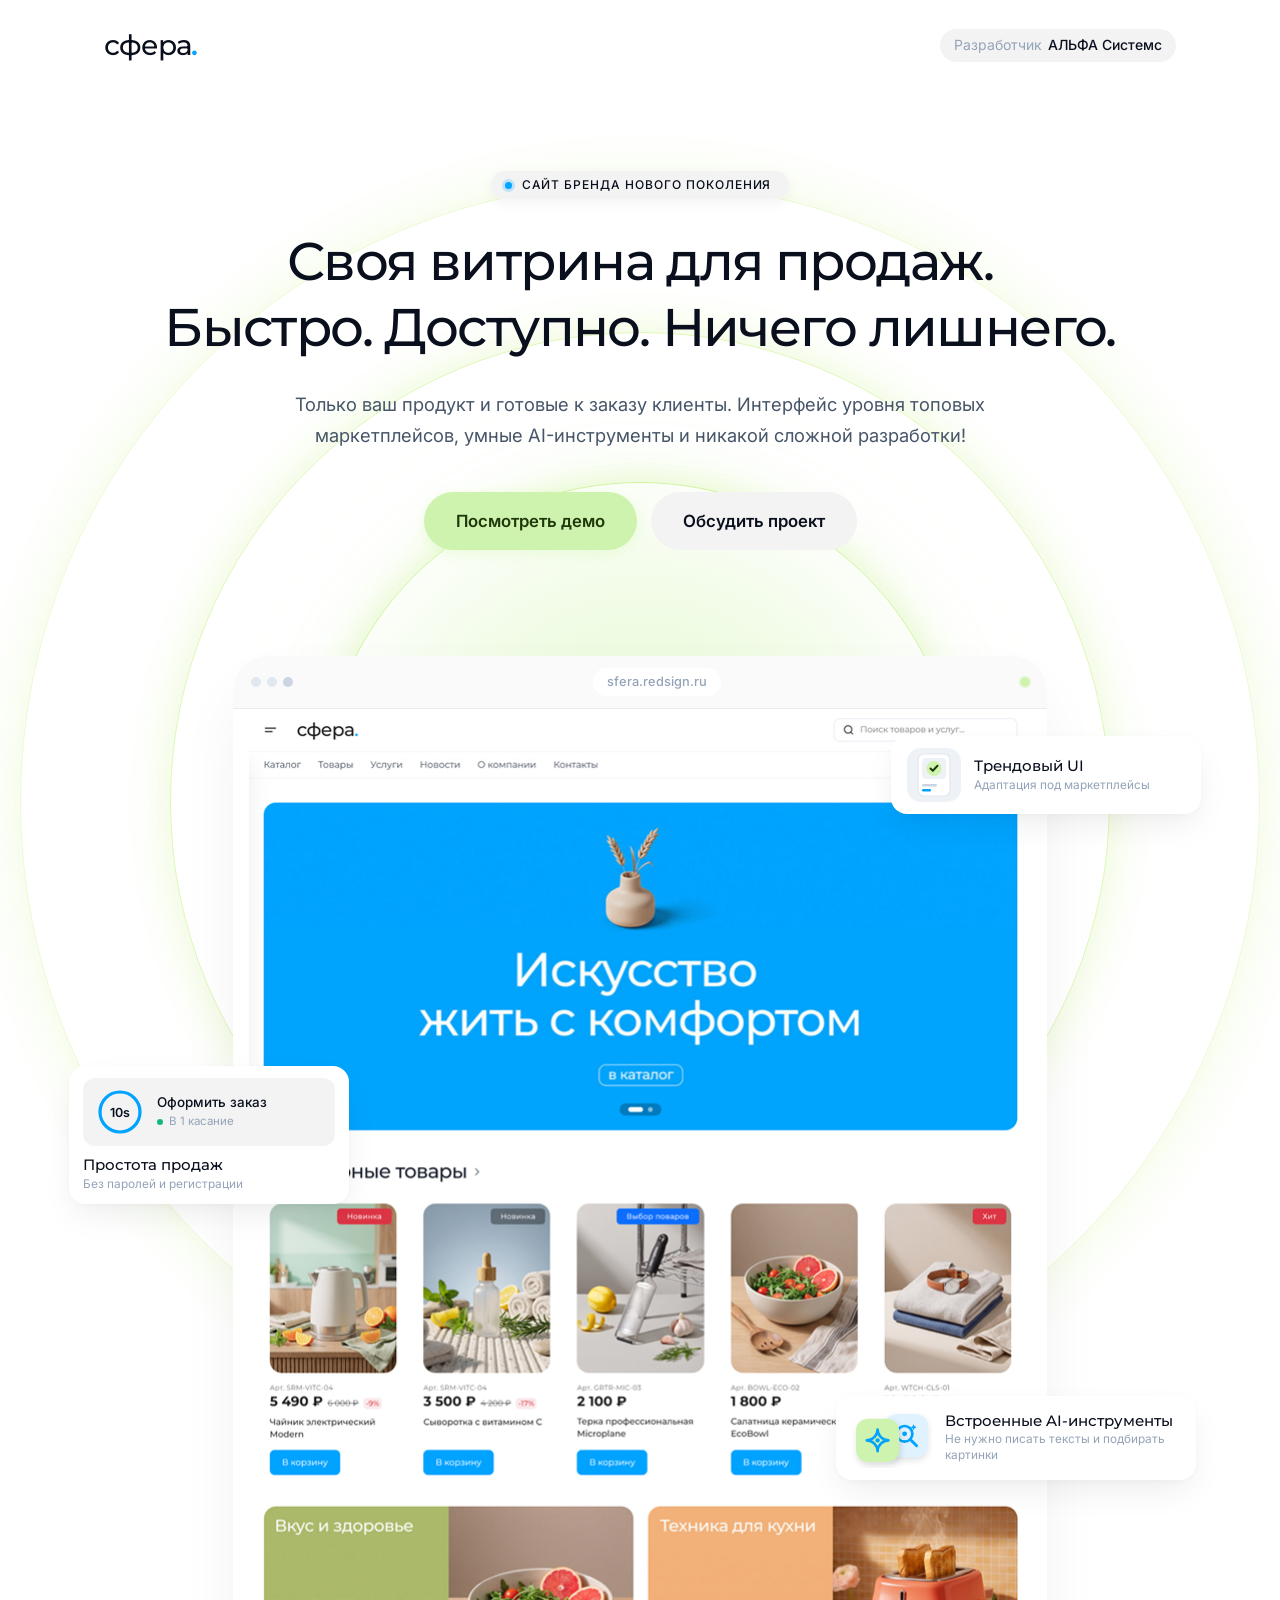
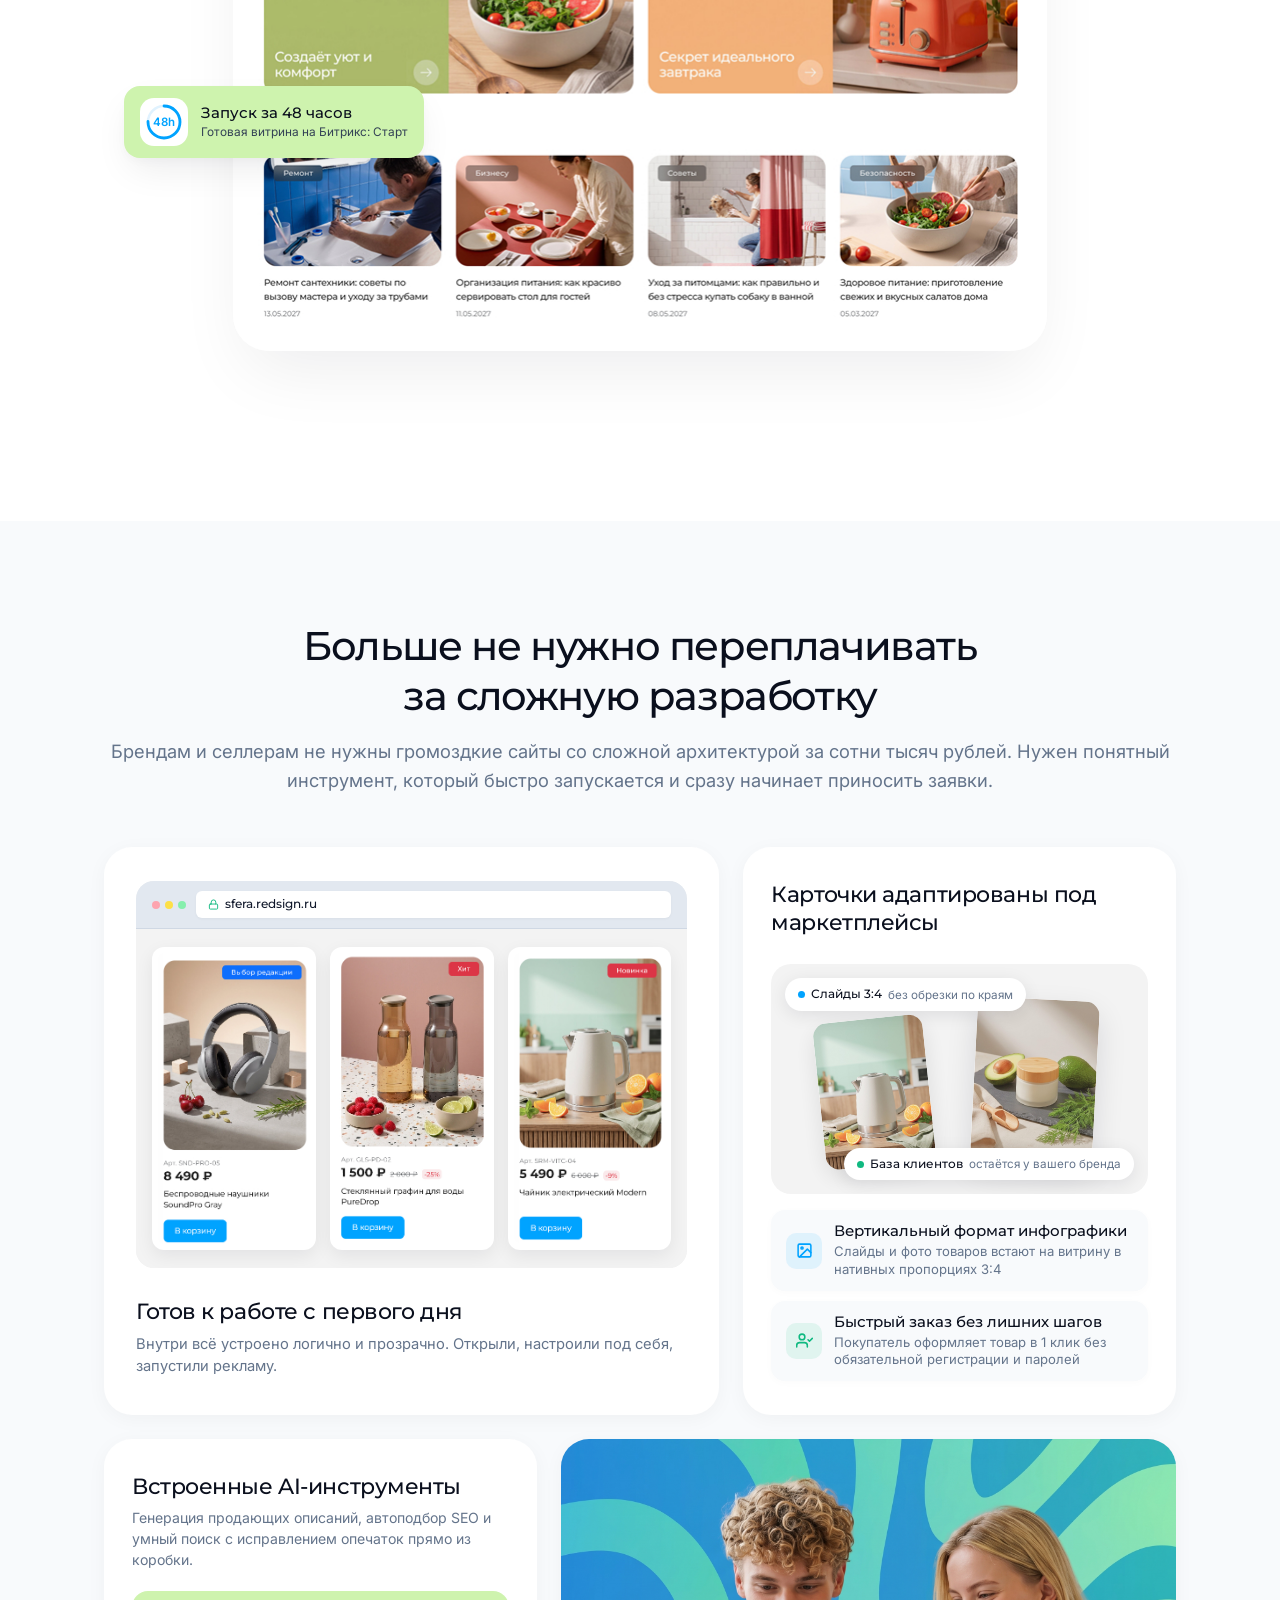
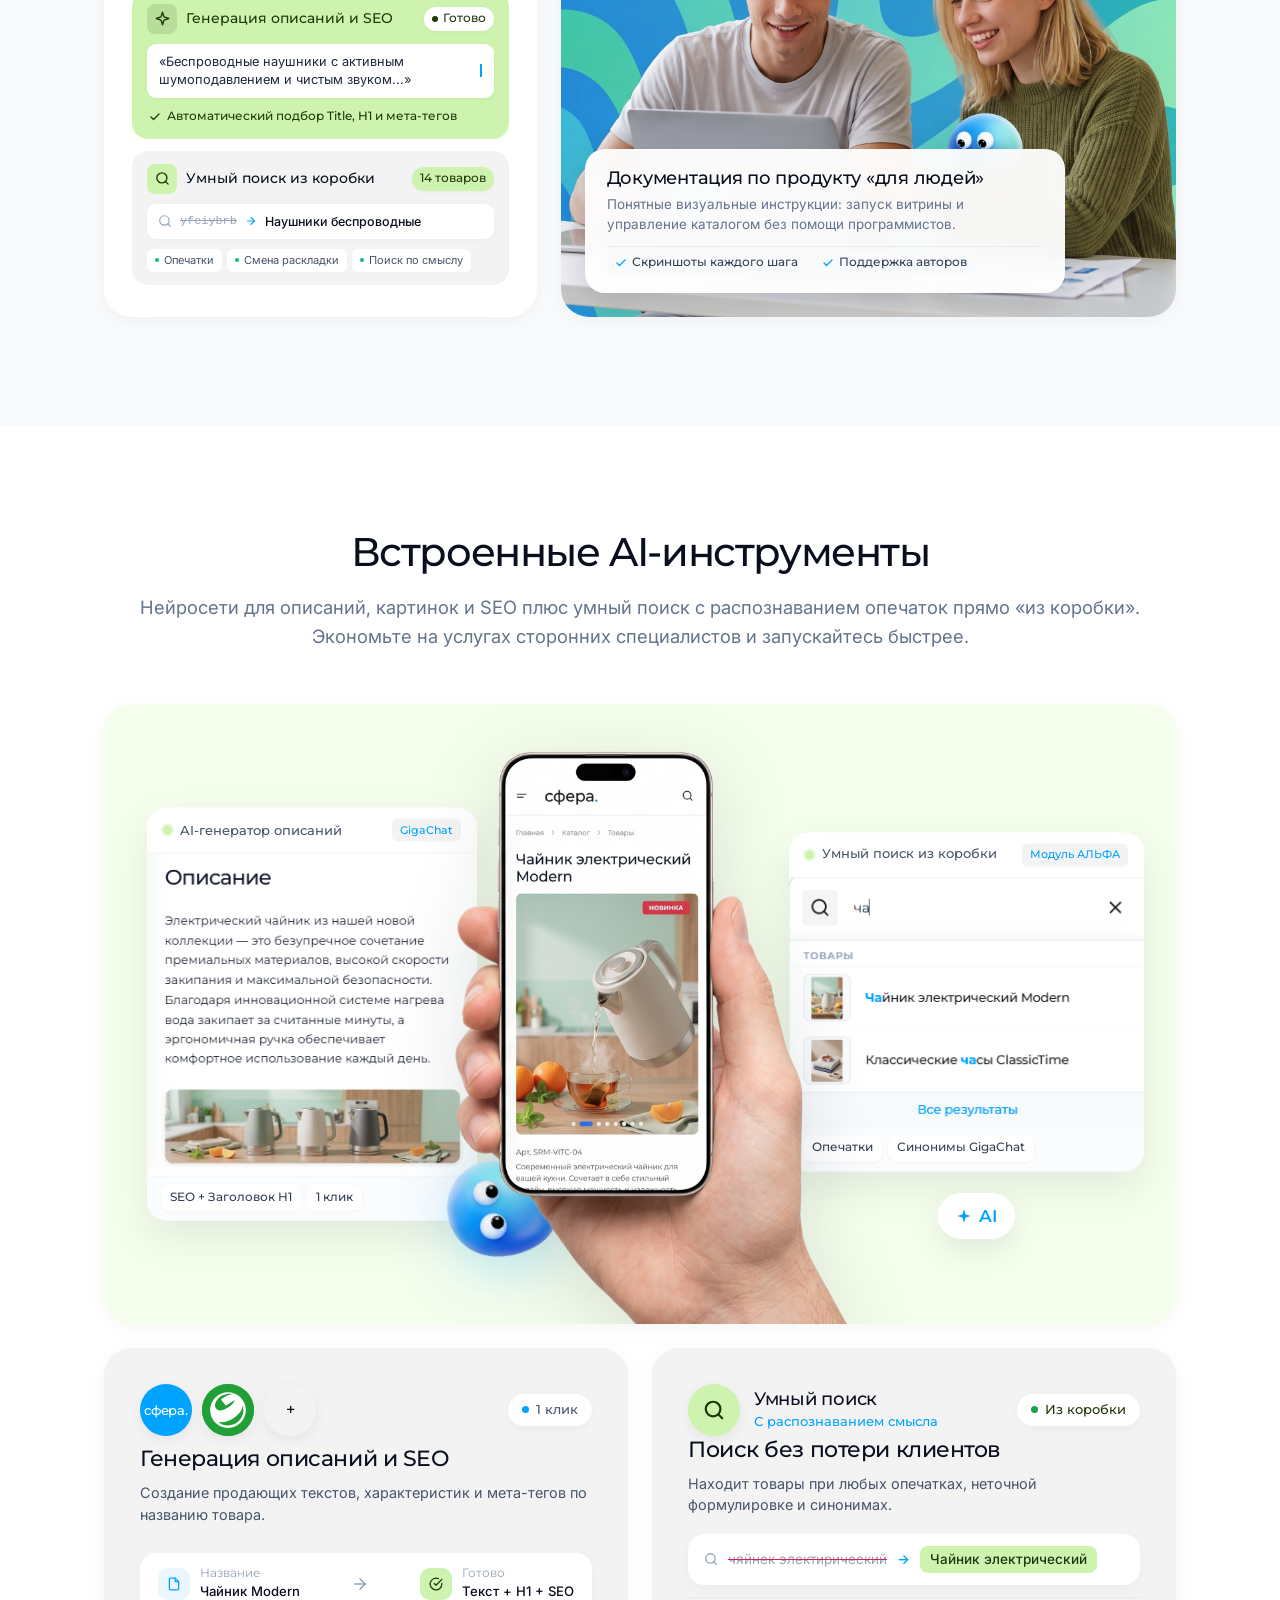
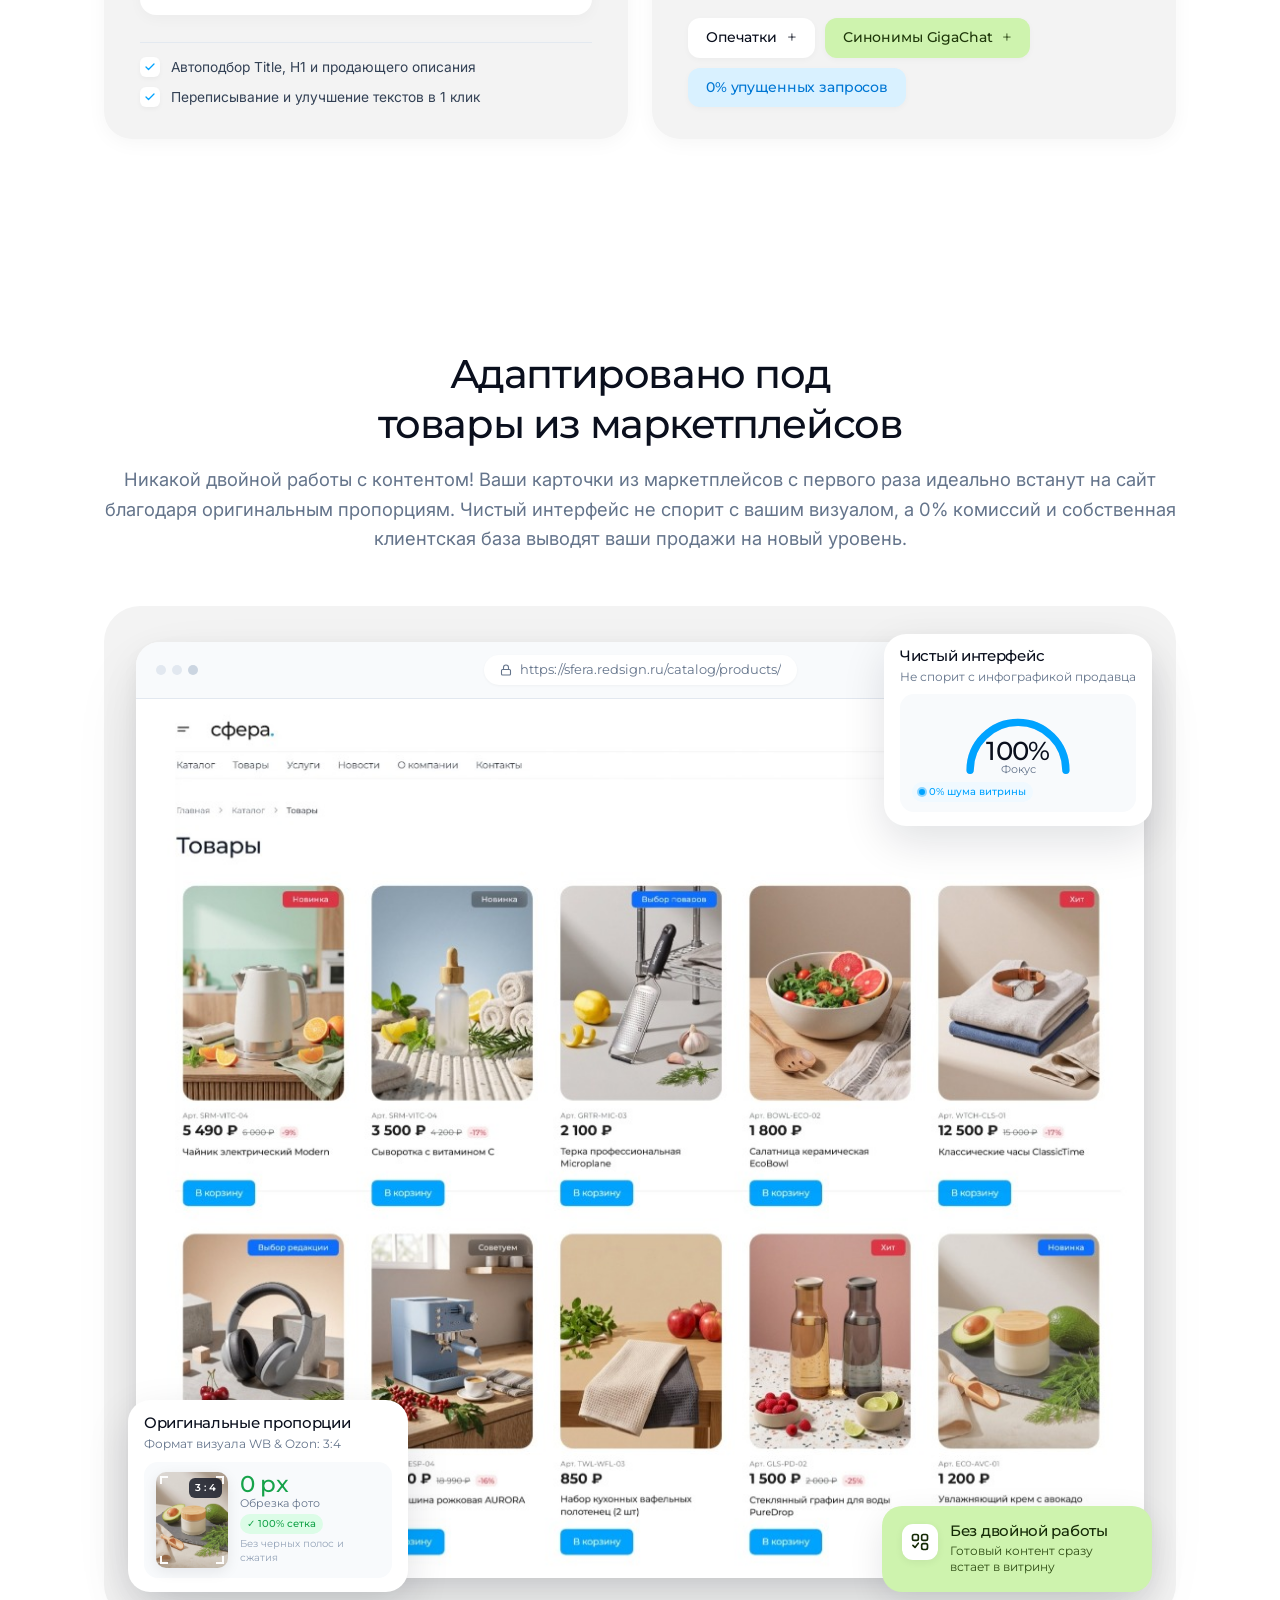
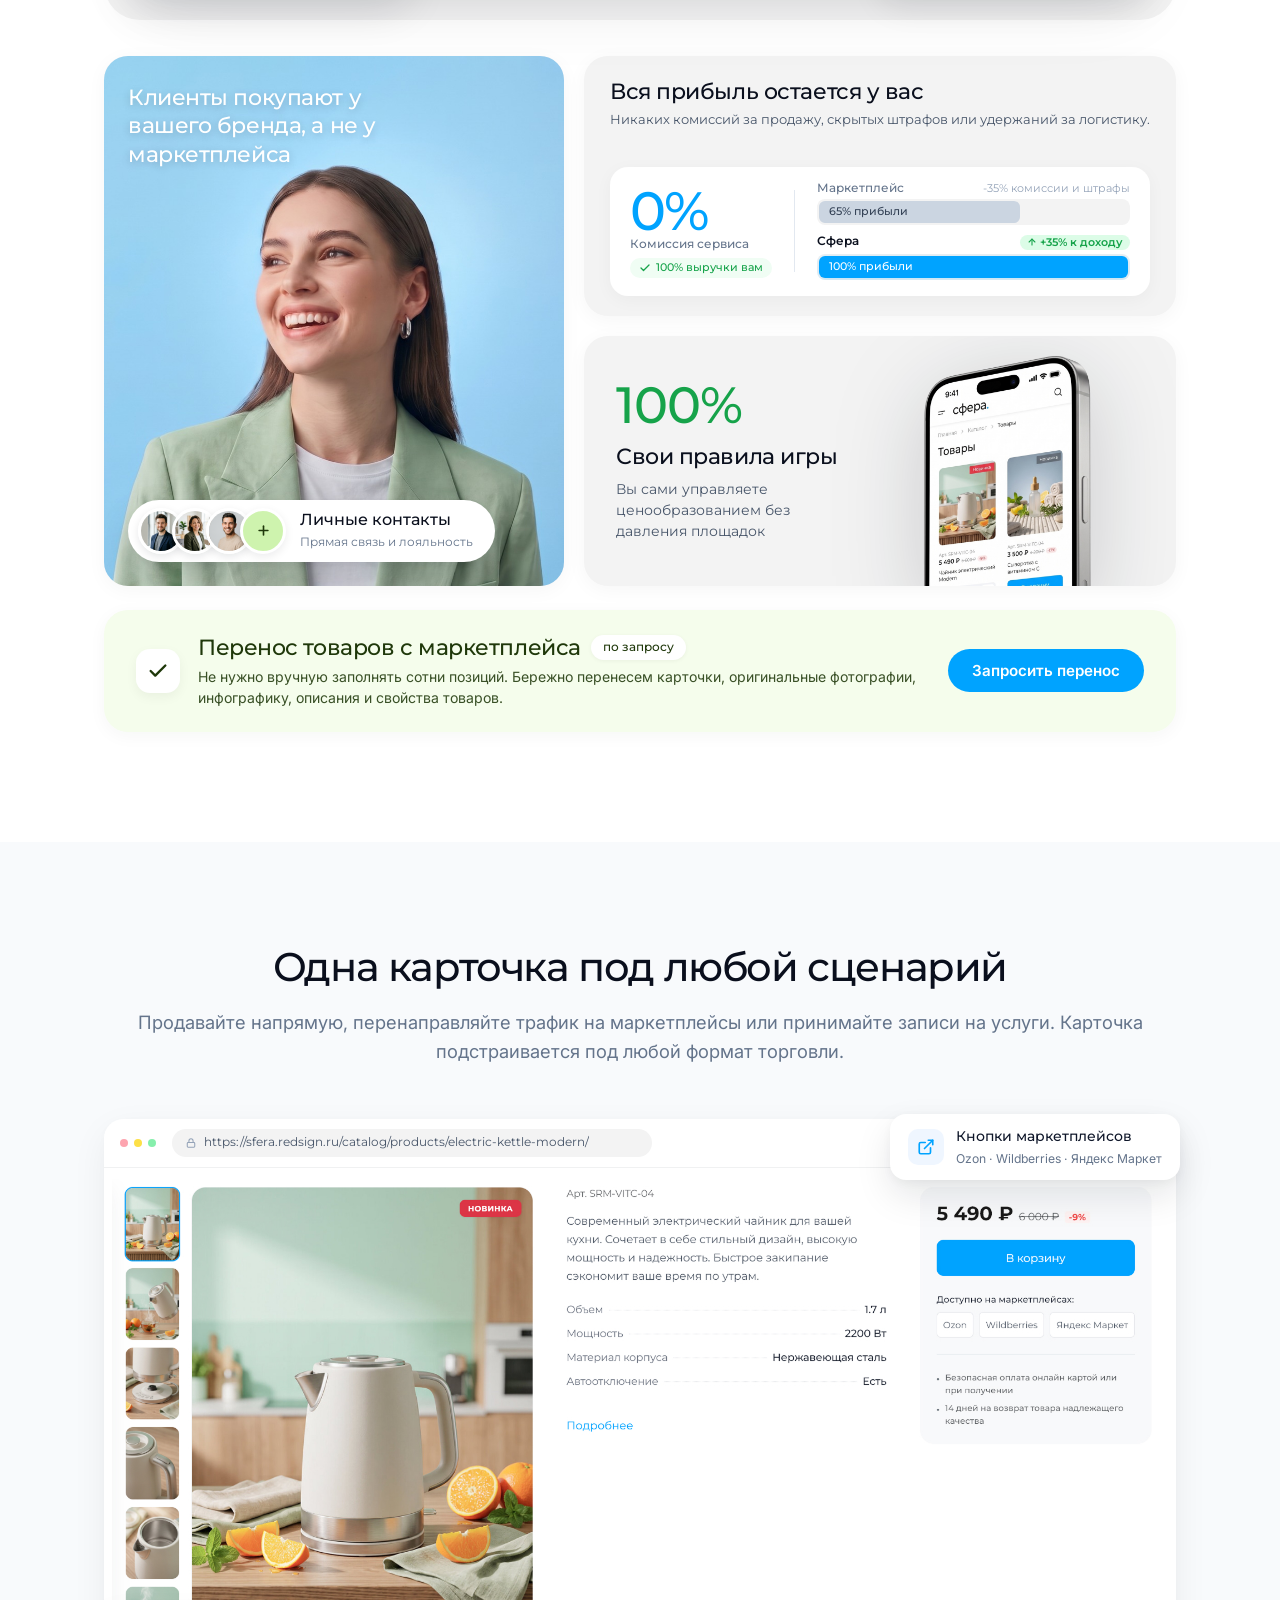
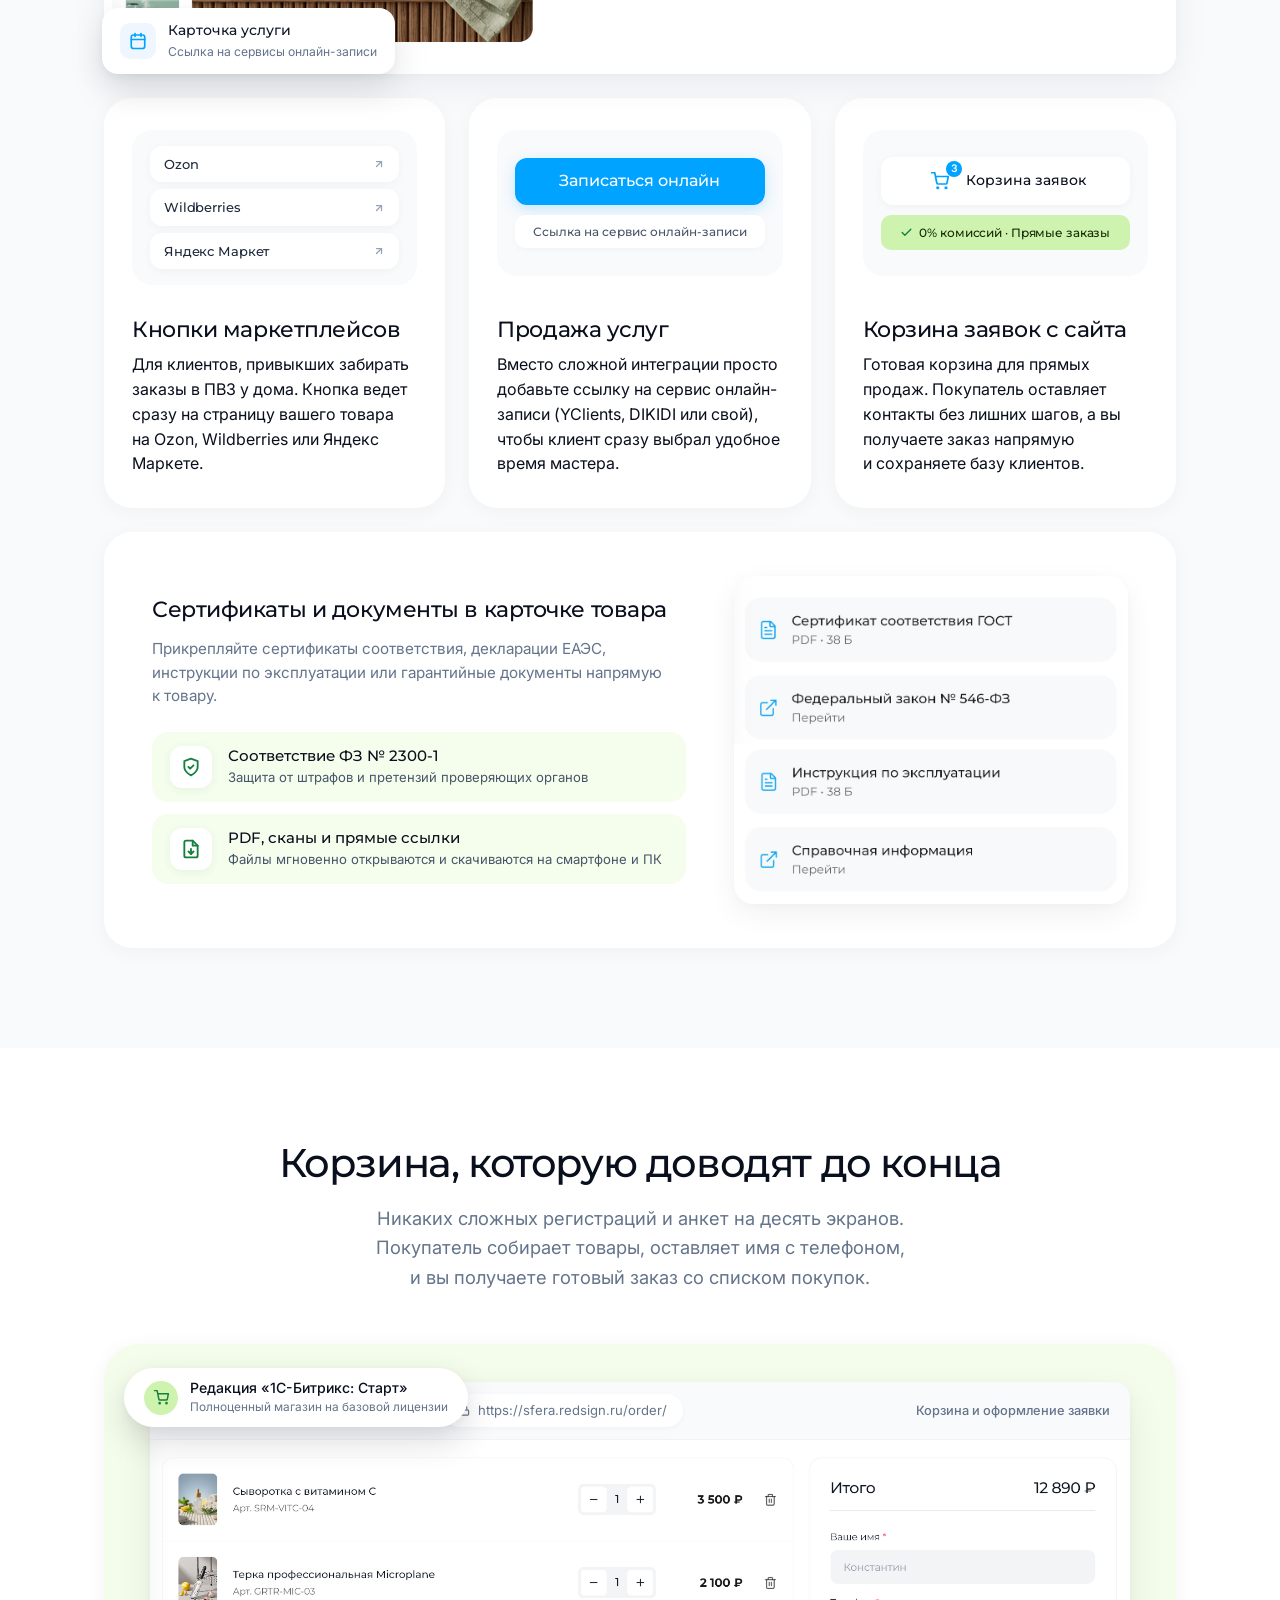
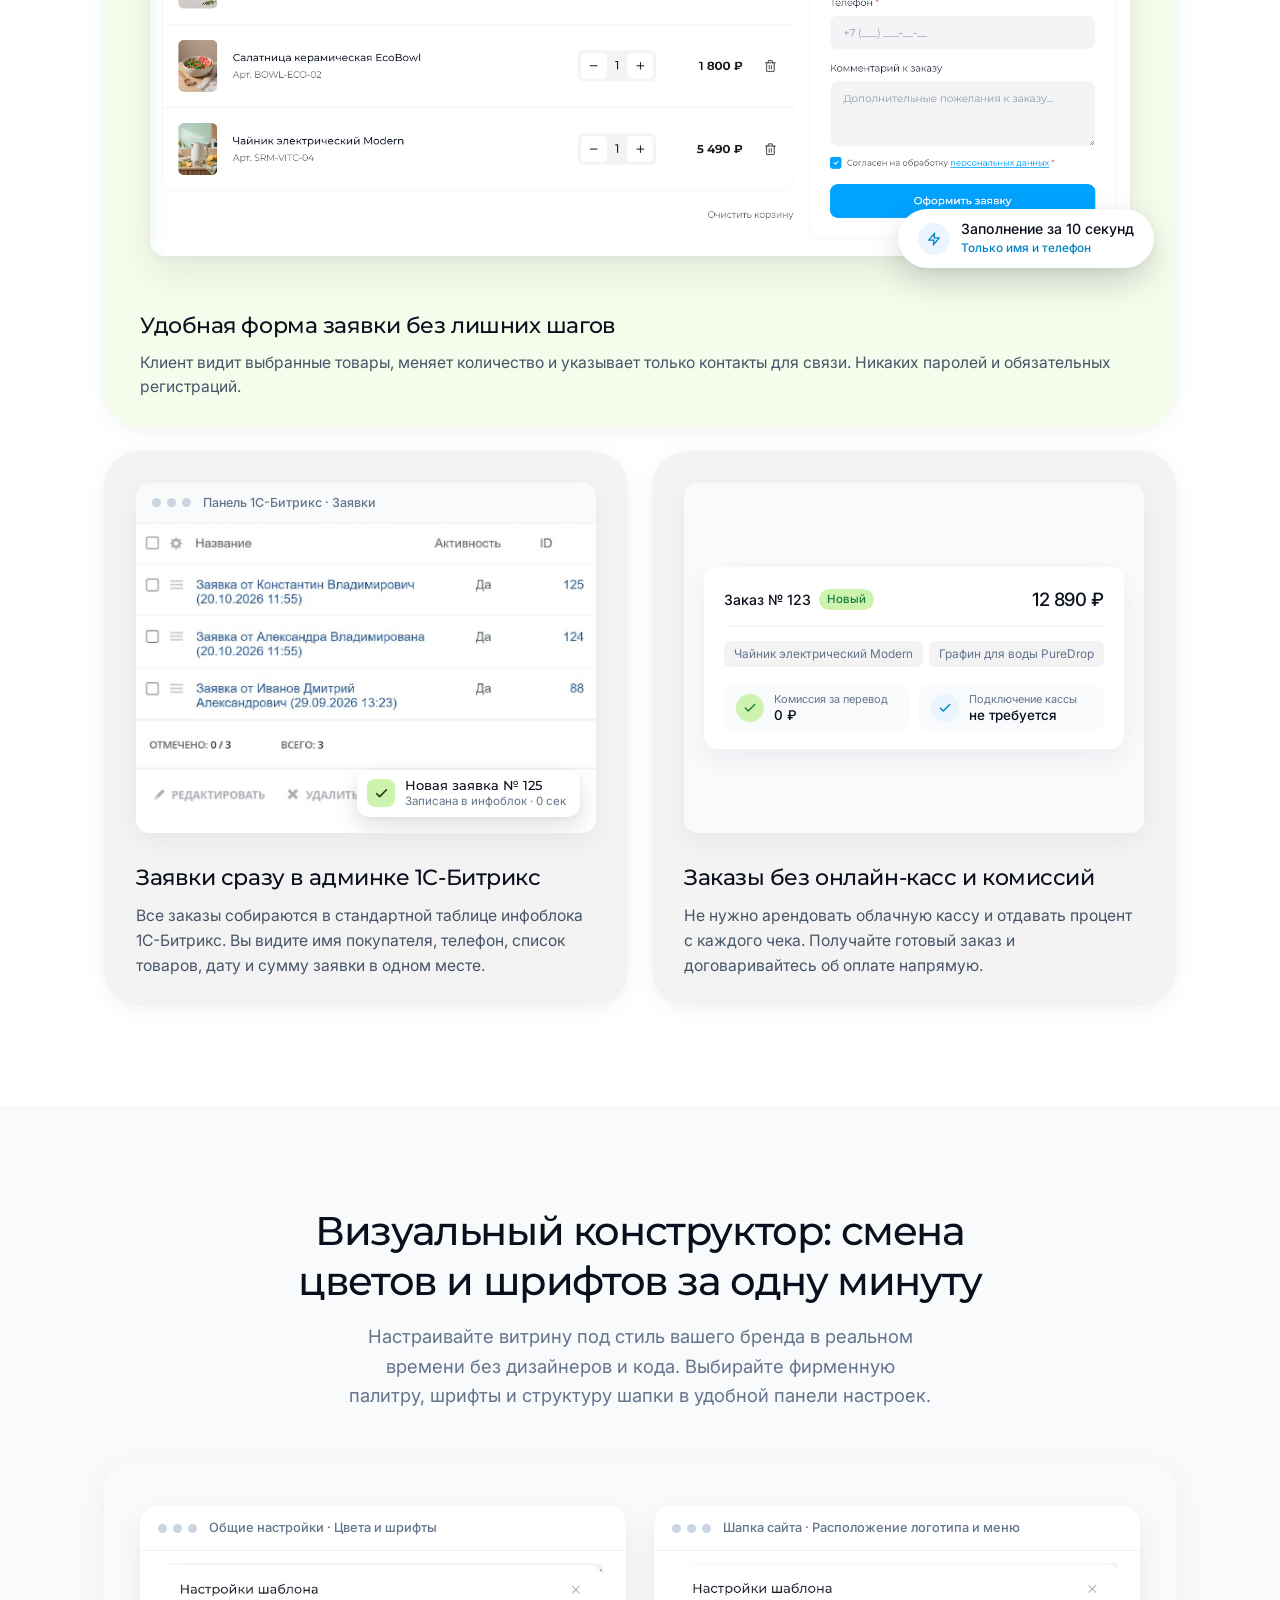
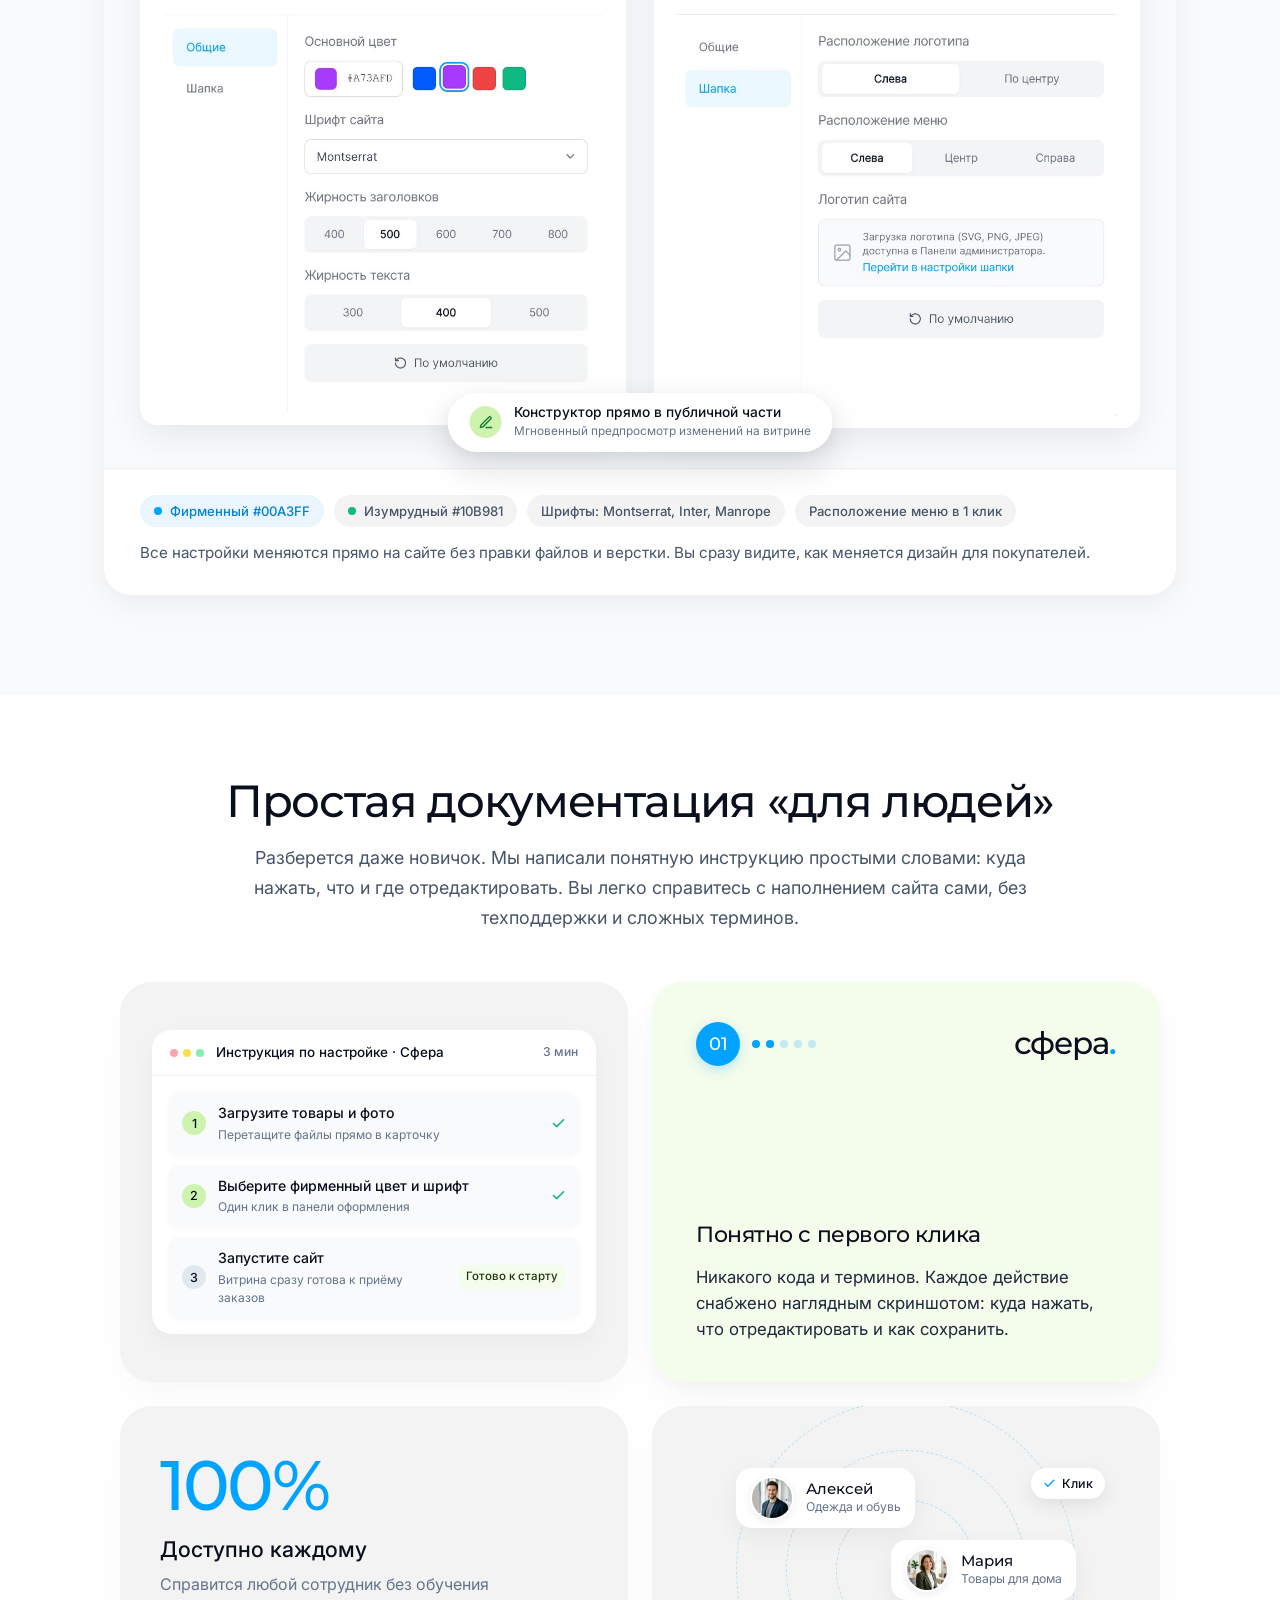
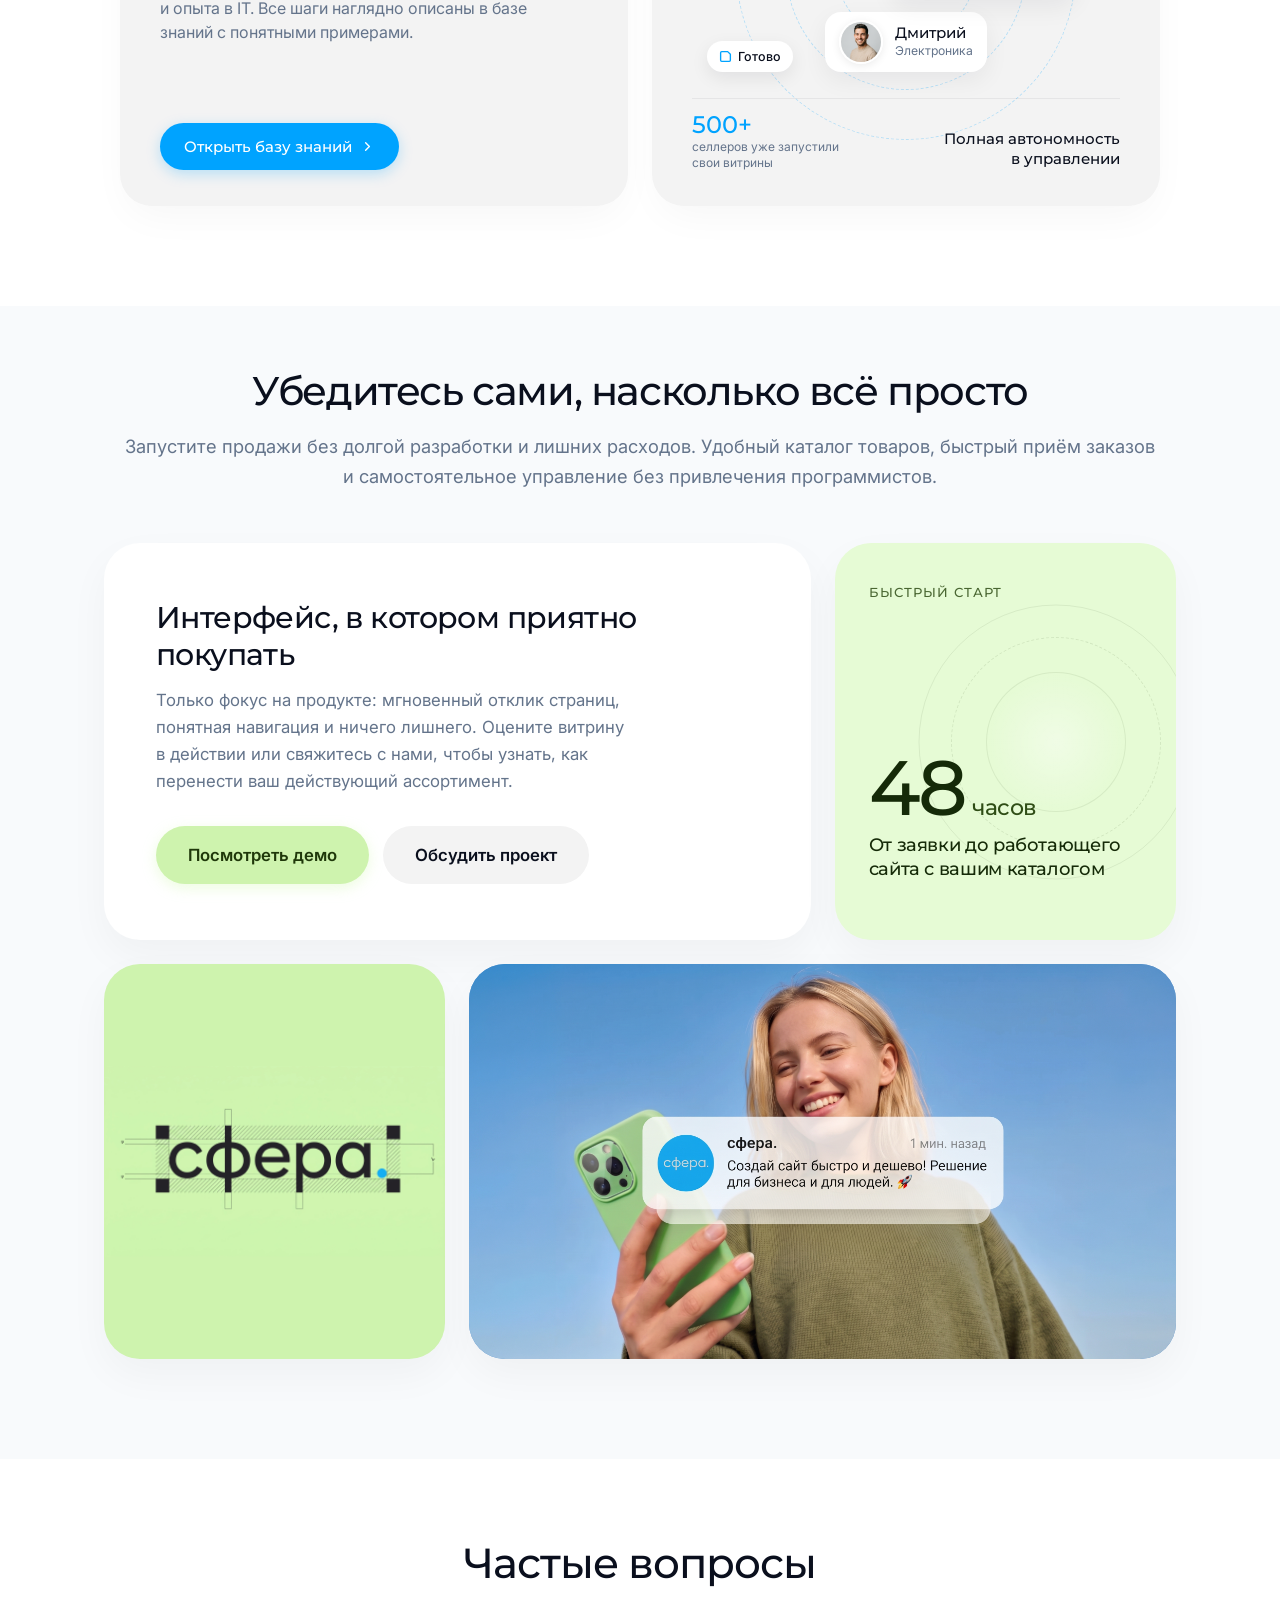
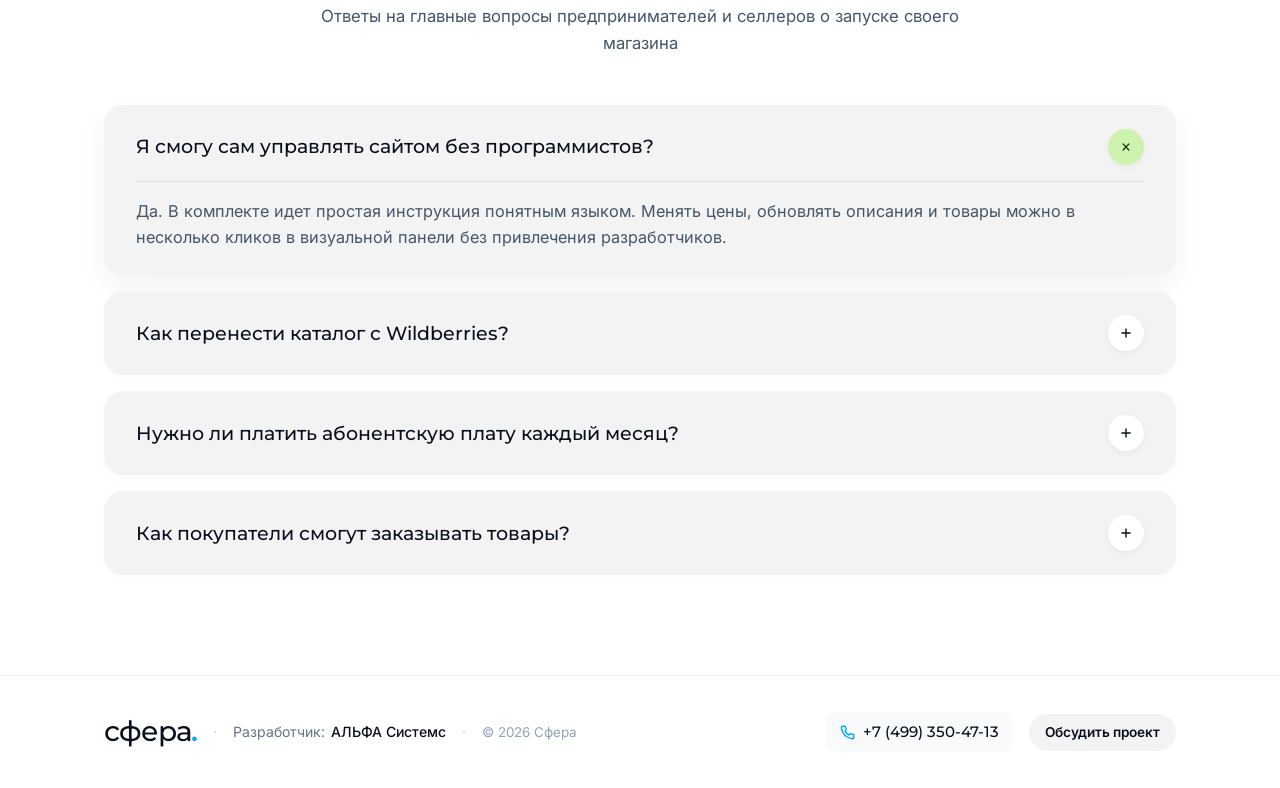
==== index.html @ b7e82293 "copy: дополнено описание в карточке card-accessible (добавлено предложение о базе знаний)" ====
<!DOCTYPE html>
<html lang="ru">

<head>
  <meta charset="UTF-8">
  <meta name="viewport" content="width=device-width, initial-scale=1.0">
  <title>Сфера. — Своя витрина для продаж за 48 часов</title>
  <meta name="description"
    content="Легкая онлайн-витрина для прямых продаж ваших товаров за 48 часов. Дизайн уровня маркетплейсов, чекаут за 10 секунд и ничего лишнего.">

  <!-- Шрифты: Montserrat (заголовки 500) и Inter (текст) -->
  <link rel="preconnect" href="https://fonts.googleapis.com">
  <link rel="preconnect" href="https://fonts.gstatic.com" crossorigin>
  <link
    href="https://fonts.googleapis.com/css2?family=Montserrat:wght@400;500;600;700&family=Inter:wght@400;500;600&display=swap"
    rel="stylesheet">

  <link rel="stylesheet" href="style.css?v=12.5">
</head>

<body>

  <!-- =========================================================
       ШАПКА — ЛАКОНИЧНАЯ, БЕЗ МЕНЮ
  ========================================================= -->
  <header class="sf-navbar" id="navbar">
    <div class="sf-container nav-wrapper">
      <a href="#" class="sf-brand">
        <span class="brand-text">сфера<span class="brand-dot">.</span></span>
      </a>

      <div class="nav-actions">
        <a href="https://redsign.ru/" target="_blank" rel="noopener noreferrer" class="nav-developer-link">
          <span class="nav-dev-label">Разработчик</span>
          <span class="nav-dev-name">АЛЬФА Системс</span>
        </a>
      </div>
    </div>
  </header>

  <!-- =========================================================
       1. HERO — БОЛЬШОЙ ЭКРАН И МАКСИМУМ ВОЗДУХА
  ========================================================= -->
  <section class="hero-split-section">
    <!-- Концентрические орбитальные сферы с мягкой рассеянной пульсацией под всем контентом -->
    <div class="hero-orbital-system" aria-hidden="true">
      <div class="orbit-circle orbit-1"></div>
      <div class="orbit-circle orbit-2"></div>
      <div class="orbit-circle orbit-3"></div>
      <div class="orbit-glow-center"></div>
    </div>

    <div class="sf-container hero-container-rel">
      <div class="hero-header-center">
        <div class="hero-eyebrow-text">
          <span class="hero-eyebrow-dot"></span>
          Сайт бренда нового поколения
        </div>
        <h1 class="hero-heading">
          Своя витрина для продаж.<br>
          Быстро. Доступно. Ничего лишнего.
        </h1>
        <p class="hero-subheading">
          Только ваш продукт и готовые к заказу клиенты. Интерфейс уровня топовых маркетплейсов, умные AI-инструменты и
          никакой сложной разработки!
        </p>
        <div class="hero-cta-group">
          <a href="https://sfera.redsign.ru/" target="_blank" rel="noopener noreferrer"
            class="sf-btn sf-btn-accent sf-btn-xl">
            <span>Посмотреть демо</span>
          </a>
          <a href="https://max.ru/u/f9LHodD0cOLWd9W5wZvcTWM3_rM5Veuax769Jt6KFy_HW4vw5ag8vG1SHB8" target="_blank"
            rel="noopener noreferrer" class="sf-btn sf-btn-secondary sf-btn-xl">
            <span>Обсудить проект</span>
          </a>
        </div>
      </div>

      <!-- Сцена Hero: компактный мокап браузера и выступающие информативные плашки -->
      <div class="hero-stage-wrapper">

        <!-- Центральный мокап браузера -->
        <div class="hero-browser-mockup">
          <div class="screen-mac-bar">
            <div class="mac-dots">
              <span class="m-dot red"></span>
              <span class="m-dot yellow"></span>
              <span class="m-dot green"></span>
            </div>
            <div class="screen-url-capsule">sfera.redsign.ru</div>
            <div class="screen-status-dot"></div>
          </div>

          <div class="hero-screen-canvas">
            <img src="img/mainsc.jpg" alt="Главная страница витрины Сфера" class="hero-panorama-img">
          </div>
        </div>

        <!-- Карточка 1: Трендовый UI (Справа сверху, не перекрывает логотип в шапке слева) -->
        <div class="hero-float-card card-hero-ui">
          <div class="hfc-graphic hfc-graphic-ui">
            <svg width="54" height="54" viewBox="0 0 54 54" fill="none">
              <rect width="54" height="54" rx="14" fill="#EEF2F6" />
              <!-- Крупный макет карточки товара -->
              <rect x="11" y="6" width="32" height="42" rx="6" fill="#FFFFFF" stroke="#E2E8F0" stroke-width="1.2" />
              <rect x="15" y="10" width="24" height="21" rx="4" fill="#EEF2F6" />
              <!-- Зеленая иконка с галкой внутри карточки -->
              <circle cx="27" cy="20.5" r="7.5" fill="#cef3ae" />
              <path d="M23.5 20.5L25.8 22.8L30.5 17.8" stroke="#1F380A" stroke-width="2" stroke-linecap="round"
                stroke-linejoin="round" />
              <!-- Скелетон цены и названия карточки -->
              <rect x="15" y="36" width="15" height="2.5" rx="1.25" fill="#CBD5E1" />
              <rect x="15" y="41" width="9" height="2.5" rx="1.25" fill="#00A3FF" />
            </svg>
          </div>
          <div class="hfc-text-group">
            <div class="hfc-title">Трендовый UI</div>
            <div class="hfc-sub">Адаптация под маркетплейсы</div>
          </div>
        </div>

        <!-- Карточка 2: Простота продаж (Слева по центру, крупная анимированная инфографика и текст под ней) -->
        <div class="hero-float-card card-hero-checkout card-vertical">
          <div class="hfc-anim-infographic">
            <!-- Круговая диаграмма прохождения 10 секунд и статус оформления -->
            <div class="hfc-anim-timer-row">
              <div class="hfc-circle-chart-wrap">
                <svg width="50" height="50" viewBox="0 0 50 50" fill="none">
                  <circle cx="25" cy="25" r="20" stroke="#E2E8F0" stroke-width="3.2" />
                  <circle class="hfc-circle-timer-fill" cx="25" cy="25" r="20" stroke="#00A3FF" stroke-width="3.2"
                    stroke-linecap="round" stroke-dasharray="125.7" stroke-dashoffset="0"
                    transform="rotate(-90 25 25)" />
                  <text x="25" y="29.5" font-family="'Inter', sans-serif" font-size="12.5" font-weight="600"
                    fill="#0A0F1D" text-anchor="middle">10s</text>
                </svg>
              </div>
              <div class="hfc-timer-status-col">
                <div class="hfc-timer-status-title">Оформить заказ</div>
                <div class="hfc-timer-status-hint">
                  <span class="hfc-timer-dot"></span>
                  <span>В 1 касание</span>
                </div>
              </div>
            </div>
          </div>
          <div class="hfc-text-group">
            <div class="hfc-title">Простота продаж</div>
            <div class="hfc-sub">Без паролей и регистрации</div>
          </div>
        </div>

        <!-- Карточка 3: Встроенные AI-инструменты (Справа ниже центра, яркие крупные иконки слева направо) -->
        <div class="hero-float-card card-hero-ai">
          <div class="hfc-graphic hfc-graphic-ai">
            <svg width="80" height="60" viewBox="0 0 66 50" fill="none" xmlns="http://www.w3.org/2000/svg">
              <defs>
                <!-- Градиент для иконки 1: Умный контент (насыщенный синий Sfera) -->
                <linearGradient id="aiIconBlue" x1="3" y1="9" x2="39" y2="45" gradientUnits="userSpaceOnUse">
                  <stop offset="0%" stop-color="#00B4FF" />
                  <stop offset="50%" stop-color="#00A3FF" />
                  <stop offset="100%" stop-color="#0072E8" />
                </linearGradient>


                <!-- Тени для объемного наложения слева направо -->
                <filter id="aiShadowRight" x="23" y="3" width="44" height="44" filterUnits="userSpaceOnUse"
                  color-interpolation-filters="sRGB">
                  <feDropShadow dx="0" dy="2.5" stdDeviation="2.5" flood-color="#0A0F1D" flood-opacity="0.12" />
                </filter>

                <filter id="aiShadowLeft" x="-1" y="6" width="46" height="46" filterUnits="userSpaceOnUse"
                  color-interpolation-filters="sRGB">
                  <feDropShadow dx="1" dy="3" stdDeviation="2.5" flood-color="#0A0F1D" flood-opacity="0.14" />
                </filter>
              </defs>

              <!-- Иконка 2: «Умный поиск» (справа, сзади, нежный голубой #E0F2FE с акцентным синим) -->
              <g filter="url(#aiShadowRight)">
                <rect x="27" y="5" width="36" height="36" rx="10" fill="#E0F2FE" />
                <circle cx="43.5" cy="21.5" r="6.5" stroke="#00A3FF" stroke-width="2.2" />
                <path d="M48.5 26.5L53.5 31.5" stroke="#00A3FF" stroke-width="2.4" stroke-linecap="round" />
                <circle cx="43.5" cy="21.5" r="2" fill="#00A3FF" />
                <path d="M51 13.5L51.8 15.2L53.5 16L51.8 16.8L51 18.5L50.2 16.8L48.5 16L50.2 15.2L51 13.5Z"
                  fill="#00A3FF" />
              </g>

              <!-- Иконка 1: «Умный контент» (слева, на переднем плане, фирменный зеленый #cef3ae, контурная графика, центрированный элемент) -->
              <g filter="url(#aiShadowLeft)">
                <rect x="3" y="9" width="36" height="36" rx="10" fill="#cef3ae" />
                <path d="M 21 18 C 21 22.8 25.2 27 30 27 C 25.2 27 21 31.2 21 36 C 21 31.2 16.8 27 12 27 C 16.8 27 21 22.8 21 18 Z"
                  stroke="#00A3FF" stroke-width="2.2" stroke-linecap="round" stroke-linejoin="round" />
                <circle cx="21" cy="27" r="1.8" fill="#00A3FF" />
              </g>
            </svg>
          </div>
          <div class="hfc-text-group">
            <div class="hfc-title">Встроенные AI-инструменты</div>
            <div class="hfc-sub">Не нужно писать тексты и подбирать картинки</div>
          </div>
        </div>

        <!-- Карточка 4: Запуск за 48 часов (Слева снизу, акцентный фон #cef3ae, заходит на мокап) -->
        <div class="hero-float-card card-hero-speed">
          <div class="hfc-graphic hfc-graphic-speed">
            <svg width="48" height="48" viewBox="0 0 48 48" fill="none">
              <rect width="48" height="48" rx="14" fill="#FFFFFF" />
              <!-- Круговая шкала 48 часов -->
              <circle cx="24" cy="24" r="16" stroke="#E0F2FE" stroke-width="2.5" />
              <circle class="hfc-speed-gauge-fill" cx="24" cy="24" r="16" stroke="#00A3FF" stroke-width="2.8"
                stroke-linecap="round" stroke-dasharray="100.5" stroke-dashoffset="25" transform="rotate(-90 24 24)" />
              <text x="24" y="28" font-family="'Inter', sans-serif" font-size="11.5" font-weight="600" fill="#00A3FF"
                text-anchor="middle">48h</text>
            </svg>
          </div>
          <div class="hfc-text-group">
            <div class="hfc-title hfc-title-accent">Запуск за 48 часов</div>
            <div class="hfc-sub hfc-sub-accent">Готовая витрина на Битрикс: Старт</div>
          </div>
        </div>

      </div>

    </div>
  </section>

  <!-- =========================================================
       2. ЭКРАН 2. ОТКАЗ ОТ ЛИШНЕГО (ПРОБЛЕМА → РЕШЕНИЕ)
  ========================================================= -->
  <section class="clean-metrics-section" id="no-extra">
    <div class="sf-container">

      <div class="section-header-compact">
        <h2 class="section-title-center">Больше не нужно переплачивать за сложную разработку</h2>
        <p class="section-subtitle-center">
          Брендам и&nbsp;селлерам не&nbsp;нужны громоздкие сайты со&nbsp;сложной архитектурой за&nbsp;сотни тысяч рублей. Нужен понятный
          инструмент, который быстро запускается и&nbsp;сразу начинает приносить заявки.
        </p>
      </div>

      <!-- Бенто-структура 2-го экрана: 4 сбалансированные карточки -->
      <div class="screen2-bento-grid">

        <!-- Карточка 1: Готов к работе с первого дня с чистой визуальной инфографикой процесса -->
        <div class="s2-bento-card card-quick-launch">
          <!-- Проработанная инфографика готовой витрины интернет-магазина -->
          <div class="s2-launch-canvas-art">
            <!-- Реалистичное окно браузера с чистым SVG и карточками витрины -->
            <div class="s2-art-browser-window">
              <div class="s2-art-browser-top">
                <div class="s2-art-traffic-dots">
                  <span class="s2-dot red"></span>
                  <span class="s2-dot yellow"></span>
                  <span class="s2-dot green"></span>
                </div>
                <div class="s2-art-address-bar">
                  <svg class="s2-art-ssl-svg" width="11" height="11" viewBox="0 0 24 24" fill="none"
                    stroke="currentColor" stroke-width="2" stroke-linecap="round" stroke-linejoin="round">
                    <rect x="3" y="11" width="18" height="11" rx="2" ry="2"></rect>
                    <path d="M7 11V7a5 5 0 0 1 10 0v4"></path>
                  </svg>
                  <span class="s2-art-url">sfera.redsign.ru</span>
                </div>
              </div>
              <div class="s2-art-browser-content">
                <!-- Карточка товара 1 целиком -->
                <div class="s2-art-mini-card">
                  <img src="img/product-card-wireless-headphones-soundpro.jpg" alt="Беспроводные наушники SoundPro"
                    class="s2-art-full-card-img">
                </div>

                <!-- Карточка товара 2 целиком -->
                <div class="s2-art-mini-card">
                  <img src="img/product-card-water-carafe-puredrop.jpg" alt="Стеклянный графин PureDrop"
                    class="s2-art-full-card-img">
                </div>

                <!-- Карточка товара 3 целиком -->
                <div class="s2-art-mini-card">
                  <img src="img/product-card-electric-kettle-modern.jpg" alt="Электрический чайник SmartKettle"
                    class="s2-art-full-card-img">
                </div>
              </div>
            </div>
          </div>

          <div class="s2-card-body">
            <h3 class="benefit-title">Готов к работе с первого дня</h3>
            <p class="benefit-desc">Внутри всё устроено логично и прозрачно.
              Открыли, настроили под себя, запустили рекламу.</p>
          </div>
        </div>

        <!-- Карточка 2: Карточки адаптированы под маркетплейсы (Инфографика вертикального формата и витрины) -->
        <div class="s2-bento-card card-marketplace-fit">
          <div class="s2-card-body s2-fit-head">
            <h3 class="benefit-title">Карточки адаптированы под маркетплейсы</h3>
          </div>

          <!-- Инфографика: каскадная галерея вертикального контента и маркеры адаптации -->
          <div class="s2-mp-gallery-stage">

            <!-- Каскад двух вертикальных слайдов инфографики товара -->
            <div class="s2-mp-frames-cluster">
              <!-- Задний вертикальный кадр: бытовая техника -->
              <div class="s2-mp-photo-frame frame-back">
                <img src="img/showcase-kettle-kitchen.jpg" alt="Слайд инфографики чайника" class="s2-mp-slide-img">
              </div>

              <!-- Передний вертикальный кадр: косметика (чистый кадр без перекрывающих плашек) -->
              <div class="s2-mp-photo-frame frame-front">
                <img src="img/showcase-cosmetics-avocado.jpg" alt="Вертикальный контент косметики 3:4"
                  class="s2-mp-slide-img">
              </div>

              <!-- Информационная плашка 1: Формат и соотношение сторон (вверху слева) -->
              <div class="s2-mp-floating-pill pill-top">
                <span class="s2-mp-pill-dot blue"></span>
                <span class="s2-mp-pill-strong">Слайды 3:4</span>
                <span class="s2-mp-pill-light">без обрезки по краям</span>
              </div>

              <!-- Информационная плашка 2: Клиентская база и владение данными (внизу справа) -->
              <div class="s2-mp-floating-pill pill-bottom">
                <span class="s2-mp-pill-dot green"></span>
                <span class="s2-mp-pill-strong">База клиентов</span>
                <span class="s2-mp-pill-light">остаётся у вашего бренда</span>
              </div>
            </div>

            <!-- Две аккуратные строки преимуществ адаптации с укрупнённым текстом -->
            <div class="s2-mp-benefit-rows">
              <div class="s2-mp-brow-item">
                <div class="s2-mp-brow-icon blue">
                  <svg width="17" height="17" viewBox="0 0 24 24" fill="none" stroke="currentColor" stroke-width="2.2"
                    stroke-linecap="round" stroke-linejoin="round">
                    <rect x="3" y="3" width="18" height="18" rx="2" ry="2"></rect>
                    <circle cx="8.5" cy="8.5" r="1.5"></circle>
                    <polyline points="21 15 16 10 5 21"></polyline>
                  </svg>
                </div>
                <div class="s2-mp-brow-text">
                  <span class="s2-mp-brow-title">Вертикальный формат инфографики</span>
                  <span class="s2-mp-brow-sub">Слайды и фото товаров встают на витрину в нативных пропорциях 3:4</span>
                </div>
              </div>

              <div class="s2-mp-brow-item">
                <div class="s2-mp-brow-icon green">
                  <svg width="17" height="17" viewBox="0 0 24 24" fill="none" stroke="currentColor" stroke-width="2.2"
                    stroke-linecap="round" stroke-linejoin="round">
                    <path d="M16 21v-2a4 4 0 0 0-4-4H5a4 4 0 0 0-4 4v2"></path>
                    <circle cx="8.5" cy="7" r="4"></circle>
                    <polyline points="17 11 19 13 23 9"></polyline>
                  </svg>
                </div>
                <div class="s2-mp-brow-text">
                  <span class="s2-mp-brow-title">Быстрый заказ без лишних шагов</span>
                  <span class="s2-mp-brow-sub">Покупатель оформляет товар в 1 клик без обязательной регистрации и
                    паролей</span>
                </div>
              </div>
            </div>

          </div>
        </div>

        <!-- Карточка 3: Встроенные AI-инструменты (Ширина 5 колонок) -->
        <div class="s2-bento-card card-ai-writer">
          <div class="s2-card-body s2-ai-head">
            <h3 class="benefit-title">Встроенные AI-инструменты</h3>
            <p class="benefit-desc">Генерация продающих описаний, автоподбор SEO и умный поиск с исправлением опечаток
              прямо из коробки.</p>
          </div>

          <!-- Интерактивная витрина возможностей ИИ (два компактных виджета с акцентным зеленым фоном) -->
          <div class="s2-ai-stage-grid">

            <!-- Модуль 1: AI-копирайтер и SEO (Акцентный фирменный фон #cef3ae) -->
            <div class="s2-ai-module-card s2-ai-content-module mod-accent-green">
              <div class="s2-ai-module-header">
                <div class="s2-ai-module-title-wrap">
                  <div class="s2-ai-module-icon green-dark">
                    <svg width="15" height="15" viewBox="0 0 24 24" fill="none" stroke="currentColor" stroke-width="2.2"
                      stroke-linecap="round" stroke-linejoin="round">
                      <path d="M12 2L14.5 9.5L22 12L14.5 14.5L12 22L9.5 14.5L2 12L9.5 9.5L12 2Z"></path>
                    </svg>
                  </div>
                  <span class="s2-ai-module-name mod-name-dark">Генерация описаний и SEO</span>
                </div>
                <div class="s2-ai-status-pill mod-pill-white">
                  <span class="s2-ai-status-dot mod-dot-green"></span>
                  <span>Готово</span>
                </div>
              </div>

              <div class="s2-ai-typing-stream">
                <span>«Беспроводные наушники с активным шумоподавлением и чистым звуком...»</span>
                <span class="s2-ai-caret"></span>
              </div>

              <div class="s2-ai-meta-check">
                <svg width="12" height="12" viewBox="0 0 24 24" fill="none" stroke="#1F380A" stroke-width="2.5"
                  stroke-linecap="round" stroke-linejoin="round">
                  <polyline points="20 6 9 17 4 12"></polyline>
                </svg>
                <span>Автоматический подбор Title, H1 и мета-тегов</span>
              </div>
            </div>

            <!-- Модуль 2: Умный поиск с автоисправлением (Фон #F1F5F9, элементы #cef3ae) -->
            <div class="s2-ai-module-card s2-ai-search-module">
              <div class="s2-ai-module-header">
                <div class="s2-ai-module-title-wrap">
                  <div class="s2-ai-module-icon green">
                    <svg width="15" height="15" viewBox="0 0 24 24" fill="none" stroke="currentColor" stroke-width="2.2"
                      stroke-linecap="round" stroke-linejoin="round">
                      <circle cx="11" cy="11" r="8"></circle>
                      <line x1="21" y1="21" x2="16.65" y2="16.65"></line>
                    </svg>
                  </div>
                  <span class="s2-ai-module-name">Умный поиск из коробки</span>
                </div>
                <span class="s2-ai-results-count mod-badge-green">14 товаров</span>
              </div>

              <div class="s2-ai-search-input-sim">
                <svg class="s2-ai-search-icon" width="14" height="14" viewBox="0 0 24 24" fill="none" stroke="#94A3B8"
                  stroke-width="2" stroke-linecap="round" stroke-linejoin="round">
                  <circle cx="11" cy="11" r="8"></circle>
                  <line x1="21" y1="21" x2="16.65" y2="16.65"></line>
                </svg>
                <span class="s2-ai-search-typo">yfeiybrb</span>
                <svg class="s2-ai-arrow-icon" width="12" height="12" viewBox="0 0 24 24" fill="none" stroke="#00A3FF"
                  stroke-width="2.2" stroke-linecap="round" stroke-linejoin="round">
                  <line x1="5" y1="12" x2="19" y2="12"></line>
                  <polyline points="12 5 19 12 12 19"></polyline>
                </svg>
                <span class="s2-ai-search-fixed">Наушники беспроводные</span>
              </div>

              <div class="s2-ai-search-chips">
                <span class="s2-ai-chip"><span class="chip-dot"></span>Опечатки</span>
                <span class="s2-ai-chip"><span class="chip-dot"></span>Смена раскладки</span>
                <span class="s2-ai-chip"><span class="chip-dot"></span>Поиск по смыслу</span>
              </div>
            </div>

          </div>
        </div>

        <!-- Карточка 4: Простая документация по продукту (Фото во весь блок + продуманная плашка) -->
        <div class="s2-bento-card card-team-visual">
          <img src="img/Gemini_Generated_Image_9l1cph9l1cph9l1c.jpg" alt="Команда разработчиков Сфера"
            class="s2-team-full-photo">

          <div class="s2-team-plate-wrap">
            <!-- Персонаж-маскот, выглядывающий из-за плашки -->
            <div class="s2-team-mascot-behind">
              <img src="img/sfera-character-peeking.png" alt="Персонаж Сфера" class="s2-mascot-peeking-img">
            </div>

            <div class="s2-team-plate">
              <div class="s2-team-plate-header">
                <div class="s2-team-plate-titles">
                  <h4 class="s2-team-plate-title">Документация по продукту «для людей»</h4>
                  <p class="s2-team-plate-sub">Понятные визуальные инструкции: запуск витрины и управление каталогом без
                    помощи программистов.</p>
                </div>
              </div>

              <div class="s2-team-plate-tags">
                <span class="s2-team-tag-item">
                  <svg width="12" height="12" viewBox="0 0 24 24" fill="none" stroke="#00A3FF" stroke-width="2.5"
                    stroke-linecap="round" stroke-linejoin="round">
                    <polyline points="20 6 9 17 4 12"></polyline>
                  </svg>
                  <span>Скриншоты каждого шага</span>
                </span>
                <span class="s2-team-tag-item">
                  <svg width="12" height="12" viewBox="0 0 24 24" fill="none" stroke="#00A3FF" stroke-width="2.5"
                    stroke-linecap="round" stroke-linejoin="round">
                    <polyline points="20 6 9 17 4 12"></polyline>
                  </svg>
                  <span>Поддержка авторов</span>
                </span>
              </div>
            </div>
          </div>
        </div>
      </div>
    </div>
  </section>

  <!-- =========================================================
       2.1. ИИ-СЕРВИСЫ: УМНЫЙ КОНТЕНТ И УМНЫЙ ПОИСК
  ========================================================= -->
  <section class="sf-ai-services-section" id="ai-services">
    <div class="sf-container">
      <div class="section-header-compact">
        <h2 class="section-title-center">Встроенные AI-инструменты</h2>
        <p class="section-subtitle-center">
          Нейросети для описаний, картинок и&nbsp;SEO плюс умный поиск с&nbsp;распознаванием опечаток прямо
          «из&nbsp;коробки». Экономьте на&nbsp;услугах сторонних специалистов и&nbsp;запускайтесь быстрее.
        </p>
      </div>

      <!-- 1. Интерактивная фото-витрина во всю ширину сверху (собрана кодом из отдельных элементов) -->
      <div class="ai-hero-full-banner">
        <div class="ai-phone-hero-card ai-scene-stage">
          <!-- Фоновый маскот Сферы, выглядывает из-за руки -->
          <img src="img/ai-blue-mascot-source.png" alt="Сфера маскот" class="ai-scene-el ai-scene-mascot">

          <!-- Левая карточка: AI-генератор описаний -->
          <div class="ai-scene-el ai-scene-card-left">
            <div class="ai-card-mock-header">
              <span class="ai-mock-dot green"></span>
              <span class="ai-mock-title">AI-генератор описаний</span>
              <span class="ai-mock-badge-tag">GigaChat</span>
            </div>
            <img src="img/ai-product-desc-block-clean.png" alt="Блок описания товара AI" class="ai-card-mock-img">
            <div class="ai-card-mock-footer">
              <span class="ai-mock-chip">SEO + Заголовок H1</span>
              <span class="ai-mock-chip">1 клик</span>
            </div>
          </div>

          <!-- Центральный элемент: Рука со смартфоном (из исходника без фона) -->
          <div class="ai-scene-el ai-scene-hand-center">
            <img src="img/Gemini_Generated_Image_biix43biix43biix (1) 2-fotor-bg-remover-20261102215544.png"
              alt="Смартфон с витриной Сфера" class="ai-scene-phone-img">
          </div>

          <!-- Правая карточка: Умный поиск с подсказками (сдвинута вправо, ничего не перекрывает) -->
          <div class="ai-scene-el ai-scene-card-right">
            <div class="ai-card-mock-header">
              <span class="ai-mock-dot green"></span>
              <span class="ai-mock-title">Умный поиск из коробки</span>
              <span class="ai-mock-badge-tag">Модуль АЛЬФА</span>
            </div>
            <img src="img/ai-search-suggest-dropdown.png" alt="Выпадающий поиск с подсказками" class="ai-card-mock-img">
            <div class="ai-card-mock-footer">
              <span class="ai-mock-chip">Опечатки</span>
              <span class="ai-mock-chip">Синонимы GigaChat</span>
            </div>
          </div>

          <!-- Парящий бейдж AI с микро-иконкой искры -->
          <div class="ai-scene-el ai-scene-floating-badge" title="Встроенные AI-технологии">
            <svg class="ai-badge-spark-svg" width="16" height="16" viewBox="0 0 24 24" fill="#00A3FF">
              <path d="M12 2L14.4 9.6L22 12L14.4 14.4L12 22L9.6 14.4L2 12L9.6 9.6L12 2Z"></path>
            </svg>
            <span>AI</span>
          </div>
        </div>
      </div>

      <!-- 2. Блоки сервисов ниже в сетке из двух колонок -->
      <div class="ai-services-bottom-grid">
        <!-- Карточка 1: AI-генератор описаний и контента -->
        <div class="ai-widget-card ai-card-connectors">
          <div class="ai-widget-top-bar">
            <div class="ai-avatar-group">
              <span class="ai-avatar-circle sfera" title="Витрина Сфера">сфера.</span>
              <span class="ai-avatar-circle giga" title="GigaChat">
                <svg id="Icon/AI/GigaChat" viewBox="0 0 32 32" xmlns="http://www.w3.org/2000/svg" width="100%"
                  height="100%" fill="none">
                  <path fill="#21A038" d="M0 0h32v32H0z" />
                  <path fill="#fff" fill-rule="evenodd"
                    d="M16 5c6.075 0 11 4.924 11 11s-4.925 11-11 11S5 22.075 5 16 9.925 5 16 5m9.058 8.334c-.279 1.928-1.259 3.519-2.076 4.554-1.262 1.555-2.953 2.9-4.893 3.895-1.919.984-3.994 1.581-6.002 1.728q-.51.03-.951.03c-.352 0-.677-.015-.985-.042a9.44 9.44 0 0 0 5.842 2.013l-.001-.002c5.237 0 9.484-4.246 9.484-9.483 0-.91-.128-1.788-.367-2.62q-.025-.037-.052-.073m-7.709-7.33c-3.24 0-6.185 1.335-7.878 3.572l-.011.013c-.732.892-1.219 1.87-1.406 2.83-.107.583-.087 1.12.06 1.587v-.002c.348 1.045 1.194 1.883 2.154 2.13.4.1.784.14 1.14.124l.095-.008c2.428-.196 4.593-1.726 6.39-3.197 1.125-.941 2.2-2.187 2.27-2.992-1.568.76-3.187 1.75-5.054 3.088a.466.466 0 0 1-.643-.094 50 50 0 0 0-2.542-3.065.47.47 0 0 1 .066-.688c2.475-1.856 4.937-2.908 7.325-3.13a11.4 11.4 0 0 0-1.966-.169"
                    clip-rule="evenodd" />
                </svg>
              </span>
              <span class="ai-avatar-circle plus" title="Персональные промпты">+</span>
            </div>
            <div class="ai-widget-tag-pill">
              <span class="ai-status-pulse"></span>
              <span>1 клик</span>
            </div>
          </div>

          <div class="ai-widget-info">
            <h3 class="ai-widget-title">Генерация описаний и SEO</h3>
            <p class="ai-widget-sub">
              Создание продающих текстов, характеристик и мета-тегов по названию товара.
            </p>
          </div>

          <!-- Инфографика: процесс генерации контента -->
          <div class="ai-infographic-box content-gen">
            <div class="ai-flow-step">
              <span class="ai-flow-icon blue">
                <svg width="14" height="14" viewBox="0 0 24 24" fill="none" stroke="currentColor" stroke-width="2.2"
                  stroke-linecap="round" stroke-linejoin="round">
                  <path d="M14 2H6a2 2 0 0 0-2 2v16a2 2 0 0 0 2 2h12a2 2 0 0 0 2-2V8z"></path>
                  <polyline points="14 2 14 8 20 8"></polyline>
                </svg>
              </span>
              <div class="ai-flow-text">
                <span class="ai-flow-label">Название</span>
                <span class="ai-flow-val">Чайник Modern</span>
              </div>
            </div>

            <div class="ai-flow-arrow">
              <svg width="18" height="18" viewBox="0 0 24 24" fill="none" stroke="#94A3B8" stroke-width="2"
                stroke-linecap="round" stroke-linejoin="round">
                <line x1="5" y1="12" x2="19" y2="12"></line>
                <polyline points="12 5 19 12 12 19"></polyline>
              </svg>
            </div>

            <div class="ai-flow-step output">
              <span class="ai-flow-icon lime">
                <svg width="14" height="14" viewBox="0 0 24 24" fill="none" stroke="currentColor" stroke-width="2.2"
                  stroke-linecap="round" stroke-linejoin="round">
                  <path d="M22 11.08V12a10 10 0 1 1-5.93-9.14"></path>
                  <polyline points="22 4 12 14.01 9 11.01"></polyline>
                </svg>
              </span>
              <div class="ai-flow-text">
                <span class="ai-flow-label">Готово</span>
                <span class="ai-flow-val">Текст + H1 + SEO</span>
              </div>
            </div>
          </div>

          <div class="ai-features-micro-list">
            <div class="ai-micro-bullet">
              <span class="ai-bullet-icon">
                <svg width="12" height="12" viewBox="0 0 24 24" fill="none" stroke="#00A3FF" stroke-width="2.6"
                  stroke-linecap="round" stroke-linejoin="round">
                  <polyline points="20 6 9 17 4 12"></polyline>
                </svg>
              </span>
              <span>Автоподбор Title, H1 и продающего описания</span>
            </div>
            <div class="ai-micro-bullet">
              <span class="ai-bullet-icon">
                <svg width="12" height="12" viewBox="0 0 24 24" fill="none" stroke="#00A3FF" stroke-width="2.6"
                  stroke-linecap="round" stroke-linejoin="round">
                  <polyline points="20 6 9 17 4 12"></polyline>
                </svg>
              </span>
              <span>Переписывание и улучшение текстов в 1 клик</span>
            </div>
          </div>
        </div>

        <!-- Карточка 2: Умный поиск по каталогу -->
        <div class="ai-widget-card ai-card-pills">
          <div class="ai-widget-top-bar">
            <div class="ai-search-badge-group">
              <span class="ai-avatar-circle search-lead" title="Умный поиск">
                <svg width="22" height="22" viewBox="0 0 24 24" fill="none" stroke="#1F380A" stroke-width="2.4"
                  stroke-linecap="round" stroke-linejoin="round">
                  <circle cx="11" cy="11" r="8"></circle>
                  <line x1="21" y1="21" x2="16.65" y2="16.65"></line>
                </svg>
              </span>
              <div class="ai-search-badge-meta">
                <span class="ai-widget-meta-name">Умный поиск</span>
                <span class="ai-widget-meta-role">С распознаванием смысла</span>
              </div>
            </div>
            <div class="ai-widget-tag-pill lime">
              <span class="ai-status-pulse lime"></span>
              <span>Из коробки</span>
            </div>
          </div>

          <div class="ai-widget-info">
            <h3 class="ai-widget-title">Поиск без потери клиентов</h3>
            <p class="ai-widget-sub">
              Находит товары при любых опечатках, неточной формулировке и синонимах.
            </p>
          </div>

          <!-- Инфографика: пример распознавания опечатки -->
          <div class="ai-infographic-box search-sim">
            <div class="ai-sim-input-row">
              <svg width="14" height="14" viewBox="0 0 24 24" fill="none" stroke="#94A3B8" stroke-width="2.2"
                stroke-linecap="round" stroke-linejoin="round">
                <circle cx="11" cy="11" r="8"></circle>
                <line x1="21" y1="21" x2="16.65" y2="16.65"></line>
              </svg>
              <span class="ai-sim-typo">чяйнек электирический</span>
              <span class="ai-sim-arrow">→</span>
              <span class="ai-sim-fixed">Чайник электрический</span>
            </div>
          </div>

          <div class="ai-pills-stack horizontal">
            <div class="ai-feature-pill white">
              <span class="pill-title">Опечатки</span>
              <span class="pill-plus">+</span>
            </div>
            <div class="ai-feature-pill lime">
              <span class="pill-title">Синонимы GigaChat</span>
              <span class="pill-plus">+</span>
            </div>
            <div class="ai-feature-pill blue">
              <span class="pill-title">0% упущенных запросов</span>
            </div>
          </div>
        </div>
      </div>
    </div>
  </section>

  <!-- =========================================================
       2.2. АДАПТИРОВАНО ПОД ТОВАРЫ ИЗ МАРКЕТПЛЕЙСОВ (ПО РЕФЕРЕНСУ)
  ========================================================= -->
  <section class="sf-marketplaces-section" id="marketplace-adaptation">
    <div class="sf-container">
      <div class="section-header-compact">
        <h2 class="section-title-center">Адаптировано под товары из маркетплейсов</h2>
        <p class="section-subtitle-center">
          Никакой двойной работы с контентом! Ваши карточки из маркетплейсов с первого раза идеально встанут на сайт
          благодаря оригинальным пропорциям. Чистый интерфейс не спорит с вашим визуалом, а 0% комиссий и собственная
          клиентская база выводят ваши продажи на новый уровень.
        </p>
      </div>

      <!-- Сцена с центральным мокапом и плавающими окнами инфографики (по референсу) -->
      <div class="sf-mp-stage-scene">

        <!-- 1. ЦЕНТРАЛЬНЫЙ МОКАП КАТАЛОГА ТОВАРОВ -->
        <div class="sf-mp-center-mockup">
          <div class="sf-mp-mockup-browser-bar">
            <div class="sf-mp-dots">
              <span class="sf-mp-dot red"></span>
              <span class="sf-mp-dot yellow"></span>
              <span class="sf-mp-dot green"></span>
            </div>
            <div class="sf-mp-address-bar">
              <svg width="12" height="12" viewBox="0 0 24 24" fill="none" stroke="currentColor" stroke-width="2.2"
                stroke-linecap="round" stroke-linejoin="round">
                <rect x="3" y="11" width="18" height="11" rx="2" ry="2"></rect>
                <path d="M7 11V7a5 5 0 0 1 10 0v4"></path>
              </svg>
              <span>https://sfera.redsign.ru/catalog/products/</span>
            </div>
          </div>
          <div class="sf-mp-mockup-screen">
            <img src="img/marketplace-catalog-showcase-full.jpg"
              alt="Витрина каталога товаров Сфера в формате маркетплейсов" class="sf-mp-catalog-img">
          </div>
        </div>

        <!-- 2. ОКНО 1 (СЛЕВА СНИЗУ): ОРИГИНАЛЬНЫЕ ПРОПОРЦИИ 3:4 -->
        <div class="sf-mp-satellite-window window-left-bottom">
          <div class="sf-mp-sw-header">
            <h3 class="sf-mp-sw-title">Оригинальные пропорции</h3>
            <span class="sf-mp-sw-sub">Формат визуала WB & Ozon: 3:4</span>
          </div>

          <div class="sf-mp-sw-hero-box">
            <div class="sf-mp-sw-photo-frame">
              <img src="img/showcase-cosmetics-avocado.jpg" alt="Карточка в нативном формате 3:4"
                class="sf-mp-sw-photo-img">
              <span class="sf-mp-sw-badge-34">3 : 4</span>
              <div class="sf-mp-sw-corner tl"></div>
              <div class="sf-mp-sw-corner tr"></div>
              <div class="sf-mp-sw-corner bl"></div>
              <div class="sf-mp-sw-corner br"></div>
            </div>

            <div class="sf-mp-sw-stat-col">
              <span class="sf-mp-sw-huge-num lime">0 px</span>
              <span class="sf-mp-sw-huge-label">Обрезка фото</span>
              <div class="sf-mp-sw-pill lime">
                <span>✓ 100% сетка</span>
              </div>
              <span class="sf-mp-sw-note">Без черных полос и сжатия</span>
            </div>
          </div>
        </div>

        <!-- 3. ОКНО 2 (СПРАВА СВЕРХУ): ЧИСТЫЙ ИНТЕРФЕЙС (КОМПАКТНЫЙ МИНИМАЛИЗМ С АНИМАЦИЕЙ) -->
        <div class="sf-mp-satellite-window window-right-top sf-mp-sw-compact">
          <div class="sf-mp-sw-header">
            <h3 class="sf-mp-sw-title">Чистый интерфейс</h3>
            <span class="sf-mp-sw-sub">Не спорит с инфографикой продавца</span>
          </div>

          <div class="sf-mp-w2-gauge-box">
            <div class="sf-mp-gauge-wrap">
              <svg class="sf-mp-gauge-svg" viewBox="0 0 160 76">
                <!-- Лучи фокуса (радиальные насечки по референсу) -->
                <line class="sf-mp-gauge-ray" x1="20.1" y1="56.0" x2="12.4" y2="53.9" />
                <line class="sf-mp-gauge-ray" x1="26.3" y1="41.0" x2="19.4" y2="37.0" />
                <line class="sf-mp-gauge-ray" x1="36.2" y1="28.2" x2="30.5" y2="22.5" />
                <line class="sf-mp-gauge-ray" x1="49.0" y1="18.3" x2="45.0" y2="11.4" />
                <line class="sf-mp-gauge-ray" x1="64.0" y1="12.1" x2="61.9" y2="4.4" />
                <line class="sf-mp-gauge-ray" x1="80.0" y1="10.0" x2="80.0" y2="2.0" />
                <line class="sf-mp-gauge-ray" x1="96.0" y1="12.1" x2="98.1" y2="4.4" />
                <line class="sf-mp-gauge-ray" x1="111.0" y1="18.3" x2="115.0" y2="11.4" />
                <line class="sf-mp-gauge-ray" x1="123.8" y1="28.2" x2="129.5" y2="22.5" />
                <line class="sf-mp-gauge-ray" x1="133.7" y1="41.0" x2="140.6" y2="37.0" />
                <line class="sf-mp-gauge-ray" x1="139.9" y1="56.0" x2="147.6" y2="53.9" />

                <!-- Базовая серая дуга шкалы -->
                <path d="M 28 72 A 52 52 0 0 1 132 72" fill="none" stroke="#E2E8F0" stroke-width="8"
                  stroke-linecap="round" />

                <!-- Активная анимированная дуга 100% фокуса -->
                <path d="M 28 72 A 52 52 0 0 1 132 72" class="sf-mp-gauge-arc-active" fill="none" stroke="#00A3FF"
                  stroke-width="8" stroke-linecap="round" />
              </svg>

              <div class="sf-mp-gauge-center">
                <span class="sf-mp-gauge-num">100%</span>
                <span class="sf-mp-gauge-sub">Фокус</span>
              </div>
            </div>

            <div class="sf-mp-sw-pill blue sf-mp-focus-pill">
              <span class="sf-mp-pulse-dot"></span>
              <span>0% шума витрины</span>
            </div>
          </div>
        </div>

        <!-- 4. ОКНО 3 (СПРАВА СНИЗУ): МАКСИМАЛЬНЫЙ МИНИМАЛИЗМ (ФОН #CEF3AE) -->
        <div class="sf-mp-satellite-window window-right-bottom sf-mp-sw-lime">
          <div class="sf-mp-sw-lime-content">
            <div class="sf-mp-sw-lime-icon-box">
              <svg width="20" height="20" viewBox="0 0 24 24" fill="none" stroke="#152A06" stroke-width="2"
                stroke-linecap="round" stroke-linejoin="round">
                <rect x="3" y="3" width="7" height="7" rx="2"></rect>
                <rect x="14" y="3" width="7" height="7" rx="2"></rect>
                <rect x="14" y="14" width="7" height="7" rx="2"></rect>
                <polyline points="3.5 16 6 18.5 10 13.5"></polyline>
              </svg>
            </div>
            <div class="sf-mp-sw-header">
              <h3 class="sf-mp-sw-title">Без двойной работы</h3>
              <span class="sf-mp-sw-sub">Готовый контент сразу встает в витрину</span>
            </div>
          </div>
        </div>

      </div>

      <!-- БЕНТО-БЛОКИ ПОД МОКАПОМ (ВЫВЕРЕННЫЙ МИНИМАЛИЗМ) -->
      <div class="sf-mp-details-grid">

        <!-- Левая колонка: Клиенты покупают у вашего бренда (чистое фото во весь блок) -->
        <div class="sf-mp-text-card sf-mp-card-girl-hero">
          <img src="img/bento-girl-smile-green.jpg?v=2" alt="Своя база клиентов Сфера" class="sf-mp-girl-bg-img">

          <div class="sf-mp-girl-content">
            <div class="sf-mp-girl-top">
              <h3 class="sf-mp-girl-title">Клиенты покупают у вашего бренда, а не у маркетплейса</h3>
            </div>

            <!-- Аккуратная плавающая капсула с аватарами покупателей -->
            <div class="sf-mp-native-avatar-capsule">
              <div class="sf-mp-avatar-group">
                <img src="img/avatar-seller-1.jpg" alt="Покупатель" class="sf-mp-cap-avatar">
                <img src="img/avatar-seller-2.jpg" alt="Покупатель" class="sf-mp-cap-avatar">
                <img src="img/avatar-seller-3.jpg" alt="Покупатель" class="sf-mp-cap-avatar">
                <span class="sf-mp-cap-plus-btn">
                  <svg width="15" height="15" viewBox="0 0 24 24" fill="none" stroke="#1F380A" stroke-width="2.6"
                    stroke-linecap="round" stroke-linejoin="round">
                    <line x1="12" y1="5" x2="12" y2="19"></line>
                    <line x1="5" y1="12" x2="19" y2="12"></line>
                  </svg>
                </span>
              </div>
              <div class="sf-mp-cap-text">
                <strong>Личные контакты</strong>
                <span>Прямая связь и лояльность</span>
              </div>
            </div>
          </div>
        </div>

        <!-- Правая колонка: Два чистых виджета, выровненных по высоте -->
        <div class="sf-mp-stacked-col">

          <!-- Карточка 2: Вся прибыль остается у вас -->
          <div class="sf-mp-text-card sf-mp-profit-card">
            <div class="sf-mp-profit-header">
              <h3 class="sf-mp-profit-title">Вся прибыль остается у вас</h3>
              <p class="sf-mp-profit-desc">Никаких комиссий за продажу, скрытых штрафов или удержаний за логистику.</p>
            </div>

            <!-- Главный крупный визуал: 0% + Минималистичный трекер чистой прибыли -->
            <div class="sf-mp-profit-hero-visual">
              <div class="sf-mp-profit-metric-col">
                <span class="sf-mp-giant-zero">0%</span>
                <span class="sf-mp-giant-zero-sub">Комиссия сервиса</span>
                <div class="sf-mp-profit-zero-badge">
                  <svg width="12" height="12" viewBox="0 0 24 24" fill="none" stroke="#16A34A" stroke-width="2.6"
                    stroke-linecap="round" stroke-linejoin="round">
                    <polyline points="20 6 9 17 4 12"></polyline>
                  </svg>
                  <span>100% выручки вам</span>
                </div>
              </div>

              <div class="sf-mp-profit-divider"></div>

              <!-- Минималистичные треки сравнения чистой прибыли (заполняют пространство) -->
              <div class="sf-mp-profit-tracks-box">
                <!-- Трек 1: Маркетплейс -->
                <div class="sf-mp-ptrack-row">
                  <div class="sf-mp-ptrack-header">
                    <span class="sf-mp-ptrack-name">Маркетплейс</span>
                    <span class="sf-mp-ptrack-note">-35% комиссии и штрафы</span>
                  </div>
                  <div class="sf-mp-ptrack-bar-wrap">
                    <div class="sf-mp-ptrack-bar mp" style="width: 65%;">
                      <span class="sf-mp-ptrack-val">65% прибыли</span>
                    </div>
                  </div>
                </div>

                <!-- Трек 2: Сфера -->
                <div class="sf-mp-ptrack-row">
                  <div class="sf-mp-ptrack-header">
                    <span class="sf-mp-ptrack-name highlight">Сфера</span>
                    <span class="sf-mp-ptrack-badge">
                      <svg width="10" height="10" viewBox="0 0 24 24" fill="none" stroke="#16A34A" stroke-width="2.6"
                        stroke-linecap="round" stroke-linejoin="round">
                        <line x1="12" y1="19" x2="12" y2="5"></line>
                        <polyline points="5 12 12 5 19 12"></polyline>
                      </svg>
                      +35% к доходу
                    </span>
                  </div>
                  <div class="sf-mp-ptrack-bar-wrap">
                    <div class="sf-mp-ptrack-bar sfera" style="width: 100%;">
                      <span class="sf-mp-ptrack-val">100% прибыли</span>
                    </div>
                  </div>
                </div>
              </div>
            </div>
          </div>

          <!-- Карточка 3: 100% Свои правила игры + Мокап телефона -->
          <div class="sf-mp-text-card sf-mp-widget-card sf-mp-rules-phone-card">
            <div class="sf-mp-rules-left">
              <span class="sf-mp-rules-metric">100%</span>
              <div class="sf-mp-rules-text">
                <h3 class="sf-mp-rules-title">Свои правила игры</h3>
                <p class="sf-mp-rules-desc">Вы сами управляете ценообразованием без давления площадок</p>
              </div>
            </div>

            <div class="sf-mp-rules-phone-visual">
              <img src="img/phone-mockup-catalog-sfera.png?v=2" alt="Каталог товаров Сфера на телефоне"
                class="sf-mp-rules-phone-img">
            </div>
          </div>

        </div>

      </div>

      <!-- 5. ОТДЕЛЬНАЯ ПЛАШКА: ПЕРЕНОС ТОВАРОВ С МАРКЕТПЛЕЙСА (ФОН #F5FDEC) -->
      <div class="sf-mp-transfer-banner">
        <div class="sf-mp-tb-left">
          <div class="sf-mp-tb-icon">
            <svg width="22" height="22" viewBox="0 0 24 24" fill="none" stroke="#1F380A" stroke-width="2.6"
              stroke-linecap="round" stroke-linejoin="round">
              <polyline points="20 6 9 17 4 12"></polyline>
            </svg>
          </div>
          <div class="sf-mp-tb-content">
            <div class="sf-mp-tb-title-line">
              <h3 class="sf-mp-tb-title">Перенос товаров с маркетплейса</h3>
              <span class="sf-mp-tb-pill">по запросу</span>
            </div>
            <p class="sf-mp-tb-desc">
              Не нужно вручную заполнять сотни позиций. Бережно перенесем карточки, оригинальные
              фотографии,
              инфографику, описания и свойства товаров.
            </p>
          </div>
        </div>
        <div class="sf-mp-tb-action">
          <button class="sf-btn sf-btn-primary" onclick="openLeadModal('Перенос товаров с маркетплейса (по запросу)')">
            <span>Запросить перенос</span>
          </button>
        </div>
      </div>

    </div>
  </section>

  <!-- =========================================================
       3. ЭКРАН 3: ОДНА КАРТОЧКА ПОД ЛЮБОЙ СЦЕНАРИЙ
  ========================================================= -->
  <section class="screen3-sales-ready-section" id="ready-to-sell">
    <div class="sf-container">
      <!-- Заголовок и подзаголовок по центру в едином стиле сайта -->
      <div class="section-header-compact">
        <h2 class="section-title-center">Одна карточка под любой сценарий</h2>
        <p class="section-subtitle-center">
          Продавайте напрямую, перенаправляйте трафик на&nbsp;маркетплейсы или&nbsp;принимайте записи
          на&nbsp;услуги. Карточка подстраивается под&nbsp;любой формат&nbsp;торговли.
        </p>
      </div>

      <!-- Бенто-сетка Экрана 3: Большая карточка с галереей под инфографику во всю ширину + снизу 3 карточки сценариев -->
      <div class="s3-bento-grid">
        <!-- Мокап окна браузера во всю ширину контента без подложки -->
        <div class="card-s3-hero-collage card-s3-fullwidth">
          <!-- Сценический блок с парящими плашками и мокапом браузера по центру -->
          <div class="s3-collage-stage s3-stage-with-mockup">
            <!-- Плашка 1: Кнопки перехода на маркетплейсы (Справа сверху) -->
            <div class="s3-collage-float-badge s3-badge-cart">
              <span class="s3-badge-info-icon">
                <svg width="16" height="16" viewBox="0 0 24 24" fill="none" stroke="#00A3FF" stroke-width="2.2"
                  stroke-linecap="round" stroke-linejoin="round">
                  <path d="M18 13v6a2 2 0 0 1-2 2H5a2 2 0 0 1-2-2V8a2 2 0 0 1 2-2h6"></path>
                  <polyline points="15 3 21 3 21 9"></polyline>
                  <line x1="10" y1="14" x2="21" y2="3"></line>
                </svg>
              </span>
              <div class="s3-badge-cart-info">
                <span class="s3-badge-cart-text">Кнопки маркетплейсов</span>
                <span class="s3-badge-cart-sub">Ozon · Wildberries · Яндекс Маркет</span>
              </div>
            </div>

            <!-- Мокап окна браузера со скриншотом карточки товара -->
            <div class="s3-browser-frame-mockup">
              <div class="s3-browser-frame-top">
                <div class="s3-detail-dots">
                  <span class="s3-dot-mini red"></span>
                  <span class="s3-dot-mini yellow"></span>
                  <span class="s3-dot-mini green"></span>
                </div>
                <div class="s3-browser-search-pill">
                  <svg width="10" height="10" viewBox="0 0 24 24" fill="none" stroke="currentColor" stroke-width="2.5"
                    stroke-linecap="round" stroke-linejoin="round">
                    <rect x="3" y="11" width="18" height="11" rx="2" ry="2"></rect>
                    <path d="M7 11V7a5 5 0 0 1 10 0v4"></path>
                  </svg>
                  <span>https://sfera.redsign.ru/catalog/products/electric-kettle-modern/</span>
                </div>
                <span class="s3-browser-mockup-label">Универсальная карточка товара</span>
              </div>
              <div class="s3-browser-frame-content">
                <img src="img/product-detail-kettle-modern-gallery.jpg" alt="Открытая карточка товара в Сфере"
                  class="s3-browser-shot-img">
              </div>
            </div>

            <!-- Плашка 2: Карточка услуги с ссылкой на онлайн-запись (Слева снизу) -->
            <div class="s3-collage-float-badge s3-badge-infographics">
              <span class="s3-badge-info-icon">
                <svg width="16" height="16" viewBox="0 0 24 24" fill="none" stroke="#00A3FF" stroke-width="2.2"
                  stroke-linecap="round" stroke-linejoin="round">
                  <rect x="3" y="4" width="18" height="18" rx="3" ry="3"></rect>
                  <line x1="16" y1="2" x2="16" y2="6"></line>
                  <line x1="8" y1="2" x2="8" y2="6"></line>
                  <line x1="3" y1="10" x2="21" y2="10"></line>
                </svg>
              </span>
              <div class="s3-badge-info-text-group">
                <span class="s3-badge-info-title">Карточка услуги</span>
                <span class="s3-badge-info-sub">Ссылка на сервисы онлайн-записи</span>
              </div>
            </div>
          </div>
        </div>

        <!-- Нижний ряд: 3 сценария покупки и записи в 3 колонки -->
        <div class="s3-bento-row-bottom">
          <!-- Сценарий 1: Прямые кнопки на маркетплейсы -->
          <div class="s3-bento-card card-s3-mini-feature">
            <div class="s3-mini-feat-visual visual-marketplaces">
              <div class="s3-mp-chips-container">
                <div class="s3-mp-chip">
                  <span class="s3-mp-chip-name">Ozon</span>
                  <svg width="12" height="12" viewBox="0 0 24 24" fill="none" stroke="currentColor" stroke-width="2.5"
                    stroke-linecap="round" stroke-linejoin="round">
                    <line x1="7" y1="17" x2="17" y2="7"></line>
                    <polyline points="7 7 17 7 17 17"></polyline>
                  </svg>
                </div>
                <div class="s3-mp-chip">
                  <span class="s3-mp-chip-name">Wildberries</span>
                  <svg width="12" height="12" viewBox="0 0 24 24" fill="none" stroke="currentColor" stroke-width="2.5"
                    stroke-linecap="round" stroke-linejoin="round">
                    <line x1="7" y1="17" x2="17" y2="7"></line>
                    <polyline points="7 7 17 7 17 17"></polyline>
                  </svg>
                </div>
                <div class="s3-mp-chip">
                  <span class="s3-mp-chip-name">Яндекс Маркет</span>
                  <svg width="12" height="12" viewBox="0 0 24 24" fill="none" stroke="currentColor" stroke-width="2.5"
                    stroke-linecap="round" stroke-linejoin="round">
                    <line x1="7" y1="17" x2="17" y2="7"></line>
                    <polyline points="7 7 17 7 17 17"></polyline>
                  </svg>
                </div>
              </div>
            </div>

            <div class="s3-card-footer">
              <h3 class="benefit-title">Кнопки маркетплейсов</h3>
              <p class="benefit-desc">
                Для клиентов, привыкших забирать заказы в&nbsp;ПВЗ у&nbsp;дома. Кнопка ведет сразу на&nbsp;страницу
                вашего товара на&nbsp;Ozon, Wildberries или&nbsp;Яндекс Маркете.
              </p>
            </div>
          </div>

          <!-- Сценарий 2: Кнопка со ссылкой на запись на услугу -->
          <div class="s3-bento-card card-s3-mini-feature">
            <div class="s3-mini-feat-visual visual-booking">
              <div class="s3-booking-showcase">
                <div class="s3-booking-action-btn">
                  <span>Записаться онлайн</span>
                </div>
                <div class="s3-booking-meta-pill">
                  <span>Ссылка на сервис онлайн-записи</span>
                </div>
              </div>
            </div>

            <div class="s3-card-footer">
              <h3 class="benefit-title">Продажа услуг</h3>
              <p class="benefit-desc">
                Вместо сложной интеграции просто добавьте ссылку на&nbsp;сервис онлайн-записи (YClients, DIKIDI
                или&nbsp;свой), чтобы клиент сразу выбрал удобное время мастера.
              </p>
            </div>
          </div>

          <!-- Сценарий 3: Корзина заявок с сайта -->
          <div class="s3-bento-card card-s3-mini-feature">
            <div class="s3-mini-feat-visual visual-cart">
              <div class="s3-cart-showcase">
                <div class="s3-cart-counter-mock">
                  <div class="s3-cart-icon-circle">
                    <svg width="18" height="18" viewBox="0 0 24 24" fill="none" stroke="#00A3FF" stroke-width="2.3"
                      stroke-linecap="round" stroke-linejoin="round">
                      <circle cx="9" cy="21" r="1"></circle>
                      <circle cx="20" cy="21" r="1"></circle>
                      <path d="M1 1h4l2.68 13.39a2 2 0 0 0 2 1.61h9.72a2 2 0 0 0 2-1.61L23 6H6"></path>
                    </svg>
                    <span class="s3-cart-count-badge">3</span>
                  </div>
                  <span class="s3-cart-mock-label">Корзина заявок</span>
                </div>
                <div class="s3-cart-zero-pill">
                  <svg width="13" height="13" viewBox="0 0 24 24" fill="none" stroke="#15803D" stroke-width="2.5"
                    stroke-linecap="round" stroke-linejoin="round">
                    <polyline points="20 6 9 17 4 12"></polyline>
                  </svg>
                  <span>0% комиссий · Прямые заказы</span>
                </div>
              </div>
            </div>

            <div class="s3-card-footer">
              <h3 class="benefit-title">Корзина заявок с сайта</h3>
              <p class="benefit-desc">
                Готовая корзина для&nbsp;прямых продаж. Покупатель оставляет контакты без&nbsp;лишних шагов, а&nbsp;вы
                получаете заказ напрямую и&nbsp;сохраняете базу клиентов.
              </p>
            </div>
          </div>
        </div>

        <!-- 3. Карточка: Сертификаты и документы прямо в карточке товара (текст слева, фото справа) -->
        <div class="s3-bento-card s-docs-card s-docs-hero-card card-s3-fullwidth">
          <div class="s-docs-split-layout">
            <!-- Текст слева -->
            <div class="s-docs-text-col">
              <h3 class="benefit-title">Сертификаты и документы в карточке товара</h3>
              <p class="benefit-desc">
                Прикрепляйте сертификаты соответствия, декларации ЕАЭС, инструкции по&nbsp;эксплуатации
                или&nbsp;гарантийные документы напрямую к&nbsp;товару.
              </p>

              <div class="s-docs-plashes-group">
                <div class="s-docs-plash-card">
                  <div class="s-docs-plash-icon">
                    <svg width="20" height="20" viewBox="0 0 24 24" fill="none" stroke="currentColor" stroke-width="2.2"
                      stroke-linecap="round" stroke-linejoin="round">
                      <path d="M12 22s8-4 8-10V5l-8-3-8 3v7c0 6 8 10 8 10z"></path>
                      <polyline points="9 12 11 14 15 10"></polyline>
                    </svg>
                  </div>
                  <div class="s-docs-plash-info">
                    <span class="s-docs-plash-title">Соответствие ФЗ №&nbsp;2300-1</span>
                    <span class="s-docs-plash-desc">Защита от&nbsp;штрафов и&nbsp;претензий проверяющих органов</span>
                  </div>
                </div>

                <div class="s-docs-plash-card">
                  <div class="s-docs-plash-icon">
                    <svg width="20" height="20" viewBox="0 0 24 24" fill="none" stroke="currentColor" stroke-width="2.2"
                      stroke-linecap="round" stroke-linejoin="round">
                      <path d="M14 2H6a2 2 0 0 0-2 2v16a2 2 0 0 0 2 2h12a2 2 0 0 0 2-2V8z"></path>
                      <polyline points="14 2 14 8 20 8"></polyline>
                      <line x1="12" y1="18" x2="12" y2="12"></line>
                      <polyline points="9 15 12 18 15 15"></polyline>
                    </svg>
                  </div>
                  <div class="s-docs-plash-info">
                    <span class="s-docs-plash-title">PDF, сканы и прямые ссылки</span>
                    <span class="s-docs-plash-desc">Файлы мгновенно открываются и&nbsp;скачиваются на&nbsp;смартфоне
                      и&nbsp;ПК</span>
                  </div>
                </div>
              </div>
            </div>

            <!-- Фото справа -->
            <div class="s-docs-visual-col">
              <div class="s-docs-photo-frame">
                <img src="img/product-documents-list-mobile.jpg?v=4" alt="Сертификаты и документы в карточке товара"
                  class="s-docs-photo-img">
              </div>
            </div>
          </div>
        </div>
      </div>
    </div>
  </section>

  <!-- =========================================================
       4. ГОТОВАЯ КОРЗИНА И ПРИЕМ ЗАЯВОК В 1С-БИТРИКС
  ========================================================= -->
  <section class="screen4-cart-crm-section" id="features">
    <div class="sf-container">
      <div class="section-header-compact">
        <h2 class="section-title-center">Корзина, которую доводят до&nbsp;конца</h2>
        <p class="section-subtitle-center s4-balanced-subtitle">
          Никаких сложных регистраций и&nbsp;анкет на&nbsp;десять экранов. Покупатель собирает товары, оставляет имя
          с&nbsp;телефоном, и&nbsp;вы получаете готовый заказ со&nbsp;списком покупок.
        </p>
      </div>

      <div class="s4-bento-grid">
        <!-- 1. Крупный блок: Полноразмерный скриншот корзины и оформления заказа -->
        <div class="s4-bento-card s4-hero-card">
          <div class="s4-hero-stage">
            <!-- Слева поверх списка товаров: Парящая плашка с информацией о лицензии 1С-Битрикс: Старт -->
            <div class="s4-float-cart-pill">
              <span class="s4-float-pill-cart-icon">
                <svg width="15" height="15" viewBox="0 0 24 24" fill="none" stroke="currentColor" stroke-width="2.3"
                  stroke-linecap="round" stroke-linejoin="round">
                  <circle cx="9" cy="21" r="1"></circle>
                  <circle cx="20" cy="21" r="1"></circle>
                  <path d="M1 1h4l2.68 13.39a2 2 0 0 0 2 1.61h9.72a2 2 0 0 0 2-1.61L23 6H6"></path>
                </svg>
              </span>
              <div class="s4-float-pill-text-col">
                <span class="s4-float-pill-strong">Редакция «1С-Битрикс: Старт»</span>
                <span class="s4-float-pill-sub">Полноценный магазин на базовой лицензии</span>
              </div>
            </div>

            <!-- Справа рядом с полями: Тонкая выноска «Заполнение за 10 секунд» -->
            <div class="s4-float-callout-pill">
              <span class="s4-callout-icon">
                <svg width="14" height="14" viewBox="0 0 24 24" fill="none" stroke="currentColor" stroke-width="2.3"
                  stroke-linecap="round" stroke-linejoin="round">
                  <polygon points="13 2 3 14 12 14 11 22 21 10 12 10 13 2"></polygon>
                </svg>
              </span>
              <div class="s4-callout-text-group">
                <span class="s4-callout-title">Заполнение за 10 секунд</span>
                <span class="s4-callout-sub">Только имя и телефон</span>
              </div>
            </div>

            <!-- Мокап окна браузера со скриншотом чекаута -->
            <div class="s4-mockup-window">
              <div class="s4-mockup-header">
                <div class="s4-mockup-dots">
                  <span class="s4-dot red"></span>
                  <span class="s4-dot yellow"></span>
                  <span class="s4-dot green"></span>
                </div>
                <div class="s4-mockup-address">
                  <svg width="11" height="11" viewBox="0 0 24 24" fill="none" stroke="currentColor" stroke-width="2.5"
                    stroke-linecap="round" stroke-linejoin="round">
                    <rect x="3" y="11" width="18" height="11" rx="2" ry="2"></rect>
                    <path d="M7 11V7a5 5 0 0 1 10 0v4"></path>
                  </svg>
                  <span>https://sfera.redsign.ru/order/</span>
                </div>
                <span class="s4-mockup-status">Корзина и оформление заявки</span>
              </div>
              <div class="s4-mockup-body">
                <img src="img/cart-checkout-order-form-full.jpg" alt="Оформление заказа в корзине Сфера"
                  class="s4-screen-img">
              </div>
            </div>
          </div>

          <div class="s4-card-content">
            <h3 class="benefit-title">Удобная форма заявки без лишних шагов</h3>
            <p class="benefit-desc">
              Клиент видит выбранные товары, меняет количество и указывает только контакты для связи. Никаких паролей и
              обязательных регистраций.
            </p>
          </div>
        </div>

        <!-- Нижний ряд: 2 карточки связки с админ-системой 1С-Битрикс и клиентом -->
        <div class="s4-bento-row">
          <!-- 2. Карточка: Попадание заявок в админ-систему 1С-Битрикс -->
          <div class="s4-bento-card s4-sub-card">
            <div class="s4-sub-screen-wrap">
              <div class="s4-sub-browser-top">
                  <div class="s4-mockup-dots">
                    <span class="s4-dot"></span>
                    <span class="s4-dot"></span>
                    <span class="s4-dot"></span>
                  </div>
                    <div class="s4-sub-address">
                      <span>Панель 1С-Битрикс · Заявки</span>
                    </div>
                  </div>
                  <div class="s4-sub-image-box">
                    <img src="img/admin-bitrix-orders-crm-table.jpg?v=4" alt="Таблица заявок в админ-панели 1С-Битрикс"
                      class="s4-crm-img">
                    <div class="s4-crm-float-toast">
                      <div class="s4-crm-toast-icon">
                        <svg width="15" height="15" viewBox="0 0 24 24" fill="none" stroke="#1F380A" stroke-width="2.5"
                          stroke-linecap="round" stroke-linejoin="round">
                          <polyline points="20 6 9 17 4 12"></polyline>
                        </svg>
                      </div>
                      <div class="s4-crm-toast-text">
                        <span class="s4-crm-toast-title">Новая заявка № 125</span>
                        <span class="s4-crm-toast-sub">Записана в инфоблок · 0 сек</span>
                      </div>
                    </div>
                  </div>
                </div>
                <div class="s4-card-content">
                  <h3 class="benefit-title">Заявки сразу в&nbsp;админке 1С-Битрикс</h3>
                  <p class="benefit-desc">
                    Все заказы собираются в стандартной таблице инфоблока 1С-Битрикс. Вы видите имя покупателя, телефон,
                    список товаров, дату и сумму заявки в одном месте.
                  </p>
                </div>
              </div>

              <!-- 3. Карточка: Продажи без онлайн-касс и банковских комиссий -->
              <div class="s4-bento-card s4-sub-card">
                <div class="s4-sub-screen-wrap s4-finance-visual-wrap">
                  <div class="s4-finance-card-mockup">
                    <div class="s4-finance-header-row">
                      <div class="s4-finance-order-meta">
                        <span class="s4-finance-order-num">Заказ № 123</span>
                        <span class="s4-finance-status-pill">Новый</span>
                      </div>
                      <span class="s4-finance-order-sum">12 890 ₽</span>
                    </div>

                    <div class="s4-finance-items-preview">
                      <span class="s4-finance-item-tag">Чайник электрический Modern</span>
                      <span class="s4-finance-item-tag">Графин для воды PureDrop</span>
                    </div>

                    <div class="s4-finance-metrics-grid">
                      <div class="s4-finance-stat-card">
                        <div class="s4-stat-icon-wrap green">
                          <svg width="14" height="14" viewBox="0 0 24 24" fill="none" stroke="currentColor"
                            stroke-width="2.5" stroke-linecap="round" stroke-linejoin="round">
                            <polyline points="20 6 9 17 4 12"></polyline>
                          </svg>
                        </div>
                        <div class="s4-stat-text-col">
                          <span class="s4-stat-label">Комиссия за перевод</span>
                          <span class="s4-stat-val">0 ₽</span>
                        </div>
                      </div>

                      <div class="s4-finance-stat-card">
                        <div class="s4-stat-icon-wrap blue">
                          <svg width="14" height="14" viewBox="0 0 24 24" fill="none" stroke="currentColor"
                            stroke-width="2.5" stroke-linecap="round" stroke-linejoin="round">
                            <polyline points="20 6 9 17 4 12"></polyline>
                          </svg>
                        </div>
                        <div class="s4-stat-text-col">
                          <span class="s4-stat-label">Подключение кассы</span>
                          <span class="s4-stat-val">не требуется</span>
                        </div>
                      </div>
                    </div>
                  </div>
                </div>
                <div class="s4-card-content">
                  <h3 class="benefit-title">Заказы без&nbsp;онлайн-касс и&nbsp;комиссий</h3>
                  <p class="benefit-desc">
                    Не нужно арендовать облачную кассу и отдавать процент с каждого чека. Получайте готовый заказ и
                    договаривайтесь об оплате напрямую.
                  </p>
                </div>
              </div>
            </div>

          </div>
        </div>
  </section>

  <!-- =========================================================
       5. ИНТЕРАКТИВНЫЙ БЛОК: СМЕНА СТИЛЯ ПОД СВОЙ БРЕНД
  ========================================================= -->
  <!-- =========================================================
       6. ЛЕГКАЯ ВНЕШНЯЯ КАСТОМИЗАЦИЯ ПОД СВОЙ БРЕНД
  ========================================================= -->
  <section class="screen-brand-customizer-section" id="customizer">
    <div class="sf-container">
      <div class="section-header-compact">
        <h2 class="section-title-center">Визуальный конструктор: смена цветов и&nbsp;шрифтов за&nbsp;одну минуту</h2>
        <p class="section-subtitle-center s-customizer-subtitle">
          Настраивайте витрину под&nbsp;стиль вашего бренда в&nbsp;реальном времени без&nbsp;дизайнеров и&nbsp;кода.
          Выбирайте фирменную палитру, шрифты и&nbsp;структуру шапки в&nbsp;удобной панели настроек.
        </p>
      </div>

      <div class="s-customizer-stage-card">
        <!-- Верхняя сценическая зона с модальными панелями настроек -->
        <div class="s-customizer-stage">
          <!-- Левое окно: Панель выбора цветов, шрифтов и насыщенности -->
          <div class="s-customizer-modal-window modal-general">
            <div class="s-modal-window-header">
              <div class="s4-mockup-dots">
                <span class="s4-dot"></span>
                <span class="s4-dot"></span>
                <span class="s4-dot"></span>
              </div>
              <span class="s-modal-window-title">Общие настройки · Цвета и шрифты</span>
            </div>
            <div class="s-modal-window-content">
              <img src="img/settings-modal-general-colors-fonts.jpg" alt="Панель настройки цветов и шрифтов в Сфере"
                class="s-modal-img">
            </div>
          </div>

          <!-- Правое окно: Настройки шапки, логотипа и меню -->
          <div class="s-customizer-modal-window modal-header-layout">
            <div class="s-modal-window-header">
              <div class="s4-mockup-dots">
                <span class="s4-dot"></span>
                <span class="s4-dot"></span>
                <span class="s4-dot"></span>
              </div>
              <span class="s-modal-window-title">Шапка сайта · Расположение логотипа и меню</span>
            </div>
            <div class="s-modal-window-content">
              <img src="img/settings-modal-header-layout-logo.jpg" alt="Панель настройки шапки и логотипа в Сфере"
                class="s-modal-img">
            </div>
          </div>

          <!-- Инфографическая плашка: Мгновенное применение прямо на сайте -->
          <div class="s-customizer-floating-callout">
            <span class="s-customizer-callout-icon">
              <svg width="15" height="15" viewBox="0 0 24 24" fill="none" stroke="currentColor" stroke-width="2.3"
                stroke-linecap="round" stroke-linejoin="round">
                <path d="M12 20h9"></path>
                <path d="M16.5 3.5a2.121 2.121 0 0 1 3 3L7 19l-4 1 1-4L16.5 3.5z"></path>
              </svg>
            </span>
            <div class="s-customizer-callout-text">
              <span class="s-customizer-callout-strong">Конструктор прямо в публичной части</span>
              <span class="s-customizer-callout-sub">Мгновенный предпросмотр изменений на витрине</span>
            </div>
          </div>
        </div>

        <!-- Нижняя подпись карточки -->
        <div class="s-customizer-footer-desc">
          <div class="s-customizer-tags-row">
            <span class="s-customizer-chip active-blue">
              <span class="s-chip-dot blue"></span>
              <span>Фирменный #00A3FF</span>
            </span>
            <span class="s-customizer-chip">
              <span class="s-chip-dot green"></span>
              <span>Изумрудный #10B981</span>
            </span>
            <span class="s-customizer-chip">Шрифты: Montserrat, Inter, Manrope</span>
            <span class="s-customizer-chip">Расположение меню в 1 клик</span>
          </div>
          <p class="s-customizer-footer-note">
            Все настройки меняются прямо на сайте без правки файлов и верстки. Вы сразу видите, как меняется дизайн для
            покупателей.
          </p>
        </div>
      </div>
    </div>
  </section>

  <!-- =========================================================
       7. ПРОСТАЯ ДОКУМЕНТАЦИЯ «ДЛЯ ЛЮДЕЙ» (ИНТЕРФЕЙСНЫЙ BENTO ПО РЕФЕРЕНСУ)
  ========================================================= -->
  <section class="clean-docs-section" id="docs">
    <div class="sf-container">

      <div class="docs-header-center">
        <h2 class="docs-section-title">Простая документация «для людей»</h2>
        <p class="docs-section-desc">
          Разберется даже новичок. Мы написали понятную инструкцию простыми словами: куда нажать, что и где
          отредактировать. Вы легко справитесь с наполнением сайта сами, без техподдержки и сложных терминов.
        </p>
      </div>

      <!-- 4-карточная Бенто-сетка с проработанной инфографикой -->
      <div class="docs-ref-bento-grid">

        <!-- Карточка 1 (Слева сверху): Визуальный пошаговый гайд «Сфера.Гайд» с интерактивными маркерами шагов -->
        <div class="ref-bento-card card-book-visual">
          <div class="docs-guide-mockup">
            <div class="docs-mockup-header">
              <div class="docs-mock-traffic-dots">
                <span></span><span></span><span></span>
              </div>
              <span class="docs-mock-title">Инструкция по настройке · Сфера</span>
              <span class="docs-mock-time">3 мин</span>
            </div>
            <div class="docs-mockup-body">
              <div class="docs-step-row active">
                <span class="docs-step-idx">1</span>
                <div class="docs-step-info">
                  <span class="docs-step-name">Загрузите товары и фото</span>
                  <span class="docs-step-hint">Перетащите файлы прямо в карточку</span>
                </div>
                <span class="docs-step-check">
                  <svg width="15" height="15" viewBox="0 0 24 24" fill="none" stroke="currentColor" stroke-width="2.5"
                    stroke-linecap="round" stroke-linejoin="round">
                    <polyline points="20 6 9 17 4 12"></polyline>
                  </svg>
                </span>
              </div>
              <div class="docs-step-row active">
                <span class="docs-step-idx">2</span>
                <div class="docs-step-info">
                  <span class="docs-step-name">Выберите фирменный цвет и шрифт</span>
                  <span class="docs-step-hint">Один клик в панели оформления</span>
                </div>
                <span class="docs-step-check">
                  <svg width="15" height="15" viewBox="0 0 24 24" fill="none" stroke="currentColor" stroke-width="2.5"
                    stroke-linecap="round" stroke-linejoin="round">
                    <polyline points="20 6 9 17 4 12"></polyline>
                  </svg>
                </span>
              </div>
              <div class="docs-step-row">
                <span class="docs-step-idx">3</span>
                <div class="docs-step-info">
                  <span class="docs-step-name">Запустите сайт</span>
                  <span class="docs-step-hint">Витрина сразу готова к приёму заказов</span>
                </div>
                <span class="docs-step-pill">Готово к старту</span>
              </div>
            </div>
          </div>
        </div>

        <!-- Карточка 2 (Справа сверху): Шаг 01, прогресс-точки, бренд сфера. и заголовок Инструкция -->
        <div class="ref-bento-card card-instruction">
          <div class="ref-card-top-row">
            <div class="ref-step-capsule">
              <span class="ref-step-num">01</span>
              <div class="ref-step-dots">
                <span class="ref-dot active"></span>
                <span class="ref-dot active"></span>
                <span class="ref-dot"></span>
                <span class="ref-dot"></span>
                <span class="ref-dot"></span>
              </div>
            </div>
            <div class="ref-brand-mark">сфера<span class="brand-dot">.</span></div>
          </div>

          <div class="ref-instruction-body">
            <h3 class="ref-card-heading">Понятно с первого клика</h3>
            <p class="ref-card-subtext">Никакого кода и терминов. Каждое действие снабжено наглядным скриншотом: куда
              нажать, что отредактировать и как сохранить.</p>
          </div>
        </div>

        <!-- Карточка 3 (Слева снизу): 100% Доступно каждому + кнопка Читать -->
        <div class="ref-bento-card card-accessible">
          <div class="ref-accessible-meta">
            <div class="ref-percent-num">100%</div>
            <div class="ref-accessible-title">Доступно каждому</div>
            <div class="ref-accessible-sub">
              Справится любой сотрудник без&nbsp;обучения и&nbsp;опыта в&nbsp;IT. Все шаги наглядно описаны в&nbsp;базе
              знаний с&nbsp;понятными примерами.
            </div>
          </div>

          <a href="https://sfera.redsign.ru/documentation/" target="_blank" rel="noopener noreferrer"
            class="ref-read-btn">
            <span>Открыть базу знаний</span>
            <svg width="15" height="15" viewBox="0 0 24 24" fill="none" stroke="currentColor" stroke-width="2.2"
              stroke-linecap="round" stroke-linejoin="round">
              <polyline points="9 18 15 12 9 6"></polyline>
            </svg>
          </a>
        </div>

        <!-- Карточка 4 (Справа снизу): Автономность, легкое управление и селлеры Сферы -->
        <div class="ref-bento-card card-orbit-support">
          <!-- Интерактивная инфографика: Орбиты и реальные предприниматели Сферы -->
          <div class="ref-orbit-center-stage">
            <div class="ref-orbit-decor-rings">
              <span class="ref-orbit-ring ring-1"></span>
              <span class="ref-orbit-ring ring-2"></span>
              <span class="ref-orbit-ring ring-3"></span>
            </div>

            <!-- Реальные сгенерированные фото предпринимателей -->
            <div class="ref-sellers-cluster">
              <div class="ref-seller-card card-seller-1">
                <img src="img/avatar-seller-1.jpg" alt="Алексей, селлер одежды" class="ref-seller-pic">
                <div class="ref-seller-tag">
                  <span class="ref-seller-name">Алексей</span>
                  <span class="ref-seller-role">Одежда и обувь</span>
                </div>
              </div>

              <div class="ref-seller-card card-seller-2">
                <img src="img/avatar-seller-2.jpg" alt="Мария, бренд товаров для дома" class="ref-seller-pic">
                <div class="ref-seller-tag">
                  <span class="ref-seller-name">Мария</span>
                  <span class="ref-seller-role">Товары для дома</span>
                </div>
              </div>

              <div class="ref-seller-card card-seller-3">
                <img src="img/avatar-seller-3.jpg" alt="Дмитрий, электроника" class="ref-seller-pic">
                <div class="ref-seller-tag">
                  <span class="ref-seller-name">Дмитрий</span>
                  <span class="ref-seller-role">Электроника</span>
                </div>
              </div>
            </div>

            <!-- Плавающие микро-действия -->
            <div class="ref-action-chip chip-click">
              <span class="ref-action-icon">
                <svg width="13" height="13" viewBox="0 0 24 24" fill="none" stroke="currentColor" stroke-width="2.5"
                  stroke-linecap="round" stroke-linejoin="round">
                  <polyline points="20 6 9 17 4 12"></polyline>
                </svg>
              </span>
              <span class="ref-action-label">Клик</span>
            </div>

            <div class="ref-action-chip chip-save">
              <span class="ref-action-icon">
                <svg width="13" height="13" viewBox="0 0 24 24" fill="none" stroke="currentColor" stroke-width="2.5"
                  stroke-linecap="round" stroke-linejoin="round">
                  <path d="M19 21H5a2 2 0 0 1-2-2V5a2 2 0 0 1 2-2h11l5 5v11a2 2 0 0 1-2 2z"></path>
                </svg>
              </span>
              <span class="ref-action-label">Готово</span>
            </div>
          </div>

          <div class="ref-orbit-footer-row">
            <div class="ref-orbit-sellers-counter">
              <span class="ref-counter-num">500+</span>
              <span class="ref-counter-label">селлеров уже запустили свои витрины</span>
            </div>
            <div class="ref-orbit-footer-text">
              <span>Полная автономность<br>в управлении</span>
            </div>
          </div>
        </div>

      </div>

    </div>
  </section>

  <!-- =========================================================
       9. ФИНАЛЬНЫЙ БЛОК (CTA) — BENTO СТРУКТУРА С РАЗМЕЩЕНИЕМ ФОТО НА ОДНОЙ ЛИНИИ
  ========================================================= -->
  <section class="clean-cta-section" id="demo">
    <div class="sf-container">
      <div class="section-header-compact">
        <h2 class="section-title-center">Убедитесь сами, насколько всё просто</h2>
        <p class="section-subtitle-center">
          Запустите продажи без&nbsp;долгой разработки и&nbsp;лишних расходов. Удобный каталог товаров, быстрый приём
          заказов и&nbsp;самостоятельное управление без&nbsp;привлечения программистов.
        </p>
      </div>

      <div class="cta-bento-grid">

        <!-- Карточка 1: Главный оффер (широкая карточка сверху) -->
        <div class="cta-card cta-card-text">
          <h3 class="benefit-title">Интерфейс, в&nbsp;котором приятно покупать</h3>
          <p class="cta-subtitle">
            Только фокус на&nbsp;продукте: мгновенный отклик страниц, понятная навигация и&nbsp;ничего лишнего. Оцените
            витрину в&nbsp;действии или&nbsp;свяжитесь с&nbsp;нами, чтобы узнать, как перенести ваш действующий ассортимент.
          </p>
          <div class="cta-button-row">
            <a href="https://sfera.redsign.ru/" target="_blank" rel="noopener noreferrer"
              class="sf-btn sf-btn-accent sf-btn-xl">
              <span>Посмотреть демо</span>
            </a>
            <a href="https://max.ru/u/f9LHodD0cOLWd9W5wZvcTWM3_rM5Veuax769Jt6KFy_HW4vw5ag8vG1SHB8" target="_blank"
              rel="noopener noreferrer" class="sf-btn sf-btn-secondary sf-btn-xl">
              <span>Обсудить проект</span>
            </a>
          </div>
        </div>

        <!-- Карточка 2: Быстрый запуск за 48 часов с элегантными фоновыми сферами -->
        <div class="cta-card cta-card-benefit">
          <!-- Фоновые анимированные концентрические сферы -->
          <div class="cta-benefit-spheres" aria-hidden="true">
            <span class="cta-sphere-ring cta-sphere-ring-1"></span>
            <span class="cta-sphere-ring cta-sphere-ring-2"></span>
            <span class="cta-sphere-ring cta-sphere-ring-3"></span>
          </div>

          <div class="cta-benefit-top">
            <span class="cta-benefit-eyebrow">Быстрый старт</span>
          </div>

          <div class="cta-benefit-hero-stat">
            <div class="cta-stat-big-wrap">
              <span class="cta-stat-big">48</span>
              <span class="cta-stat-unit">часов</span>
            </div>
            <p class="cta-stat-lead">От заявки до работающего сайта с вашим каталогом</p>
          </div>
        </div>

        <!-- Карточка 3 (Компактный чертёж логотипа Сфера слева) -->
        <div class="cta-card cta-card-brand">
          <img src="img/Gemini_Generated_Image_onxl4yonxl4yonxl.jpg" alt="Геометрия логотипа Сфера"
            class="cta-bento-img-brand">
        </div>

        <!-- Карточка 4: Широкое панорамное лайфстайл фото со смартфоном и уведомлением -->
        <div class="cta-card cta-card-lifestyle">
          <img src="img/Gemini_Generated_Image_lnf9s3lnf9s3lnf9.jpg"
            alt="Сфера на смартфоне — решение для бизнеса и людей" class="cta-bento-img-lifestyle">
        </div>

      </div>
    </div>
  </section>

  <!-- =========================================================
       10. ВОПРОСЫ И ОТВЕТЫ (FAQ) — САМЫЙ ПОСЛЕДНИЙ ПЕРЕД ФУТЕРОМ
  ========================================================= -->
  <section class="clean-faq-section" id="faq">
    <div class="sf-container">
      <div class="faq-header-center">
        <h2 class="faq-section-title">Частые вопросы</h2>
        <p class="faq-section-desc">Ответы на главные вопросы предпринимателей и селлеров о запуске своего магазина</p>
      </div>

      <div class="faq-accordion-list">
        <div class="faq-item active" onclick="toggleFaq(this)">
          <div class="faq-question">
            <span>Я смогу сам управлять сайтом без программистов?</span>
            <span class="faq-toggle-icon">
              <svg width="14" height="14" viewBox="0 0 24 24" fill="none" stroke="currentColor" stroke-width="2.4"
                stroke-linecap="round" stroke-linejoin="round">
                <line x1="12" y1="5" x2="12" y2="19"></line>
                <line x1="5" y1="12" x2="19" y2="12"></line>
              </svg>
            </span>
          </div>
          <div class="faq-answer">
            Да. В комплекте идет простая инструкция понятным языком. Менять цены, обновлять описания и товары можно в
            несколько кликов в визуальной панели без привлечения разработчиков.
          </div>
        </div>

        <div class="faq-item" onclick="toggleFaq(this)">
          <div class="faq-question">
            <span>Как перенести каталог с Wildberries?</span>
            <span class="faq-toggle-icon">
              <svg width="14" height="14" viewBox="0 0 24 24" fill="none" stroke="currentColor" stroke-width="2.4"
                stroke-linecap="round" stroke-linejoin="round">
                <line x1="12" y1="5" x2="12" y2="19"></line>
                <line x1="5" y1="12" x2="19" y2="12"></line>
              </svg>
            </span>
          </div>
          <div class="faq-answer">
            В настройках указывается API-токен из личного кабинета продавца Wildberries. Система сама загрузит все
            товары, фотографии высокого разрешения, остатки и свойства.
          </div>
        </div>

        <div class="faq-item" onclick="toggleFaq(this)">
          <div class="faq-question">
            <span>Нужно ли платить абонентскую плату каждый месяц?</span>
            <span class="faq-toggle-icon">
              <svg width="14" height="14" viewBox="0 0 24 24" fill="none" stroke="currentColor" stroke-width="2.4"
                stroke-linecap="round" stroke-linejoin="round">
                <line x1="12" y1="5" x2="12" y2="19"></line>
                <line x1="5" y1="12" x2="19" y2="12"></line>
              </svg>
            </span>
          </div>
          <div class="faq-answer">
            Нет. В отличие от конструкторов сайтов с подпиской, вы приобретаете решение один раз. Сайт работает на вашем
            хостинге и навсегда принадлежит вам.
          </div>
        </div>

        <div class="faq-item" onclick="toggleFaq(this)">
          <div class="faq-question">
            <span>Как покупатели смогут заказывать товары?</span>
            <span class="faq-toggle-icon">
              <svg width="14" height="14" viewBox="0 0 24 24" fill="none" stroke="currentColor" stroke-width="2.4"
                stroke-linecap="round" stroke-linejoin="round">
                <line x1="12" y1="5" x2="12" y2="19"></line>
                <line x1="5" y1="12" x2="19" y2="12"></line>
              </svg>
            </span>
          </div>
          <div class="faq-answer">
            Покупатели оформляют заказ через быструю корзину в 1 клик, либо переходят на вашу карточку товара на
            маркетплейсе по прямой кнопке. Заявки с сайта мгновенно приходят в Telegram или CRM.
          </div>
        </div>
      </div>
    </div>
  </section>

  <!-- =========================================================
       10. МИНИМАЛИСТИЧНЫЙ ФУТЕР
  ========================================================= -->
  <footer class="sf-footer">
    <div class="sf-container footer-minimal-wrap">
      <div class="footer-minimal-left">
        <a href="#" class="sf-brand">
          <span class="brand-text">сфера<span class="brand-dot">.</span></span>
        </a>
        <span class="footer-dot-sep">·</span>
        <div class="footer-dev-meta">
          <span>Разработчик:</span>
          <a href="https://redsign.ru/" target="_blank" rel="noopener noreferrer" class="footer-dev-link">АЛЬФА
            Системс</a>
        </div>
        <span class="footer-dot-sep">·</span>
        <span class="footer-copy-text">© 2026 Сфера</span>
      </div>

      <div class="footer-minimal-right">
        <a href="tel:+74993504713" class="footer-phone-link">
          <svg width="15" height="15" viewBox="0 0 24 24" fill="none" stroke="currentColor" stroke-width="2.2"
            stroke-linecap="round" stroke-linejoin="round">
            <path
              d="M22 16.92v3a2 2 0 0 1-2.18 2 19.79 19.79 0 0 1-8.63-3.07 19.5 19.5 0 0 1-6-6 19.79 19.79 0 0 1-3.07-8.67A2 2 0 0 1 4.11 2h3a2 2 0 0 1 2 1.72 12.84 12.84 0 0 0 .7 2.81 2 2 0 0 1-.45 2.11L8.09 9.91a16 16 0 0 0 6 6l1.27-1.27a2 2 0 0 1 2.11-.45 12.84 12.84 0 0 0 2.81.7A2 2 0 0 1 22 16.92z">
            </path>
          </svg>
          <span>+7 (499) 350-47-13</span>
        </a>

        <a href="https://max.ru/u/f9LHodD0cOLWd9W5wZvcTWM3_rM5Veuax769Jt6KFy_HW4vw5ag8vG1SHB8" target="_blank"
          rel="noopener noreferrer" class="sf-btn sf-btn-secondary sf-btn-sm">
          <span>Обсудить проект</span>
        </a>
      </div>
    </div>
  </footer>

  <!-- =========================================================
       МОДАЛКА ЗАЯВКИ
  ========================================================= -->
  <div class="sf-modal-overlay" id="leadModal" onclick="closeModalOnOverlay(event)">
    <div class="sf-modal-card">
      <button class="modal-close-btn" onclick="closeLeadModal()">✕</button>
      <h3 class="modal-title" id="modalTitleText">Пощупать демо «Сферы»</h3>
      <p class="modal-subtitle">Оставь контакты — сразу скинем ссылку на живую витрину и админку.</p>

      <form class="modal-form" onsubmit="handleFormSubmit(event)">
        <div class="form-group">
          <label>Имя</label>
          <input type="text" placeholder="Александр" required class="sf-input">
        </div>
        <div class="form-group">
          <label>Телефон или Telegram</label>
          <input type="text" placeholder="+7 (___) ___-__-__" required class="sf-input">
        </div>
        <button type="submit" class="sf-btn sf-btn-primary sf-btn-block sf-btn-lg">
          Открыть демо
        </button>
        <span class="form-privacy-note">
          Без спама. Нажимая кнопку, вы соглашаетесь на обработку данных.
        </span>
      </form>
    </div>
  </div>

  <div class="sf-success-toast" id="successToast">
    <div class="toast-check">✓</div>
    <div class="toast-msg">
      <strong>Заявка принята</strong>
      <span>Скоро свяжемся с вами.</span>
    </div>
  </div>

  <script src="script.js"></script>
</body>

</html>
---- style.css ----
/* ==========================================================================
   СФЕРА. — ЧИСТЫЙ МИНИМАЛИСТИЧНЫЙ ДИЗАЙН (Apple / Clean SaaS)
   Без пестрых бейджей, без цветных рамок, максимум воздуха и крупных скриншотов
   ========================================================================== */

:root {
  --font-heading: 'Montserrat', -apple-system, BlinkMacSystemFont, sans-serif;
  --font-body: 'Inter', -apple-system, BlinkMacSystemFont, sans-serif;

  --color-primary: #00A3FF;
  --color-primary-hover: #008fe0;

  /* Свежий акцентный оттенок (Lime / Mint) */
  --color-accent: #cef3ae;
  --color-accent-hover: #bdeea1;
  --color-accent-subtle: #F1FCE8;
  --color-accent-dark: #1F380A;
  --color-accent-border: #B7EE7F;

  --color-dark: #0A0F1D;
  --color-body: #475569;
  --color-muted: #94A3B8;
  --color-border: rgb(243, 243, 243);
  --color-border-subtle: rgba(0, 0, 0, 0.06);
  --color-bg-page: #FFFFFF;
  --color-bg-card: rgb(243, 243, 243);
  --color-bg-card-hover: #E2E8F0;

  --shadow-subtle: 0 4px 20px rgba(0, 0, 0, 0.03);
  --shadow-screen: 0 30px 60px -15px rgba(0, 0, 0, 0.08);
  --shadow-float: 0 20px 40px -10px rgba(0, 0, 0, 0.12);

  --radius-sm: 12px;
  --radius-md: 20px;
  --radius-lg: 28px;
  --radius-xl: 36px;
  --radius-pill: 9999px;
}

*,
*::before,
*::after {
  box-sizing: border-box;
  margin: 0;
  padding: 0;
}

h1,
h2,
h3,
h4,
h5,
h6 {
  font-family: var(--font-heading);
  font-weight: 500 !important;
  letter-spacing: -0.02em;
}

/* Единый строгий стандарт для всех h3 на лендинге:
   размер не переопределяется классами у тегов, строго 22px и font-weight: 500 */
h3,
h3[class] {
  font-size: 22px;
  font-weight: 500 !important;
  line-height: 1.3;
}

html {
  scroll-behavior: smooth;
  font-size: 16px;
}

body {
  font-family: var(--font-body);
  color: var(--color-dark);
  background-color: var(--color-bg-page);
  line-height: 1.55;
  -webkit-font-smoothing: antialiased;
  overflow-x: hidden;
}

img {
  max-width: 100%;
  display: block;
}

a {
  color: inherit;
  text-decoration: none;
}

button,
input {
  font-family: inherit;
}

.sf-container {
  width: 100%;
  max-width: 1120px;
  margin: 0 auto;
  padding: 0 24px;
}

/* ==========================================================================
   КНОПКИ — ЧИСТЫЕ И ЛАКОНИЧНЫЕ
   ========================================================================== */
.sf-btn {
  display: inline-flex;
  align-items: center;
  justify-content: center;
  gap: 8px;
  font-weight: 600;
  font-size: 0.95rem;
  padding: 12px 24px;
  border-radius: var(--radius-pill);
  border: none;
  cursor: pointer;
  transition: all 0.2s ease;
  text-align: center;
}

.sf-btn-primary {
  background: var(--color-primary);
  color: #FFFFFF;
}

.sf-btn-primary:hover {
  background: var(--color-primary-hover);
  transform: translateY(-1px);
}

.sf-btn-accent {
  background: var(--color-accent);
  color: var(--color-accent-dark);
  box-shadow: 0 4px 14px rgba(209, 247, 174, 0.4);
}

.sf-btn-accent:hover {
  background: var(--color-accent-hover);
  transform: translateY(-2px);
  box-shadow: 0 8px 20px rgba(209, 247, 174, 0.55);
}

.sf-btn-secondary {
  background: var(--color-bg-card);
  color: var(--color-dark);
}

.sf-btn-secondary:hover {
  background: #E2E8F0;
}

.sf-btn-ghost {
  background: transparent;
  color: var(--color-body);
}

.sf-btn-ghost:hover {
  color: var(--color-dark);
}

.sf-btn-white {
  background: #FFFFFF;
  color: var(--color-dark);
}

.sf-btn-white:hover {
  background: #F8FAFC;
}

.sf-btn-ghost-white {
  background: rgba(255, 255, 255, 0.15);
  color: #FFFFFF;
}

.sf-btn-ghost-white:hover {
  background: rgba(255, 255, 255, 0.25);
}

.sf-btn-sm {
  padding: 8px 16px;
  font-size: 0.85rem;
}

.sf-btn-lg {
  padding: 14px 28px;
  font-size: 1rem;
}

.sf-btn-xl {
  padding: 16px 32px;
  font-size: 1.05rem;
}

.sf-btn-block {
  width: 100%;
}

/* ==========================================================================
   ШАПКА (NAVBAR)
   ========================================================================== */
.sf-navbar {
  position: relative;
  background: transparent;
  padding: 24px 0;
}

.nav-wrapper {
  display: flex;
  align-items: center;
  justify-content: space-between;
}

.sf-brand {
  display: flex;
  align-items: center;
}

.brand-text {
  font-family: var(--font-heading);
  font-size: 1.75rem;
  font-weight: 500;
  letter-spacing: -0.035em;
  color: var(--color-dark);
}

.brand-dot {
  color: var(--color-primary);
  font-weight: 600;
}

.nav-actions {
  display: flex;
  align-items: center;
  gap: 16px;
}

.nav-developer-link {
  display: inline-flex;
  align-items: center;
  gap: 6px;
  font-size: 0.875rem;
  line-height: 1.2;
  color: var(--color-muted);
  text-decoration: none;
  padding: 8px 14px;
  border-radius: var(--radius-pill);
  background: var(--color-bg-card);
  transition: all 0.2s ease;
}

.nav-developer-link:hover {
  background: #E2E8F0;
  color: var(--color-dark);
}

.nav-dev-label {
  color: var(--color-muted);
  font-weight: 400;
}

.nav-dev-name {
  color: var(--color-dark);
  font-weight: 500;
}



/* ==========================================================================
   1. HERO — ПОЛНАЯ ШИРИНА С ПАНОРАМНЫМ СКРИНШОТОМ ГЛАВНОЙ СТРАНИЦЫ
   ========================================================================== */
.hero-split-section {
  position: relative;
  overflow: hidden;
  padding: 80px 0 140px;
  background: #FFFFFF;
}

.hero-container-rel {
  position: relative;
  z-index: 2;
}

.hero-header-center {
  position: relative;
  z-index: 2;
  text-align: center;
  max-width: 960px;
  margin: 0 auto 76px;
  display: flex;
  flex-direction: column;
  align-items: center;
}

.hero-eyebrow-text {
  display: inline-flex;
  align-items: center;
  gap: 10px;
  background: rgb(243, 243, 243);
  color: #0A0F1D;
  font-family: var(--font-body);
  font-size: 0.75rem;
  font-weight: 500;
  line-height: 1;
  letter-spacing: 0.08em;
  text-transform: uppercase;
  padding: 8px 18px 8px 14px;
  border-radius: var(--radius-pill);
  margin-bottom: 30px;
  box-shadow: 0 4px 14px rgba(10, 15, 29, 0.05);
  transition: transform 0.2s ease, background 0.2s ease, box-shadow 0.2s ease;
}

.hero-eyebrow-text:hover {
  background: #E2E8F0;
  transform: translateY(-1px);
  box-shadow: 0 6px 18px rgba(10, 15, 29, 0.08);
}

.hero-eyebrow-dot {
  width: 7px;
  height: 7px;
  border-radius: 50%;
  background: var(--color-primary);
  box-shadow: 0 0 0 3px rgba(0, 163, 255, 0.22);
  position: relative;
  flex-shrink: 0;
}

.hero-heading {
  font-size: 3.3rem;
  line-height: 1.25;
  letter-spacing: -0.03em;
  color: var(--color-dark);
  margin-bottom: 28px;
}

/* Мягкий маркер-хайлайтер на фразе Ничего лишнего */
.hero-highlight {
  display: inline-block;
  position: relative;
  color: #0A0F1D;
  padding: 2px 14px 4px;
  margin: 0 2px;
  border-radius: 12px;
  background: rgba(206, 243, 174, 0.45);
  box-decoration-break: clone;
  -webkit-box-decoration-break: clone;
  transition: background 0.25s ease, transform 0.25s ease;
}

.hero-highlight:hover {
  background: rgba(206, 243, 174, 0.65);
  transform: translateY(-1px);
}

.hero-subheading {
  font-size: 1.15rem;
  line-height: 1.65;
  color: var(--color-body);
  margin-bottom: 42px;
  max-width: 720px;
}

.hero-cta-group {
  display: flex;
  gap: 14px;
  justify-content: center;
  flex-wrap: wrap;
}

/* Сцена Hero: Обертка для выступающих плашек и суженного мокапа */
.hero-stage-wrapper {
  position: relative;
  z-index: 2;
  width: 100%;
  max-width: 1140px;
  margin: 0 auto;
  padding: 30px 40px;
}

/* ==========================================================================
   КОНЦЕНТРИЧЕСКИЕ ОРБИТАЛЬНЫЕ КРУГИ (СФЕРЫ) — РАССЕЯННЫЕ, БЕЗ ПУНКТИРА, БЕЗ ВРАЩЕНИЯ
   ========================================================================== */
.hero-orbital-system {
  position: absolute;
  top: 35%;
  left: 50%;
  transform: translate(-50%, -50%);
  width: 1500px;
  height: 1500px;
  pointer-events: none;
  z-index: 1;
  display: flex;
  align-items: center;
  justify-content: center;
}

.orbit-circle {
  position: absolute;
  border-radius: 50%;
  top: 50%;
  left: 50%;
  transform: translate(-50%, -50%);
  will-change: transform, opacity, box-shadow;
  border-style: solid;
}

/* Внутренняя сфера: мягкая сплошная линия с рассеянным неоново-салатовым свечением */
.orbit-1 {
  width: 640px;
  height: 640px;
  border-width: 1.5px;
  border-color: rgba(163, 230, 53, 0.45);
  box-shadow: 0 0 35px 2px rgba(163, 230, 53, 0.25);
  animation: orbitPulseSmooth1 6s ease-in-out infinite alternate;
}

/* Средняя сфера: широкая, рассеянная, без пунктира */
.orbit-2 {
  width: 940px;
  height: 940px;
  border-width: 1.5px;
  border-color: rgba(163, 230, 53, 0.35);
  box-shadow: 0 0 45px 3px rgba(163, 230, 53, 0.2);
  animation: orbitPulseSmooth2 8s ease-in-out infinite alternate;
}

/* Внешняя масштабная сфера: очень мягкая, растворяющаяся */
.orbit-3 {
  width: 1240px;
  height: 1240px;
  border-width: 1.5px;
  border-color: rgba(163, 230, 53, 0.22);
  box-shadow: 0 0 55px 4px rgba(163, 230, 53, 0.14);
  animation: orbitPulseSmooth3 10s ease-in-out infinite alternate;
}

/* Центральное рассеянное свечение (мягкое фоновое био-свечение под мокапом) */
.orbit-glow-center {
  position: absolute;
  width: 700px;
  height: 700px;
  border-radius: 50%;
  background: radial-gradient(circle, rgba(209, 247, 174, 0.55) 0%, rgba(183, 238, 127, 0.22) 40%, rgba(255, 255, 255, 0) 70%);
  filter: blur(55px);
  animation: glowCenterPulse 7s ease-in-out infinite alternate;
}

/* Только плавная пульсация масштаба и прозрачности (БЕЗ ВРАЩЕНИЯ) */
@keyframes orbitPulseSmooth1 {
  0% {
    transform: translate(-50%, -50%) scale(1.0);
    opacity: 0.8;
    box-shadow: 0 0 25px 1px rgba(163, 230, 53, 0.2);
  }

  100% {
    transform: translate(-50%, -50%) scale(1.06);
    opacity: 1.0;
    box-shadow: 0 0 45px 4px rgba(163, 230, 53, 0.35);
  }
}

@keyframes orbitPulseSmooth2 {
  0% {
    transform: translate(-50%, -50%) scale(1.0);
    opacity: 0.7;
    box-shadow: 0 0 30px 2px rgba(163, 230, 53, 0.15);
  }

  100% {
    transform: translate(-50%, -50%) scale(1.05);
    opacity: 0.95;
    box-shadow: 0 0 55px 5px rgba(163, 230, 53, 0.28);
  }
}

@keyframes orbitPulseSmooth3 {
  0% {
    transform: translate(-50%, -50%) scale(1.0);
    opacity: 0.55;
    box-shadow: 0 0 35px 2px rgba(163, 230, 53, 0.1);
  }

  100% {
    transform: translate(-50%, -50%) scale(1.04);
    opacity: 0.8;
    box-shadow: 0 0 65px 6px rgba(163, 230, 53, 0.22);
  }
}

@keyframes glowCenterPulse {
  0% {
    transform: scale(1.0);
    opacity: 0.75;
  }

  100% {
    transform: scale(1.12);
    opacity: 1.0;
  }
}

/* Компактный мокап браузера — сужен по ширине до 82% */
.hero-browser-mockup {
  width: 82%;
  margin: 0 auto;
  background: #FFFFFF;
  border-radius: var(--radius-xl);
  box-shadow: 0 30px 70px -15px rgba(10, 15, 29, 0.08);
  overflow: hidden;
  position: relative;
  z-index: 2;
}

.screen-mac-bar {
  background: #FAFAFA;
  padding: 12px 18px;
  display: flex;
  align-items: center;
  justify-content: space-between;
  border-bottom: 1px solid var(--color-border-subtle);
}

.mac-dots {
  display: flex;
  gap: 6px;
}

.m-dot {
  width: 10px;
  height: 10px;
  border-radius: 50%;
}

.m-dot.red {
  background: #E2E8F0;
}

.m-dot.yellow {
  background: #E2E8F0;
}

.m-dot.green {
  background: #CBD5E1;
}

.screen-url-capsule {
  font-size: 0.8rem;
  color: var(--color-muted);
  font-weight: 500;
  background: #FFFFFF;
  padding: 4px 14px;
  border-radius: var(--radius-pill);
}

.screen-status-dot {
  width: 8px;
  height: 8px;
  border-radius: 50%;
  background: var(--color-accent);
  box-shadow: 0 0 0 2px rgba(183, 238, 127, 0.4);
}

.hero-screen-canvas {
  position: relative;
  background: #F8FAFC;
}

.hero-panorama-img {
  width: 100%;
  height: auto;
  display: block;
}

/* ==========================================================================
   ПЛАВАЮЩИЕ МИКРО-ПЛАШКИ В HERO (КОМПАКТНЫЕ, С АКЦЕНТАМИ И МИКРО-ГРАФИКОЙ)
   ========================================================================== */
.hero-float-card {
  position: absolute;
  background: #FFFFFF;
  border: none;
  border-radius: 16px;
  box-shadow: 0 14px 34px -6px rgba(10, 15, 29, 0.08), 0 2px 8px rgba(10, 15, 29, 0.03);
  z-index: 10;
  padding: 12px 16px;
  box-sizing: border-box;
  display: flex;
  align-items: center;
  gap: 13px;
  transition: transform 0.25s cubic-bezier(0.16, 1, 0.3, 1), box-shadow 0.25s ease;
}

.hero-float-card:hover {
  transform: translateY(-3px);
  box-shadow: 0 20px 45px -8px rgba(10, 15, 29, 0.12), 0 4px 12px rgba(10, 15, 29, 0.04);
}

.hfc-graphic {
  width: 42px;
  height: 42px;
  flex-shrink: 0;
  display: flex;
  align-items: center;
  justify-content: center;
  border-radius: 12px;
}

.hfc-graphic svg {
  display: block;
  width: 42px;
  height: 42px;
}

.hfc-text-group {
  display: flex;
  flex-direction: column;
  gap: 2px;
  min-width: 0;
}

.hfc-title {
  font-family: var(--font-heading);
  font-size: 0.92rem;
  font-weight: 500;
  color: var(--color-dark);
  line-height: 1.25;
  white-space: nowrap;
}

.hfc-sub {
  font-size: 0.74rem;
  color: var(--color-muted);
  line-height: 1.3;
  white-space: nowrap;
}

/* 1. Трендовый UI (Справа сверху, не перекрывает логотип в шапке слева) */
.hfc-graphic.hfc-graphic-ui {
  width: 54px;
  height: 54px;
}

.hfc-graphic.hfc-graphic-ui svg {
  width: 54px;
  height: 54px;
}

.card-hero-ui {
  top: 110px;
  right: -25px;
  width: 310px;
}

/* 2. Простота продаж: Заказ за 10 секунд (Слева по центру, под шапкой мокапа) */
.card-hero-checkout {
  top: 440px;
  left: -35px;
  width: 280px;
}

/* Вертикальная компоновка (крупная анимированная инфографика сверху + текст снизу) */
.hero-float-card.card-vertical {
  flex-direction: column;
  align-items: stretch;
  gap: 10px;
  padding: 12px 14px;
}

.hfc-anim-infographic {
  background: rgb(243, 243, 243);
  border-radius: 12px;
  padding: 9px 12px;
  display: flex;
  align-items: center;
}

.hfc-anim-timer-row {
  display: flex;
  align-items: center;
  gap: 12px;
  width: 100%;
}

.hfc-circle-chart-wrap {
  width: 50px;
  height: 50px;
  flex-shrink: 0;
  display: flex;
  align-items: center;
  justify-content: center;
}

.hfc-circle-chart-wrap svg {
  width: 50px;
  height: 50px;
  display: block;
}

.hfc-circle-timer-fill {
  animation: circle10sTimer 5s cubic-bezier(0.4, 0, 0.2, 1) infinite;
}

.hfc-timer-status-col {
  display: flex;
  flex-direction: column;
  gap: 3px;
  min-width: 0;
}

.hfc-timer-status-title {
  font-size: 0.84rem;
  font-weight: 500;
  color: var(--color-dark);
  line-height: 1.2;
}

.hfc-timer-status-hint {
  display: flex;
  align-items: center;
  gap: 6px;
  font-size: 0.72rem;
  color: var(--color-muted);
}

.hfc-timer-dot {
  width: 6px;
  height: 6px;
  border-radius: 50%;
  background: #10B981;
  animation: dotPulse 2s ease-in-out infinite;
}

@keyframes circle10sTimer {
  0% {
    stroke-dashoffset: 125.7;
  }

  75% {
    stroke-dashoffset: 0;
  }

  88% {
    stroke-dashoffset: 0;
  }

  100% {
    stroke-dashoffset: 125.7;
  }
}

@keyframes dotPulse {

  0%,
  100% {
    transform: scale(1);
    opacity: 1;
  }

  50% {
    transform: scale(1.3);
    opacity: 0.7;
  }
}

/* 3. Встроенные AI-инструменты (Справа ниже центра, яркие крупные иконки слева направо) */
.hfc-graphic.hfc-graphic-ai {
  width: 80px;
  height: 60px;
  flex-shrink: 0;
}

.hfc-graphic.hfc-graphic-ai svg {
  width: 80px;
  height: 60px;
  display: block;
}

.card-hero-ai {
  top: 770px;
  right: -20px;
  width: 360px;
}

.card-hero-ai .hfc-sub {
  white-space: normal;
  line-height: 1.35;
}

.hfc-ai-bar-accent {
  animation: aiBarPulse 3s ease-in-out infinite;
}

.hfc-ai-photo-fill {
  animation: aiPhotoFade 3s ease-in-out infinite;
}

@keyframes aiBarPulse {

  0%,
  100% {
    opacity: 0.85;
  }

  50% {
    opacity: 1;
    fill: #008be0;
  }
}

@keyframes aiPhotoFade {

  0%,
  100% {
    fill: #EBF7FF;
  }

  50% {
    fill: #D6EFFF;
  }
}

/* 4. Запуск за 48 часов (Слева снизу, фирменный салатовый #cef3ae, заходит на мокап) */
.card-hero-speed {
  top: 1060px;
  left: 20px;
  width: 300px;
  background: #cef3ae;
  border-radius: 16px;
  box-shadow: 0 16px 36px -6px rgba(10, 15, 29, 0.08), 0 4px 14px rgba(10, 15, 29, 0.03);
  display: flex;
  align-items: center;
  gap: 13px;
  padding: 12px 16px;
  box-sizing: border-box;
  transition: transform 0.25s cubic-bezier(0.16, 1, 0.3, 1), box-shadow 0.25s ease;
  z-index: 10;
}

.card-hero-speed:hover {
  transform: translateY(-5px);
  box-shadow: 0 22px 45px -8px rgba(10, 15, 29, 0.12), 0 6px 18px rgba(10, 15, 29, 0.05);
}

.hfc-graphic.hfc-graphic-speed {
  width: 48px;
  height: 48px;
  flex-shrink: 0;
}

.hfc-graphic.hfc-graphic-speed svg {
  width: 48px;
  height: 48px;
  display: block;
}

.hfc-title-accent {
  color: #0A0F1D;
}

.hfc-sub-accent {
  color: #334155;
}

.hfc-speed-gauge-fill {
  animation: speedGaugeSweep 4.5s cubic-bezier(0.4, 0, 0.2, 1) infinite;
}

@keyframes speedGaugeSweep {
  0% {
    stroke-dashoffset: 100.5;
  }

  60% {
    stroke-dashoffset: 22;
  }

  85% {
    stroke-dashoffset: 22;
  }

  100% {
    stroke-dashoffset: 100.5;
  }
}

/* ==========================================================================
   ОБЩИЕ ЗАГОЛОВКИ СЕКЦИЙ И ВТОРОЙ ЭКРАН
   ========================================================================== */
.clean-metrics-section {
  padding: 100px 0 110px;
  background: #F8FAFC;
  position: relative;
}

.section-header-compact {
  text-align: center;
  width: 100%;
  max-width: 100%;
  margin: 0 auto 52px;
}

.section-title-center {
  font-family: var(--font-heading);
  font-size: 2.5rem;
  font-weight: 500;
  text-align: center;
  letter-spacing: -0.035em;
  color: #0A0F1D;
  max-width: 860px;
  margin: 0 auto 16px;
  line-height: 1.25;
  text-wrap: balance;
}

.section-subtitle-center {
  font-size: 1.15rem;
  text-align: center;
  color: #64748B;
  width: 100%;
  max-width: 100%;
  margin: 0 auto;
  line-height: 1.6;
}

/* ==========================================================================
   2. ЭКРАН 2. ОТКАЗ ОТ ЛИШНЕГО (ПРОБЛЕМА → РЕШЕНИЕ)
   ========================================================================== */
.screen2-bento-grid {
  display: grid;
  grid-template-columns: repeat(12, 1fr);
  gap: 24px;
  align-items: stretch;
}

.s2-bento-card {
  background: #FFFFFF;
  border-radius: 28px;
  overflow: hidden;
  box-shadow: 0 4px 20px rgba(10, 15, 29, 0.04);
  transition: box-shadow 0.25s ease;
  display: flex;
  flex-direction: column;
}

.s2-bento-card:hover {
  transform: none;
}

.benefit-title,
.s2-bento-card .benefit-title {
  font-family: var(--font-heading);
  font-size: 22px;
  font-weight: 500;
  color: #0A0F1D;
  margin-bottom: 8px;
  line-height: 1.25;
  letter-spacing: -0.02em;
}

.s2-head-top {
  margin-bottom: 22px;
}

.s2-head-top .benefit-desc {
  font-size: 0.88rem;
  color: #64748B;
  line-height: 1.45;
}

/* 1. Карточка 1: Готов к работе с первого дня (Ширина 7 колонок из 12) */
.card-quick-launch {
  grid-column: span 7;
  padding: 34px 32px 34px;
  display: flex;
  flex-direction: column;
  justify-content: flex-start;
  cursor: default;
}

.s2-art-browser-window {
  background: rgb(243, 243, 243);
  border-radius: 18px;
  overflow: hidden;
  box-shadow: none;
  display: flex;
  flex-direction: column;
  margin-bottom: 30px;
}

.s2-art-browser-top {
  display: flex;
  align-items: center;
  gap: 10px;
  padding: 10px 16px;
  background: #E2E8F0;
  border-bottom: 1px solid rgba(203, 213, 225, 0.8);
}

.s2-art-traffic-dots {
  display: flex;
  gap: 5px;
}

.s2-dot {
  width: 8px;
  height: 8px;
  border-radius: 50%;
}

.s2-dot.red {
  background: #FDA4AF;
}

.s2-dot.yellow {
  background: #FDE047;
}

.s2-dot.green {
  background: #86EFAC;
}

.s2-art-address-bar {
  flex: 1;
  background: #FFFFFF;
  border-radius: 6px;
  padding: 4px 12px;
  display: flex;
  align-items: center;
  gap: 6px;
  font-size: 0.74rem;
  color: #475569;
  font-family: var(--font-heading);
  box-shadow: 0 1px 3px rgba(10, 15, 29, 0.04);
}

.s2-art-ssl-svg {
  stroke: #10B981;
}

.s2-art-url {
  font-weight: 500;
  color: #0F172A;
}

.s2-art-browser-content {
  display: grid;
  grid-template-columns: repeat(3, 1fr);
  gap: 14px;
  padding: 18px 16px;
  background: rgb(243, 243, 243);
}

.s2-art-mini-card {
  background: #FFFFFF;
  border-radius: 12px;
  padding: 6px;
  box-shadow: 0 6px 18px rgba(10, 15, 29, 0.07);
  display: flex;
  flex-direction: column;
  overflow: hidden;
}

.s2-art-full-card-img {
  width: 100%;
  height: auto;
  display: block;
  border-radius: 8px;
  object-fit: contain;
}

.card-quick-launch .s2-card-body {
  margin-top: 0;
  margin-bottom: 0;
}

.card-quick-launch .s2-card-body .benefit-desc {
  font-size: 0.92rem;
  color: #64748B;
  line-height: 1.5;
}

/* 2. Карточка 2: Адаптировано под маркетплейсы (Ширина 5 колонок из 12) */
.card-marketplace-fit {
  grid-column: span 5;
  padding: 34px 28px 34px;
  display: flex;
  flex-direction: column;
  justify-content: flex-start;
}

.s2-fit-head {
  margin-bottom: 20px;
}

.s2-mp-gallery-stage {
  display: flex;
  flex-direction: column;
  gap: 16px;
  flex: 1;
  justify-content: space-between;
}

.s2-mp-frames-cluster {
  position: relative;
  background: rgb(243, 243, 243);
  border-radius: 20px;
  padding: 24px 16px;
  min-height: 230px;
  display: flex;
  align-items: center;
  justify-content: center;
  overflow: hidden;
}

.s2-mp-photo-frame {
  border-radius: 14px;
  overflow: hidden;
  box-shadow: 0 8px 24px rgba(10, 15, 29, 0.1);
  position: relative;
  background: #FFFFFF;
}

.s2-mp-slide-img {
  width: 100%;
  height: 100%;
  object-fit: cover;
  display: block;
}

.frame-back {
  width: 110px;
  height: 147px;
  transform: rotate(-6deg) translate(-26px, 10px);
  z-index: 1;
  opacity: 0.95;
}

.frame-front {
  width: 122px;
  height: 163px;
  transform: rotate(3deg) translate(20px, 0);
  z-index: 2;
  box-shadow: 0 12px 30px rgba(10, 15, 29, 0.12);
}

.s2-mp-floating-pill {
  position: absolute;
  background: #FFFFFF;
  border-radius: 20px;
  padding: 7px 13px;
  box-shadow: 0 4px 18px rgba(10, 15, 29, 0.09);
  font-size: 0.76rem;
  color: #334155;
  display: inline-flex;
  align-items: center;
  gap: 6px;
  white-space: nowrap;
  z-index: 3;
}

.pill-top {
  top: 14px;
  left: 14px;
}

.pill-bottom {
  bottom: 14px;
  right: 14px;
}

.s2-mp-pill-dot {
  width: 7px;
  height: 7px;
  border-radius: 50%;
  flex-shrink: 0;
}

.s2-mp-pill-dot.blue {
  background: #00A3FF;
}

.s2-mp-pill-dot.green {
  background: #10B981;
}

.s2-mp-pill-strong {
  font-family: var(--font-heading);
  font-weight: 500;
  color: #0A0F1D;
}

.s2-mp-pill-light {
  color: #64748B;
  font-size: 0.73rem;
}

.s2-mp-benefit-rows {
  display: flex;
  flex-direction: column;
  gap: 10px;
}

.s2-mp-brow-item {
  background: #F8FAFC;
  border-radius: 14px;
  padding: 12px 15px;
  display: flex;
  align-items: center;
  gap: 12px;
  box-shadow: 0 2px 8px rgba(10, 15, 29, 0.02);
}

.s2-mp-brow-icon {
  width: 36px;
  height: 36px;
  border-radius: 10px;
  display: flex;
  align-items: center;
  justify-content: center;
  flex-shrink: 0;
}

.s2-mp-brow-icon.blue {
  background: rgba(0, 163, 255, 0.1);
  color: #00A3FF;
}

.s2-mp-brow-icon.green {
  background: rgba(16, 185, 129, 0.1);
  color: #10B981;
}

.s2-mp-brow-text {
  display: flex;
  flex-direction: column;
  gap: 2px;
  min-width: 0;
}

.s2-mp-brow-title {
  font-family: var(--font-heading);
  font-size: 0.94rem;
  font-weight: 500;
  color: #0A0F1D;
  line-height: 1.25;
}

.s2-mp-brow-sub {
  font-size: 0.82rem;
  color: #64748B;
  line-height: 1.35;
}

/* 3. Карточка 3: Встроенные AI-инструменты (Ширина 5 колонок из 12) */
.card-ai-writer {
  grid-column: span 5;
  padding: 34px 28px 32px;
  display: flex;
  flex-direction: column;
  justify-content: flex-start;
}

.s2-ai-head {
  margin-bottom: 20px;
}

.s2-ai-head .benefit-desc {
  font-size: 0.88rem;
  color: #64748B;
  line-height: 1.48;
}

.s2-ai-stage-grid {
  display: flex;
  flex-direction: column;
  gap: 12px;
  flex: 1;
  justify-content: space-between;
}

.s2-ai-module-card {
  background: rgb(243, 243, 243);
  border-radius: 16px;
  padding: 13px 15px;
  box-shadow: none;
  display: flex;
  flex-direction: column;
  gap: 10px;
}

.s2-ai-module-card.mod-accent-green {
  background: #cef3ae;
  box-shadow: none;
}

.s2-ai-module-card.s2-ai-search-module {
  background: rgb(243, 243, 243);
  box-shadow: none;
}

.s2-ai-module-header {
  display: flex;
  align-items: center;
  justify-content: space-between;
  gap: 10px;
}

.s2-ai-module-title-wrap {
  display: flex;
  align-items: center;
  gap: 9px;
  min-width: 0;
}

.s2-ai-module-icon {
  width: 30px;
  height: 30px;
  border-radius: 8px;
  display: flex;
  align-items: center;
  justify-content: center;
  flex-shrink: 0;
}

.s2-ai-module-icon.green-dark {
  background: rgba(31, 56, 10, 0.12);
  color: #1F380A;
}

.s2-ai-module-icon.green {
  background: #cef3ae;
  color: #1F380A;
}

.s2-ai-module-name {
  font-family: var(--font-heading);
  font-size: 0.88rem;
  font-weight: 500;
  color: #0A0F1D;
  line-height: 1.25;
}

.s2-ai-module-name.mod-name-dark {
  color: #1F380A;
}

.s2-ai-status-pill {
  display: inline-flex;
  align-items: center;
  gap: 5px;
  font-size: 0.72rem;
  font-family: var(--font-heading);
  font-weight: 500;
  color: #10B981;
  background: #FFFFFF;
  padding: 3px 8px;
  border-radius: 20px;
  box-shadow: 0 1px 4px rgba(10, 15, 29, 0.04);
  flex-shrink: 0;
}

.s2-ai-status-pill.mod-pill-white {
  background: #FFFFFF;
  color: #1F380A;
}

.s2-ai-status-dot {
  width: 6px;
  height: 6px;
  border-radius: 50%;
  background: #10B981;
}

.s2-ai-status-dot.mod-dot-green {
  background: #1F380A;
}

.s2-ai-results-count {
  font-size: 0.72rem;
  color: #64748B;
  background: #FFFFFF;
  padding: 3px 8px;
  border-radius: 20px;
  box-shadow: 0 1px 4px rgba(10, 15, 29, 0.04);
  flex-shrink: 0;
}

.s2-ai-results-count.mod-badge-green {
  background: #cef3ae;
  color: #1F380A;
  font-weight: 500;
  font-family: var(--font-heading);
}

.s2-ai-typing-stream {
  font-size: 0.8rem;
  color: #1E293B;
  line-height: 1.4;
  background: #FFFFFF;
  padding: 9px 12px;
  border-radius: 9px;
  width: 100%;
  display: flex;
  align-items: center;
  box-shadow: 0 1px 4px rgba(10, 15, 29, 0.04);
}

.s2-ai-caret {
  display: inline-block;
  width: 2px;
  height: 13px;
  background: #00A3FF;
  margin-left: 3px;
  vertical-align: middle;
  animation: s2BlinkCaret 1s step-end infinite;
}

@keyframes s2BlinkCaret {

  0%,
  100% {
    opacity: 1;
  }

  50% {
    opacity: 0;
  }
}

.s2-ai-meta-check {
  display: flex;
  align-items: center;
  gap: 6px;
  font-size: 0.72rem;
  font-family: var(--font-heading);
  font-weight: 500;
  color: #1F380A;
  padding-left: 2px;
}

.s2-ai-search-input-sim {
  display: flex;
  align-items: center;
  gap: 8px;
  background: #FFFFFF;
  border-radius: 9px;
  padding: 8px 11px;
  font-size: 0.78rem;
  box-shadow: 0 1px 4px rgba(10, 15, 29, 0.03);
}

.s2-ai-search-icon {
  flex-shrink: 0;
}

.s2-ai-search-typo {
  color: #94A3B8;
  text-decoration: line-through;
  font-family: monospace;
  font-size: 0.74rem;
}

.s2-ai-arrow-icon {
  flex-shrink: 0;
}

.s2-ai-search-fixed {
  color: #0A0F1D;
  font-weight: 500;
  overflow: hidden;
  text-overflow: ellipsis;
  white-space: nowrap;
}

.s2-ai-search-chips {
  display: flex;
  gap: 5px;
  flex-wrap: wrap;
}

.s2-ai-chip {
  font-size: 0.69rem;
  color: #475569;
  background: #FFFFFF;
  padding: 3px 8px;
  border-radius: 6px;
  box-shadow: 0 1px 3px rgba(10, 15, 29, 0.02);
  display: inline-flex;
  align-items: center;
}

.chip-dot {
  display: inline-block;
  width: 4px;
  height: 4px;
  border-radius: 50%;
  background: #10B981;
  margin-right: 5px;
}

/* 4. Карточка 4: Простая документация по продукту (Фото команды во весь блок + стильная плашка) */
.card-team-visual {
  grid-column: span 7;
  position: relative;
  overflow: hidden;
  border-radius: 28px;
  min-height: 440px;
  padding: 0;
  display: flex;
  flex-direction: column;
  justify-content: flex-end;
  background: rgb(243, 243, 243);
}

.s2-team-full-photo {
  position: absolute;
  inset: 0;
  width: 100%;
  height: 100%;
  object-fit: cover;
  object-position: center 25%;
  display: block;
}

.s2-team-plate-wrap {
  position: relative;
  z-index: 2;
  margin: 24px;
  max-width: 480px;
  align-self: flex-start;
}

.s2-team-mascot-behind {
  position: absolute;
  top: -46px;
  right: 32px;
  width: 96px;
  height: auto;
  z-index: 1;
  pointer-events: none;
  filter: drop-shadow(0 6px 14px rgba(10, 15, 29, 0.12));
}

.s2-mascot-peeking-img {
  width: 100%;
  height: auto;
  display: block;
}

.s2-team-plate {
  position: relative;
  z-index: 2;
  margin: 0;
  width: 100%;
  background: rgba(255, 255, 255, 0.95);
  backdrop-filter: blur(14px);
  -webkit-backdrop-filter: blur(14px);
  padding: 18px 22px;
  border-radius: 20px;
  box-shadow: 0 12px 36px rgba(10, 15, 29, 0.14);
  display: flex;
  flex-direction: column;
  gap: 12px;
}

.s2-team-plate-titles {
  display: flex;
  flex-direction: column;
  gap: 6px;
  min-width: 0;
}

.s2-team-plate-title {
  font-family: var(--font-heading);
  font-size: 1.12rem;
  font-weight: 500;
  color: #0A0F1D;
  letter-spacing: -0.015em;
  line-height: 1.25;
  margin: 0;
}

.s2-team-plate-sub {
  font-size: 0.84rem;
  color: #64748B;
  line-height: 1.45;
  margin: 0;
}

.s2-team-plate-tags {
  display: flex;
  gap: 8px;
  flex-wrap: wrap;
  padding-top: 4px;
  border-top: 1px solid rgba(226, 232, 240, 0.8);
}

.s2-team-tag-item {
  display: inline-flex;
  align-items: center;
  gap: 5px;
  font-size: 0.72rem;
  font-family: var(--font-heading);
  font-weight: 500;
  color: #334155;
  background: #F8FAFC;
  padding: 3px 8px;
  border-radius: 6px;
}

/* ==========================================================================
   2.1. ИИ-СЕРВИСЫ: УМНЫЙ КОНТЕНТ И УМНЫЙ ПОИСК (БЕНТО ПО РЕФЕРЕНСУ)
   ========================================================================== */
.sf-ai-services-section {
  padding: 100px 0 110px;
  background: #FFFFFF;
  position: relative;
}

/* 1. Верхний баннер во всю ширину с композицией фото */
.ai-hero-full-banner {
  width: 100%;
  margin-bottom: 24px;
}

.ai-phone-hero-card {
  position: relative;
  border-radius: 28px;
  overflow: hidden;
  background: #F5FDEC;
  box-shadow: 0 4px 20px rgba(10, 15, 29, 0.04);
  display: block;
  padding: 0;
}

/* Сцена композиции, собранная кодом из отдельных элементов */
.ai-scene-stage {
  min-height: 600px;
  height: 620px;
  display: flex;
  align-items: flex-end;
  justify-content: center;
  position: relative;
  background: #F5FDEC;
  overflow: hidden;
}

/* 1. Маскот Сферы, выглядывает из-за смартфона и руки */
.ai-scene-mascot {
  position: absolute;
  left: calc(50% - 200px);
  bottom: 50px;
  width: 118px;
  height: auto;
  z-index: 3;
  pointer-events: none;
  transform: rotate(-14deg);
  filter: drop-shadow(0 14px 28px rgba(0, 163, 255, 0.25));
}

/* 2. Левая карточка: AI-генератор описаний */
.ai-scene-card-left {
  position: absolute;
  left: 4%;
  top: 50%;
  transform: translateY(-50%);
  width: 330px;
  background: #FFFFFF;
  border-radius: 20px;
  box-shadow: 0 16px 40px rgba(10, 15, 29, 0.08);
  z-index: 2;
  overflow: hidden;
}

/* 3. Центральная рука со смартфоном (аккуратный масштаб) */
.ai-scene-hand-center {
  position: relative;
  z-index: 3;
  display: flex;
  align-items: flex-end;
  justify-content: center;
  height: 100%;
  margin-bottom: -15px;
  pointer-events: none;
}

.ai-scene-phone-img {
  height: 620px;
  width: auto;
  max-width: none;
  object-fit: contain;
  display: block;
  filter: drop-shadow(0 20px 38px rgba(10, 15, 29, 0.12));
}

/* 4. Правая карточка: Умный поиск (сдвинута вправо, ничего не перекрывает пальцы) */
.ai-scene-card-right {
  position: absolute;
  right: 3%;
  top: 48%;
  transform: translateY(-50%);
  width: 355px;
  background: #FFFFFF;
  border-radius: 20px;
  box-shadow: 0 16px 40px rgba(10, 15, 29, 0.08);
  z-index: 2;
  overflow: hidden;
}

/* Внутренние элементы карточек мокапов */
.ai-card-mock-header {
  display: flex;
  align-items: center;
  gap: 8px;
  padding: 11px 16px;
  background: #FFFFFF;
  border-bottom: 1px solid rgb(243, 243, 243);
}

.ai-mock-dot.green {
  width: 9px;
  height: 9px;
  border-radius: 50%;
  background: #cef3ae;
  box-shadow: 0 0 0 2px rgba(206, 243, 174, 0.45);
}

.ai-mock-title {
  font-family: var(--font-heading);
  font-size: 0.8rem;
  font-weight: 500;
  color: #475569;
}

.ai-mock-badge-tag {
  margin-left: auto;
  font-size: 0.7rem;
  font-family: var(--font-heading);
  font-weight: 500;
  color: #00A3FF;
  background: rgb(243, 243, 243);
  padding: 3px 8px;
  border-radius: 6px;
  white-space: nowrap;
}

.ai-card-mock-img {
  width: 100%;
  height: auto;
  display: block;
}

/* Нижний футер с микро-плашками в карточках */
.ai-card-mock-footer {
  display: flex;
  align-items: center;
  gap: 6px;
  padding: 8px 14px 10px;
  background: #FAFCFE;
  border-top: 1px solid rgb(243, 243, 243);
  flex-wrap: wrap;
}

.ai-mock-chip {
  font-family: var(--font-heading);
  font-size: 0.72rem;
  font-weight: 500;
  color: #334155;
  background: #FFFFFF;
  padding: 4px 9px;
  border-radius: 8px;
  box-shadow: 0 1px 4px rgba(10, 15, 29, 0.04);
}

/* 5. Парящий бейдж AI справа */
.ai-scene-floating-badge {
  position: absolute;
  right: 15%;
  bottom: 85px;
  padding: 10px 18px;
  background: #FFFFFF;
  border-radius: 9999px;
  box-shadow: 0 12px 28px rgba(10, 15, 29, 0.08);
  display: flex;
  align-items: center;
  gap: 7px;
  font-family: var(--font-heading);
  font-size: 1.05rem;
  font-weight: 600;
  color: #00A3FF;
  z-index: 4;
}

.ai-badge-spark-svg {
  flex-shrink: 0;
}

@media (max-width: 1100px) {
  .ai-scene-stage {
    height: 520px;
    min-height: 520px;
  }

  .ai-scene-phone-img {
    height: 530px;
  }

  .ai-scene-card-left {
    width: 270px;
    left: 2%;
  }

  .ai-scene-card-right {
    width: 280px;
    right: 2%;
  }

  .ai-scene-mascot {
    left: calc(50% - 240px);
    bottom: 80px;
    width: 160px;
    z-index: 2;
  }
}

@media (max-width: 860px) {
  .ai-scene-stage {
    height: auto;
    min-height: auto;
    padding: 30px 20px 0;
    flex-direction: column;
    align-items: center;
  }

  .ai-scene-card-left,
  .ai-scene-card-right {
    position: static;
    transform: none;
    width: 100%;
    max-width: 380px;
    margin-bottom: 20px;
  }

  .ai-scene-card-left:hover,
  .ai-scene-card-right:hover {
    transform: none;
  }

  .ai-scene-floating-badge {
    display: none;
  }

  .ai-scene-mascot {
    display: none;
  }

  .ai-scene-hand-center {
    width: 100%;
    margin-bottom: 0;
  }

  .ai-scene-phone-img {
    height: 440px;
    max-width: 100%;
  }
}

/* 2. Нижняя сетка из 2 карточек сервисов */
.ai-services-bottom-grid {
  display: grid;
  grid-template-columns: repeat(2, 1fr);
  gap: 24px;
  align-items: stretch;
}

.ai-widget-card {
  background: rgb(243, 243, 243);
  border-radius: 28px;
  padding: 36px 36px 32px;
  display: flex;
  flex-direction: column;
  justify-content: space-between;
  box-shadow: 0 4px 20px rgba(10, 15, 29, 0.04);
  position: relative;
  overflow: hidden;
}

.ai-card-connectors,
.ai-card-pills {
  min-height: auto;
}

/* 1. Верхняя панель карточки: иконки/аватары + статус-тег */
.ai-widget-top-bar {
  display: flex;
  align-items: center;
  justify-content: space-between;
  gap: 16px;
  margin-bottom: 0;
}

.ai-avatar-group {
  display: flex;
  align-items: center;
  gap: 10px;
}

.ai-avatar-circle {
  width: 52px;
  height: 52px;
  border-radius: 50%;
  display: flex;
  align-items: center;
  justify-content: center;
  font-family: var(--font-heading);
  font-weight: 500;
  position: relative;
  box-shadow: 0 4px 14px rgba(10, 15, 29, 0.06);
  flex-shrink: 0;
  cursor: default;
}

.ai-avatar-circle.sfera {
  background: #00A3FF;
  color: #FFFFFF;
  font-size: 0.82rem;
  letter-spacing: -0.025em;
}

.ai-avatar-circle.alfa {
  background: #cef3ae;
  color: #1F380A;
}

.ai-avatar-circle .ai-brand-letter {
  font-family: var(--font-heading);
  font-weight: 600;
  font-size: 1.25rem;
  line-height: 1;
}

.ai-avatar-circle .ai-brand-letter.red {
  color: #E11D48;
}

.ai-sub-search-icon {
  position: absolute;
  bottom: 8px;
  right: 8px;
  stroke: #1F380A;
}

.ai-avatar-circle.redsign {
  background: #FFFFFF;
}

.ai-sub-spark-icon {
  position: absolute;
  top: 8px;
  right: 8px;
  color: #00A3FF;
}

.ai-avatar-circle.giga {
  background: #21A038;
  overflow: hidden;
}

.ai-avatar-circle.giga svg {
  width: 100%;
  height: 100%;
  display: block;
}

.ai-avatar-circle.search-lead {
  background: #cef3ae;
}

.ai-avatar-circle.spark {
  background: #FFFFFF;
}

/* Статус-тег справа сверху в карточке */
.ai-widget-tag-pill {
  display: inline-flex;
  align-items: center;
  gap: 7px;
  background: #FFFFFF;
  padding: 6px 14px;
  border-radius: 9999px;
  font-family: var(--font-heading);
  font-size: 0.8rem;
  font-weight: 500;
  color: #475569;
  box-shadow: 0 2px 8px rgba(10, 15, 29, 0.04);
  white-space: nowrap;
}

.ai-widget-tag-pill.lime {
  background: #FFFFFF;
  color: #1F380A;
}

.ai-status-pulse {
  width: 7px;
  height: 7px;
  border-radius: 50%;
  background: #00A3FF;
  position: relative;
  flex-shrink: 0;
}

.ai-status-pulse.lime {
  background: #16A34A;
}

/* 2. Заголовок и краткий описательный текст */
.ai-widget-info {
  margin-bottom: 18px;
}

.ai-widget-title {
  font-family: var(--font-heading);
  font-size: 1.35rem;
  font-weight: 500;
  color: #0A0F1D;
  margin: 0 0 8px 0;
  letter-spacing: -0.02em;
  line-height: 1.25;
}

.ai-widget-sub {
  font-size: 0.9rem;
  color: #475569;
  line-height: 1.5;
  margin: 0;
}

/* Инфографика в карточках виджетов */
.ai-infographic-box {
  background: #FFFFFF;
  border-radius: 16px;
  padding: 14px 18px;
  margin-bottom: 12px;
  box-shadow: 0 4px 14px rgba(10, 15, 29, 0.03);
}

/* Инфографика 1: Процесс генерации контента */
.ai-infographic-box.content-gen {
  display: flex;
  align-items: center;
  justify-content: space-between;
  gap: 12px;
}

.ai-flow-step {
  display: flex;
  align-items: center;
  gap: 10px;
  min-width: 0;
}

.ai-flow-icon {
  width: 32px;
  height: 32px;
  border-radius: 10px;
  display: flex;
  align-items: center;
  justify-content: center;
  flex-shrink: 0;
}

.ai-flow-icon.blue {
  background: #EBF7FF;
  color: #00A3FF;
}

.ai-flow-icon.lime {
  background: #cef3ae;
  color: #1F380A;
}

.ai-flow-text {
  display: flex;
  flex-direction: column;
  min-width: 0;
}

.ai-flow-label {
  font-size: 0.72rem;
  color: #94A3B8;
  font-family: var(--font-heading);
  line-height: 1.2;
}

.ai-flow-val {
  font-size: 0.82rem;
  font-weight: 500;
  color: #0A0F1D;
  white-space: nowrap;
  overflow: hidden;
  text-overflow: ellipsis;
}

.ai-flow-arrow {
  display: flex;
  align-items: center;
  justify-content: center;
  flex-shrink: 0;
}

/* Инфографика 2: Симуляция распознавания опечаток */
.ai-infographic-box.search-sim {
  padding: 12px 16px;
}

.ai-sim-input-row {
  display: flex;
  align-items: center;
  gap: 10px;
  font-size: 0.85rem;
  flex-wrap: wrap;
}

.ai-sim-typo {
  color: #94A3B8;
  text-decoration: line-through;
  text-decoration-color: #E11D48;
}

.ai-sim-arrow {
  color: #00A3FF;
  font-weight: 600;
}

.ai-sim-fixed {
  color: #1F380A;
  font-weight: 500;
  background: #cef3ae;
  padding: 3px 10px;
  border-radius: 8px;
}

/* 3. Список ключевых микро-преимуществ с иконками */
.ai-features-micro-list {
  display: flex;
  flex-direction: column;
  gap: 10px;
  padding-top: 14px;
  border-top: 1px solid rgba(226, 232, 240, 0.9);
  margin-top: 6px;
}

.ai-micro-bullet {
  display: flex;
  align-items: center;
  gap: 11px;
  font-size: 0.86rem;
  color: #334155;
  line-height: 1.4;
}

.ai-bullet-icon {
  width: 20px;
  height: 20px;
  border-radius: 6px;
  background: #FFFFFF;
  display: flex;
  align-items: center;
  justify-content: center;
  flex-shrink: 0;
  box-shadow: 0 2px 5px rgba(10, 15, 29, 0.04);
}

/* 4. Заголовок и мета-данные поиска */
.ai-search-badge-group {
  display: flex;
  align-items: center;
  gap: 14px;
}

.ai-search-badge-meta {
  display: flex;
  flex-direction: column;
}

.ai-widget-meta-name {
  font-family: var(--font-heading);
  font-size: 1.15rem;
  font-weight: 500;
  color: #0A0F1D;
  letter-spacing: -0.015em;
  line-height: 1.2;
}

.ai-widget-meta-role {
  font-size: 0.8rem;
  color: #00A3FF;
  font-weight: 500;
  font-family: var(--font-heading);
  margin-top: 2px;
}

/* 5. Горизонтальные интерактивные плашки характеристик поиска */
.ai-pills-stack.horizontal {
  display: flex;
  flex-direction: row;
  flex-wrap: wrap;
  gap: 10px;
  padding-top: 20px;
  border-top: 1px solid rgba(226, 232, 240, 0.9);
  margin-top: auto;
}

.ai-feature-pill {
  display: inline-flex;
  align-items: center;
  gap: 10px;
  padding: 9px 18px;
  border-radius: 12px;
  font-family: var(--font-heading);
  font-size: 0.88rem;
  font-weight: 500;
  box-shadow: 0 2px 6px rgba(10, 15, 29, 0.03);
  cursor: default;
}

.ai-feature-pill.white {
  background: #FFFFFF;
  color: #0A0F1D;
}

.ai-feature-pill.blue {
  background: #D9F1FF;
  color: #0077D4;
}

.ai-feature-pill.lime {
  background: #cef3ae;
  color: #1F380A;
}

.pill-title {
  letter-spacing: -0.01em;
}

.pill-plus {
  font-size: 1.05rem;
  font-weight: 400;
  line-height: 1;
  opacity: 0.75;
}

/* ==========================================================================
   2.2. АДАПТИРОВАНО ПОД ТОВАРЫ С МАРКЕТПЛЕЙСОВ (ПО РЕФЕРЕНСУ)
   ========================================================================== */
.sf-marketplaces-section {
  padding: 100px 0 110px;
  background: #FFFFFF;
  position: relative;
  overflow: hidden;
}

/* Сцена: серая подложка под мокапом с закруглениями */
.sf-mp-stage-scene {
  position: relative;
  width: 100%;
  max-width: 1240px;
  margin: 36px auto 32px;
  background: #f3f3f3;
  border-radius: var(--radius-xl);
  padding: 36px 32px 42px;
}

/* 1. Центральный мокап каталога товаров во всю ширину */
.sf-mp-center-mockup {
  width: 100%;
  margin: 0;
  background: #FFFFFF;
  border-radius: 24px;
  box-shadow:
    0 4px 16px rgba(10, 15, 29, 0.04),
    0 16px 40px -4px rgba(10, 15, 29, 0.08),
    0 32px 72px -8px rgba(10, 15, 29, 0.10);
  overflow: hidden;
  position: relative;
  z-index: 1;
}

.sf-mp-mockup-browser-bar {
  position: relative;
  display: flex;
  align-items: center;
  justify-content: center;
  padding: 13px 20px;
  background: #F8FAFC;
  border-bottom: 1px solid #E2E8F0;
}

.sf-mp-dots {
  position: absolute;
  left: 20px;
  display: flex;
  gap: 6px;
  align-items: center;
}

.sf-mp-dot {
  width: 10px;
  height: 10px;
  border-radius: 50%;
}

.sf-mp-dot.red {
  background: #E2E8F0;
}

.sf-mp-dot.yellow {
  background: #E2E8F0;
}

.sf-mp-dot.green {
  background: #CBD5E1;
}

.sf-mp-address-bar {
  display: inline-flex;
  align-items: center;
  justify-content: center;
  gap: 8px;
  font-size: 0.8rem;
  color: #64748B;
  background: #FFFFFF;
  padding: 5px 16px;
  border-radius: 9999px;
  font-family: var(--font-heading);
  box-shadow: 0 1px 3px rgba(10, 15, 29, 0.04);
  max-width: 80%;
}

.sf-mp-address-bar span {
  overflow: hidden;
  text-overflow: ellipsis;
  white-space: nowrap;
}

.sf-mp-mockup-screen {
  position: relative;
  width: 100%;
  background: #FFFFFF;
}

.sf-mp-catalog-img {
  width: 100%;
  height: auto;
  display: block;
}

/* ==========================================================================
   ПЛАВАЮЩИЕ ОКНА-САТЕЛЛИТЫ: КРУПНАЯ МИНИМАЛИСТИЧНАЯ ИНФОГРАФИКА (БЕЗ МЕЛЬЧЕНИЯ)
   ========================================================================== */
.sf-mp-satellite-window {
  position: absolute;
  background: #FFFFFF;
  border-radius: 22px;
  padding: 18px 20px;
  box-shadow: 0 16px 44px rgba(10, 15, 29, 0.12);
  z-index: 3;
  width: 360px;
  display: flex;
  flex-direction: column;
  gap: 12px;
  transition: none;
}

/* Координаты и размеры окон */
.window-left-bottom {
  left: 24px;
  bottom: 28px;
  width: 280px;
  padding: 14px 16px;
  gap: 8px;
}

.window-left-bottom .sf-mp-sw-hero-box {
  padding: 10px 12px;
  gap: 12px;
  border-radius: 14px;
}

.window-left-bottom .sf-mp-sw-photo-frame {
  width: 72px;
  height: 96px;
  border-radius: 10px;
}

.window-left-bottom .sf-mp-sw-huge-num {
  font-size: 1.45rem;
}

.window-left-bottom .sf-mp-sw-huge-label {
  font-size: 0.66rem;
}

.window-left-bottom .sf-mp-sw-pill {
  padding: 2px 7px;
  font-size: 0.64rem;
  margin-top: 1px;
}

.window-left-bottom .sf-mp-sw-note {
  font-size: 0.60rem;
  color: #94A3B8;
}

.window-right-top {
  right: 24px;
  top: 28px;
}

.window-right-bottom {
  right: 24px;
  bottom: 28px;
}

/* Шапка окна: чистая типографика */
.sf-mp-sw-header {
  display: flex;
  flex-direction: column;
  gap: 2px;
}

.sf-mp-sw-title {
  font-family: var(--font-heading);
  font-size: 0.92rem !important;
  font-weight: 500;
  color: #0A0F1D;
  line-height: 1.25;
  margin: 0;
}

.sf-mp-sw-sub {
  font-size: 0.74rem;
  color: #64748B;
  font-family: var(--font-heading);
}

/* Крупный блок инфографики (единая минималистичная раскладка) */
.sf-mp-sw-hero-box {
  display: flex;
  align-items: center;
  gap: 16px;
  background: #F8FAFC;
  padding: 14px 16px;
  border-radius: 16px;
}

/* Окно 1: Крупный фрейм кадра 3:4 */
.sf-mp-sw-photo-frame {
  position: relative;
  width: 92px;
  height: 122px;
  /* нативная пропорция 3:4 */
  border-radius: 12px;
  overflow: hidden;
  box-shadow: 0 4px 14px rgba(10, 15, 29, 0.08);
  flex-shrink: 0;
}

.sf-mp-sw-photo-img {
  width: 100%;
  height: 100%;
  object-fit: cover;
  display: block;
}

.sf-mp-sw-badge-34 {
  position: absolute;
  top: 6px;
  right: 6px;
  background: rgba(10, 15, 29, 0.78);
  color: #FFFFFF;
  font-family: var(--font-heading);
  font-size: 0.65rem;
  font-weight: 600;
  padding: 2px 6px;
  border-radius: 6px;
  backdrop-filter: blur(4px);
  z-index: 2;
}

.sf-mp-sw-corner {
  position: absolute;
  width: 8px;
  height: 8px;
  border-color: rgba(255, 255, 255, 0.95);
  border-style: solid;
  pointer-events: none;
  z-index: 2;
}

.sf-mp-sw-corner.tl {
  top: 4px;
  left: 4px;
  border-width: 2px 0 0 2px;
}

.sf-mp-sw-corner.tr {
  top: 4px;
  right: 4px;
  border-width: 2px 2px 0 0;
}

.sf-mp-sw-corner.bl {
  bottom: 4px;
  left: 4px;
  border-width: 0 0 2px 2px;
}

.sf-mp-sw-corner.br {
  bottom: 4px;
  right: 4px;
  border-width: 0 2px 2px 0;
}

/* Окно 2: Компактный минималистичный блок фокуса (с анимацией) */
.window-right-top.sf-mp-sw-compact {
  width: 268px;
  padding: 13px 16px 14px;
  gap: 8px;
}

.sf-mp-w2-gauge-box {
  background: #F8FAFC;
  border-radius: 14px;
  padding: 10px 12px 10px;
  display: flex;
  flex-direction: column;
  align-items: center;
  justify-content: center;
  gap: 6px;
}

.sf-mp-gauge-wrap {
  position: relative;
  width: 150px;
  height: 70px;
  display: flex;
  justify-content: center;
  align-items: flex-end;
}

.sf-mp-gauge-svg {
  width: 150px;
  height: 70px;
  display: block;
  overflow: visible;
}

/* Лучи фокуса с плавным пульсирующим мерцанием */
.sf-mp-gauge-ray {
  transition: stroke 0.3s ease, opacity 0.3s ease;
  animation: sfRayPulse 2.8s ease-in-out infinite;
}

.sf-mp-gauge-ray:nth-child(odd) {
  animation-delay: 0.4s;
}

@keyframes sfRayPulse {

  0%,
  100% {
    opacity: 0.4;
    stroke: #CBD5E1;
  }

  50% {
    opacity: 0.95;
    stroke: #93C5FD;
  }
}

/* Активная дуга со сглаженной анимацией прорисовки и мягким свечением */
.sf-mp-gauge-arc-active {
  stroke-dasharray: 164;
  stroke-dashoffset: 164;
  animation: sfGaugeDraw 1.4s cubic-bezier(0.16, 1, 0.3, 1) forwards, sfArcGlow 3s ease-in-out infinite 1.4s;
}

@keyframes sfGaugeDraw {
  to {
    stroke-dashoffset: 0;
  }
}

@keyframes sfArcGlow {

  0%,
  100% {
    filter: drop-shadow(0 2px 6px rgba(0, 163, 255, 0.25));
  }

  50% {
    filter: drop-shadow(0 3px 12px rgba(0, 163, 255, 0.5));
  }
}

.sf-mp-gauge-center {
  position: absolute;
  bottom: 0;
  left: 0;
  right: 0;
  text-align: center;
  display: flex;
  flex-direction: column;
  align-items: center;
  line-height: 0.95;
}

.sf-mp-gauge-num {
  font-family: var(--font-heading);
  font-size: 1.6rem;
  font-weight: 500;
  color: #0A0F1D;
  letter-spacing: -0.02em;
}

.sf-mp-gauge-sub {
  font-size: 0.68rem;
  color: #64748B;
  font-family: var(--font-heading);
  margin-top: 1px;
}

.sf-mp-focus-pill {
  display: inline-flex;
  align-items: center;
  gap: 5px;
  background: #F0F9FF;
  color: #00A3FF;
  padding: 3px 10px;
  border-radius: 9999px;
  font-family: var(--font-heading);
  font-size: 0.70rem;
  font-weight: 500;
}

.sf-mp-pulse-dot {
  width: 6px;
  height: 6px;
  border-radius: 50%;
  background: #00A3FF;
  position: relative;
  flex-shrink: 0;
}

.sf-mp-pulse-dot::after {
  content: '';
  position: absolute;
  top: -2px;
  left: -2px;
  width: 10px;
  height: 10px;
  border-radius: 50%;
  background: rgba(0, 163, 255, 0.4);
  animation: sfPulseRipple 2s cubic-bezier(0.66, 0, 0, 1) infinite;
}

@keyframes sfPulseRipple {
  0% {
    transform: scale(0.7);
    opacity: 0.8;
  }

  100% {
    transform: scale(2.2);
    opacity: 0;
  }
}

/* Окно 3: Максимально минималистичный блок на салатовом фоне (#cef3ae) */
.sf-mp-satellite-window.window-right-bottom.sf-mp-sw-lime {
  width: 270px;
  background: #cef3ae;
  border-radius: 20px;
  padding: 16px 20px;
  box-shadow: 0 12px 34px rgba(10, 15, 29, 0.10);
  overflow: hidden;
}

.sf-mp-sw-lime-content {
  display: flex;
  align-items: flex-start;
  gap: 12px;
}

.sf-mp-sw-lime-icon-box {
  width: 36px;
  height: 36px;
  border-radius: 11px;
  background: #FFFFFF;
  display: flex;
  align-items: center;
  justify-content: center;
  flex-shrink: 0;
  box-shadow: 0 2px 8px rgba(10, 15, 29, 0.06);
  margin-top: 2px;
}

.sf-mp-sw-lime .sf-mp-sw-title {
  color: #152A06;
  font-family: var(--font-heading);
  font-size: 0.92rem;
  font-weight: 500;
  line-height: 1.25;
  margin: 0;
}

.sf-mp-sw-lime .sf-mp-sw-sub {
  color: #2F4D14;
  font-family: var(--font-heading);
  font-size: 0.76rem;
  line-height: 1.35;
}

/* Правая колонка с аккуратными метриками */
.sf-mp-sw-stat-col {
  display: flex;
  flex-direction: column;
  justify-content: center;
  gap: 2px;
  flex: 1;
  min-width: 0;
}

.sf-mp-sw-huge-num {
  font-family: var(--font-heading);
  font-size: 1.45rem;
  font-weight: 500;
  line-height: 1;
  letter-spacing: -0.02em;
}

.sf-mp-sw-huge-num.lime {
  color: #16A34A;
}

.sf-mp-sw-huge-num.blue {
  color: #00A3FF;
}

.sf-mp-sw-huge-label {
  font-size: 0.66rem;
  color: #64748B;
  font-family: var(--font-heading);
  line-height: 1.2;
}

.sf-mp-sw-pill {
  display: inline-flex;
  align-items: center;
  gap: 4px;
  padding: 2px 7px;
  border-radius: 9999px;
  font-family: var(--font-heading);
  font-size: 0.64rem;
  font-weight: 500;
  margin-top: 2px;
  align-self: flex-start;
  white-space: nowrap;
}

.sf-mp-sw-pill.lime {
  background: #DCFCE7;
  color: #16A34A;
}

.sf-mp-sw-pill.blue {
  background: #F0F9FF;
  color: #00A3FF;
}

.sf-mp-sw-note {
  font-size: 0.60rem;
  color: #94A3B8;
  font-family: var(--font-heading);
  margin-top: 1px;
}

/* Цветовые сэмплы для Окна 2 */
.sf-mp-sw-swatches {
  display: flex;
  align-items: center;
  gap: 5px;
  margin-top: 4px;
}

.sf-mp-sw-dot {
  width: 10px;
  height: 10px;
  border-radius: 50%;
  flex-shrink: 0;
}

.sf-mp-sw-dot.white {
  background: #FFFFFF;
  box-shadow: 0 0 0 1px #CBD5E1;
}

.sf-mp-sw-dot.slate {
  background: rgb(243, 243, 243);
  box-shadow: 0 0 0 1px #CBD5E1;
}

.sf-mp-sw-dot.blue {
  background: #00A3FF;
}

.sf-mp-sw-swatches-lbl {
  font-size: 0.66rem;
  color: #64748B;
  font-family: var(--font-heading);
  margin-left: 2px;
}

/* Текстовые блоки с подробными тезисами под мокапом */
.sf-mp-details-grid {
  display: grid;
  grid-template-columns: 460px 1fr;
  gap: 20px;
  margin-top: 36px;
  margin-bottom: 24px;
  align-items: stretch;
}

.sf-mp-stacked-col {
  display: flex;
  flex-direction: column;
  gap: 20px;
  height: 100%;
  min-width: 0;
}

.sf-mp-text-card {
  background: rgb(243, 243, 243);
  border-radius: 24px;
  padding: 24px 24px 22px;
  display: flex;
  flex-direction: column;
  gap: 14px;
  box-shadow: 0 4px 20px rgba(10, 15, 29, 0.04);
}

.sf-mp-tc-header {
  display: flex;
  align-items: flex-start;
}

.sf-mp-tc-title {
  font-family: var(--font-heading);
  font-size: 1.15rem;
  font-weight: 500;
  color: #0A0F1D;
  margin: 0;
  line-height: 1.3;
}

.sf-mp-tc-desc {
  font-size: 0.88rem;
  color: #475569;
  line-height: 1.55;
  margin: 0;
}

/* Карточка 1: Девушка во весь фон блока (полный кадр по ширине и высоте) */
.sf-mp-card-girl-hero {
  position: relative;
  overflow: hidden;
  padding: 0 !important;
  border-radius: 24px;
  height: 100%;
  min-height: 520px;
  display: flex;
  flex-direction: column;
}

.sf-mp-girl-bg-img {
  position: absolute;
  inset: 0;
  width: 100%;
  height: 100%;
  object-fit: cover;
  object-position: center center;
  z-index: 1;
}

.sf-mp-girl-content {
  position: relative;
  z-index: 3;
  padding: 28px 24px 24px;
  display: flex;
  flex-direction: column;
  justify-content: space-between;
  height: 100%;
  gap: 16px;
  flex: 1;
}

.sf-mp-girl-title {
  font-family: var(--font-heading);
  font-size: 1.15rem;
  font-weight: 500;
  color: #FFFFFF;
  margin: 0;
  line-height: 1.32;
  max-width: 280px;
  text-shadow: 0 2px 8px rgba(10, 15, 29, 0.2);
}

/* Аккуратная нативная капсула с аватарами (крупный, заметный виджет) */
.sf-mp-native-avatar-capsule {
  margin-top: auto;
  align-self: flex-start;
  background: #FFFFFF;
  border-radius: 9999px;
  padding: 8px 22px 8px 10px;
  box-shadow: 0 14px 34px rgba(10, 15, 29, 0.14), 0 2px 6px rgba(10, 15, 29, 0.04);
  display: inline-flex;
  align-items: center;
  gap: 14px;
  max-width: 100%;
}

.sf-mp-avatar-group {
  display: flex;
  align-items: center;
  flex-shrink: 0;
}

.sf-mp-cap-avatar {
  width: 46px;
  height: 46px;
  border-radius: 50%;
  border: 3px solid #FFFFFF;
  object-fit: cover;
  margin-left: -12px;
  box-shadow: 0 3px 8px rgba(10, 15, 29, 0.10);
  display: block;
}

.sf-mp-cap-avatar:first-child {
  margin-left: 0;
}

.sf-mp-cap-plus-btn {
  width: 46px;
  height: 46px;
  border-radius: 50%;
  background: #cef3ae;
  border: 3px solid #FFFFFF;
  display: flex;
  align-items: center;
  justify-content: center;
  margin-left: -12px;
  box-shadow: 0 3px 10px rgba(10, 15, 29, 0.08);
  flex-shrink: 0;
}

.sf-mp-cap-plus-btn svg {
  stroke: #1F380A;
}

.sf-mp-cap-text {
  display: flex;
  flex-direction: column;
  gap: 2px;
}

.sf-mp-cap-text strong {
  font-family: var(--font-heading);
  font-size: 0.98rem;
  font-weight: 500;
  color: #0A0F1D;
  line-height: 1.25;
}

.sf-mp-cap-text span {
  font-size: 0.78rem;
  color: #64748B;
  font-family: var(--font-heading);
}

/* Карточки-виджеты 2 и 3 в правой колонке (идеально выровненные) */
.sf-mp-widget-card {
  display: flex;
  flex-direction: column;
  justify-content: space-between;
  gap: 14px;
  min-height: auto;
  flex: 1;
  padding: 22px 26px 20px;
}

.sf-mp-ref-header-row {
  display: flex;
  align-items: center;
  gap: 14px;
}

.sf-mp-ref-metric-huge {
  font-family: var(--font-heading);
  font-size: 2.1rem;
  font-weight: 500;
  color: #00A3FF;
  line-height: 1;
  letter-spacing: -0.02em;
  flex-shrink: 0;
}

.sf-mp-ref-metric-huge.green {
  color: #16A34A;
}

.sf-mp-ref-metric-meta {
  display: flex;
  flex-direction: column;
  gap: 2px;
}

.sf-mp-ref-title {
  font-family: var(--font-heading);
  font-size: 1.05rem;
  font-weight: 500;
  color: #0A0F1D;
  margin: 0;
  line-height: 1.25;
}

.sf-mp-ref-sub {
  font-size: 0.74rem;
  color: #64748B;
  font-family: var(--font-heading);
}

/* ==========================================================================
   КАРТОЧКА 2: ВСЯ ПРИБЫЛЬ ОСТАЕТСЯ У ВАС (ГИГАНТСКАЯ ТИПОГРАФИКА + ВИДЖЕТ СЧЕТА)
   ========================================================================== */
.sf-mp-profit-card {
  display: flex;
  flex-direction: column;
  justify-content: space-between;
  gap: 16px;
  min-height: auto;
  flex: 1;
  padding: 22px 26px 20px;
}

.sf-mp-profit-header {
  display: flex;
  flex-direction: column;
  gap: 4px;
}

.sf-mp-profit-title {
  font-family: var(--font-heading);
  font-size: 1.15rem;
  font-weight: 500;
  color: #0A0F1D;
  margin: 0;
  line-height: 1.3;
}

.sf-mp-profit-desc {
  font-size: 0.84rem;
  color: #475569;
  line-height: 1.45;
  margin: 0;
  font-family: var(--font-heading);
}

.sf-mp-profit-hero-visual {
  display: flex;
  align-items: center;
  gap: 22px;
  margin-top: auto;
  background: #FFFFFF;
  border-radius: 18px;
  padding: 16px 20px;
  box-shadow: 0 4px 18px rgba(10, 15, 29, 0.04);
}

.sf-mp-profit-metric-col {
  display: flex;
  flex-direction: column;
  justify-content: center;
  line-height: 1;
  gap: 3px;
  flex-shrink: 0;
  min-width: 125px;
}

.sf-mp-giant-zero {
  font-family: var(--font-heading);
  font-size: 3.4rem;
  font-weight: 500;
  color: #00A3FF;
  line-height: 0.95;
  letter-spacing: -0.03em;
}

.sf-mp-giant-zero-sub {
  font-size: 0.72rem;
  font-weight: 500;
  color: #64748B;
  font-family: var(--font-heading);
  white-space: nowrap;
}

.sf-mp-profit-zero-badge {
  display: inline-flex;
  align-items: center;
  gap: 5px;
  background: #F0FDF4;
  color: #16A34A;
  padding: 4px 9px;
  border-radius: 9999px;
  font-family: var(--font-heading);
  font-size: 0.70rem;
  font-weight: 500;
  margin-top: 4px;
  align-self: flex-start;
  white-space: nowrap;
}

.sf-mp-profit-divider {
  width: 1px;
  height: 82px;
  background: #E2E8F0;
  flex-shrink: 0;
}

/* Треки сравнения чистой прибыли (заполняют пространство) */
.sf-mp-profit-tracks-box {
  display: flex;
  flex-direction: column;
  gap: 10px;
  flex: 1;
  min-width: 0;
}

.sf-mp-ptrack-row {
  display: flex;
  flex-direction: column;
  gap: 4px;
}

.sf-mp-ptrack-header {
  display: flex;
  align-items: center;
  justify-content: space-between;
  line-height: 1;
}

.sf-mp-ptrack-name {
  font-family: var(--font-heading);
  font-size: 0.74rem;
  color: #64748B;
  font-weight: 500;
}

.sf-mp-ptrack-name.highlight {
  color: #0A0F1D;
  font-weight: 600;
}

.sf-mp-ptrack-note {
  font-family: var(--font-heading);
  font-size: 0.68rem;
  color: #94A3B8;
}

.sf-mp-ptrack-badge {
  display: inline-flex;
  align-items: center;
  gap: 3px;
  background: #DCFCE7;
  color: #16A34A;
  padding: 2px 7px;
  border-radius: 9999px;
  font-family: var(--font-heading);
  font-size: 0.68rem;
  font-weight: 600;
}

.sf-mp-ptrack-bar-wrap {
  width: 100%;
  height: 26px;
  background: rgb(243, 243, 243);
  border-radius: 8px;
  overflow: hidden;
  display: flex;
  align-items: center;
  padding: 2px;
}

.sf-mp-ptrack-bar {
  height: 100%;
  border-radius: 6px;
  display: flex;
  align-items: center;
  padding-left: 10px;
  transition: width 0.6s cubic-bezier(0.16, 1, 0.3, 1), box-shadow 0.25s ease;
}

.sf-mp-ptrack-bar.mp {
  background: #CBD5E1;
}

.sf-mp-ptrack-bar.sfera {
  background: #00A3FF;
  box-shadow: 0 2px 10px rgba(0, 163, 255, 0.25);
}

.sf-mp-ptrack-val {
  font-family: var(--font-heading);
  font-size: 0.70rem;
  font-weight: 500;
  white-space: nowrap;
}

.sf-mp-ptrack-bar.mp .sf-mp-ptrack-val {
  color: #334155;
}

.sf-mp-ptrack-bar.sfera .sf-mp-ptrack-val {
  color: #FFFFFF;
}

/* ==========================================================================
   КАРТОЧКА 3: 100% СВОИ ПРАВИЛА ИГРЫ + МОКАП ТЕЛЕФОНА
   ========================================================================== */
.sf-mp-rules-phone-card {
  display: flex;
  flex-direction: row;
  align-items: center;
  justify-content: space-between;
  gap: 24px;
  min-height: 250px;
  padding: 26px 32px 0 32px;
  overflow: hidden;
  position: relative;
}

.sf-mp-rules-left {
  display: flex;
  flex-direction: column;
  justify-content: center;
  gap: 12px;
  flex: 1;
  padding-bottom: 26px;
  z-index: 2;
}

.sf-mp-rules-metric {
  font-family: var(--font-heading);
  font-size: 3.2rem;
  font-weight: 500;
  color: #16A34A;
  line-height: 1;
  letter-spacing: -0.02em;
}

.sf-mp-rules-text {
  display: flex;
  flex-direction: column;
  gap: 8px;
}

.sf-mp-rules-title {
  font-family: var(--font-heading);
  font-size: 1.35rem;
  font-weight: 500;
  color: #0A0F1D;
  margin: 0;
  line-height: 1.25;
}

.sf-mp-rules-desc {
  font-family: var(--font-heading);
  font-size: 0.90rem;
  color: #475569;
  line-height: 1.45;
  margin: 0;
  max-width: 340px;
}

.sf-mp-rules-phone-visual {
  flex-shrink: 0;
  display: flex;
  align-items: flex-end;
  justify-content: flex-end;
  height: 100%;
  margin-right: 12px;
  margin-bottom: -28px;
  z-index: 1;
}

.sf-mp-rules-phone-img {
  width: 255px;
  max-height: 350px;
  height: auto;
  display: block;
  object-fit: contain;
  filter: drop-shadow(0 18px 44px rgba(10, 15, 29, 0.18));
}

/* 5. Отдельная плашка: Перенос товаров с маркетплейса (фон строго #F5FDEC) */
.sf-mp-transfer-banner {
  background: #F5FDEC;
  border-radius: 24px;
  padding: 24px 32px;
  display: flex;
  align-items: center;
  justify-content: space-between;
  gap: 28px;
  box-shadow: 0 4px 18px rgba(31, 56, 10, 0.04);
  margin-top: 6px;
}

.sf-mp-tb-left {
  display: flex;
  align-items: center;
  gap: 18px;
}

.sf-mp-tb-icon {
  width: 44px;
  height: 44px;
  border-radius: 14px;
  background: #FFFFFF;
  display: flex;
  align-items: center;
  justify-content: center;
  flex-shrink: 0;
  box-shadow: 0 4px 12px rgba(10, 15, 29, 0.05);
}

.sf-mp-tb-content {
  display: flex;
  flex-direction: column;
  gap: 5px;
}

.sf-mp-tb-title-line {
  display: flex;
  align-items: center;
  gap: 10px;
  flex-wrap: wrap;
}

.sf-mp-tb-title {
  font-family: var(--font-heading);
  font-size: 1.15rem;
  font-weight: 500;
  color: #1F380A;
  margin: 0;
  line-height: 1.25;
}

.sf-mp-tb-pill {
  font-family: var(--font-heading);
  font-size: 0.76rem;
  font-weight: 500;
  color: #1F380A;
  background: #FFFFFF;
  padding: 3px 12px;
  border-radius: 9999px;
  box-shadow: 0 1px 4px rgba(10, 15, 29, 0.05);
}

.sf-mp-tb-desc {
  font-size: 0.88rem;
  color: rgba(31, 56, 10, 0.88);
  line-height: 1.45;
  margin: 0;
  max-width: 720px;
}

.sf-mp-tb-action {
  flex-shrink: 0;
}

/* Адаптивность для мобильных и планшетов */
@media (max-width: 1080px) {
  .sf-mp-stage-scene {
    display: flex;
    flex-direction: column;
    gap: 16px;
    padding: 24px 20px;
    border-radius: 28px;
  }

  .sf-mp-center-mockup {
    width: 100%;
    margin-bottom: 6px;
  }

  .sf-mp-satellite-window {
    position: static;
    width: 100%;
    box-shadow: 0 4px 16px rgba(10, 15, 29, 0.04);
    background: #FFFFFF;
  }

  .window-right-top.sf-mp-sw-compact {
    width: 100%;
  }

  .window-left-bottom {
    width: 100%;
  }

  .sf-mp-satellite-window.sf-mp-sw-with-mascot {
    position: relative;
    width: 100%;
    background: transparent;
    box-shadow: none;
    padding: 0;
    margin-top: 16px;
  }

  .sf-mp-details-grid {
    grid-template-columns: 1fr;
    gap: 16px;
    margin-top: 24px;
  }

  .sf-mp-card-girl-hero {
    aspect-ratio: 893 / 1024;
    min-height: unset;
    max-width: 480px;
    margin: 0 auto;
    width: 100%;
  }

  .sf-mp-transfer-banner {
    flex-direction: column;
    align-items: flex-start;
    padding: 24px 20px;
    gap: 20px;
  }

  .sf-mp-tb-action {
    width: 100%;
  }

  .sf-mp-tb-action .sf-btn {
    width: 100%;
  }
}

@media (max-width: 640px) {
  .sf-mp-mockup-browser-bar {
    padding: 10px 14px;
  }

  .sf-mp-dots {
    left: 14px;
  }

  .sf-mp-address-bar {
    font-size: 0.72rem;
    padding: 4px 10px;
    max-width: 72%;
  }

  .sf-mp-satellite-window {
    padding: 16px;
    border-radius: 18px;
  }

  .sf-mp-tb-left {
    flex-direction: column;
    align-items: flex-start;
    gap: 12px;
  }

  .sf-mp-profit-hero-visual {
    flex-direction: column;
    align-items: flex-start;
    gap: 14px;
    padding: 16px;
  }

  .sf-mp-profit-divider {
    width: 100%;
    height: 1px;
  }

  .sf-mp-profit-tracks-box {
    width: 100%;
  }

  .sf-mp-rules-phone-card {
    flex-direction: column;
    align-items: flex-start;
    padding: 22px 20px 0;
    gap: 16px;
  }

  .sf-mp-rules-left {
    padding-bottom: 0;
  }

  .sf-mp-rules-phone-visual {
    width: 100%;
    justify-content: center;
    margin-right: 0;
    margin-bottom: -18px;
  }

  .sf-mp-rules-phone-img {
    width: 220px;
    max-height: 290px;
  }
}

/* ==========================================================================
   3. ЭКРАН 3: ПРОСТОЙ И ДОСТУПНЫЙ САЙТ (ВСЁ ДЛЯ ПРОДАЖ)
   ========================================================================== */
.screen3-sales-ready-section {
  padding: 100px 0;
  background: #F8FAFC;
}

/* Бенто-сетка Экрана 3: верхняя карточка во всю ширину + нижний ряд из 3 сценариев */
.s3-bento-grid {
  display: flex;
  flex-direction: column;
  gap: 24px;
  width: 100%;
}

.s3-bento-card {
  background: #FFFFFF;
  border-radius: 28px;
  overflow: hidden;
  box-shadow: 0 4px 20px rgba(10, 15, 29, 0.04);
  display: flex;
  flex-direction: column;
}

.card-s3-fullwidth {
  width: 100%;
}

.s3-bento-row-bottom {
  display: grid;
  grid-template-columns: repeat(3, 1fr);
  gap: 24px;
  width: 100%;
}

.card-s3-mini-feature {
  padding: 32px 28px;
  display: flex;
  flex-direction: column;
  justify-content: space-between;
  min-height: 410px;
}

.card-s3-mini-feature:hover {
  transform: none;
}

/* Визуальный контейнер виджета в сценариях s3 */
.s3-mini-feat-visual {
  background: #F8FAFC;
  border-radius: 20px;
  padding: 16px 18px;
  min-height: 146px;
  margin-bottom: 24px;
  display: flex;
  flex-direction: column;
  justify-content: center;
  align-items: center;
  gap: 10px;
}

/* 1. Кнопки маркетплейсов */
.s3-mp-chips-container {
  display: flex;
  flex-direction: column;
  gap: 7px;
  width: 100%;
}

.s3-mp-chip {
  background: #FFFFFF;
  border-radius: 12px;
  padding: 8px 14px;
  display: flex;
  align-items: center;
  justify-content: space-between;
  box-shadow: 0 2px 8px rgba(10, 15, 29, 0.04);
  color: #1E293B;
  transition: all var(--transition-fast);
}

.s3-mp-chip:hover {
  transform: translateY(-1px);
  color: #00A3FF;
  box-shadow: 0 4px 12px rgba(0, 163, 255, 0.12);
}

.s3-mp-chip-name {
  font-family: var(--font-heading);
  font-size: 0.82rem;
  font-weight: 500;
  letter-spacing: -0.01em;
}

.s3-mp-chip svg {
  color: #94A3B8;
  flex-shrink: 0;
  transition: color var(--transition-fast);
}

.s3-mp-chip:hover svg {
  color: #00A3FF;
}

/* 2. Онлайн-запись на услугу */
.s3-booking-showcase {
  display: flex;
  flex-direction: column;
  align-items: center;
  gap: 10px;
  width: 100%;
}

.s3-booking-action-btn {
  width: 100%;
  background: #00A3FF;
  color: #FFFFFF;
  border-radius: 12px;
  padding: 11px 16px;
  display: flex;
  align-items: center;
  justify-content: center;
  gap: 8px;
  font-family: var(--font-heading);
  font-size: 1rem;
  font-weight: 500;
  box-shadow: 0 4px 14px rgba(0, 163, 255, 0.22);
  transition: all var(--transition-fast);
  cursor: pointer;
}

.s3-booking-action-btn:hover {
  background: #0092e6;
  transform: translateY(-1px);
}

.s3-booking-meta-pill {
  width: 100%;
  background: #FFFFFF;
  border-radius: 10px;
  padding: 7px 12px;
  display: flex;
  align-items: center;
  justify-content: center;
  gap: 8px;
  font-family: var(--font-heading);
  font-size: 0.77rem;
  font-weight: 500;
  color: #475569;
  box-shadow: 0 2px 6px rgba(10, 15, 29, 0.03);
}

.s3-booking-meta-pill svg {
  flex-shrink: 0;
}

/* 3. Прямая корзина на сайте */
.s3-cart-showcase {
  display: flex;
  flex-direction: column;
  align-items: center;
  gap: 10px;
  width: 100%;
}

.s3-cart-counter-mock {
  display: flex;
  align-items: center;
  gap: 10px;
  background: #FFFFFF;
  border-radius: 12px;
  padding: 8px 16px;
  width: 100%;
  justify-content: center;
  box-shadow: 0 2px 8px rgba(10, 15, 29, 0.04);
}

.s3-cart-icon-circle {
  position: relative;
  display: flex;
  align-items: center;
  justify-content: center;
  width: 32px;
  height: 32px;
}

.s3-cart-count-badge {
  position: absolute;
  top: -4px;
  right: -6px;
  background: #00A3FF;
  color: #FFFFFF;
  font-size: 0.65rem;
  font-weight: 600;
  min-width: 16px;
  height: 16px;
  border-radius: 50%;
  display: flex;
  align-items: center;
  justify-content: center;
  padding: 0 2px;
}

.s3-cart-mock-label {
  font-family: var(--font-heading);
  font-size: 0.86rem;
  font-weight: 500;
  color: #0A0F1D;
}

.s3-cart-zero-pill {
  width: 100%;
  background: #cef3ae;
  color: #152A06;
  border-radius: 10px;
  padding: 8px 12px;
  display: flex;
  align-items: center;
  justify-content: center;
  gap: 6px;
  font-family: var(--font-heading);
  font-size: 0.77rem;
  font-weight: 500;
  letter-spacing: -0.01em;
}

.s3-cart-zero-pill svg {
  flex-shrink: 0;
}

.s3-card-footer {
  margin-top: auto;
}

/* Коллаж продающих элементов внутри главной карточки */
.s3-collage-stage {
  position: relative;
  width: 100%;
  min-height: 440px;
  background: #F8FAFC;
  border-radius: 22px;
  padding: 34px 24px;
  display: flex;
  align-items: center;
  justify-content: center;
  margin-bottom: 0;
}

.card-s3-hero-collage {
  padding: 0;
  justify-content: flex-start;
  background: transparent !important;
  box-shadow: none !important;
  border-radius: 0 !important;
  overflow: visible !important;
}

.s3-detail-window-top {
  padding: 14px 20px;
  background: #FFFFFF;
  display: flex;
  align-items: center;
  justify-content: space-between;
  border-bottom: 1px solid rgba(15, 23, 42, 0.05);
}

.s3-detail-dots {
  display: flex;
  gap: 6px;
}

.s3-dot-mini {
  width: 8px;
  height: 8px;
  border-radius: 50%;
  background: #CBD5E1;
}

.s3-detail-tagline {
  font-family: var(--font-heading);
  font-size: 0.74rem;
  color: #64748B;
  font-weight: 500;
}

/* Сценический блок с мокапом окна браузера во всю ширину без подложки */
.s3-collage-stage.s3-stage-with-mockup {
  position: relative;
  width: 100%;
  background: transparent !important;
  padding: 0 !important;
  min-height: auto;
  display: block;
  overflow: visible;
}

/* Мокап окна браузера во всю ширину контента */
.s3-browser-frame-mockup {
  width: 100% !important;
  max-width: 100% !important;
  background: #FFFFFF;
  border-radius: 20px;
  box-shadow: 0 12px 36px rgba(10, 15, 29, 0.06), 0 2px 8px rgba(10, 15, 29, 0.02);
  overflow: hidden;
  position: relative;
  z-index: 2;
}

.s3-browser-frame-top {
  padding: 10px 16px;
  background: #FFFFFF;
  display: flex;
  align-items: center;
  gap: 16px;
  border-bottom: 1px solid rgba(15, 23, 42, 0.06);
}

.s3-dot-mini.red {
  background: #FDA4AF;
}

.s3-dot-mini.yellow {
  background: #FDE047;
}

.s3-dot-mini.green {
  background: #86EFAC;
}

.s3-browser-search-pill {
  display: flex;
  align-items: center;
  gap: 8px;
  background: rgb(243, 243, 243);
  padding: 5px 14px;
  border-radius: var(--radius-pill);
  font-family: var(--font-heading);
  font-size: 0.72rem;
  color: #475569;
  flex: 1;
  max-width: 480px;
}

.s3-browser-search-pill span {
  overflow: hidden;
  text-overflow: ellipsis;
  white-space: nowrap;
}

.s3-browser-search-pill svg {
  color: #94A3B8;
  flex-shrink: 0;
}

.s3-browser-mockup-label {
  margin-left: auto;
  font-family: var(--font-heading);
  font-size: 0.72rem;
  color: #94A3B8;
  font-weight: 500;
}

.s3-browser-frame-content {
  width: 100%;
  line-height: 0;
  background: #FFFFFF;
}

.s3-browser-shot-img {
  width: 100%;
  height: auto;
  display: block;
  object-fit: contain;
}

/* 2. Общие стили плашек-бейджей (размещены по углам сцены без перекрытия скриншота) */
.s3-collage-float-badge {
  position: absolute;
  background: #FFFFFF;
  border-radius: 16px;
  padding: 12px 18px;
  box-shadow: 0 16px 36px rgba(10, 15, 29, 0.10), 0 3px 10px rgba(10, 15, 29, 0.04);
  display: flex;
  align-items: center;
  gap: 12px;
  z-index: 4;
}

/* 3. Плашка кнопок маркетплейсов (Сверху справа над витриной) */
.s3-badge-cart {
  top: -5px;
  right: -4px;
}

.s3-badge-cart-info {
  display: flex;
  flex-direction: column;
  gap: 2px;
}

.s3-badge-cart-text {
  font-family: var(--font-heading);
  font-size: 0.88rem;
  font-weight: 500;
  color: #0F172A;
  white-space: nowrap;
}

.s3-badge-cart-sub {
  font-size: 0.76rem;
  color: #64748B;
}

/* 4. Плашка онлайн-записи и услуг (Слева снизу над витриной) */
.s3-badge-infographics {
  bottom: 0px;
  left: -2px;
}

.s3-badge-info-icon {
  width: 36px;
  height: 36px;
  border-radius: 10px;
  background: #EFF6FF;
  color: #00A3FF;
  display: flex;
  align-items: center;
  justify-content: center;
  flex-shrink: 0;
}

.s3-badge-info-icon svg {
  width: 18px;
  height: 18px;
}

.s3-badge-info-text-group {
  display: flex;
  flex-direction: column;
  gap: 2px;
}

.s3-badge-info-title {
  font-family: var(--font-heading);
  font-size: 0.88rem;
  font-weight: 500;
  color: #0F172A;
  white-space: nowrap;
}

.s3-badge-info-sub {
  font-size: 0.76rem;
  color: #64748B;
  white-space: nowrap;
}



/* ==========================================================================
   4. СРАВНЕНИЕ (МАРКЕТПЛЕЙС VS СВОЙ САЙТ) — БЕЗ ЦВЕТНЫХ РАМОК
   ========================================================================== */
.clean-compare-section {
  padding: 90px 0;
  background: var(--color-bg-card);
}

.clean-compare-grid {
  display: grid;
  grid-template-columns: 1fr 1fr;
  gap: 32px;
}

.clean-compare-card {
  background: #FFFFFF;
  border-radius: var(--radius-xl);
  padding: 48px;
  box-shadow: var(--shadow-subtle);
  display: flex;
  flex-direction: column;
  position: relative;
}

.clean-compare-card-highlight {
  background: var(--color-accent-subtle);
  /* чистый пастельный #F1FCE8 */
  border: none;
  box-shadow: 0 16px 36px rgba(10, 15, 29, 0.05);
}

.compare-card-badge {
  display: inline-block;
  align-self: flex-start;
  background: var(--color-accent);
  color: var(--color-accent-dark);
  font-size: 0.76rem;
  font-weight: 700;
  text-transform: uppercase;
  letter-spacing: 0.04em;
  padding: 5px 12px;
  border-radius: var(--radius-pill);
  margin-bottom: 16px;
}

.compare-card-title {
  font-size: 1.6rem;
  margin-bottom: 24px;
  color: var(--color-dark);
}

.compare-list {
  list-style: none;
  display: flex;
  flex-direction: column;
  gap: 18px;
  margin-bottom: 32px;
}

.compare-list li {
  display: flex;
  gap: 14px;
  align-items: flex-start;
  font-size: 1rem;
  color: var(--color-body);
  line-height: 1.5;
}

.compare-list li strong {
  color: var(--color-dark);
}

.list-mark {
  font-size: 1.1rem;
  font-weight: 700;
  line-height: 1.2;
}

.list-mark.gray {
  color: #CBD5E1;
}

.list-mark.blue {
  color: var(--color-primary);
}

.list-mark.accent {
  display: inline-flex;
  align-items: center;
  justify-content: center;
  width: 22px;
  height: 22px;
  border-radius: 50%;
  background: var(--color-accent);
  color: var(--color-accent-dark);
  font-size: 0.8rem;
  flex-shrink: 0;
  margin-top: 1px;
}

/* ==========================================================================
   КАРТОЧКА: СЕРТИФИКАТЫ И ДОКУМЕНТЫ В КАРТОЧКЕ ТОВАРА
   ========================================================================== */
.s-docs-card {
  background: #FFFFFF;
  border-radius: 28px;
  overflow: hidden;
  box-shadow: 0 4px 20px rgba(10, 15, 29, 0.04);
}

/* Главная карточка: сплит-структура (текст слева, фото справа) */
.s-docs-hero-card {
  padding: 44px 48px;
}

.s-docs-split-layout {
  display: grid;
  grid-template-columns: 1.15fr 0.85fr;
  gap: 48px;
  align-items: center;
}

/* Левая колонка: Текст и преимущества */
.s-docs-text-col {
  display: flex;
  flex-direction: column;
}

.s-docs-text-col .benefit-title {
  margin-bottom: 12px;
  line-height: 1.3;
}

.s-docs-text-col .benefit-desc {
  font-size: 0.95rem;
  color: #64748B;
  line-height: 1.55;
  margin-bottom: 24px;
}

/* Плашки в левой колонке блока документов (светлый фон #F5FDEC и гармоничные изумрудные иконки) */
.s-docs-plashes-group {
  display: flex;
  flex-direction: column;
  gap: 12px;
}

.s-docs-plash-card {
  display: flex;
  align-items: center;
  gap: 16px;
  background: #F5FDEC;
  border-radius: 16px;
  padding: 14px 18px;
  transition: transform var(--transition-fast), box-shadow var(--transition-fast);
}

.s-docs-plash-card:hover {
  transform: translateY(-2px);
  box-shadow: 0 6px 18px rgba(21, 128, 61, 0.08);
}

.s-docs-plash-icon {
  width: 42px;
  height: 42px;
  border-radius: 12px;
  background: #FFFFFF;
  color: #15803D;
  display: flex;
  align-items: center;
  justify-content: center;
  flex-shrink: 0;
  box-shadow: 0 2px 8px rgba(21, 128, 61, 0.07);
}

.s-docs-plash-info {
  display: flex;
  flex-direction: column;
  gap: 2px;
}

.s-docs-plash-title {
  font-family: var(--font-heading);
  font-size: 0.92rem;
  font-weight: 500;
  color: #0A0F1D;
  line-height: 1.3;
}

.s-docs-plash-desc {
  font-size: 0.82rem;
  color: #475569;
  line-height: 1.4;
}

/* Правая колонка: Фото документов */
.s-docs-visual-col {
  display: flex;
  align-items: center;
  justify-content: center;
}

.s-docs-photo-frame {
  width: 100%;
  max-width: 440px;
  background: #FFFFFF;
  border-radius: 20px;
  box-shadow: 0 10px 30px rgba(10, 15, 29, 0.06), 0 2px 8px rgba(10, 15, 29, 0.02);
  overflow: hidden;
  display: flex;
  align-items: center;
  justify-content: center;
}

.s-docs-photo-img {
  width: 100%;
  height: auto;
  display: block;
}

@media (max-width: 900px) {
  .s-docs-hero-card {
    padding: 30px 24px;
  }

  .s-docs-split-layout {
    grid-template-columns: 1fr;
    gap: 32px;
  }

  .s-docs-photo-frame {
    max-width: 100%;
  }
}

/* ==========================================================================
   5. ЭКРАН 5: ГОТОВАЯ КОРЗИНА И ПРИЕМ ЗАЯВОК В 1С-БИТРИКС
   ========================================================================== */
.screen4-cart-crm-section {
  padding: 90px 0 100px;
  background: #FFFFFF;
}

.s4-bento-grid {
  display: flex;
  flex-direction: column;
  gap: 24px;
}

.s4-bento-card {
  background: rgb(243, 243, 243);
  border-radius: var(--radius-xl);
  overflow: hidden;
  transition: transform 0.25s ease, box-shadow 0.25s ease;
  box-shadow: 0 4px 20px rgba(10, 15, 29, 0.05);
}

.s4-bento-card:hover {
  transform: none;
}

.s4-balanced-subtitle {
  max-width: 680px;
  margin-left: auto;
  margin-right: auto;
  text-wrap: balance;
}

/* 1. Главная карточка со скриншотом чекаута */
.s4-hero-card {
  background: rgb(244 252 235);
  padding: 0;
  display: flex;
  flex-direction: column;
  overflow: hidden;
}

.s4-hero-card:hover {
  background: rgb(244 252 235);
}

.s4-hero-stage {
  position: relative;
  width: 100%;
  background: rgb(244 252 235);
  padding: 38px 36px 30px;
  display: flex;
  align-items: center;
  justify-content: center;
}

.s4-mockup-window {
  width: 100%;
  max-width: 980px;
  background: #FFFFFF;
  border-radius: 16px;
  overflow: hidden;
  box-shadow: 0 16px 38px rgba(10, 15, 29, 0.08), 0 2px 8px rgba(10, 15, 29, 0.03);
  position: relative;
  z-index: 2;
  transition: transform 0.35s ease, box-shadow 0.35s ease;
}

.s4-hero-card:hover .s4-mockup-window {
  transform: translateY(-2px);
  box-shadow: 0 20px 46px rgba(10, 15, 29, 0.11);
}

.s4-mockup-header {
  display: flex;
  align-items: center;
  justify-content: space-between;
  padding: 12px 20px;
  background: #F8FAFC;
  border-bottom: 1px solid rgb(243, 243, 243);
  gap: 16px;
}

.s4-mockup-dots {
  display: flex;
  align-items: center;
  gap: 6px;
  flex-shrink: 0;
}

.s4-dot {
  width: 9px;
  height: 9px;
  border-radius: 50%;
  background: #CBD5E1;
}

.s4-dot.red {
  background: #FFA19B;
}

.s4-dot.yellow {
  background: #FFD271;
}

.s4-dot.green {
  background: #86EFAC;
}

.s4-mockup-address {
  display: flex;
  align-items: center;
  gap: 8px;
  background: #FFFFFF;
  padding: 6px 16px;
  border-radius: var(--radius-pill);
  font-size: 0.82rem;
  color: #64748B;
  box-shadow: 0 2px 6px rgba(10, 15, 29, 0.03);
}

.s4-mockup-status {
  font-size: 0.8rem;
  color: #64748B;
  font-weight: 500;
  flex-shrink: 0;
}

.s4-mockup-body {
  position: relative;
  background: #F8FAFC;
  overflow: hidden;
  display: flex;
  align-items: flex-start;
  justify-content: center;
  max-height: 520px;
}

.s4-screen-img {
  width: 100%;
  height: auto;
  display: block;
  object-fit: cover;
  object-position: top center;
}

/* Слева поверх товаров: парящая плашка с составом корзины (свободная верхняя зона) */
.s4-float-cart-pill {
  position: absolute;
  top: 24px;
  left: 20px;
  z-index: 5;
  display: flex;
  align-items: center;
  gap: 12px;
  background: #FFFFFF;
  padding: 11px 20px;
  border-radius: var(--radius-pill);
  box-shadow: 0 14px 34px rgba(10, 15, 29, 0.14), 0 3px 10px rgba(10, 15, 29, 0.04);
  pointer-events: none;
  animation: s4-cart-badge-float 4s ease-in-out infinite alternate;
}

@keyframes s4-cart-badge-float {
  0% {
    transform: translateY(0);
  }

  100% {
    transform: translateY(-4px);
  }
}

.s4-float-pill-cart-icon {
  width: 34px;
  height: 34px;
  border-radius: 50%;
  background: #cef3ae;
  color: #15803d;
  display: flex;
  align-items: center;
  justify-content: center;
  flex-shrink: 0;
}

.s4-float-pill-text-col {
  display: flex;
  flex-direction: column;
}

.s4-float-pill-strong {
  font-size: 0.88rem;
  font-weight: 500;
  color: var(--color-dark);
  line-height: 1.25;
}

.s4-float-pill-sub {
  font-size: 0.74rem;
  color: #64748B;
  margin-top: 1px;
}

/* Справа рядом с полями: тонкая выноска «Заполнение за 10 секунд» */
.s4-float-callout-pill {
  position: absolute;
  bottom: 18px;
  right: 22px;
  z-index: 5;
  display: flex;
  align-items: center;
  gap: 11px;
  background: #FFFFFF;
  padding: 11px 20px;
  border-radius: var(--radius-pill);
  box-shadow: 0 14px 34px rgba(10, 15, 29, 0.14), 0 3px 10px rgba(10, 15, 29, 0.04);
  pointer-events: none;
  animation: s4-callout-float 4.2s ease-in-out infinite alternate;
  animation-delay: 1.4s;
}

@keyframes s4-callout-float {
  0% {
    transform: translateY(0);
  }

  100% {
    transform: translateY(-3px);
  }
}

.s4-callout-icon {
  width: 32px;
  height: 32px;
  border-radius: 50%;
  background: #EBF5FF;
  color: #0284C7;
  display: flex;
  align-items: center;
  justify-content: center;
  flex-shrink: 0;
}

.s4-callout-text-group {
  display: flex;
  flex-direction: column;
}

.s4-callout-title {
  font-size: 0.88rem;
  font-weight: 500;
  color: var(--color-dark);
  line-height: 1.25;
}

.s4-callout-sub {
  font-size: 0.74rem;
  color: #0284C7;
  font-weight: 500;
  margin-top: 1px;
}

.s4-hero-card .s4-card-content {
  background: rgb(244 252 235);
  padding: 26px 36px 28px;
  border-top: none;
}

.s4-hero-card .s4-card-content .benefit-title {
  font-size: 22px;
  font-weight: 500;
  color: var(--color-dark);
  margin-bottom: 10px;
  line-height: 1.3;
  letter-spacing: -0.02em;
}

.s4-hero-card .s4-card-content .benefit-desc {
  font-size: 0.98rem;
  color: var(--color-body);
  line-height: 1.55;
  max-width: 100%;
  margin: 0;
}

.s4-card-content {
  padding-top: 6px;
}

.s4-card-content .benefit-title {
  font-size: 22px;
  font-weight: 500;
  color: var(--color-dark);
  margin-bottom: 10px;
  line-height: 1.35;
}

.s4-card-content .benefit-desc {
  font-size: 0.98rem;
  color: var(--color-body);
  line-height: 1.6;
  max-width: 820px;
  margin: 0;
}

/* Нижний ряд из 2 колонок */
.s4-bento-row {
  display: grid;
  grid-template-columns: repeat(2, 1fr);
  gap: 24px;
}

.s4-sub-card {
  padding: 32px 32px 28px;
  display: flex;
  flex-direction: column;
}

.s4-sub-screen-wrap {
  background: #FFFFFF;
  border-radius: 14px;
  overflow: hidden;
  box-shadow: 0 8px 24px rgba(10, 15, 29, 0.05);
  margin-bottom: 24px;
  display: flex;
  flex-direction: column;
  min-height: 350px;
  height: 350px;
}

.s4-sub-browser-top {
  display: flex;
  align-items: center;
  gap: 12px;
  padding: 10px 16px;
  background: #F8FAFC;
  border-bottom: 1px solid rgb(243, 243, 243);
  flex-shrink: 0;
}

.s4-sub-address {
  font-size: 0.78rem;
  color: #64748B;
  font-weight: 500;
}

.s4-sub-image-box {
  position: relative;
  background: #FFFFFF;
  flex: 1;
  overflow: hidden;
  display: flex;
  align-items: flex-start;
  justify-content: center;
}

/* Всплывающий тост «Новая заявка № 125» (Вариант B) */
.s4-crm-float-toast {
  position: absolute;
  bottom: 16px;
  right: 16px;
  display: inline-flex;
  align-items: center;
  gap: 10px;
  background: #FFFFFF;
  padding: 8px 14px 8px 10px;
  border-radius: 12px;
  box-shadow: 0 10px 24px rgba(10, 15, 29, 0.12), 0 2px 6px rgba(10, 15, 29, 0.04);
  z-index: 5;
  pointer-events: none;
}

.s4-crm-toast-icon {
  width: 28px;
  height: 28px;
  border-radius: 8px;
  background: #cef3ae;
  display: flex;
  align-items: center;
  justify-content: center;
  flex-shrink: 0;
}

.s4-crm-toast-text {
  display: flex;
  flex-direction: column;
  text-align: left;
}

.s4-crm-toast-title {
  font-family: var(--font-heading);
  font-size: 0.82rem;
  font-weight: 500;
  color: var(--color-dark);
  line-height: 1.2;
}

.s4-crm-toast-sub {
  font-size: 0.72rem;
  color: #64748B;
  line-height: 1.2;
  margin-top: 2px;
}

.s4-sub-card .benefit-title {
  display: block;
}

.s4-crm-img {
  width: 100%;
  height: 100%;
  object-fit: contain;
  object-position: top center;
  display: block;
  background: #FFFFFF;
}

            /* Визуал: Финансы, заказ без касс и комиссий */
            .s4-finance-visual-wrap {
              min-height: 350px;
              height: 350px;
              background: #F8FAFC;
              display: flex;
              align-items: center;
              justify-content: center;
              padding: 20px;
            }

            .s4-finance-card-mockup {
              width: 100%;
              max-width: 440px;
              background: #FFFFFF;
              border-radius: 14px;
              box-shadow: 0 10px 28px rgba(10, 15, 29, 0.06);
              padding: 18px 20px;
              display: flex;
              flex-direction: column;
              gap: 14px;
            }

            .s4-finance-header-row {
              display: flex;
              align-items: center;
              justify-content: space-between;
              border-bottom: 1px solid rgb(243, 243, 243);
              padding-bottom: 12px;
            }

            .s4-finance-order-meta {
              display: flex;
              align-items: center;
              gap: 8px;
            }

            .s4-finance-order-num {
              font-size: 0.88rem;
              font-weight: 500;
              color: var(--color-dark);
            }

            .s4-finance-status-pill {
              font-size: 0.72rem;
              color: #15803d;
              background: #cef3ae;
              padding: 2px 8px;
              border-radius: var(--radius-pill);
              font-weight: 500;
            }

            .s4-finance-order-sum {
              font-size: 1.15rem;
              font-weight: 500;
              color: var(--color-dark);
              letter-spacing: -0.02em;
            }

            .s4-finance-items-preview {
              display: flex;
              flex-wrap: wrap;
              gap: 6px;
            }

            .s4-finance-item-tag {
              font-size: 0.74rem;
              color: #64748B;
              background: rgb(243, 243, 243);
              padding: 4px 10px;
              border-radius: 6px;
            }

            .s4-finance-metrics-grid {
              display: grid;
              grid-template-columns: repeat(2, 1fr);
              gap: 10px;
              padding-top: 4px;
            }

            .s4-finance-stat-card {
              display: flex;
              align-items: center;
              gap: 10px;
              background: #F8FAFC;
              padding: 8px 12px;
              border-radius: 10px;
            }

            .s4-stat-icon-wrap {
              width: 28px;
              height: 28px;
              border-radius: 50%;
              display: flex;
              align-items: center;
              justify-content: center;
              flex-shrink: 0;
            }

            .s4-stat-icon-wrap.green {
              background: #cef3ae;
              color: #15803d;
            }

            .s4-stat-icon-wrap.blue {
              background: #EBF5FF;
              color: #0284C7;
            }

            .s4-stat-text-col {
              display: flex;
              flex-direction: column;
            }

            .s4-stat-label {
              font-size: 0.68rem;
              color: #64748B;
              line-height: 1.2;
            }

            .s4-stat-val {
              font-size: 0.84rem;
              font-weight: 500;
              color: var(--color-dark);
              line-height: 1.2;
              margin-top: 1px;
            }

            .s4-dialog-img {
              width: 100%;
              height: auto;
              display: block;
              object-fit: contain;
            }

            @media (max-width: 991px) {
              .s4-hero-card {
                padding: 28px 24px 24px;
              }

              .s4-bento-row {
                grid-template-columns: 1fr;
                gap: 20px;
              }

              .s4-mockup-body {
                max-height: 400px;
              }

              .s4-sub-screen-wrap {
                height: auto;
                min-height: auto;
              }

              .s4-sub-image-box {
                height: auto;
              }

              .s4-crm-img {
                width: 100%;
                height: auto;
              }

              .s4-finance-visual-wrap {
                height: auto;
                min-height: 250px;
              }

              .s4-dialog-wrap {
                min-height: 240px;
                padding: 18px;
              }
            }

            @media (max-width: 640px) {
              .screen4-cart-crm-section {
                padding: 60px 0;
              }

              .s4-hero-card {
                padding: 20px 16px 18px;
              }

              .s4-sub-card {
                padding: 20px 16px 18px;
              }

              .s4-float-cart-pill {
                top: 14px;
                left: 14px;
                padding: 6px 12px;
              }

              .s4-float-pill-strong {
                font-size: 0.78rem;
              }

              .s4-float-pill-sub {
                display: none;
              }

              .s4-float-callout-pill {
                display: none;
              }

              .s4-mockup-header {
                padding: 8px 12px;
              }

              .s4-mockup-status {
                display: none;
              }

  .s4-card-content .benefit-title {
    font-size: 22px;
  }

  .s4-crm-float-toast {
    bottom: 12px;
    right: 12px;
    padding: 6px 12px 6px 8px;
    gap: 8px;
  }

  .s4-crm-toast-icon {
    width: 24px;
    height: 24px;
    border-radius: 6px;
  }

  .s4-crm-toast-title {
    font-size: 0.76rem;
  }

  .s4-crm-toast-sub {
    font-size: 0.66rem;
  }
}

                /* ==========================================================================
   6. ЛЕГКАЯ ВНЕШНЯЯ КАСТОМИЗАЦИЯ ПОД СВОЙ БРЕНД (БЕЛЫЙ ФОН)
   ========================================================================== */
                .screen-brand-customizer-section {
                  padding: 100px 0;
                  background: #F8FAFC;
                }

                .s-customizer-subtitle {
                  max-width: 720px;
                  margin-left: auto;
                  margin-right: auto;
                  text-wrap: balance;
                }

                .s-customizer-stage-card {
                  background: #FFFFFF;
                  border-radius: 28px;
                  box-shadow: 0 8px 32px rgba(10, 15, 29, 0.06);
                  overflow: hidden;
                  display: flex;
                  flex-direction: column;
                }

                .s-customizer-stage {
                  position: relative;
                  background: #F8FAFC;
                  padding: 44px 36px 40px;
                  display: grid;
                  grid-template-columns: 1fr 1fr;
                  gap: 28px;
                  align-items: flex-start;
                }

                .s-customizer-modal-window {
                  background: #FFFFFF;
                  border-radius: 18px;
                  overflow: hidden;
                  box-shadow: 0 12px 32px rgba(10, 15, 29, 0.07);
                  display: flex;
                  flex-direction: column;
                  transition: transform 0.25s ease, box-shadow 0.25s ease;
                }

                .s-customizer-modal-window:hover {
                  transform: translateY(-3px);
                  box-shadow: 0 18px 40px rgba(10, 15, 29, 0.1);
                }

                .s-modal-window-header {
                  display: flex;
                  align-items: center;
                  gap: 12px;
                  padding: 12px 18px;
                  background: #FFFFFF;
                  border-bottom: 1px solid rgb(243, 243, 243);
                }

                .s-modal-window-title {
                  font-size: 0.8rem;
                  color: #64748B;
                  font-weight: 500;
                }

                .s-modal-window-content {
                  background: #FFFFFF;
                  padding: 12px;
                  display: flex;
                  align-items: center;
                  justify-content: center;
                  min-height: 380px;
                }

                .s-modal-img {
                  width: 100%;
                  max-width: 440px;
                  height: auto;
                  display: block;
                  object-fit: contain;
                }

                /* Парящая плашка по центру/снизу */
                .s-customizer-floating-callout {
                  position: absolute;
                  bottom: 16px;
                  left: 50%;
                  transform: translateX(-50%);
                  z-index: 5;
                  display: flex;
                  align-items: center;
                  gap: 12px;
                  background: #FFFFFF;
                  padding: 11px 22px;
                  border-radius: var(--radius-pill);
                  box-shadow: 0 14px 36px rgba(10, 15, 29, 0.14), 0 3px 10px rgba(10, 15, 29, 0.04);
                  pointer-events: none;
                  animation: sCustomizerCalloutFloat 4s ease-in-out infinite alternate;
                }

                @keyframes sCustomizerCalloutFloat {
                  0% {
                    transform: translate(-50%, 0);
                  }

                  100% {
                    transform: translate(-50%, -4px);
                  }
                }

                .s-customizer-callout-icon {
                  width: 32px;
                  height: 32px;
                  border-radius: 50%;
                  background: #cef3ae;
                  color: #15803d;
                  display: flex;
                  align-items: center;
                  justify-content: center;
                  flex-shrink: 0;
                }

                .s-customizer-callout-text {
                  display: flex;
                  flex-direction: column;
                }

                .s-customizer-callout-strong {
                  font-size: 0.86rem;
                  font-weight: 500;
                  color: var(--color-dark);
                  line-height: 1.25;
                }

                .s-customizer-callout-sub {
                  font-size: 0.74rem;
                  color: #64748B;
                  margin-top: 1px;
                }

                /* Нижняя зона описания */
                .s-customizer-footer-desc {
                  padding: 26px 36px 30px;
                  background: #FFFFFF;
                  border-top: 1px solid rgba(10, 15, 29, 0.06);
                  display: flex;
                  flex-direction: column;
                  gap: 14px;
                }

                .s-customizer-tags-row {
                  display: flex;
                  align-items: center;
                  gap: 10px;
                  flex-wrap: wrap;
                }

                .s-customizer-chip {
                  display: inline-flex;
                  align-items: center;
                  gap: 8px;
                  background: rgb(243, 243, 243);
                  padding: 6px 14px;
                  border-radius: var(--radius-pill);
                  font-size: 0.82rem;
                  color: #475569;
                  font-weight: 500;
                }

                .s-chip-dot {
                  width: 8px;
                  height: 8px;
                  border-radius: 50%;
                }

                .s-chip-dot.blue {
                  background: #00A3FF;
                }

                .s-chip-dot.green {
                  background: #10B981;
                }

                .s-customizer-chip.active-blue {
                  background: #EBF5FF;
                  color: #0284C7;
                }

                .s-customizer-footer-note {
                  font-size: 0.95rem;
                  color: var(--color-body);
                  line-height: 1.55;
                  margin: 0;
                }

                @media (max-width: 991px) {
                  .s-customizer-stage {
                    grid-template-columns: 1fr;
                    padding: 28px 20px 50px;
                  }

                  .s-modal-window-content {
                    min-height: auto;
                  }

                  .s-customizer-floating-callout {
                    width: 90%;
                    justify-content: center;
                    bottom: 12px;
                  }
                }

                @media (max-width: 640px) {
                  .screen-brand-customizer-section {
                    padding: 60px 0;
                  }

                  .s-customizer-stage {
                    padding: 16px 12px 60px;
                  }

                  .s-customizer-footer-desc {
                    padding: 20px 16px;
                  }

                  .s-customizer-floating-callout {
                    position: static;
                    transform: none;
                    width: 100%;
                    margin-top: 14px;
                    animation: none;
                  }
                }



                /* Блок движка 1С-Битрикс внизу — чистый светлый фон без рамок */
                .bitrix-engine-box {
                  background: var(--color-accent-subtle);
                  /* Пастельный #F1FCE8 */
                  color: var(--color-dark);
                  border-radius: var(--radius-xl);
                  padding: 52px 56px;
                  display: flex;
                  align-items: center;
                  justify-content: space-between;
                  gap: 40px;
                  box-shadow: 0 16px 36px rgba(10, 15, 29, 0.04);
                }

                .engine-title {
                  font-size: 1.85rem;
                  font-weight: 500 !important;
                  color: var(--color-dark);
                  margin-bottom: 12px;
                  line-height: 1.25;
                }

                .engine-desc {
                  font-size: 1rem;
                  color: var(--color-body);
                  line-height: 1.6;
                  margin-bottom: 20px;
                  max-width: 580px;
                }

                .engine-features-list {
                  display: flex;
                  flex-direction: column;
                  gap: 8px;
                  font-size: 0.94rem;
                  color: #1F380A;
                  font-weight: 500;
                }

                .bitrix-engine-price {
                  background: #FFFFFF;
                  border-radius: var(--radius-lg);
                  padding: 36px 40px;
                  text-align: center;
                  min-width: 280px;
                  box-shadow: 0 10px 28px rgba(10, 15, 29, 0.05);
                }

                .engine-price-num {
                  font-family: var(--font-heading);
                  font-size: 2.5rem;
                  font-weight: 500;
                  color: var(--color-dark);
                  line-height: 1;
                  margin-bottom: 6px;
                }

                .engine-price-sub {
                  font-size: 0.82rem;
                  color: var(--color-muted);
                  margin-bottom: 22px;
                }

                /* ==========================================================================
   9. ЧАСТЫЕ ВОПРОСЫ (FAQ)
   ========================================================================== */
                .clean-faq-section {
                  padding: 80px 0 100px;
                  background: #FFFFFF;
                }

                .faq-header-center {
                  text-align: center;
                  max-width: 680px;
                  margin: 0 auto 48px;
                }

                .faq-section-title {
                  font-family: var(--font-heading);
                  font-size: 2.6rem;
                  font-weight: 500 !important;
                  color: var(--color-dark);
                  line-height: 1.2;
                  letter-spacing: -0.025em;
                  margin-bottom: 14px;
                }

                .faq-section-desc {
                  font-size: 1.05rem;
                  color: var(--color-body);
                  line-height: 1.6;
                }

                .faq-accordion-list {
                  width: 100%;
                  max-width: 100%;
                  display: flex;
                  flex-direction: column;
                  gap: 16px;
                }

                .faq-item {
                  background: rgb(243, 243, 243);
                  border-radius: 20px;
                  padding: 24px 32px;
                  cursor: pointer;
                  transition: all 0.2s ease;
                  box-shadow: 0 4px 16px rgba(10, 15, 29, 0.02);
                }

                .faq-item:hover {
                  background: #E8EEF5;
                  transform: translateY(-2px);
                  box-shadow: 0 8px 24px rgba(10, 15, 29, 0.04);
                }

                .faq-item.active {
                  background: rgb(243, 243, 243);
                  box-shadow: 0 12px 30px rgba(10, 15, 29, 0.05);
                }

                .faq-question {
                  display: flex;
                  align-items: center;
                  justify-content: space-between;
                  gap: 20px;
                  font-family: var(--font-heading);
                  font-size: 1.2rem;
                  font-weight: 500 !important;
                  color: var(--color-dark);
                  line-height: 1.4;
                }

                .faq-toggle-icon {
                  width: 36px;
                  height: 36px;
                  border-radius: 50%;
                  background: #FFFFFF;
                  color: var(--color-dark);
                  display: flex;
                  align-items: center;
                  justify-content: center;
                  flex-shrink: 0;
                  transition: all 0.25s ease;
                  box-shadow: 0 2px 6px rgba(10, 15, 29, 0.05);
                }

                .faq-toggle-icon svg {
                  transition: transform 0.25s ease;
                }

                .faq-item.active .faq-toggle-icon {
                  background: #cef3ae;
                  color: #1a4218;
                }

                .faq-item.active .faq-toggle-icon svg {
                  transform: rotate(45deg);
                }

                .faq-answer {
                  display: none;
                  font-size: 1.02rem;
                  color: var(--color-body);
                  line-height: 1.65;
                  margin-top: 16px;
                  padding-top: 16px;
                  border-top: 1px solid rgba(15, 23, 42, 0.08);
                }

                .faq-item.active .faq-answer {
                  display: block;
                }

                /* ==========================================================================
   8. ПРОСТАЯ ДОКУМЕНТАЦИЯ «ДЛЯ ЛЮДЕЙ» — 4-КАРТОЧНЫЙ BENTO ПО РЕФЕРЕНСУ
   ========================================================================== */
                .clean-docs-section {
                  padding: 80px 0 100px;
                  background: #FFFFFF;
                }

                .docs-header-center {
                  text-align: center;
                  margin: 0 auto 50px;
                }

                .docs-section-title {
                  font-size: 2.8rem;
                  line-height: 1.18;
                  font-weight: 500 !important;
                  color: var(--color-dark);
                  margin-bottom: 16px;
                  letter-spacing: -0.03em;
                }

                .docs-section-desc {
                  font-size: 1.12rem;
                  color: var(--color-body);
                  line-height: 1.65;
                  max-width: 820px;
                  margin-left: auto;
                  margin-right: auto;
                }

                /* Сетка 2x2: продуманный ритм цветов (Белый, Салатовый, Белый, Серый) */
                .docs-ref-bento-grid {
                  display: grid;
                  grid-template-columns: 1fr 1fr;
                  gap: 24px;
                  max-width: 1040px;
                  margin: 0 auto;
                }

                .ref-bento-card {
                  border-radius: 32px;
                  overflow: hidden;
                  position: relative;
                }

                .ref-bento-card:hover {
                  transform: none;
                }

                /* 1. Карточка 1 (Слева сверху): Серый фон rgb(243, 243, 243) с интерактивным мокапом гайда */
                .card-book-visual {
                  background: rgb(243, 243, 243);
                  padding: 32px;
                  display: flex;
                  align-items: center;
                  justify-content: center;
                  min-height: 400px;
                  position: relative;
                  box-shadow: 0 16px 40px -8px rgba(10, 15, 29, 0.04);
                }

                .docs-guide-mockup {
                  width: 100%;
                  background: #FFFFFF;
                  border-radius: 20px;
                  box-shadow: 0 8px 24px rgba(15, 23, 42, 0.04);
                  overflow: hidden;
                  display: flex;
                  flex-direction: column;
                }

                .docs-mockup-header {
                  background: #FFFFFF;
                  padding: 12px 18px;
                  display: flex;
                  align-items: center;
                  gap: 12px;
                  border-bottom: 1px solid rgba(10, 15, 29, 0.06);
                }

                .docs-mock-traffic-dots {
                  display: flex;
                  gap: 5px;
                }

                .docs-mock-traffic-dots span {
                  width: 8px;
                  height: 8px;
                  border-radius: 50%;
                }

                .docs-mock-traffic-dots span:nth-child(1) {
                  background: #FDA4AF;
                }

                .docs-mock-traffic-dots span:nth-child(2) {
                  background: #FDE047;
                }

                .docs-mock-traffic-dots span:nth-child(3) {
                  background: #86EFAC;
                }

                .docs-mock-title {
                  font-size: 0.84rem;
                  font-weight: 500;
                  color: #0A0F1D;
                  flex-grow: 1;
                }

                .docs-mock-time {
                  font-size: 0.76rem;
                  color: #64748B;
                  font-weight: 500;
                }

                .docs-mockup-body {
                  padding: 16px;
                  display: flex;
                  flex-direction: column;
                  gap: 10px;
                }

                .docs-step-row {
                  display: flex;
                  align-items: center;
                  gap: 12px;
                  padding: 10px 14px;
                  background: #F8FAFC;
                  border-radius: 12px;
                  box-shadow: 0 2px 6px rgba(10, 15, 29, 0.03);
                  transition: all 0.2s ease;
                }

                .docs-step-idx {
                  width: 24px;
                  height: 24px;
                  border-radius: 50%;
                  background: #E2E8F0;
                  color: #0A0F1D;
                  font-size: 0.78rem;
                  font-weight: 500;
                  display: flex;
                  align-items: center;
                  justify-content: center;
                  flex-shrink: 0;
                }

                .docs-step-row.active .docs-step-idx {
                  background: #cef3ae;
                  color: #0A0F1D;
                }

                .docs-step-info {
                  display: flex;
                  flex-direction: column;
                  flex-grow: 1;
                  gap: 2px;
                }

                .docs-step-name {
                  font-size: 0.88rem;
                  font-weight: 500;
                  color: #0A0F1D;
                }

                .docs-step-hint {
                  font-size: 0.75rem;
                  color: #64748B;
                }

                .docs-step-check {
                  display: inline-flex;
                  align-items: center;
                  justify-content: center;
                  color: #10B981;
                  flex-shrink: 0;
                }

                .docs-step-pill {
                  font-size: 0.72rem;
                  font-weight: 500;
                  color: #1F380A;
                  background: rgb(244 252 235);
                  padding: 3px 8px;
                  border-radius: 6px;
                  white-space: nowrap;
                }

                /* 2. Карточка 2 (Справа сверху): Мягкий салатовый фон rgb(244 252 235) */
                .card-instruction {
                  background: rgb(244 252 235);
                  padding: 40px 44px;
                  display: flex;
                  flex-direction: column;
                  justify-content: space-between;
                  min-height: 400px;
                  box-shadow: 0 16px 44px -8px rgba(10, 15, 29, 0.06), 0 4px 16px rgba(10, 15, 29, 0.02);
                }

                .ref-card-top-row {
                  display: flex;
                  align-items: center;
                  justify-content: space-between;
                  width: 100%;
                }

                .ref-step-capsule {
                  display: inline-flex;
                  align-items: center;
                  gap: 12px;
                }

                .ref-step-num {
                  width: 44px;
                  height: 44px;
                  border-radius: 50%;
                  background: #00A3FF;
                  color: #FFFFFF;
                  font-family: var(--font-heading);
                  font-size: 1.1rem;
                  font-weight: 500;
                  display: flex;
                  align-items: center;
                  justify-content: center;
                  box-shadow: 0 4px 12px rgba(0, 163, 255, 0.25);
                }

                .ref-step-dots {
                  display: flex;
                  align-items: center;
                  gap: 6px;
                }

                .ref-dot {
                  width: 8px;
                  height: 8px;
                  border-radius: 50%;
                  background: rgba(0, 163, 255, 0.2);
                }

                .ref-dot.active {
                  background: #00A3FF;
                }

                .ref-brand-mark {
                  font-family: var(--font-heading);
                  font-size: 1.95rem;
                  font-weight: 500;
                  color: #0A0F1D;
                  letter-spacing: -0.035em;
                  line-height: 1;
                }

                .ref-instruction-body {
                  margin-top: auto;
                  display: flex;
                  flex-direction: column;
                  gap: 14px;
                }

                .ref-card-heading {
                  font-family: var(--font-heading);
                  font-size: 2.1rem;
                  font-weight: 500 !important;
                  color: #0A0F1D;
                  margin: 0;
                  letter-spacing: -0.02em;
                  line-height: 1.25;
                }

                .ref-card-subtext {
                  font-size: 1.05rem;
                  color: #1E293B;
                  line-height: 1.55;
                  max-width: 400px;
                  margin: 0;
                }

                /* 3. Карточка 3 (Слева снизу): Серый фон rgb(243, 243, 243) с метрикой 100% и кнопкой */
                .card-accessible {
                  background: rgb(243, 243, 243);
                  padding: 44px 40px 36px;
                  display: flex;
                  flex-direction: column;
                  justify-content: space-between;
                  min-height: 400px;
                  box-shadow: 0 16px 40px -8px rgba(10, 15, 29, 0.04);
                }

                .ref-accessible-meta {
                  display: flex;
                  flex-direction: column;
                }

                .ref-percent-num {
                  font-family: var(--font-heading);
                  font-size: 4.4rem;
                  font-weight: 500;
                  color: #00A3FF;
                  line-height: 1;
                  letter-spacing: -0.04em;
                  margin-bottom: 12px;
                }

                .ref-accessible-title {
                  font-size: 1.35rem;
                  font-weight: 500;
                  color: #0A0F1D;
                  margin-bottom: 6px;
                }

                .ref-accessible-sub {
                  font-size: 1rem;
                  color: #64748B;
                  line-height: 1.5;
                  max-width: 380px;
                }

                .ref-read-btn {
                  align-self: flex-start;
                  background: #00A3FF;
                  color: #FFFFFF;
                  font-family: var(--font-heading);
                  font-size: 0.95rem;
                  font-weight: 500;
                  border: none;
                  border-radius: var(--radius-pill);
                  padding: 12px 24px;
                  display: inline-flex;
                  align-items: center;
                  gap: 8px;
                  cursor: pointer;
                  text-decoration: none;
                  box-shadow: 0 4px 14px rgba(0, 163, 255, 0.25);
                  transition: background 0.2s ease;
                }

                .ref-read-btn:hover {
                  background: #008be0;
                  transform: none;
                }

                /* 4. Карточка 4 (Справа снизу): Серый технологичный экран орбит и селлеров */
                .card-orbit-support {
                  background: rgb(243, 243, 243);
                  padding: 36px 40px;
                  display: flex;
                  flex-direction: column;
                  justify-content: space-between;
                  min-height: 400px;
                  position: relative;
                  overflow: hidden;
                  box-shadow: 0 16px 40px -8px rgba(10, 15, 29, 0.04);
                }



                .ref-orbit-center-stage {
                  position: relative;
                  flex-grow: 1;
                  display: flex;
                  align-items: center;
                  justify-content: center;
                  margin: 16px 0;
                  min-height: 220px;
                }

                .ref-orbit-decor-rings {
                  position: absolute;
                  inset: 0;
                  display: flex;
                  align-items: center;
                  justify-content: center;
                  pointer-events: none;
                }

                .ref-orbit-ring {
                  position: absolute;
                  border-radius: 50%;
                  border: 1px dashed rgba(0, 163, 255, 0.25);
                }

                .ring-1 {
                  width: 140px;
                  height: 140px;
                }

                .ring-2 {
                  width: 240px;
                  height: 240px;
                }

                .ring-3 {
                  width: 340px;
                  height: 340px;
                }

                .ref-sellers-cluster {
                  position: relative;
                  z-index: 4;
                  display: flex;
                  flex-direction: column;
                  gap: 12px;
                  width: 100%;
                  max-width: 320px;
                }

                .ref-seller-card {
                  background: #FFFFFF;
                  border-radius: 16px;
                  padding: 8px 14px;
                  display: flex;
                  align-items: center;
                  gap: 12px;
                  box-shadow: 0 8px 24px rgba(10, 15, 29, 0.06);
                  transition: transform 0.25s ease, box-shadow 0.25s ease;
                }

                .card-seller-1 {
                  align-self: flex-start;
                  transform: translateX(-10px);
                }

                .card-seller-2 {
                  align-self: flex-end;
                  transform: translateX(10px);
                }

                .card-seller-3 {
                  align-self: center;
                }

                .ref-seller-pic {
                  width: 44px;
                  height: 44px;
                  border-radius: 50%;
                  object-fit: cover;
                  border: 2px solid #FFFFFF;
                  box-shadow: 0 2px 8px rgba(0, 0, 0, 0.08);
                  flex-shrink: 0;
                }

                .ref-seller-tag {
                  display: flex;
                  flex-direction: column;
                }

                .ref-seller-name {
                  font-family: var(--font-heading);
                  font-size: 0.92rem;
                  font-weight: 500;
                  color: #0A0F1D;
                  line-height: 1.2;
                }

                .ref-seller-role {
                  font-size: 0.76rem;
                  color: #64748B;
                  line-height: 1.3;
                }

                .ref-action-chip {
                  position: absolute;
                  background: #FFFFFF;
                  border-radius: var(--radius-pill);
                  box-shadow: 0 6px 18px rgba(10, 15, 29, 0.08);
                  display: flex;
                  align-items: center;
                  gap: 6px;
                  padding: 6px 12px;
                  z-index: 5;
                }

                .chip-click {
                  top: 10px;
                  right: 15px;
                }

                .chip-save {
                  bottom: 10px;
                  left: 15px;
                }

                .ref-action-icon {
                  display: inline-flex;
                  align-items: center;
                  color: #00A3FF;
                }

                .ref-action-label {
                  font-size: 0.78rem;
                  font-weight: 500;
                  color: #0A0F1D;
                }

                .ref-orbit-footer-row {
                  position: relative;
                  z-index: 5;
                  display: flex;
                  align-items: flex-end;
                  justify-content: space-between;
                  gap: 16px;
                  margin-top: auto;
                  padding-top: 14px;
                  border-top: 1px solid rgba(10, 15, 29, 0.06);
                }

                .ref-orbit-sellers-counter {
                  display: flex;
                  flex-direction: column;
                  gap: 2px;
                }

                .ref-counter-num {
                  font-family: var(--font-heading);
                  font-size: 1.5rem;
                  font-weight: 500;
                  color: #00A3FF;
                  line-height: 1;
                }

                .ref-counter-label {
                  font-size: 0.75rem;
                  color: #64748B;
                  max-width: 170px;
                  line-height: 1.3;
                }

                .ref-orbit-footer-text {
                  text-align: right;
                  font-family: var(--font-heading);
                  font-size: 0.92rem;
                  font-weight: 500;
                  line-height: 1.35;
                  color: #0A0F1D;
                }

                /* ==========================================================================
   10. ФИНАЛЬНЫЙ CTA — BENTO СТРУКТУРА С ОТДЕЛЬНОЙ КАРТОЧКОЙ ТЕКСТА
   ========================================================================== */
                .clean-cta-section {
                  padding: 60px 0 100px;
                  background: #F8FAFC;
                }

                .cta-bento-grid {
                  display: grid;
                  grid-template-columns: repeat(12, 1fr);
                  gap: 24px;
                }

                .cta-card {
                  border-radius: var(--radius-xl);
                  overflow: hidden;
                  box-shadow: 0 16px 40px rgba(10, 15, 29, 0.04);
                }

                .cta-card:hover {
                  transform: none;
                }

                /* 1. Отдельная текстовая бенто-карточка (слева сверху: 8 колонок из 12) */
                .cta-card-text {
                  background: #FFFFFF;
                  padding: 56px 52px;
                  display: flex;
                  flex-direction: column;
                  justify-content: center;
                  grid-column: span 8;
                }

                .cta-card-text .benefit-title {
                  font-family: var(--font-heading);
                  font-size: 1.85rem !important;
                  font-weight: 500 !important;
                  color: var(--color-dark);
                  margin: 0 0 14px;
                  line-height: 1.25;
                  letter-spacing: -0.02em;
                }

                .cta-title {
                  font-size: 22px !important;
                  font-weight: 500 !important;
                  color: var(--color-dark);
                  margin: 0 0 12px;
                  line-height: 1.3;
                }

                .cta-subtitle {
                  font-size: 1.05rem;
                  max-width: 520px;
                  margin: 0 0 32px;
                  color: #64748B;
                  line-height: 1.6;
                }

                .cta-button-row {
                  display: flex;
                  justify-content: flex-start;
                  gap: 14px;
                  flex-wrap: wrap;
                }

                /* 2. Карточка ценности/скорости 48 часов — узкая (4 колонки), чистая, с фоновыми анимированными сферами */
                .cta-card-benefit {
                  background: #e6fbd5;
                  /* Мягкий салатовый акцентный фон по правилам проекта */
                  padding: 40px 34px;
                  display: flex;
                  flex-direction: column;
                  justify-content: space-between;
                  grid-column: span 4;
                  position: relative;
                  overflow: hidden;
                  min-height: 380px;
                }

                /* Фоновые полупрозрачные сферы с мягким дыханием/вращением */
                .cta-benefit-spheres {
                  position: absolute;
                  top: 50%;
                  right: -20px;
                  transform: translateY(-50%);
                  width: 280px;
                  height: 280px;
                  pointer-events: none;
                  z-index: 1;
                }

                .cta-sphere-ring {
                  position: absolute;
                  top: 50%;
                  left: 50%;
                  transform: translate(-50%, -50%);
                  border-radius: 50%;
                  border: 1px solid rgba(31, 56, 10, 0.08);
                  pointer-events: none;
                }

                .cta-sphere-ring-1 {
                  width: 140px;
                  height: 140px;
                  background: radial-gradient(circle, rgba(255, 255, 255, 0.4) 0%, rgba(255, 255, 255, 0) 70%);
                  animation: spherePulseSlow 6s ease-in-out infinite alternate;
                }

                .cta-sphere-ring-2 {
                  width: 210px;
                  height: 210px;
                  border-style: dashed;
                  border-color: rgba(31, 56, 10, 0.1);
                  animation: sphereRotateSlow 35s linear infinite;
                }

                .cta-sphere-ring-3 {
                  width: 275px;
                  height: 275px;
                  animation: spherePulseSlow 8s ease-in-out infinite alternate-reverse;
                }

                @keyframes spherePulseSlow {
                  0% {
                    transform: translate(-50%, -50%) scale(0.96);
                    opacity: 0.6;
                  }

                  100% {
                    transform: translate(-50%, -50%) scale(1.04);
                    opacity: 1;
                  }
                }

                @keyframes sphereRotateSlow {
                  0% {
                    transform: translate(-50%, -50%) rotate(0deg);
                  }

                  100% {
                    transform: translate(-50%, -50%) rotate(360deg);
                  }
                }

                .cta-benefit-top {
                  display: flex;
                  align-items: center;
                  justify-content: space-between;
                  position: relative;
                  z-index: 2;
                }

                .cta-benefit-eyebrow {
                  font-family: var(--font-heading);
                  font-size: 0.8rem;
                  font-weight: 500;
                  text-transform: uppercase;
                  letter-spacing: 0.08em;
                  color: #2F4D16;
                  opacity: 0.85;
                }

                .cta-live-indicator {
                  display: inline-flex;
                  align-items: center;
                  justify-content: center;
                  width: 24px;
                  height: 24px;
                  background: #FFFFFF;
                  border-radius: 50%;
                  box-shadow: 0 2px 8px rgba(31, 56, 10, 0.08);
                }

                .cta-live-pulse {
                  width: 8px;
                  height: 8px;
                  border-radius: 50%;
                  background: #10B981;
                  box-shadow: 0 0 0 3px rgba(16, 185, 129, 0.25);
                  animation: pulseBeacon 1.8s infinite;
                }

                @keyframes pulseBeacon {
                  0% {
                    transform: scale(0.95);
                    box-shadow: 0 0 0 0 rgba(16, 185, 129, 0.5);
                  }

                  70% {
                    transform: scale(1.15);
                    box-shadow: 0 0 0 8px rgba(16, 185, 129, 0);
                  }

                  100% {
                    transform: scale(0.95);
                    box-shadow: 0 0 0 0 rgba(16, 185, 129, 0);
                  }
                }

                .cta-benefit-hero-stat {
                  position: relative;
                  z-index: 2;
                  margin: 24px 0 20px;
                }

                .cta-stat-big-wrap {
                  display: flex;
                  align-items: baseline;
                  gap: 8px;
                  margin-bottom: 8px;
                }

                .cta-stat-big {
                  font-family: var(--font-heading);
                  font-size: 4.8rem;
                  font-weight: 500;
                  color: #152A08;
                  line-height: 0.95;
                  letter-spacing: -0.05em;
                }

                .cta-stat-unit {
                  font-family: var(--font-heading);
                  font-size: 1.35rem;
                  font-weight: 500;
                  color: #2F4D16;
                  letter-spacing: -0.02em;
                }

                .cta-stat-lead {
                  font-family: var(--font-heading);
                  font-size: 1.15rem;
                  font-weight: 500;
                  color: #152A08;
                  line-height: 1.3;
                  letter-spacing: -0.02em;
                  margin: 0;
                }

                .cta-benefit-footer {
                  position: relative;
                  z-index: 2;
                  padding-top: 18px;
                  border-top: 1px solid rgba(31, 56, 10, 0.1);
                }

                .cta-stat-desc {
                  font-size: 0.9rem;
                  font-weight: 400;
                  color: #2F4D16;
                  line-height: 1.5;
                }

                /* 3. Карточка чертежа логотипа Сфера (слева снизу — компактная на 5 колонок) */
                .cta-card-brand {
                  background: #cef3ae;
                  /* Ровный салатовый фон чертежа */
                  grid-column: span 4;
                  display: flex;
                  align-items: center;
                  justify-content: center;
                  overflow: hidden;
                }

                .cta-bento-img-brand {
                  width: 100%;
                  height: 100%;
                  max-width: 100%;
                  aspect-ratio: 2752 / 1536;
                  object-fit: contain;
                  display: block;
                }

                /* 4. Карточка лайфстайл фото со смартфоном (справа снизу — ШИРОКАЯ на 7 колонок, БОЛЬШЕ ЧЕРТЕЖА) */
                .cta-card-lifestyle {
                  background: #5B95D1;
                  /* Точный небесный тон из фотографии, бесшовный край */
                  grid-column: span 8;
                  display: flex;
                  align-items: center;
                  justify-content: center;
                  overflow: hidden;
                }

                .cta-bento-img-lifestyle {
                  width: 100%;
                  height: auto;
                  max-width: 100%;
                  aspect-ratio: 2752 / 1536;
                  object-fit: contain;
                  display: block;
                }

                /* ==========================================================================
   11. ФУТЕР
   ========================================================================== */
                .sf-footer {
                  background: #FFFFFF;
                  border-top: 1px solid rgb(243, 243, 243);
                  padding: 34px 0;
                }

                .footer-minimal-wrap {
                  display: flex;
                  align-items: center;
                  justify-content: space-between;
                  gap: 24px;
                  flex-wrap: wrap;
                }

                .footer-minimal-left {
                  display: flex;
                  align-items: center;
                  gap: 16px;
                  flex-wrap: wrap;
                }

                .footer-dev-meta {
                  display: flex;
                  align-items: center;
                  gap: 6px;
                  font-size: 0.88rem;
                  color: #64748B;
                }

                .footer-dot-sep {
                  color: #CBD5E1;
                  font-size: 0.9rem;
                }

                .footer-dev-link {
                  color: #0A0F1D;
                  font-weight: 500;
                  transition: color var(--transition-fast);
                }

                .footer-dev-link:hover {
                  color: var(--color-primary);
                }

                .footer-copy-text {
                  font-size: 0.84rem;
                  color: #94A3B8;
                }

                .footer-minimal-right {
                  display: flex;
                  align-items: center;
                  gap: 16px;
                  flex-wrap: wrap;
                }

                .footer-phone-link {
                  display: inline-flex;
                  align-items: center;
                  gap: 8px;
                  font-family: var(--font-heading);
                  font-size: 0.95rem;
                  font-weight: 500;
                  color: #0A0F1D;
                  transition: all var(--transition-fast);
                  padding: 8px 14px;
                  border-radius: 12px;
                  background: #F8FAFC;
                }

                .footer-phone-link svg {
                  color: var(--color-primary);
                  flex-shrink: 0;
                }

                .footer-phone-link:hover {
                  color: var(--color-primary);
                  background: rgb(243, 243, 243);
                  transform: translateY(-1px);
                }

                .footer-social-links {
                  display: flex;
                  align-items: center;
                  gap: 8px;
                }

                .footer-social-pill {
                  display: inline-flex;
                  align-items: center;
                  gap: 7px;
                  background: rgb(243, 243, 243);
                  color: #1E293B;
                  font-family: var(--font-heading);
                  font-size: 0.85rem;
                  font-weight: 500;
                  padding: 8px 14px;
                  border-radius: 12px;
                  transition: all var(--transition-fast);
                }

                .footer-social-pill:hover {
                  color: var(--color-primary);
                  background: #E2E8F0;
                  transform: translateY(-1px);
                }

                .footer-social-pill svg {
                  flex-shrink: 0;
                }

                /* ==========================================================================
   12. МОДАЛКА И TOAST
   ========================================================================== */
                .sf-modal-overlay {
                  position: fixed;
                  inset: 0;
                  background: rgba(10, 15, 29, 0.45);
                  backdrop-filter: blur(8px);
                  z-index: 1000;
                  display: none;
                  align-items: center;
                  justify-content: center;
                  padding: 20px;
                }

                .sf-modal-overlay.active {
                  display: flex;
                }

                .sf-modal-card {
                  background: #FFFFFF;
                  border-radius: 28px;
                  width: 100%;
                  max-width: 460px;
                  padding: 40px 34px 34px;
                  position: relative;
                  box-shadow: var(--shadow-screen);
                }

                .modal-close-btn {
                  position: absolute;
                  top: 18px;
                  right: 18px;
                  width: 32px;
                  height: 32px;
                  border-radius: 50%;
                  border: none;
                  background: var(--color-bg-card);
                  color: var(--color-body);
                  font-size: 0.95rem;
                  cursor: pointer;
                  display: flex;
                  align-items: center;
                  justify-content: center;
                }

                .modal-title {
                  font-size: 1.5rem;
                  color: var(--color-dark);
                  margin-bottom: 8px;
                }

                .modal-subtitle {
                  font-size: 0.92rem;
                  color: var(--color-body);
                  line-height: 1.5;
                  margin-bottom: 24px;
                }

                .modal-form {
                  display: flex;
                  flex-direction: column;
                  gap: 16px;
                }

                .form-group label {
                  font-size: 0.84rem;
                  font-weight: 600;
                  color: var(--color-dark);
                  display: block;
                  margin-bottom: 6px;
                }

                .sf-input {
                  width: 100%;
                  padding: 12px 16px;
                  border-radius: 12px;
                  border: 1px solid var(--color-border);
                  font-size: 0.96rem;
                  color: var(--color-dark);
                  background: var(--color-bg-card);
                  outline: none;
                  transition: all 0.15s;
                }

                .sf-input:focus {
                  border-color: var(--color-primary);
                  background: #FFFFFF;
                }

                .form-privacy-note {
                  font-size: 0.76rem;
                  color: var(--color-muted);
                  text-align: center;
                  line-height: 1.4;
                }

                .sf-success-toast {
                  position: fixed;
                  bottom: 30px;
                  right: 30px;
                  background: #FFFFFF;
                  border-radius: 16px;
                  padding: 16px 22px;
                  box-shadow: var(--shadow-float);
                  display: flex;
                  align-items: center;
                  gap: 14px;
                  z-index: 1100;
                  transform: translateY(100px);
                  opacity: 0;
                  transition: all 0.3s ease;
                }

                .sf-success-toast.show {
                  transform: translateY(0);
                  opacity: 1;
                }

                .toast-check {
                  width: 30px;
                  height: 30px;
                  border-radius: 50%;
                  background: var(--color-primary);
                  color: #FFFFFF;
                  display: flex;
                  align-items: center;
                  justify-content: center;
                  font-weight: 800;
                }

                .toast-msg strong {
                  display: block;
                  font-size: 0.94rem;
                  color: var(--color-dark);
                }

                .toast-msg span {
                  font-size: 0.84rem;
                  color: var(--color-body);
                }

                /* ==========================================================================
   13. АДАПТИВНОСТЬ
   ========================================================================== */
                @media (max-width: 1100px) {
                  .hero-grid {
                    grid-template-columns: 1fr;
                  }

                  .hero-browser-mockup {
                    width: 90%;
                  }

                  .card-hero-ui {
                    right: -10px;
                    top: 90px;
                  }

                  .card-hero-checkout {
                    left: -10px;
                    top: 410px;
                  }

                  .card-hero-ai {
                    right: -10px;
                    top: 730px;
                  }

                  .card-hero-speed {
                    left: 10px;
                    top: 1030px;
                  }

                  .bento-split-feature {
                    grid-template-columns: 1fr;
                  }

                  .customizer-grid {
                    grid-template-columns: 1fr;
                  }

                  .customizer-preview-col {
                    order: -1;
                  }

                  .calc-interactive-box {
                    grid-template-columns: 1fr;
                  }

                  .bitrix-engine-box {
                    flex-direction: column;
                    align-items: flex-start;
                  }

                  .bitrix-engine-price {
                    width: 100%;
                  }

                  .clean-features-grid {
                    grid-template-columns: repeat(2, 1fr);
                  }
                }

                @media (max-width: 768px) {

                  .clean-metrics-section,
                  .sf-marketplaces-section {
                    padding: 60px 0 70px;
                  }

                  .section-header-compact {
                    margin-bottom: 36px;
                  }

                  .section-title-center {
                    font-size: 1.85rem;
                    margin-bottom: 12px;
                  }

                  .section-subtitle-center {
                    font-size: 0.98rem;
                  }

                  .hero-heading {
                    font-size: 2.2rem;
                  }

                  .hero-stage-wrapper {
                    display: flex;
                    flex-direction: column;
                    padding: 10px 0;
                  }

                  .hero-browser-mockup {
                    width: 100%;
                    order: 1;
                  }

                  .hero-float-card {
                    position: static;
                    width: 100%;
                    margin-top: 12px;
                    border-radius: var(--radius-md);
                  }

                  .card-hero-ui {
                    order: 2;
                  }

                  .card-hero-checkout {
                    order: 3;
                  }

                  .card-hero-ai {
                    order: 4;
                  }

                  .card-hero-speed {
                    order: 5;
                    position: static;
                    width: 100%;
                    margin-top: 12px;
                    border-radius: var(--radius-md);
                    animation: none;
                    background: #cef3ae;
                  }

                  .screen2-bento-grid {
                    grid-template-columns: 1fr;
                    gap: 18px;
                  }

                  .ai-services-bottom-grid {
                    grid-template-columns: 1fr;
                    gap: 18px;
                  }

                  .ai-widget-card {
                    padding: 24px 20px;
                  }

                  .ai-phone-hero-card {
                    min-height: auto;
                    padding: 0;
                  }

                  .s2-bento-row-lower {
                    grid-column: 1 / -1;
                    grid-template-columns: 1fr;
                    gap: 18px;
                  }

                  .card-team-visual,
                  .card-quick-launch,
                  .card-marketplace-fit,
                  .card-ai-writer {
                    grid-column: 1 / -1;
                    grid-row: auto;
                  }

                  .s2-ai-stage-grid {
                    grid-template-columns: 1fr;
                    gap: 10px;
                  }

                  .s2-mp-stage-grid {
                    grid-template-columns: 1fr;
                    gap: 12px;
                  }

                  .card-team-visual {
                    min-height: 260px;
                  }

                  .s3-sales-layout {
                    grid-template-columns: 1fr;
                    gap: 36px;
                  }

                  .s3-sales-title {
                    font-size: 1.8rem;
                    text-align: center;
                  }

                  .s3-sales-desc {
                    text-align: center;
                  }

                  .s3-bento-grid {
                    gap: 20px;
                  }

                  .s3-bento-row-bottom {
                    grid-template-columns: 1fr;
                    gap: 16px;
                  }

                  .s3-collage-stage.s3-stage-with-mockup {
                    padding: 0;
                  }

                  .s3-collage-stage.s3-stage-with-mockup .s3-collage-float-badge {
                    display: none;
                  }

                  .clean-benefits-grid {
                    grid-template-columns: 1fr;
                    gap: 16px;
                  }

                  .clean-metrics-grid {
                    grid-template-columns: 1fr 1fr;
                  }

                  .clean-compare-grid {
                    grid-template-columns: 1fr;
                  }

                  .clean-features-grid {
                    grid-template-columns: 1fr;
                  }

                  .clean-feat-card.large {
                    grid-column: span 1;
                  }

                  .footer-minimal-wrap {
                    flex-direction: column;
                    align-items: flex-start;
                    gap: 20px;
                  }

                  .footer-minimal-left {
                    flex-direction: column;
                    align-items: flex-start;
                    gap: 8px;
                  }

                  .footer-minimal-left .footer-dot-sep {
                    display: none;
                  }

                  .footer-minimal-right {
                    width: 100%;
                    flex-direction: column;
                    align-items: stretch;
                    gap: 12px;
                  }

                  .footer-phone-link {
                    justify-content: center;
                  }

                  .footer-social-links {
                    width: 100%;
                  }

                  .footer-social-pill {
                    flex: 1;
                    justify-content: center;
                  }

                  .cta-bento-grid {
                    grid-template-columns: 1fr;
                    gap: 20px;
                  }

                  .cta-card-text {
                    grid-column: 1 / -1;
                    grid-row: auto;
                    padding: 44px 28px;
                    text-align: center;
                  }

                  .cta-title,
                  .cta-subtitle {
                    margin-left: auto;
                    margin-right: auto;
                  }

                  .cta-button-row {
                    justify-content: center;
                  }

                  .cta-card-benefit,
                  .cta-card-brand,
                  .cta-card-lifestyle {
                    grid-column: 1 / -1;
                    grid-row: auto;
                  }

                  .cta-lifestyle-img-wrap {
                    width: 100%;
                    max-height: none;
                  }

                  .cta-bento-img-lifestyle {
                    width: 100%;
                    height: auto;
                    object-fit: contain;
                  }

                  .docs-ref-bento-grid {
                    grid-template-columns: 1fr;
                    gap: 20px;
                  }

                  .docs-info-col {
                    text-align: center;
                  }

                  .docs-section-desc {
                    margin-left: auto;
                    margin-right: auto;
                  }
                }

                @media (max-width: 540px) {
                  .card-book-visual,
                  .card-instruction,
                  .card-accessible,
                  .card-orbit-support {
                    padding: 26px 20px;
                    min-height: auto;
                  }

                  .clean-metrics-grid {
                    grid-template-columns: 1fr;
                    gap: 16px;
                  }

                  .metric-card {
                    padding: 24px 20px;
                  }

                  .metric-num {
                    font-size: 2.5rem;
                  }

                  .docs-section-title {
                    font-size: 2rem;
                  }

                  .cta-title {
                    font-size: 2.1rem;
                  }

                  .cta-lifestyle-img-full {
                    height: 280px;
                  }
                }
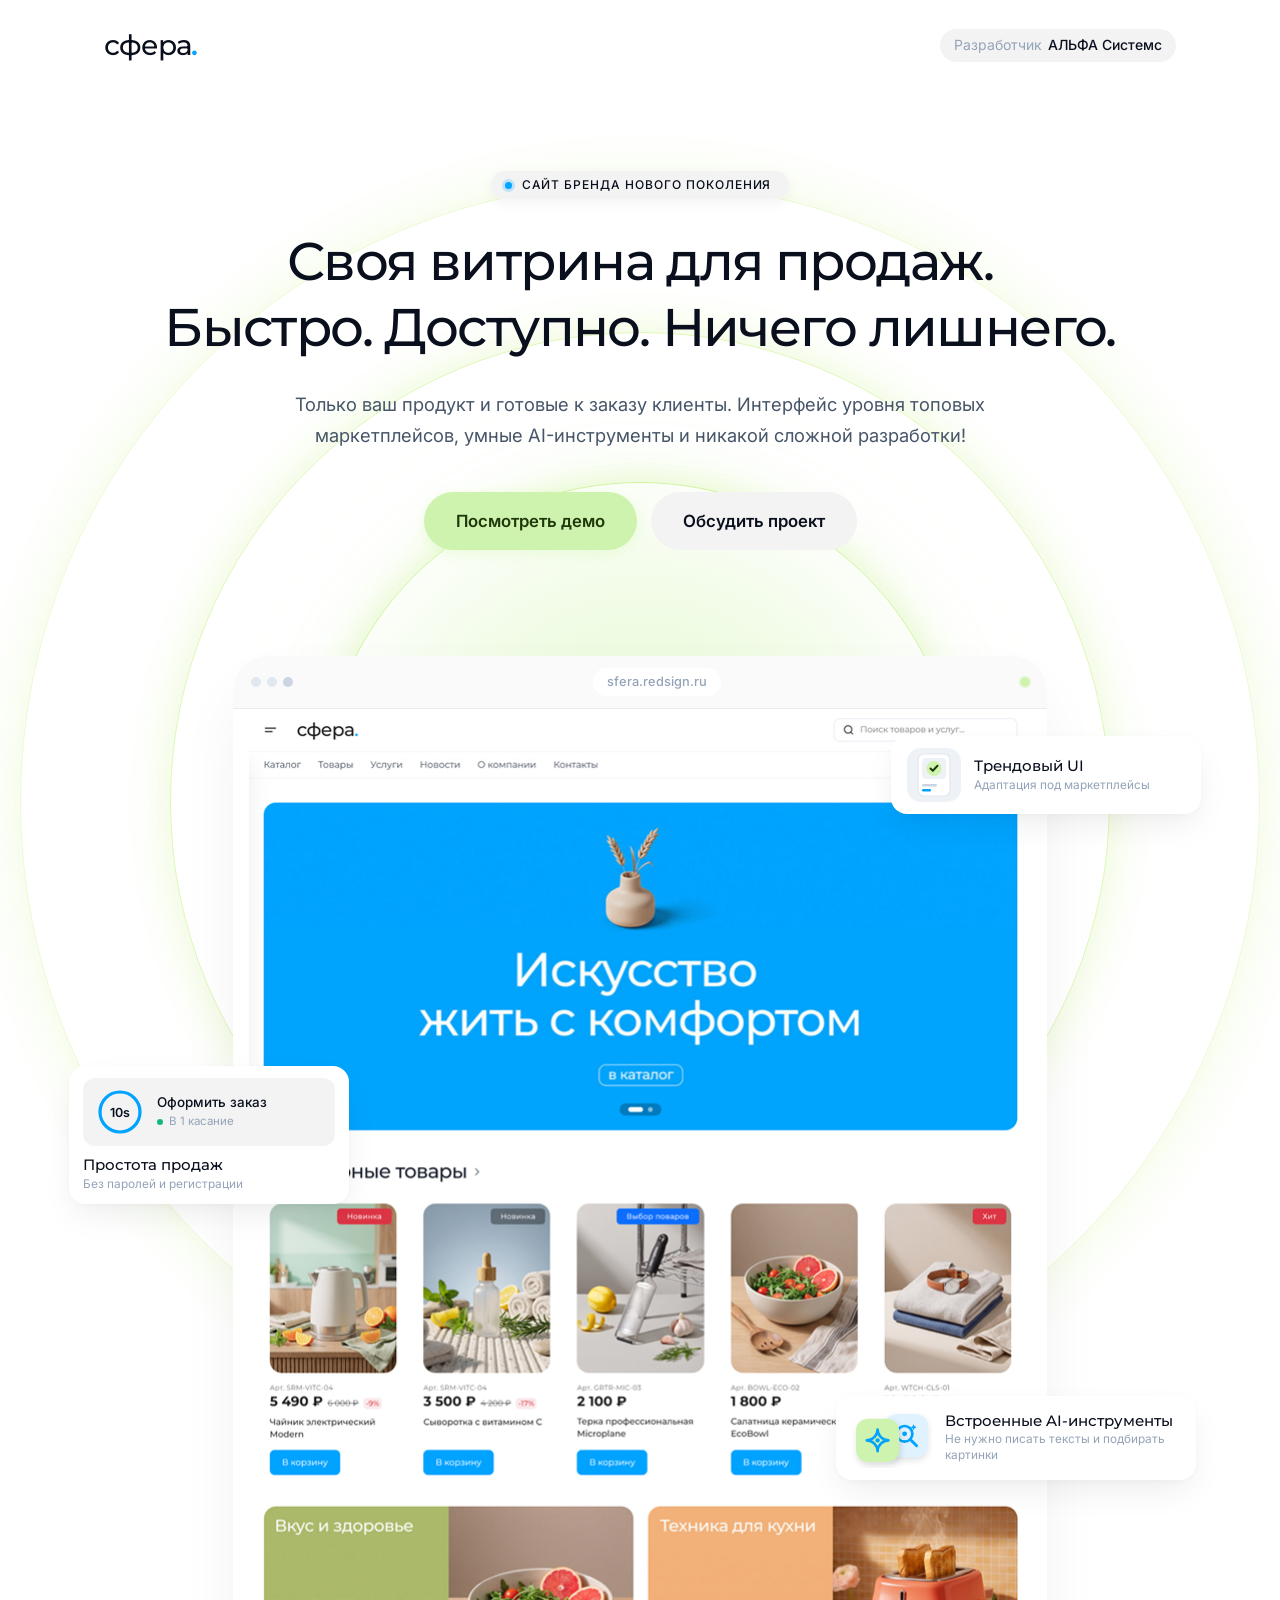
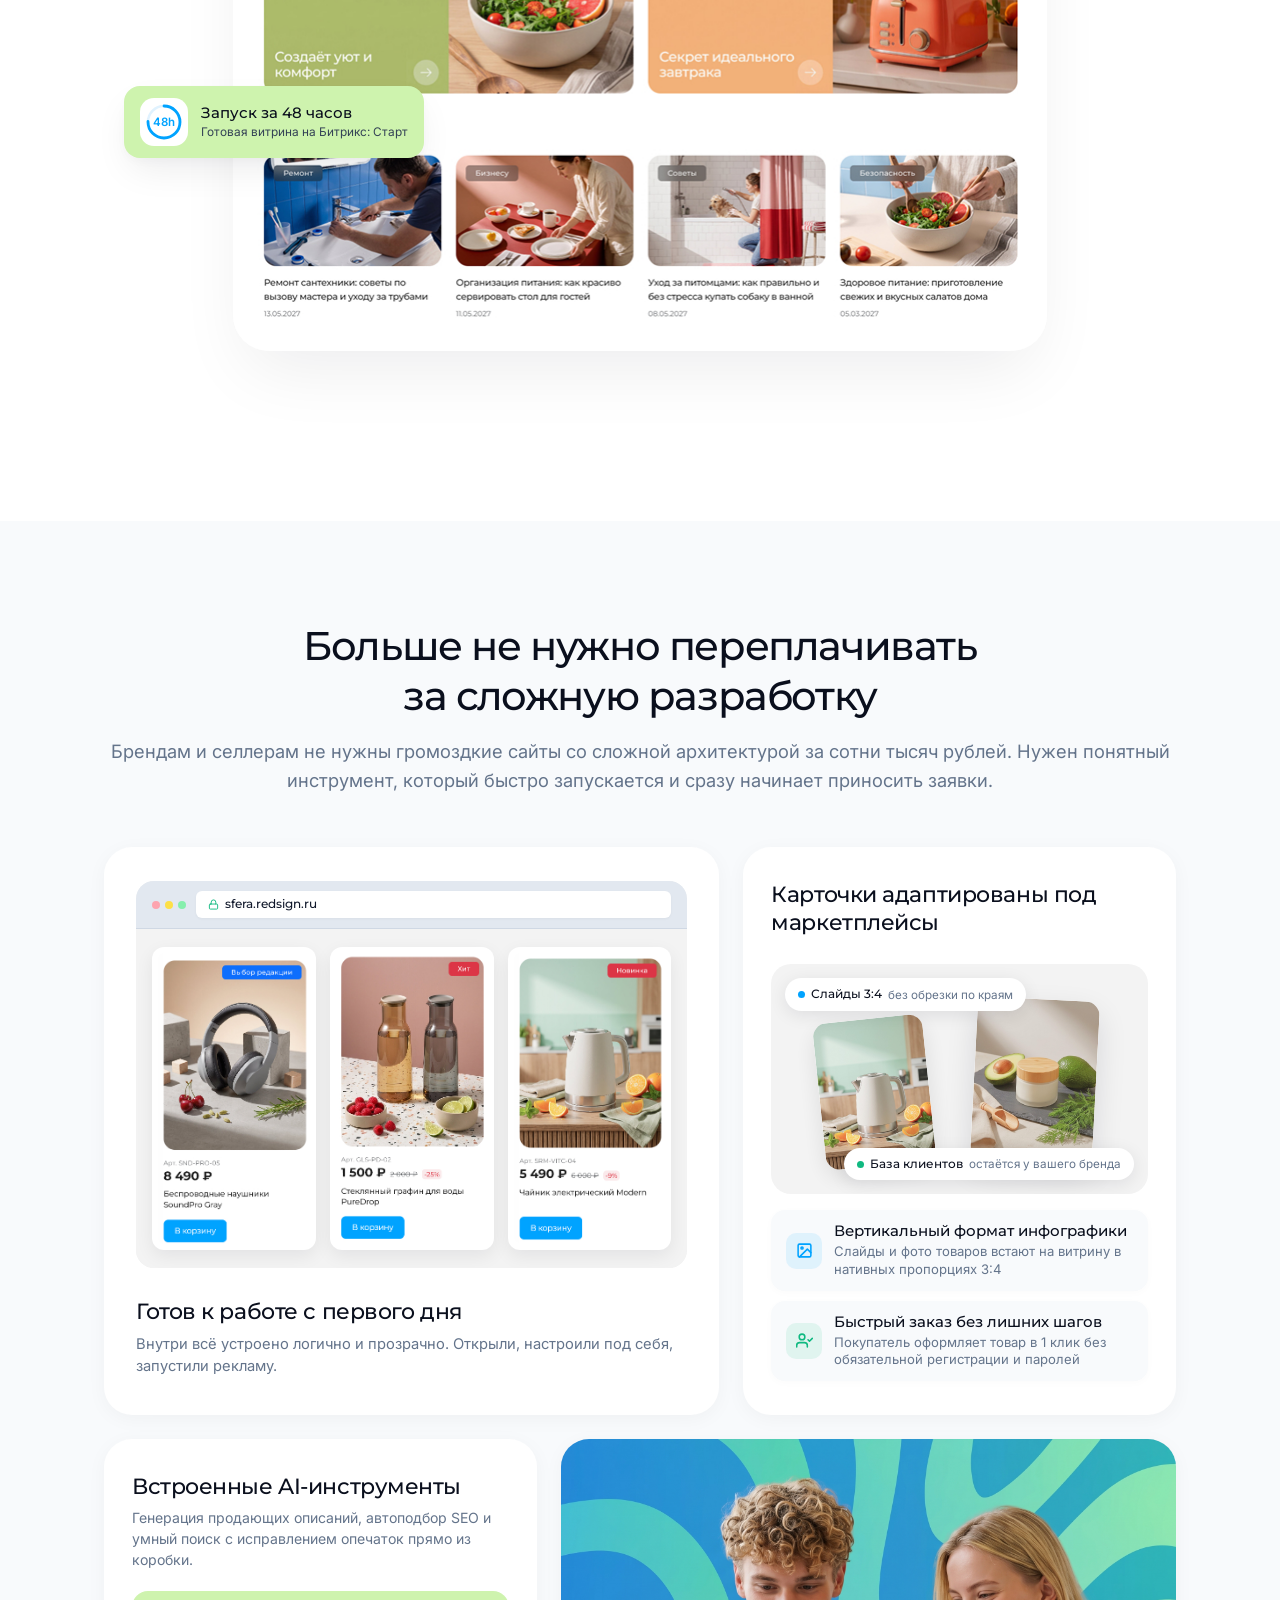
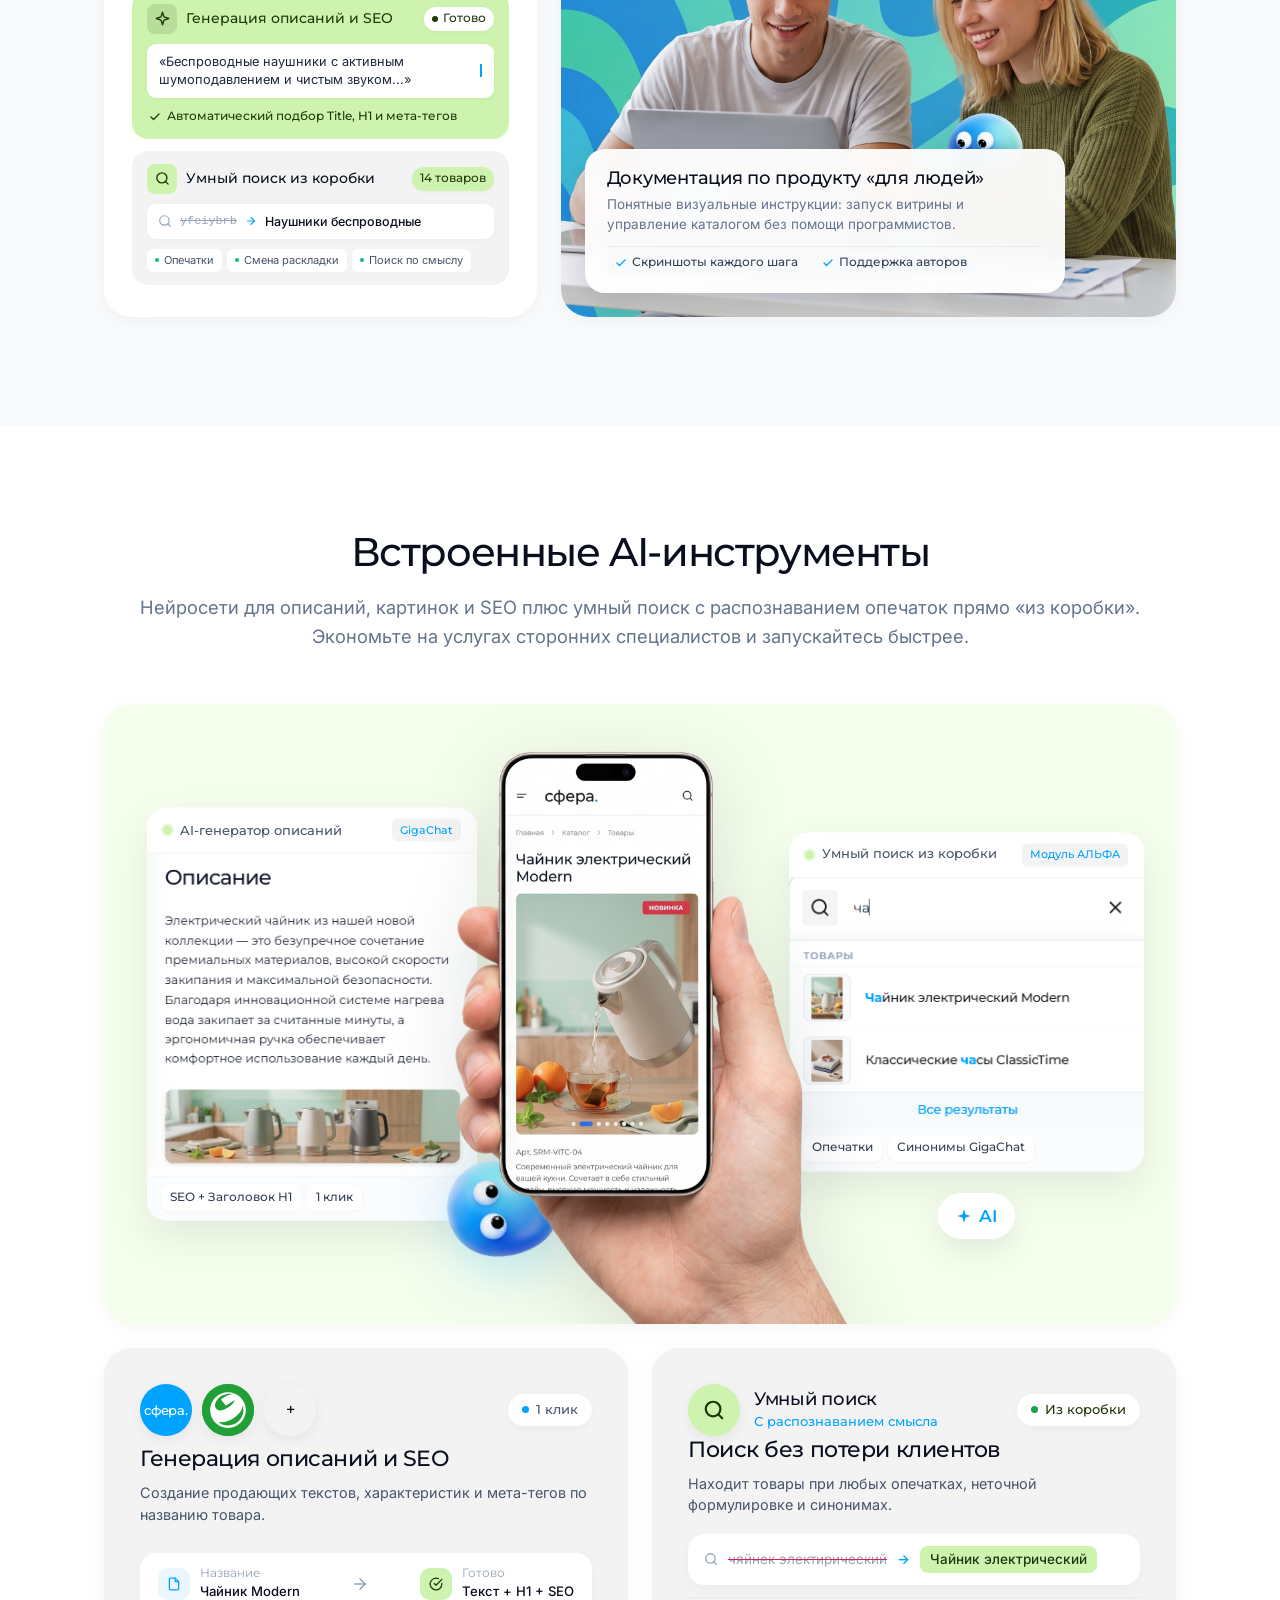
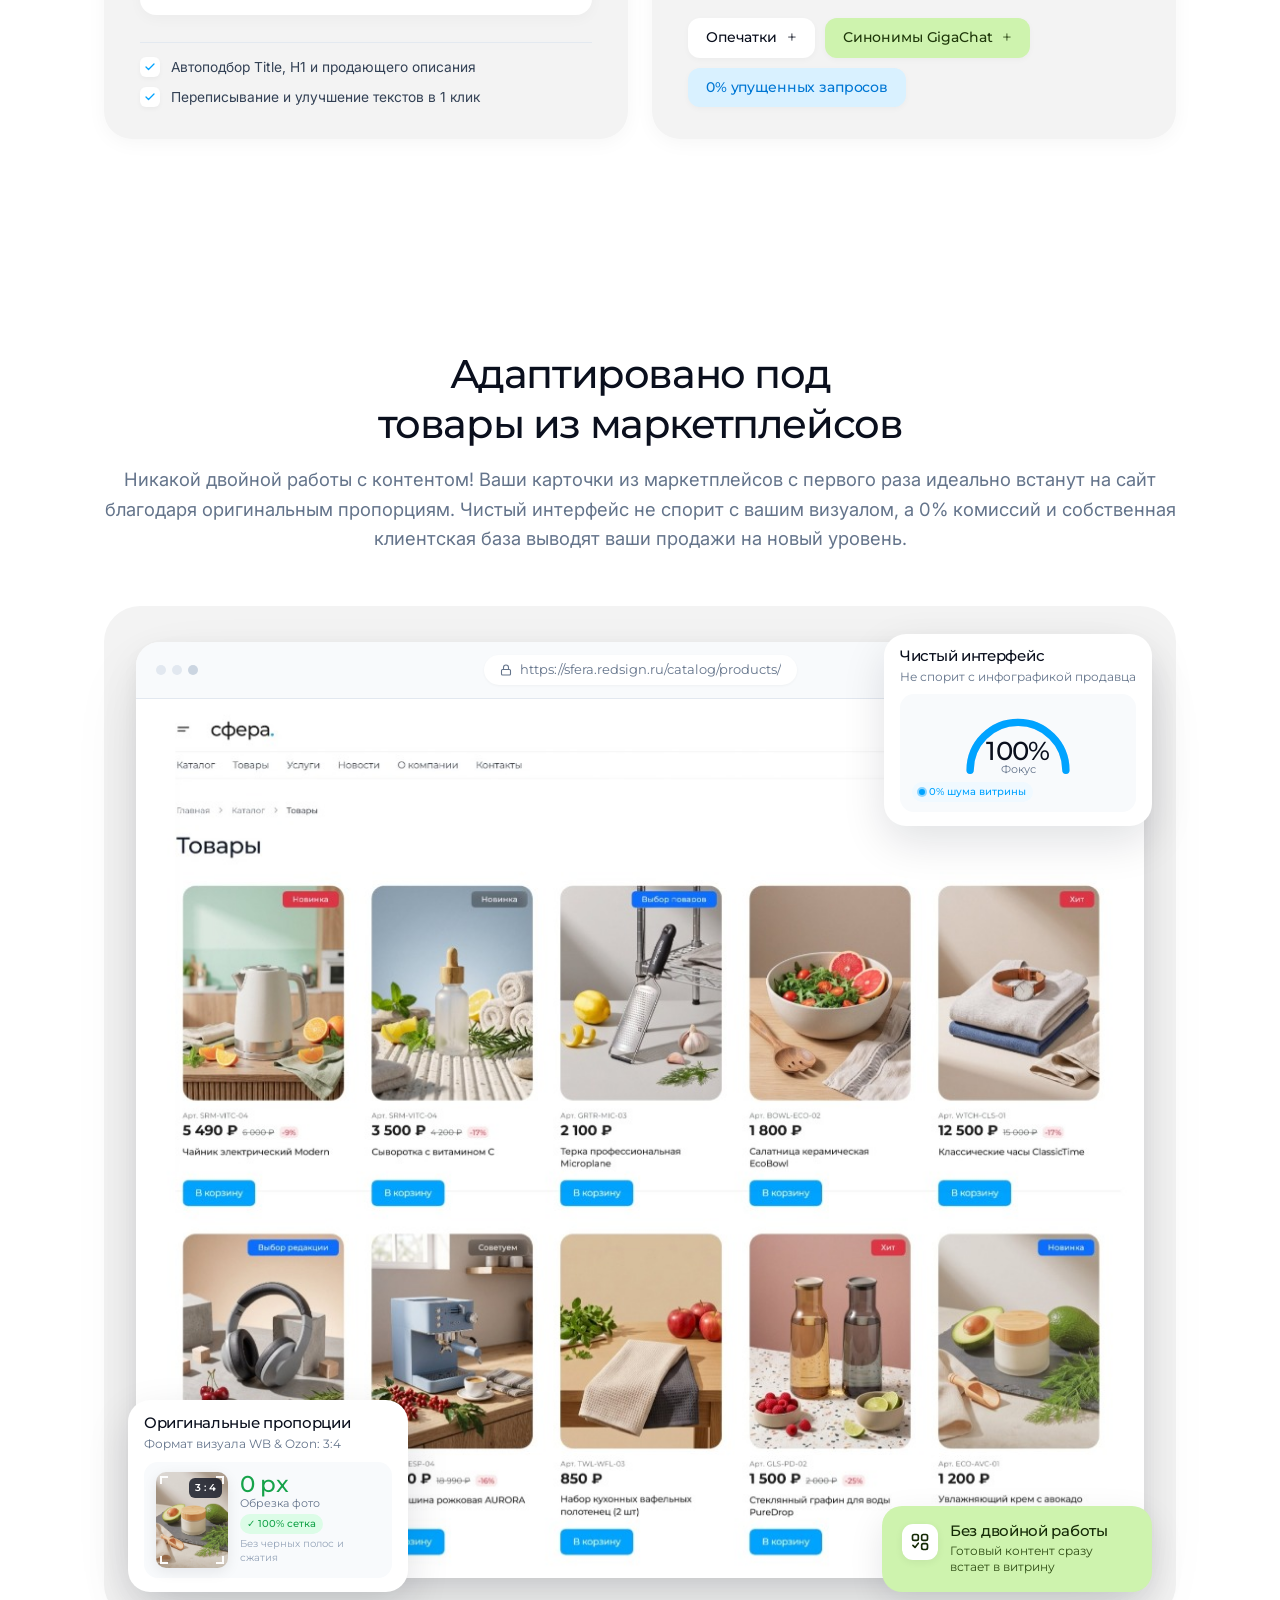
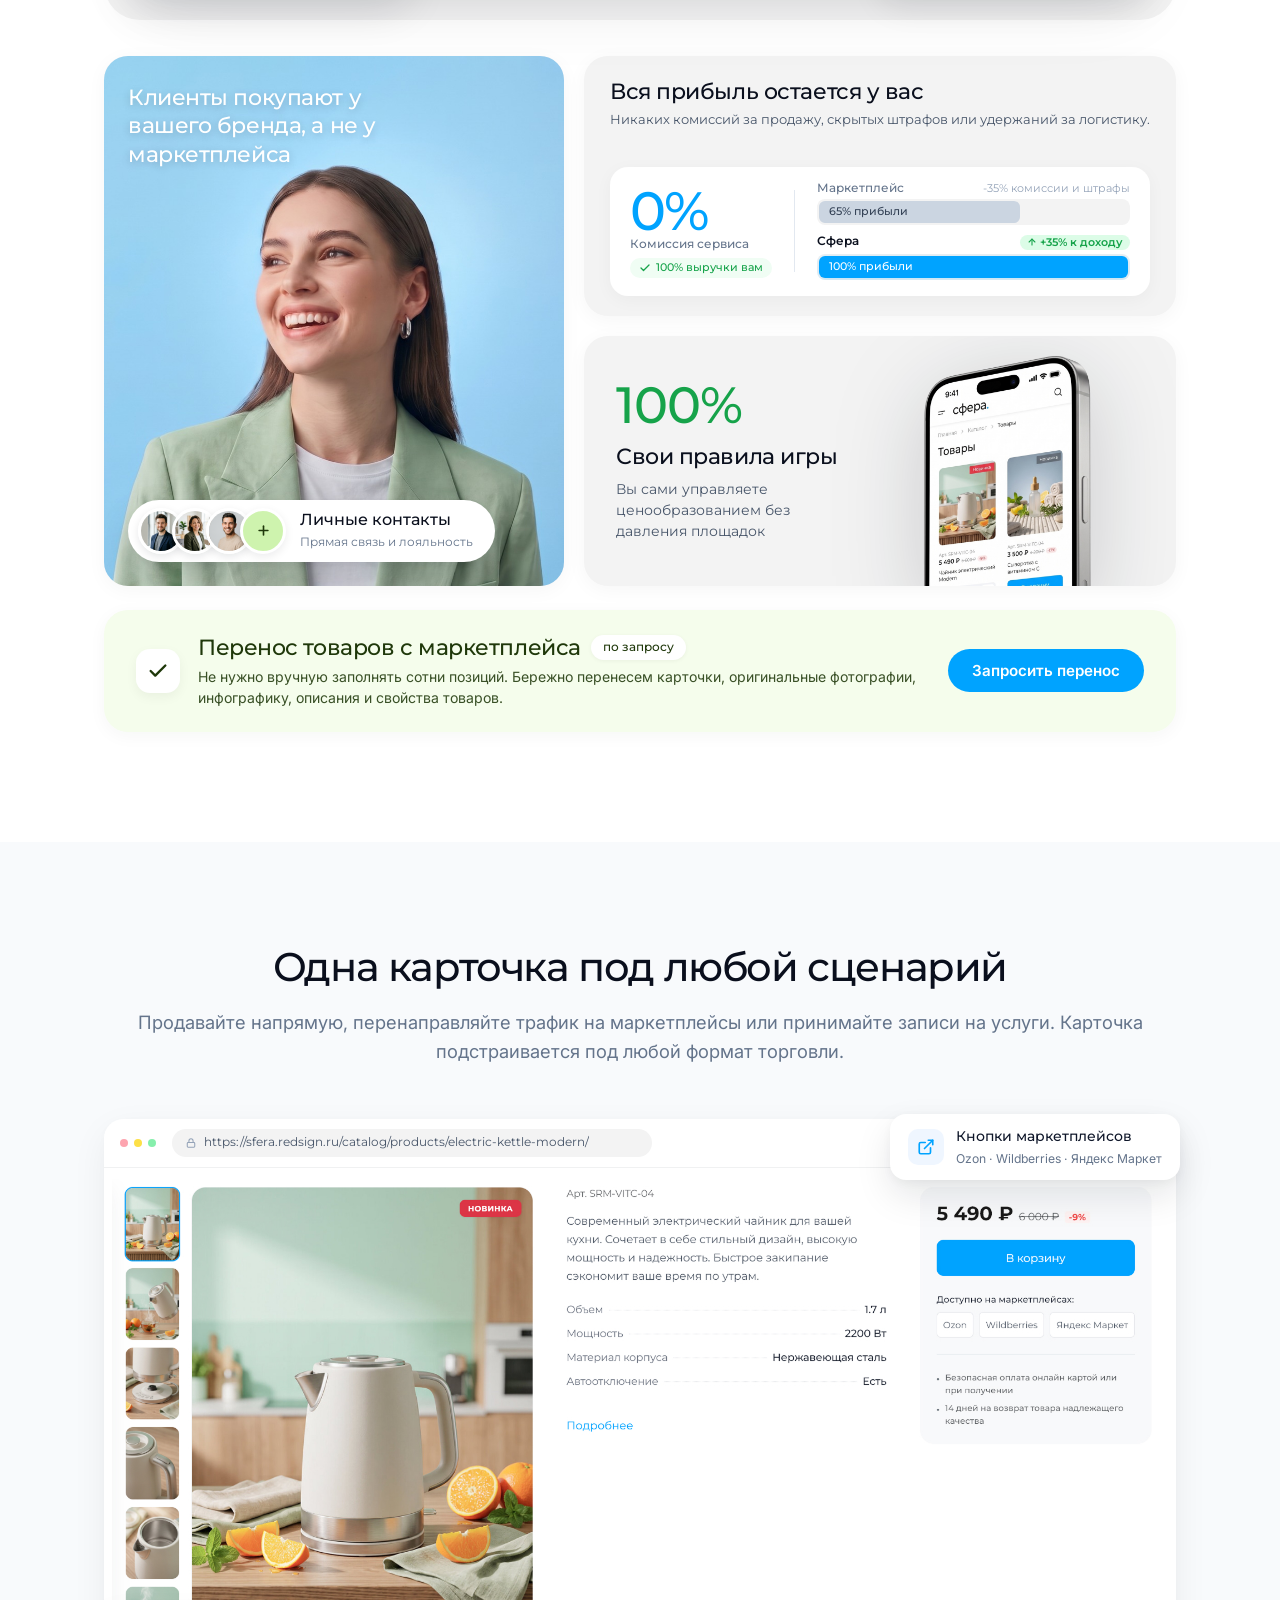
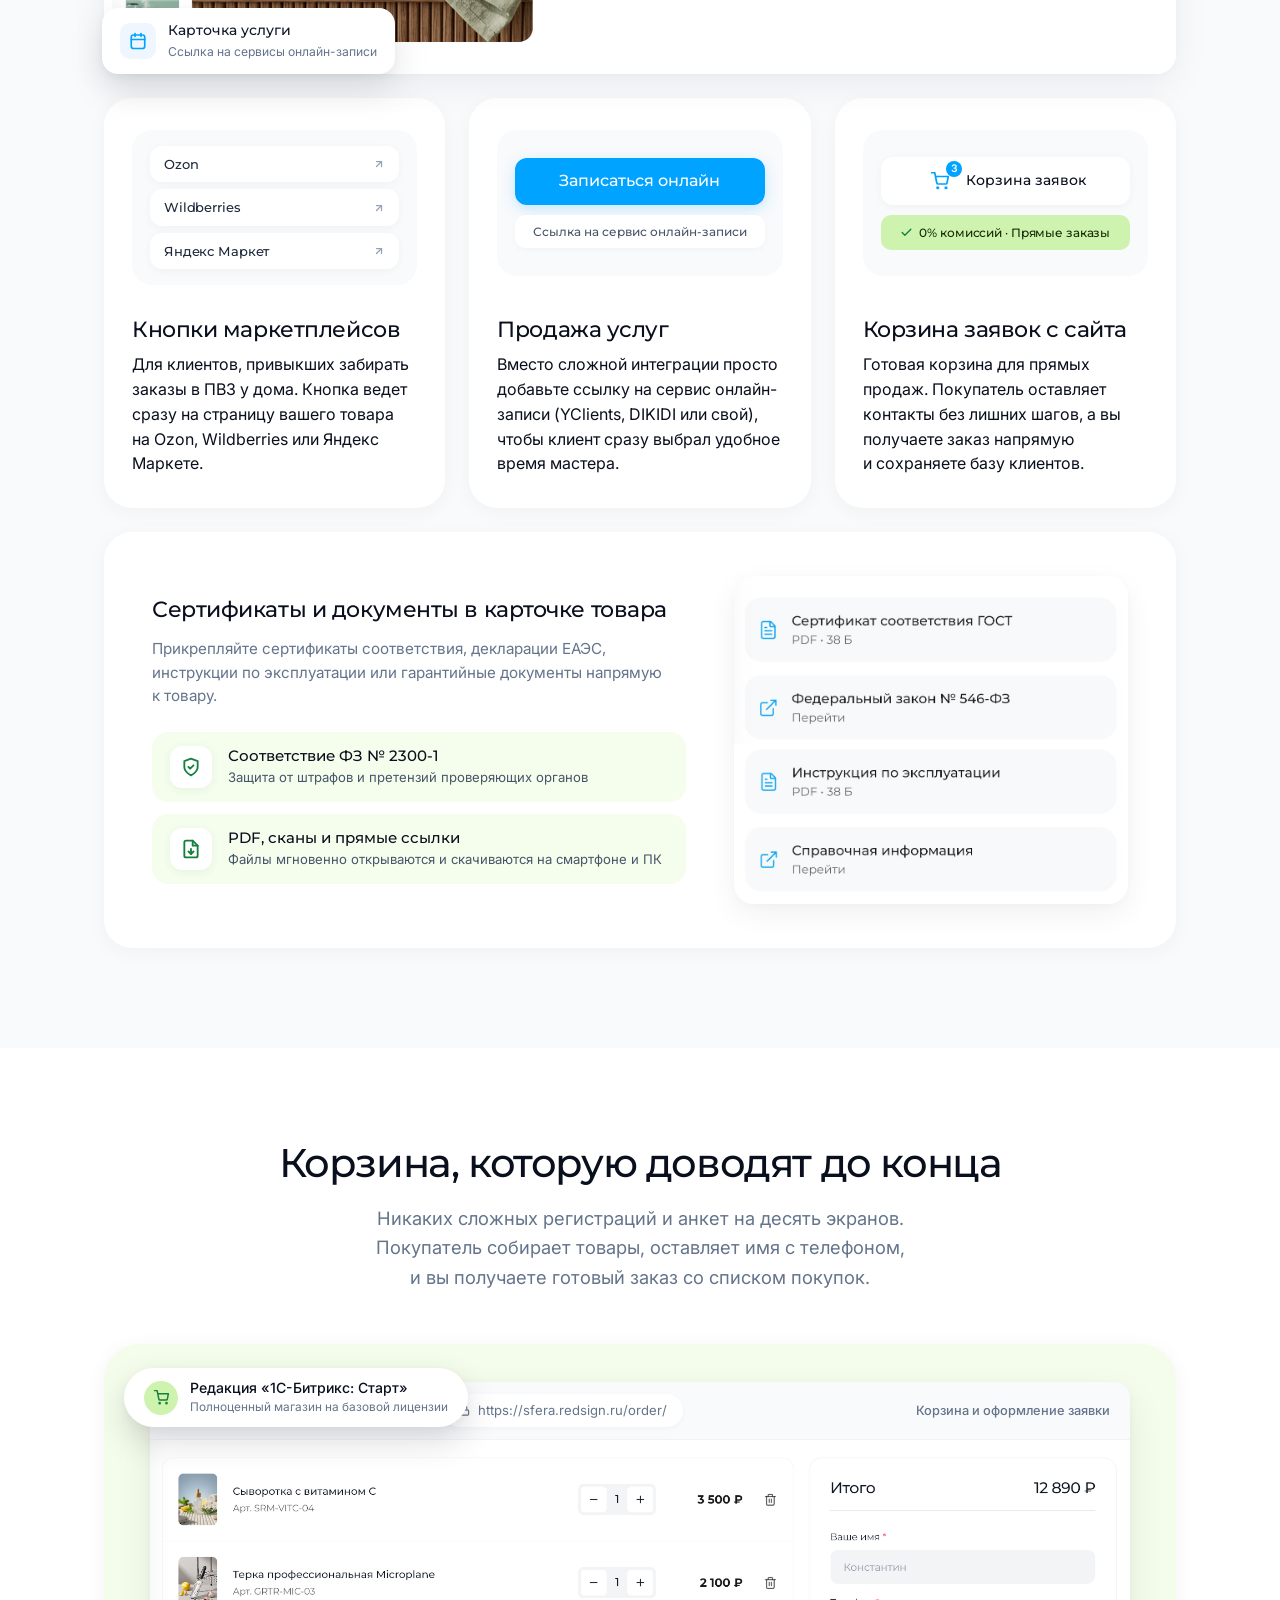
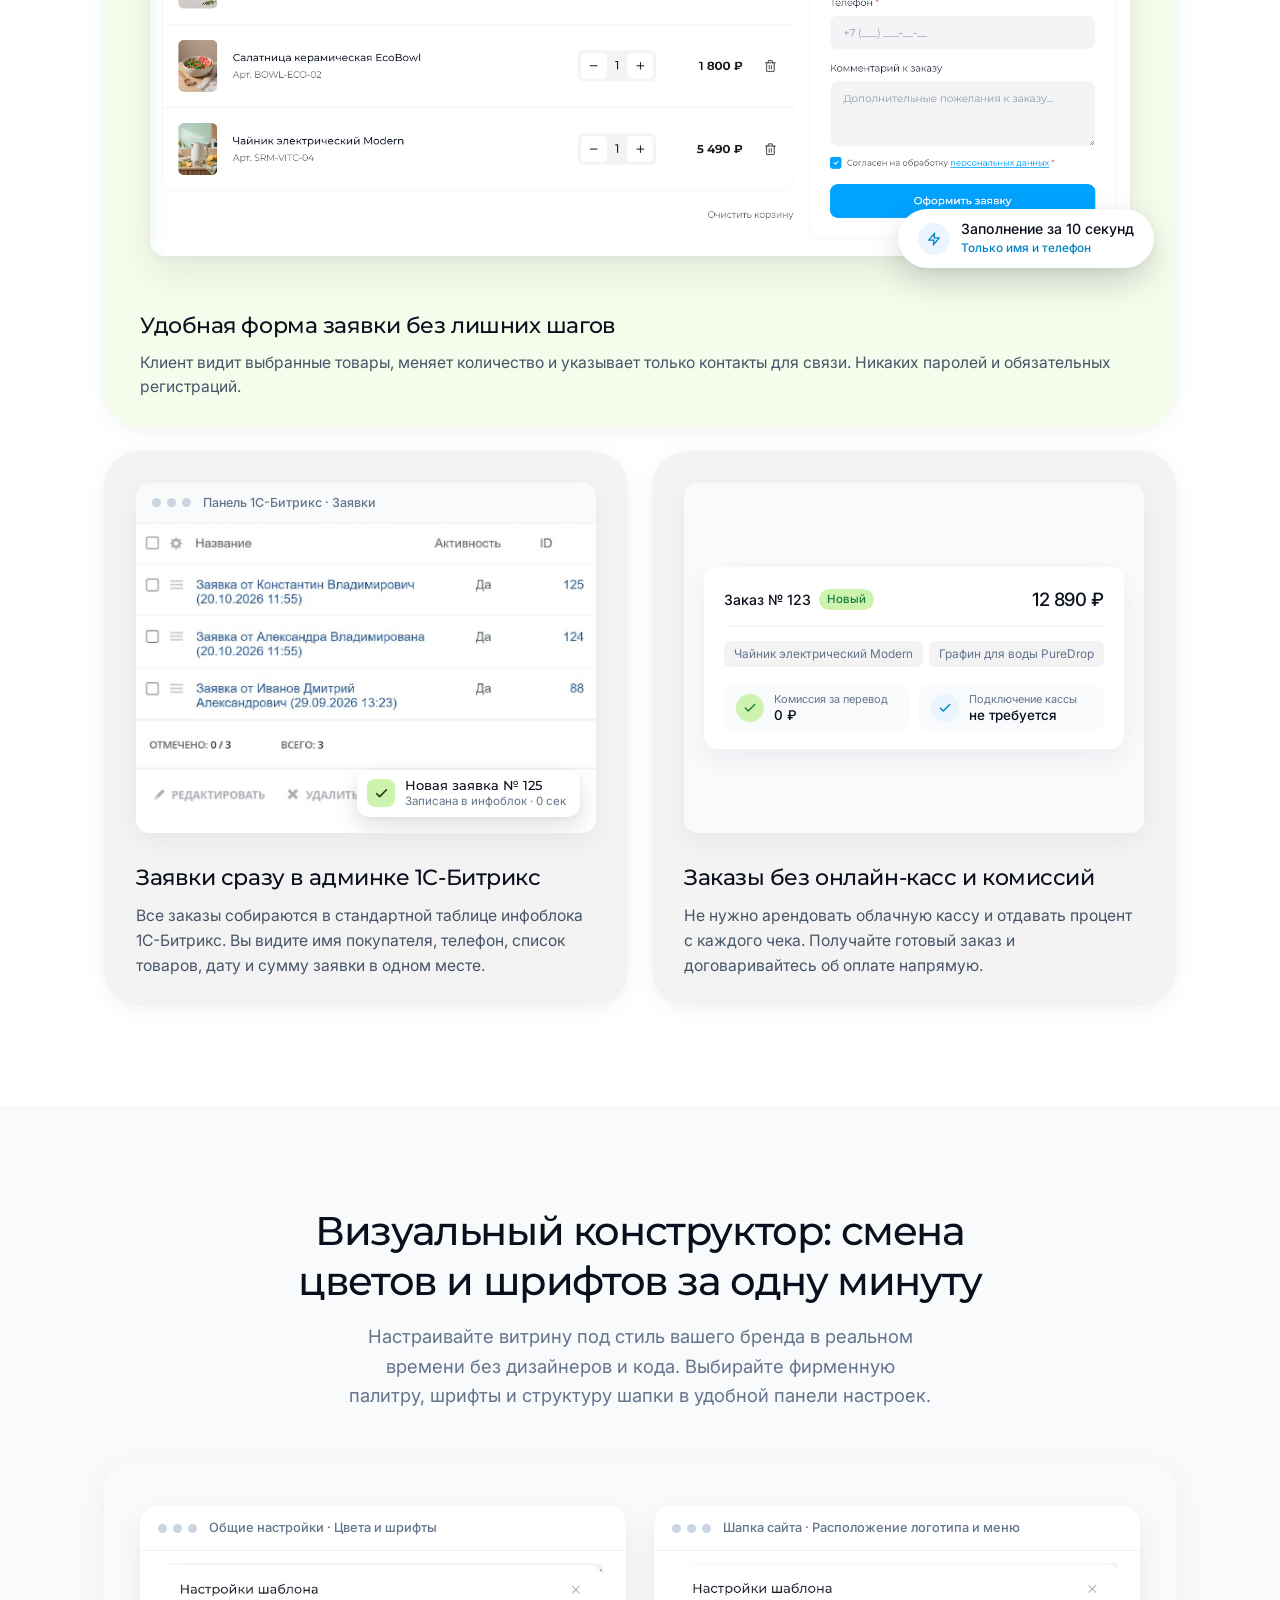
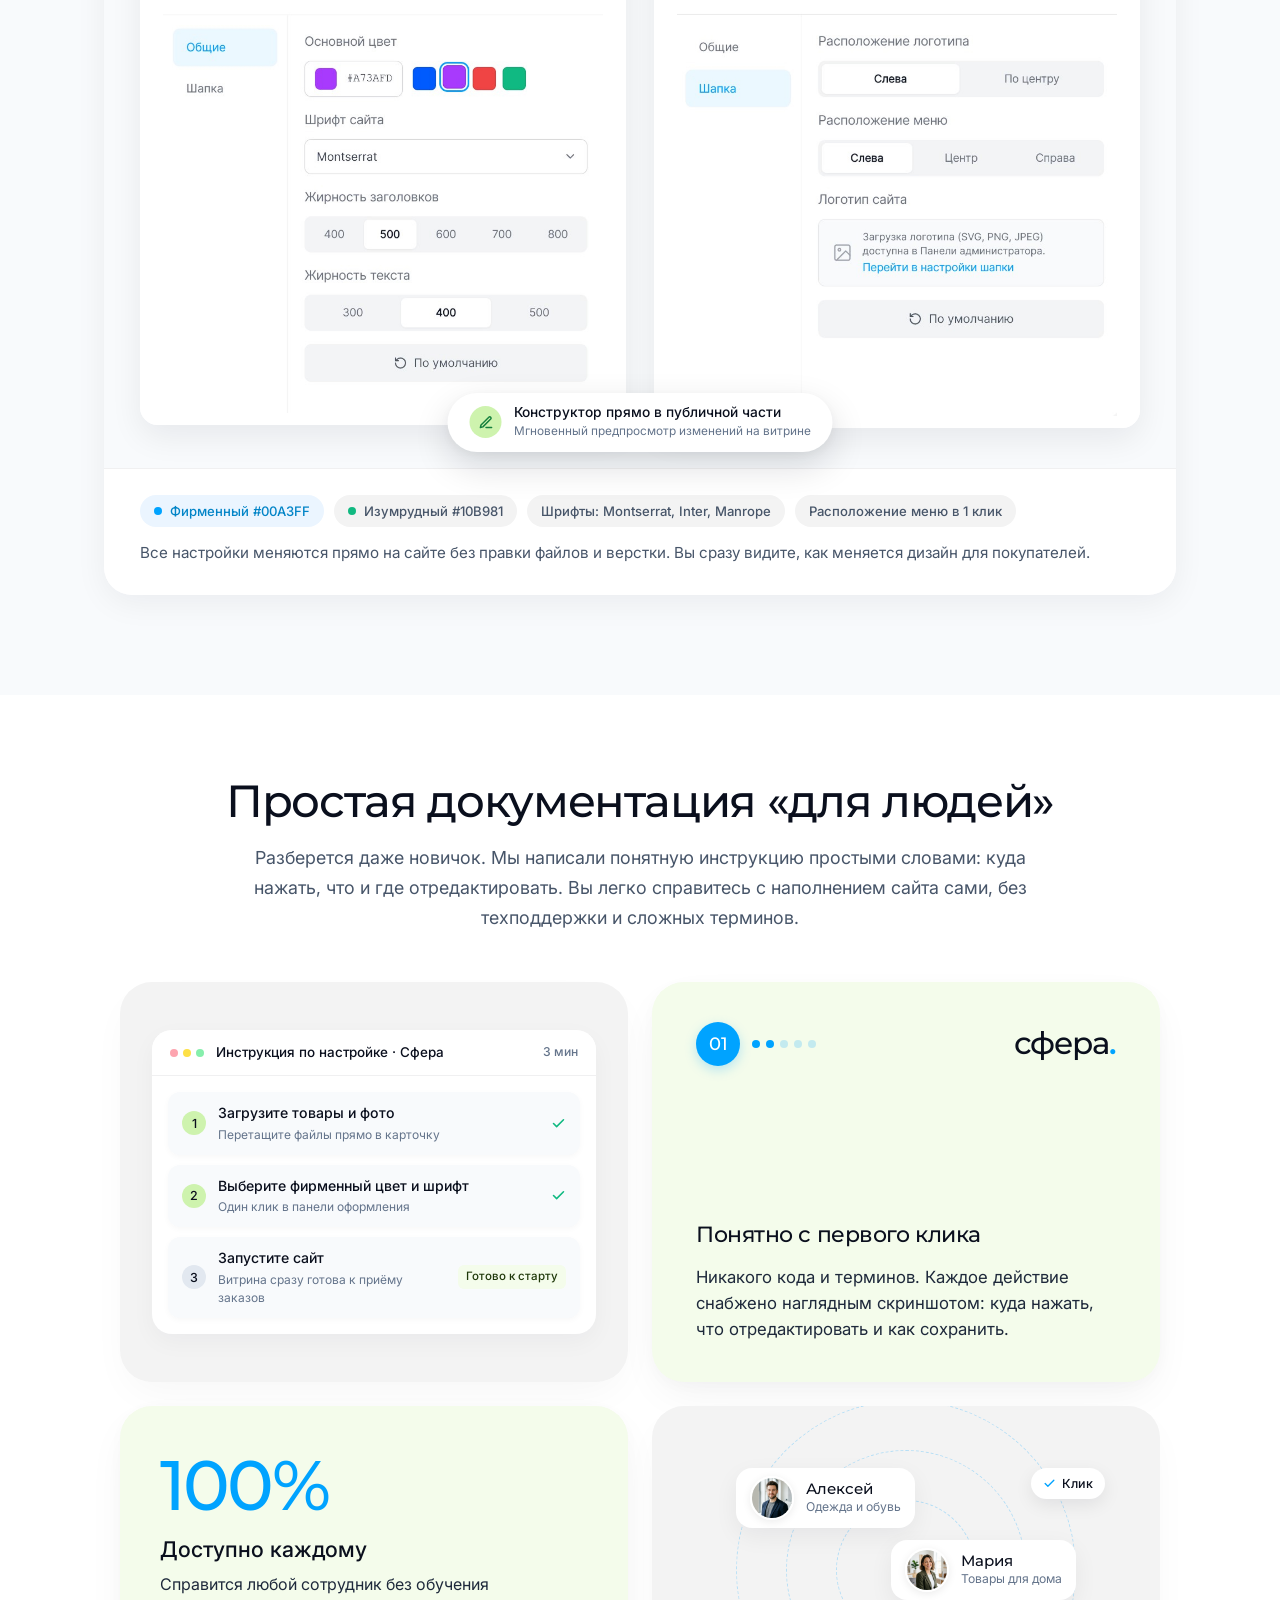
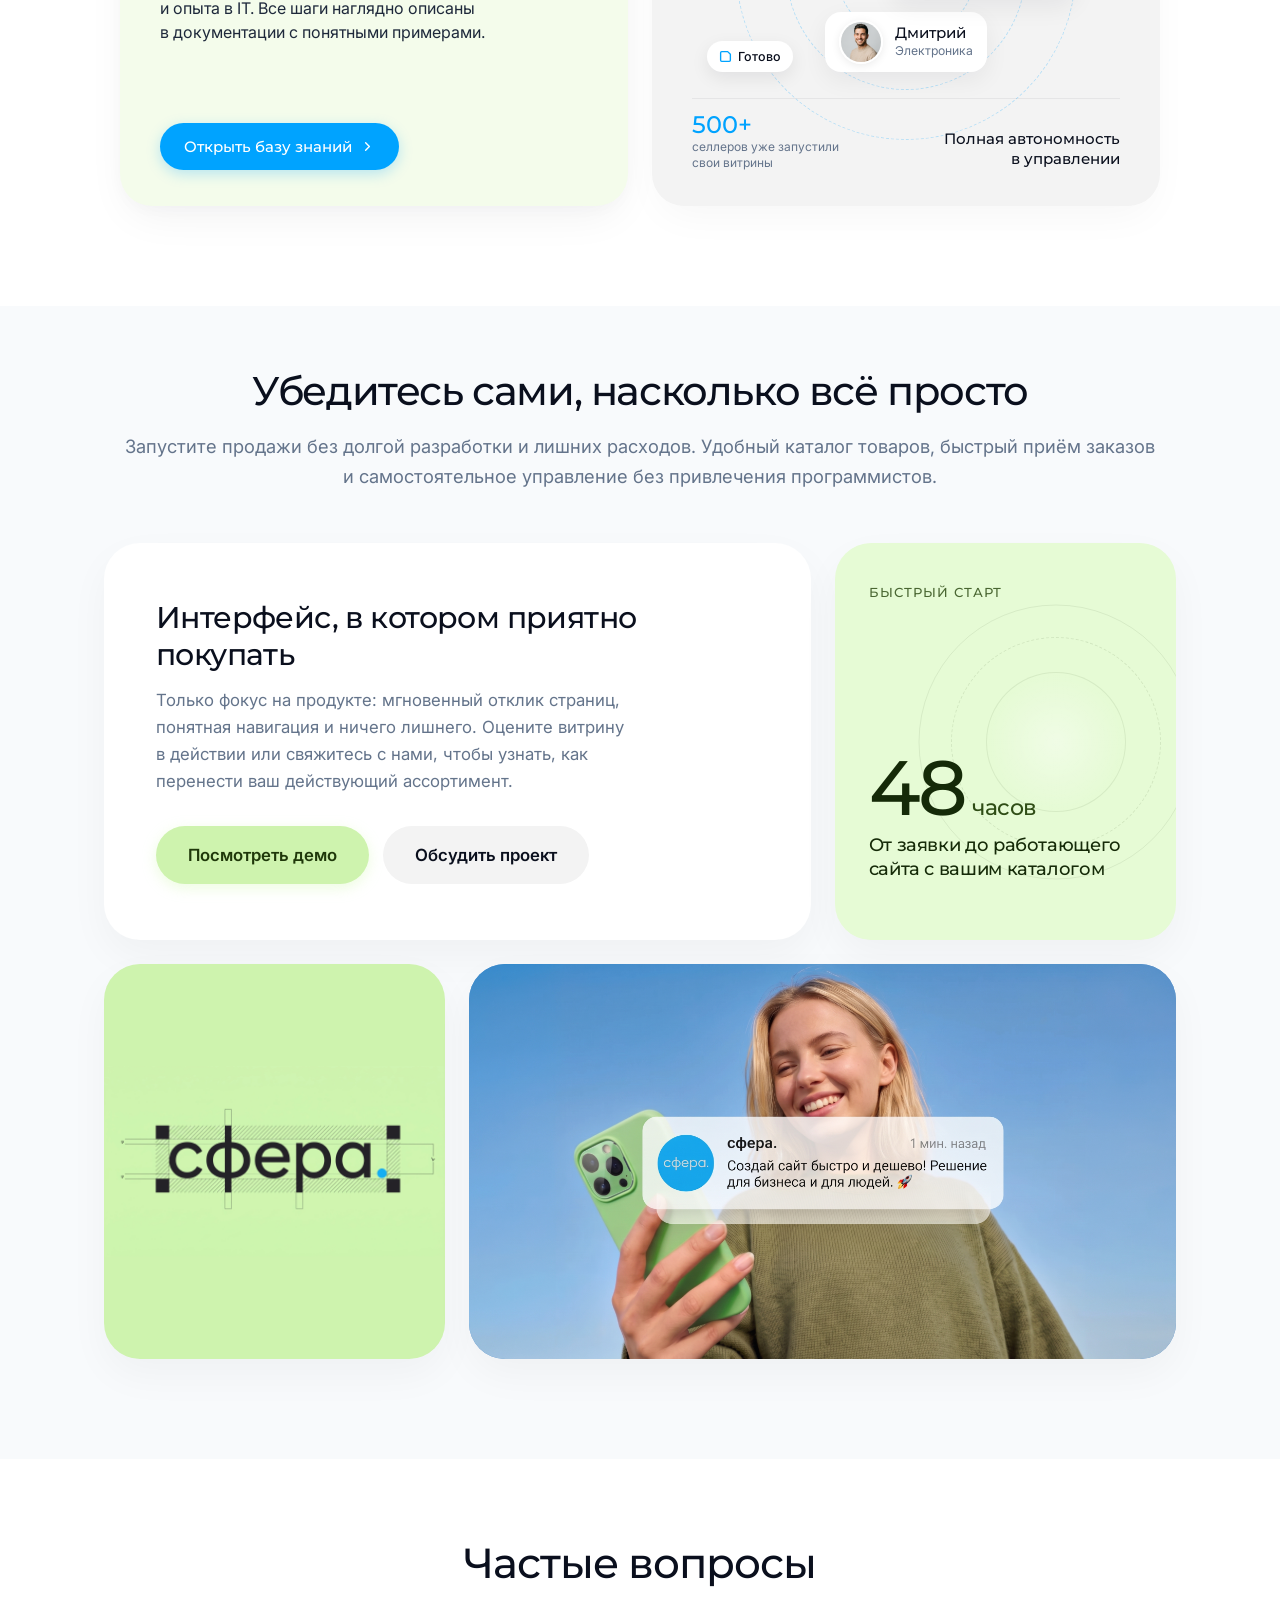
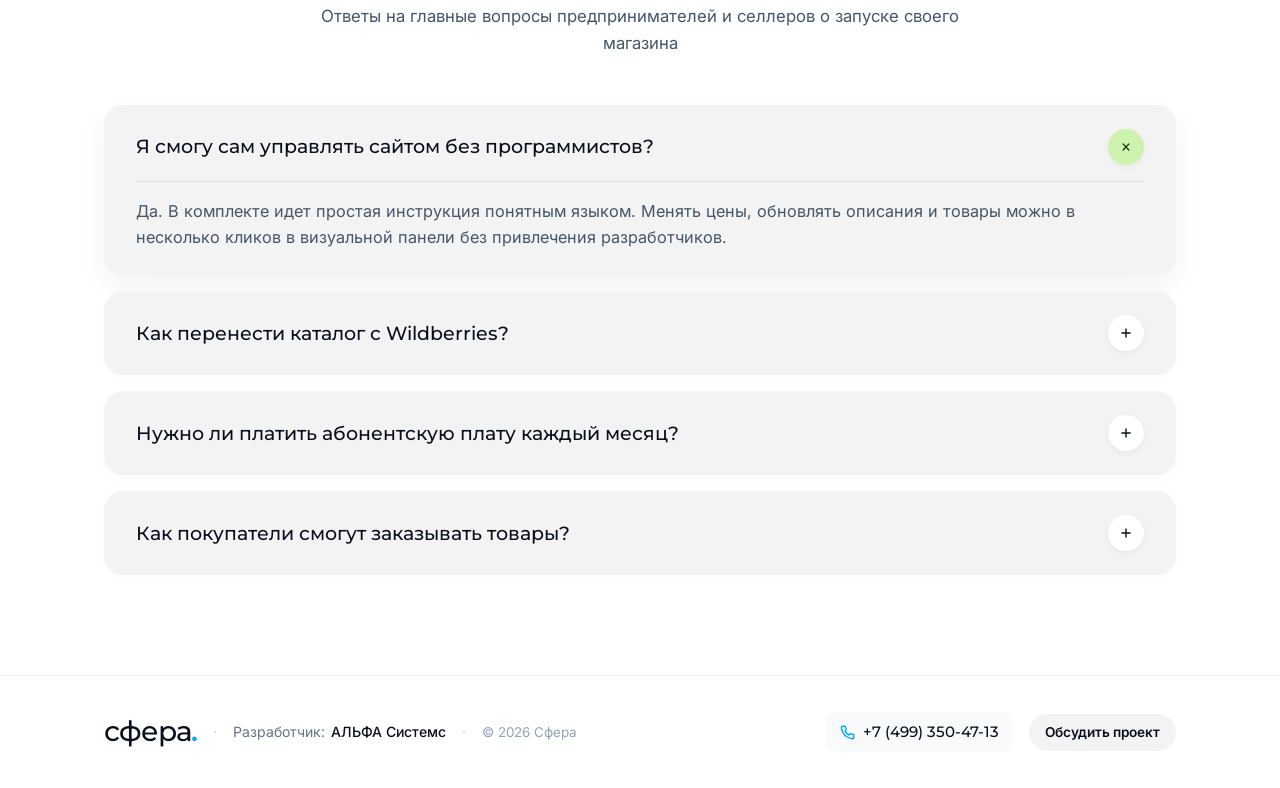
==== commit 6fdadfa1: "copy: заменено 'описаны в базе знаний' на 'описаны в документации' в card-accessible" ====
--- a/index.html
+++ b/index.html
@@ -1595,8 +1595,8 @@
             <div class="ref-percent-num">100%</div>
             <div class="ref-accessible-title">Доступно каждому</div>
             <div class="ref-accessible-sub">
-              Справится любой сотрудник без&nbsp;обучения и&nbsp;опыта в&nbsp;IT. Все шаги наглядно описаны в&nbsp;базе
-              знаний с&nbsp;понятными примерами.
+              Справится любой сотрудник без&nbsp;обучения и&nbsp;опыта в&nbsp;IT. Все шаги наглядно описаны
+              в&nbsp;документации с&nbsp;понятными примерами.
             </div>
           </div>
 
--- a/style.css
+++ b/style.css
@@ -5567,15 +5567,15 @@
                   margin: 0;
                 }
 
-                /* 3. Карточка 3 (Слева снизу): Серый фон rgb(243, 243, 243) с метрикой 100% и кнопкой */
+                /* 3. Карточка 3 (Слева снизу): Зеленоватый фон rgb(244 252 235) с метрикой 100% и кнопкой */
                 .card-accessible {
-                  background: rgb(243, 243, 243);
+                  background: rgb(244 252 235);
                   padding: 44px 40px 36px;
                   display: flex;
                   flex-direction: column;
                   justify-content: space-between;
                   min-height: 400px;
-                  box-shadow: 0 16px 40px -8px rgba(10, 15, 29, 0.04);
+                  box-shadow: 0 16px 44px -8px rgba(10, 15, 29, 0.06), 0 4px 16px rgba(10, 15, 29, 0.02);
                 }
 
                 .ref-accessible-meta {
@@ -5602,7 +5602,7 @@
 
                 .ref-accessible-sub {
                   font-size: 1rem;
-                  color: #64748B;
+                  color: #1E293B;
                   line-height: 1.5;
                   max-width: 380px;
                 }
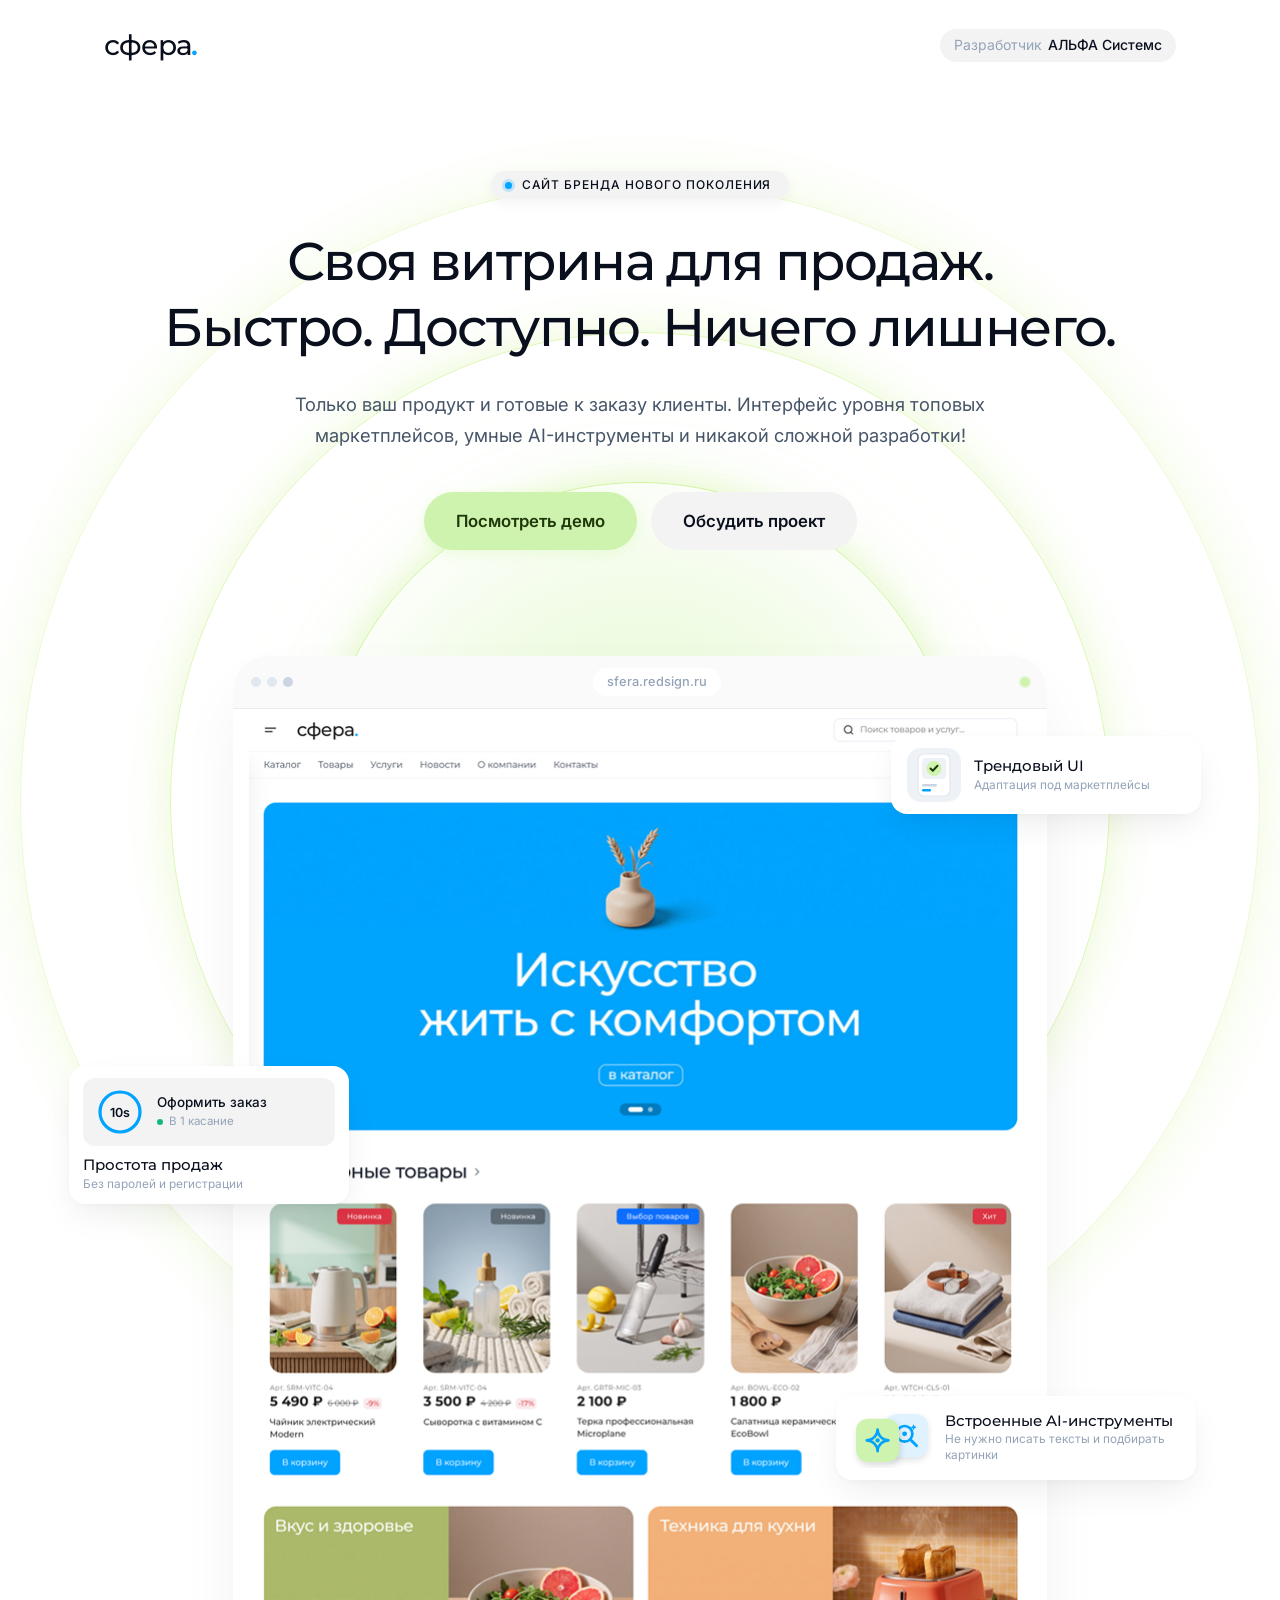
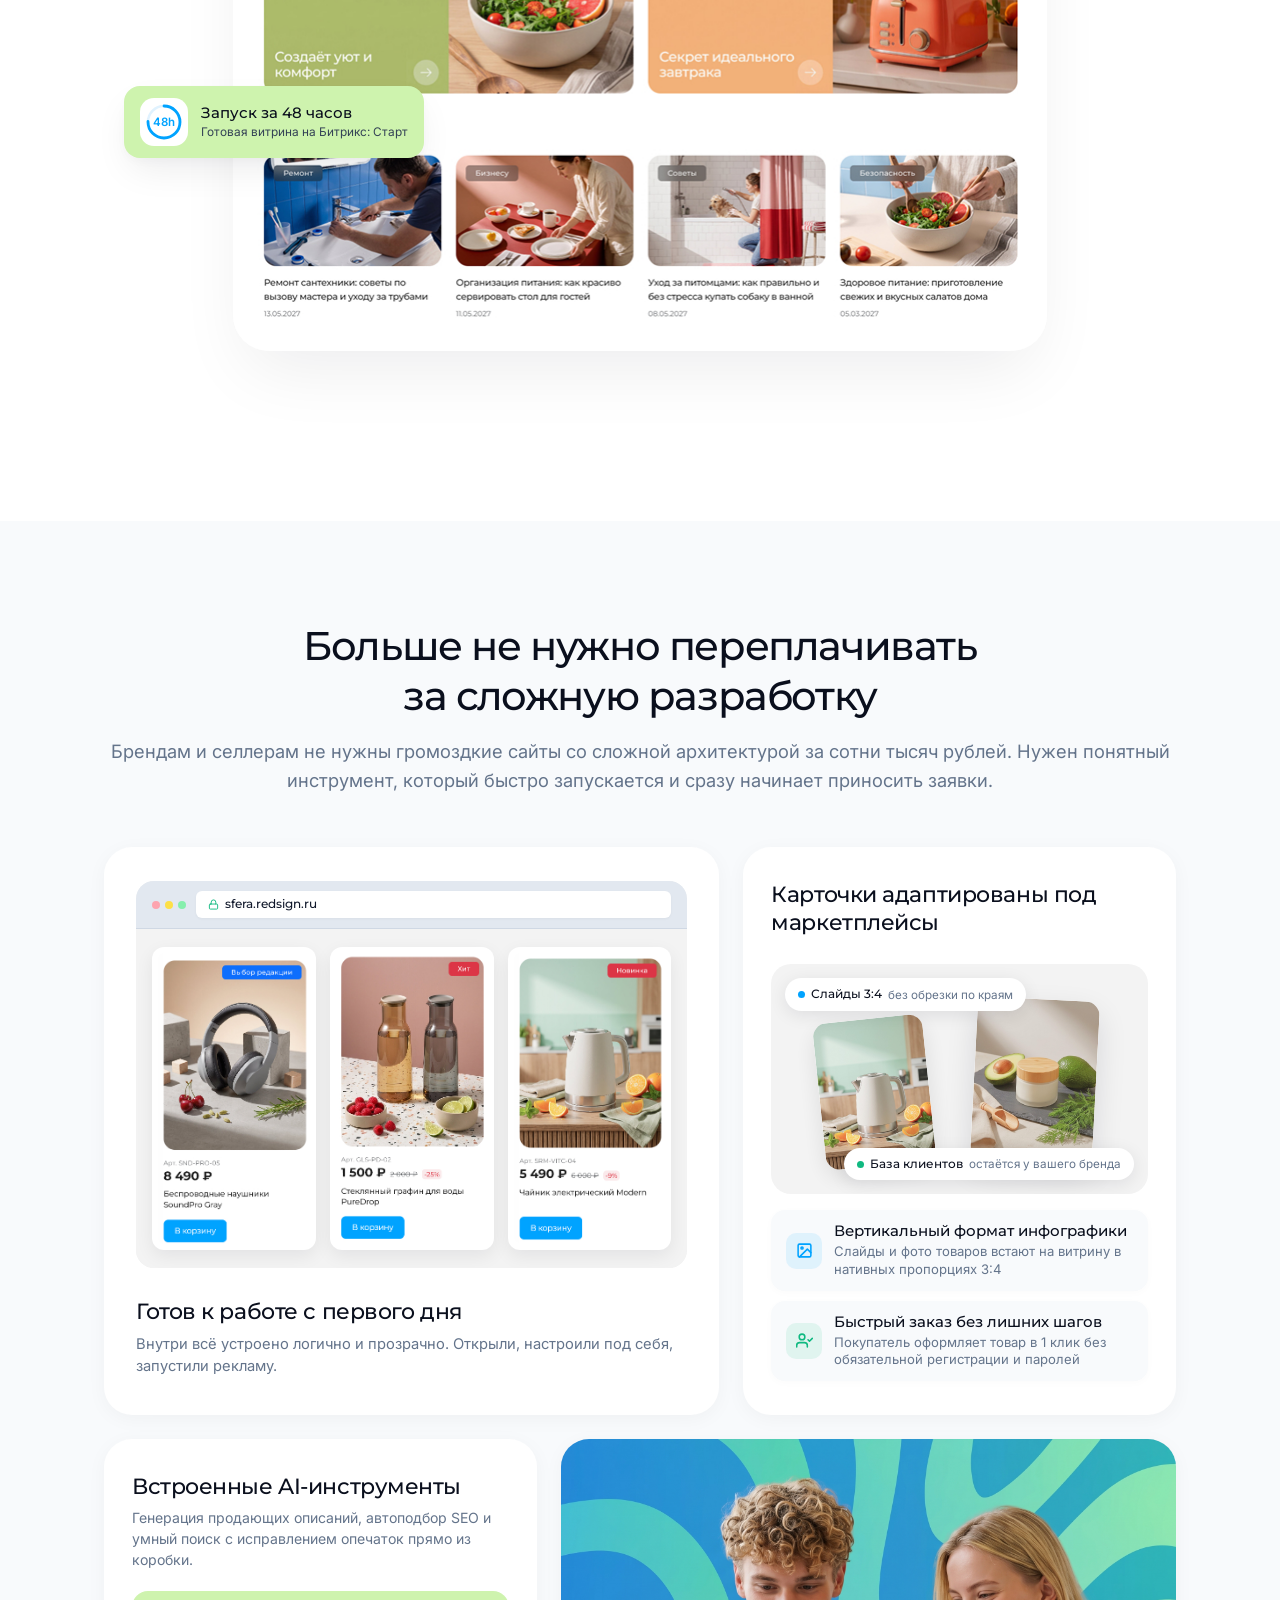
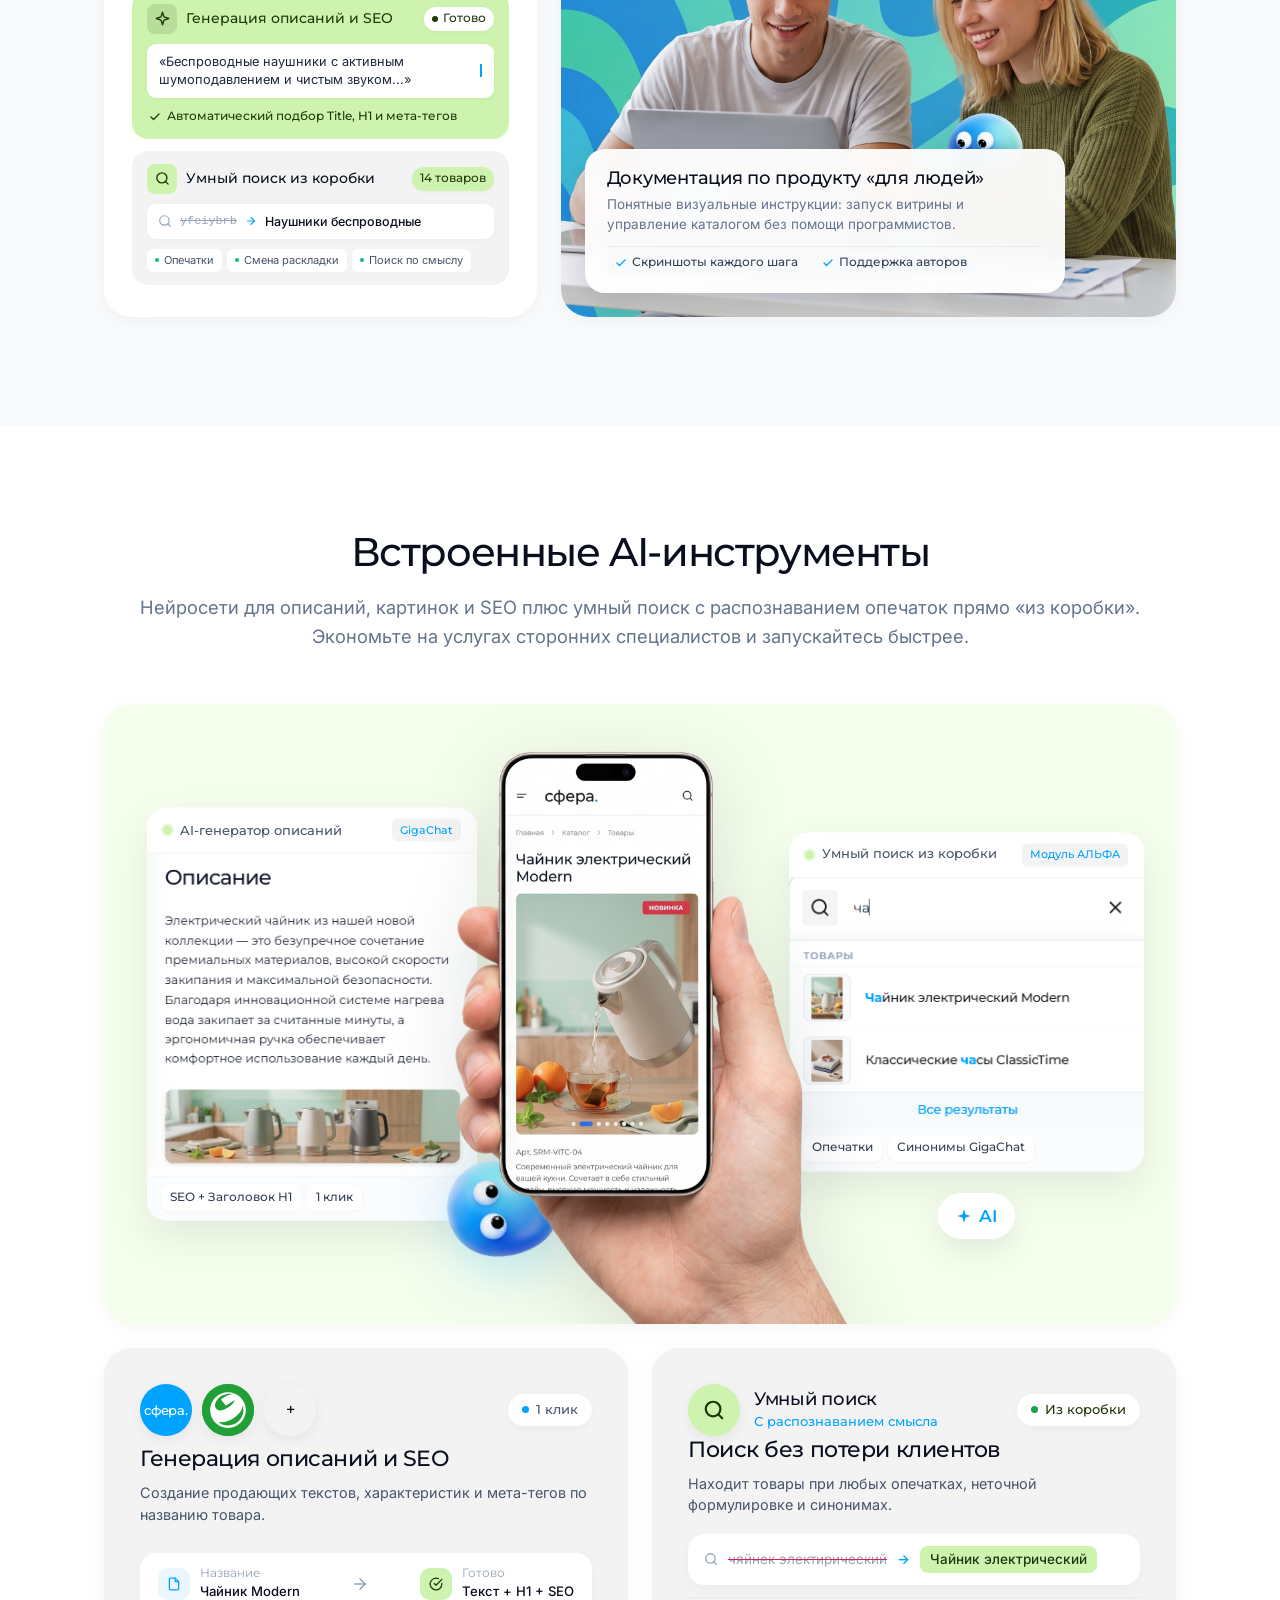
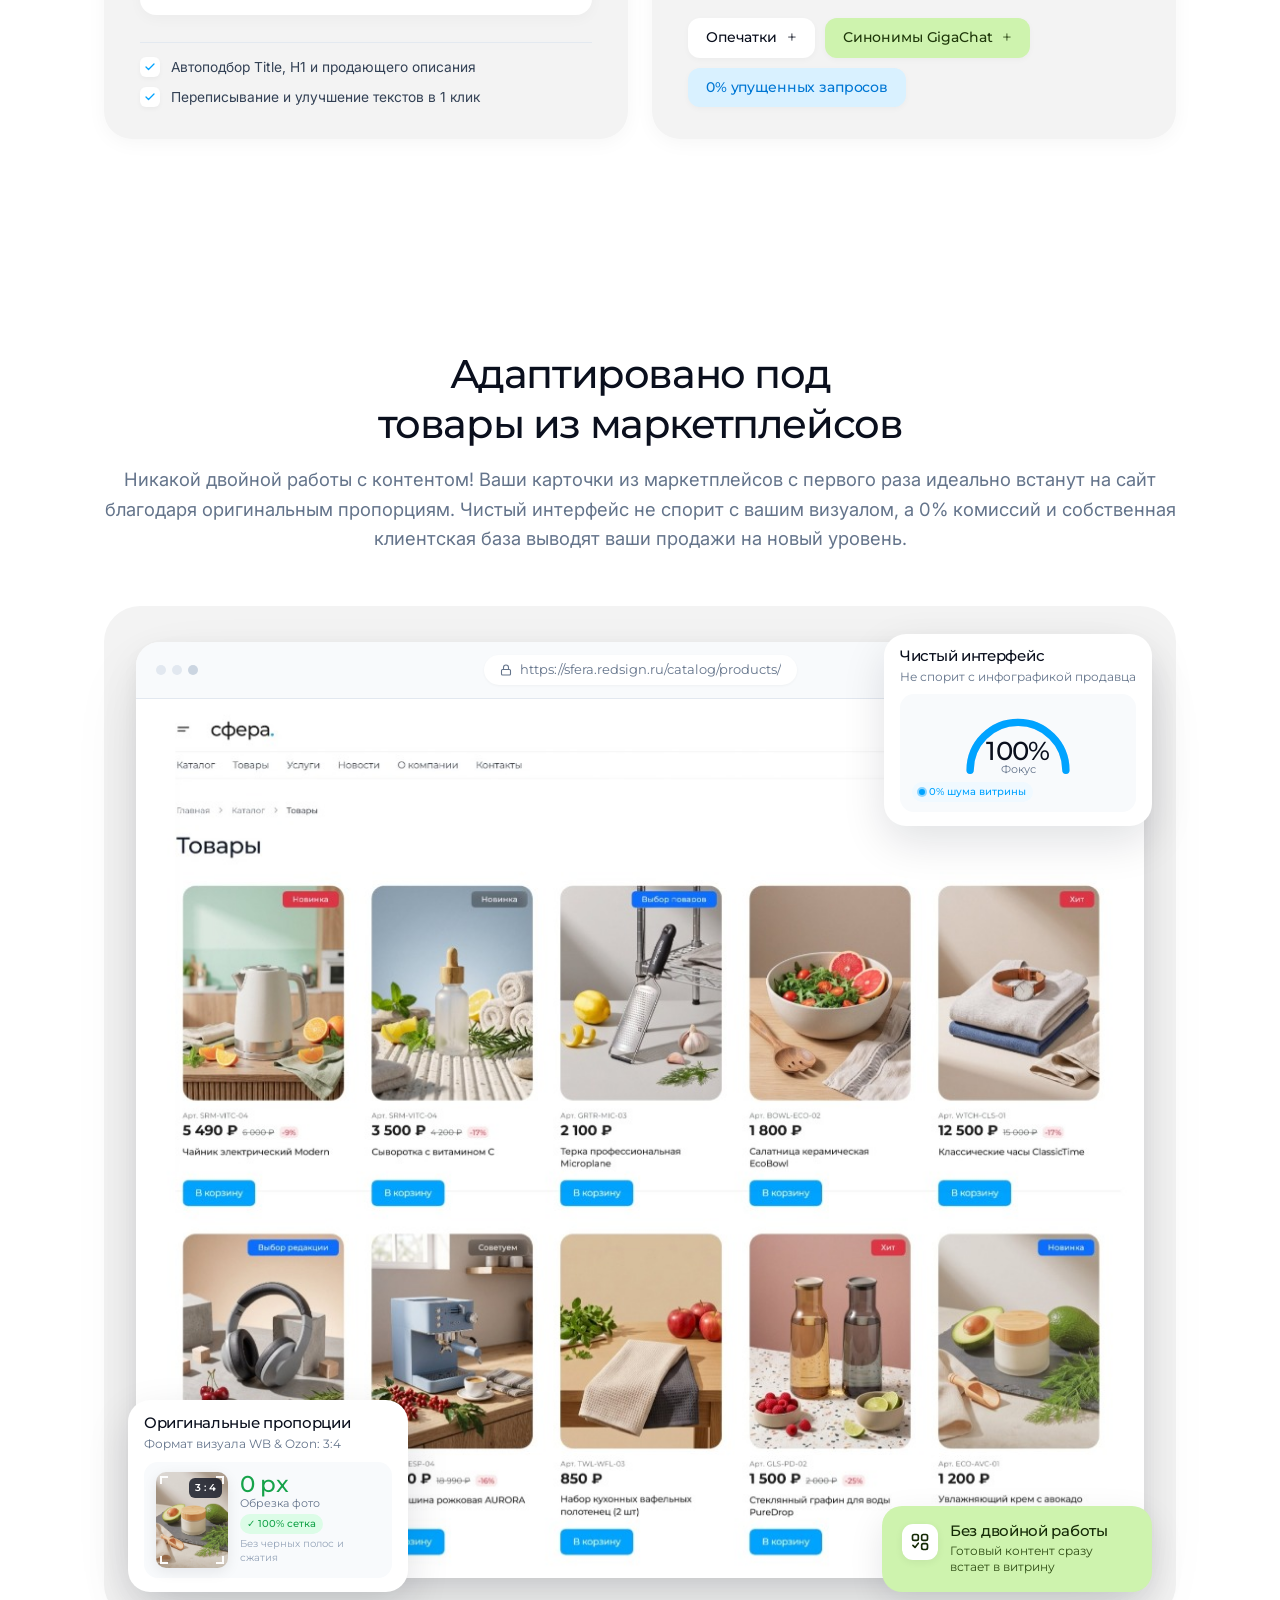
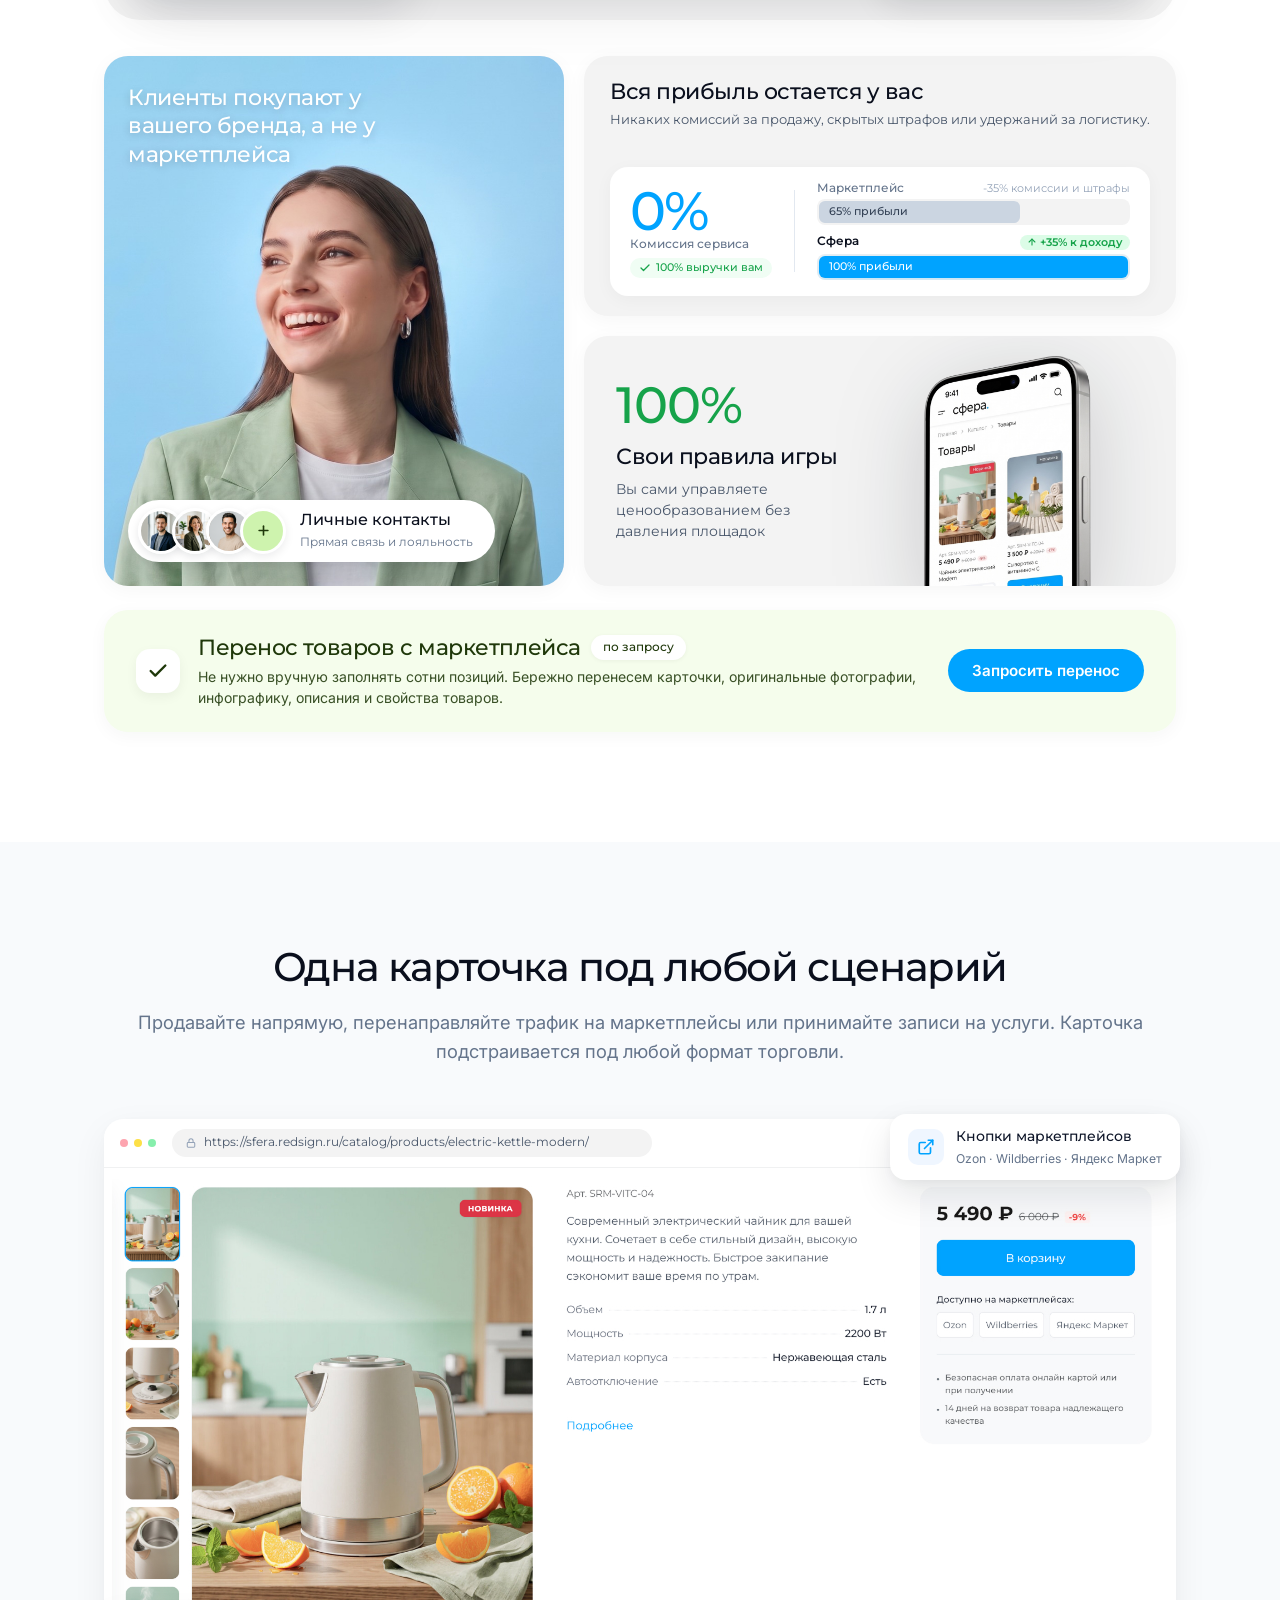
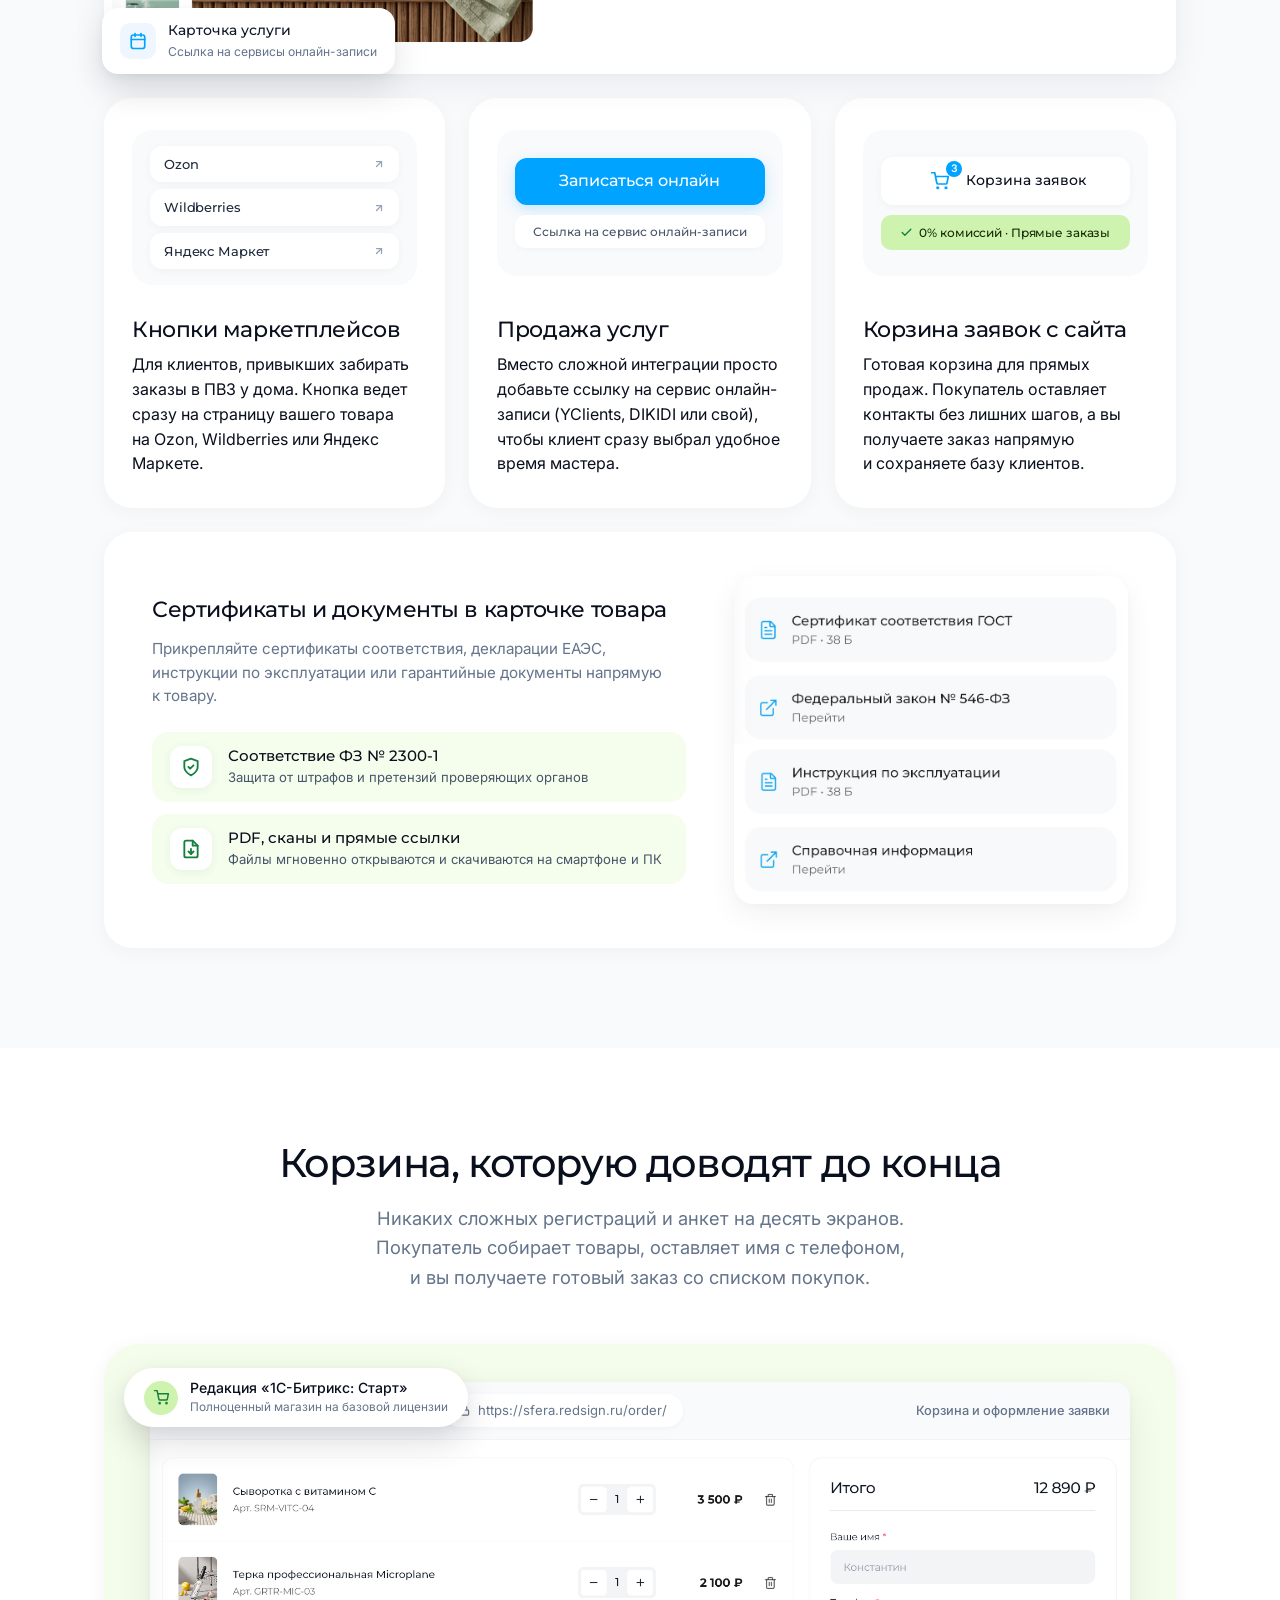
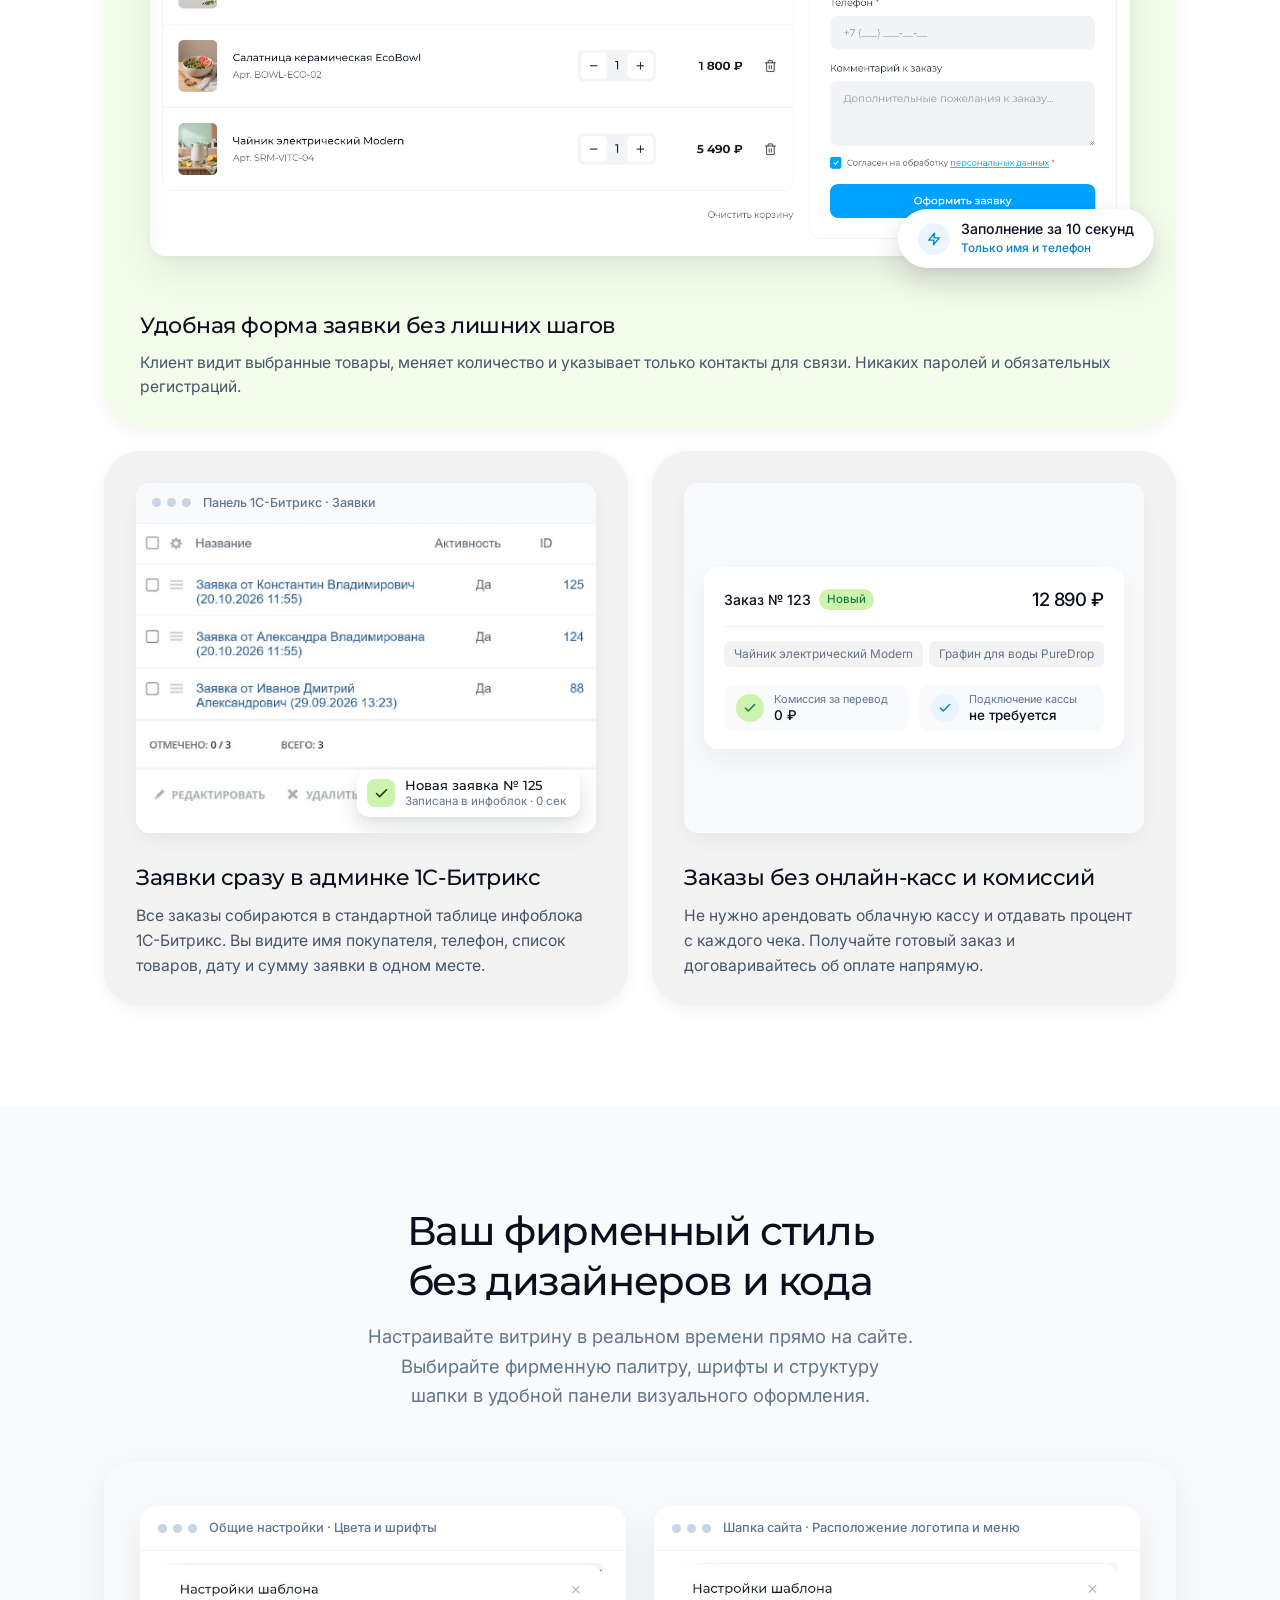
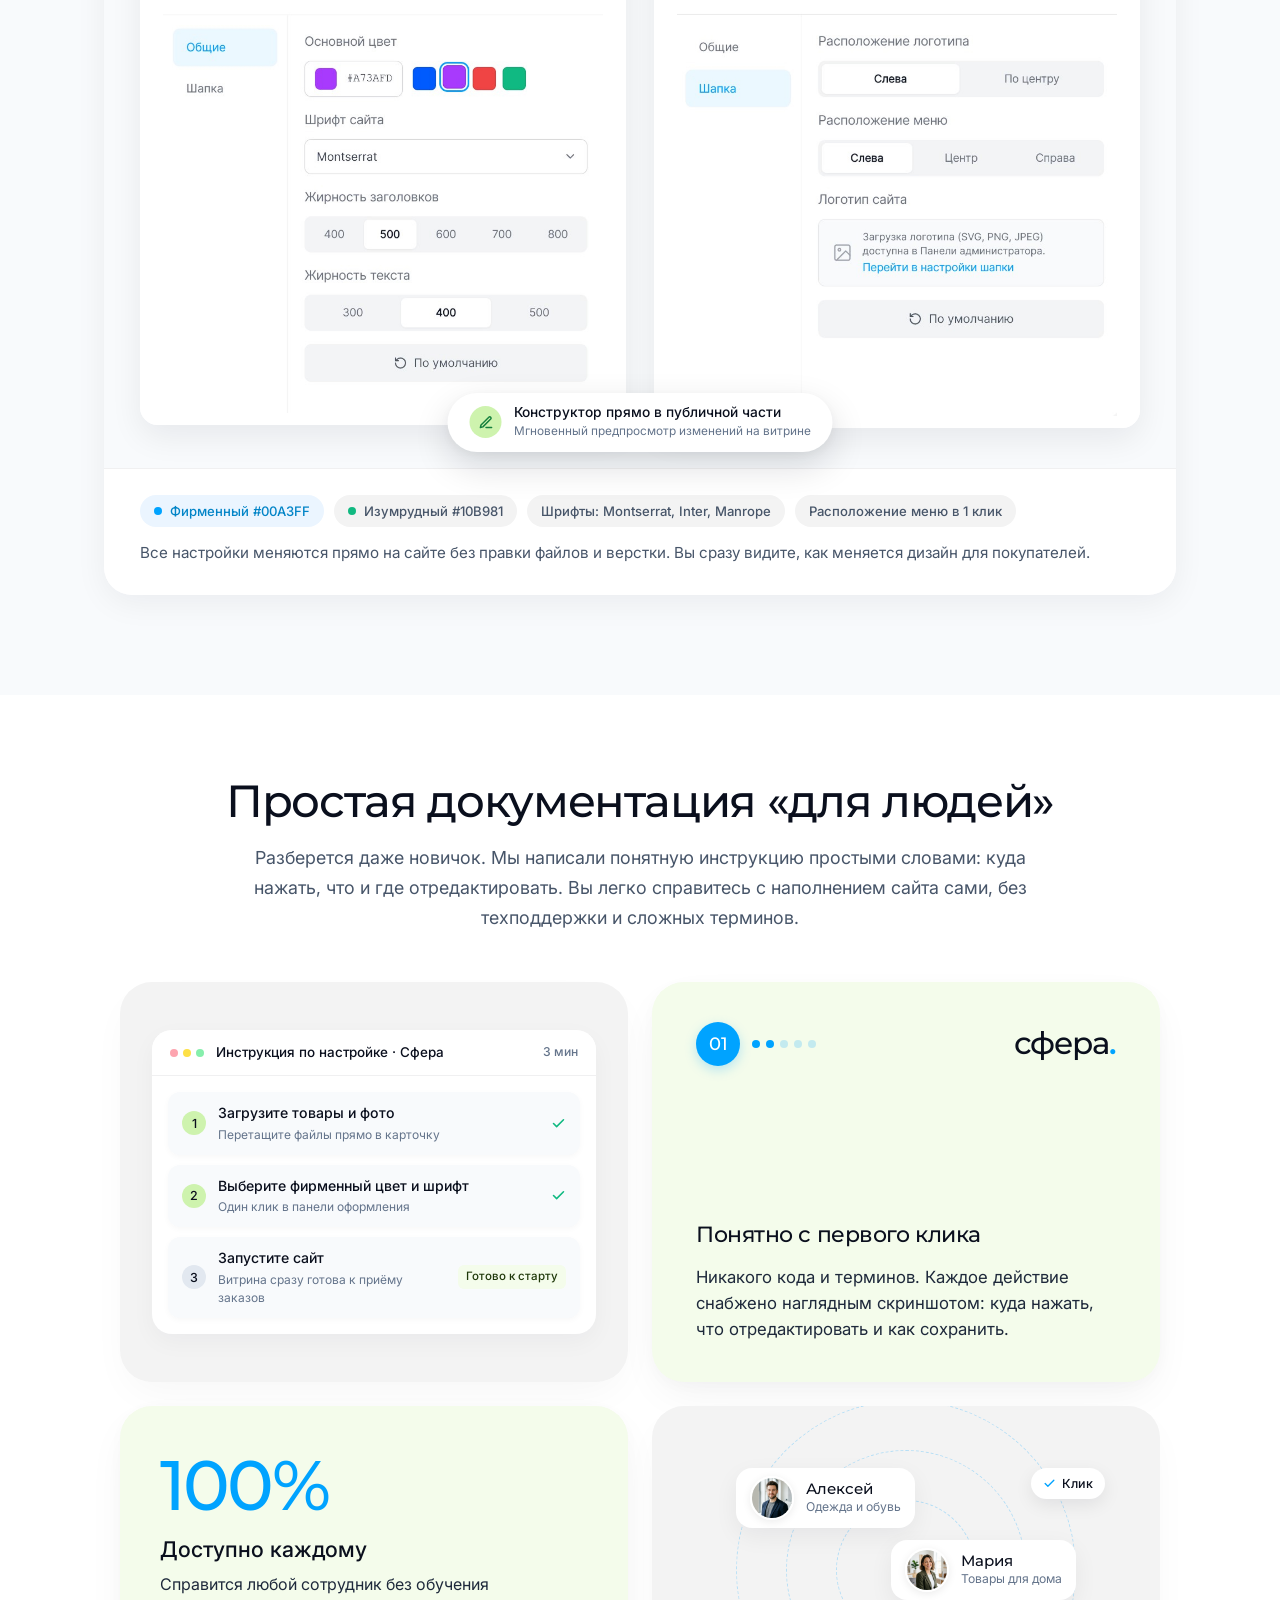
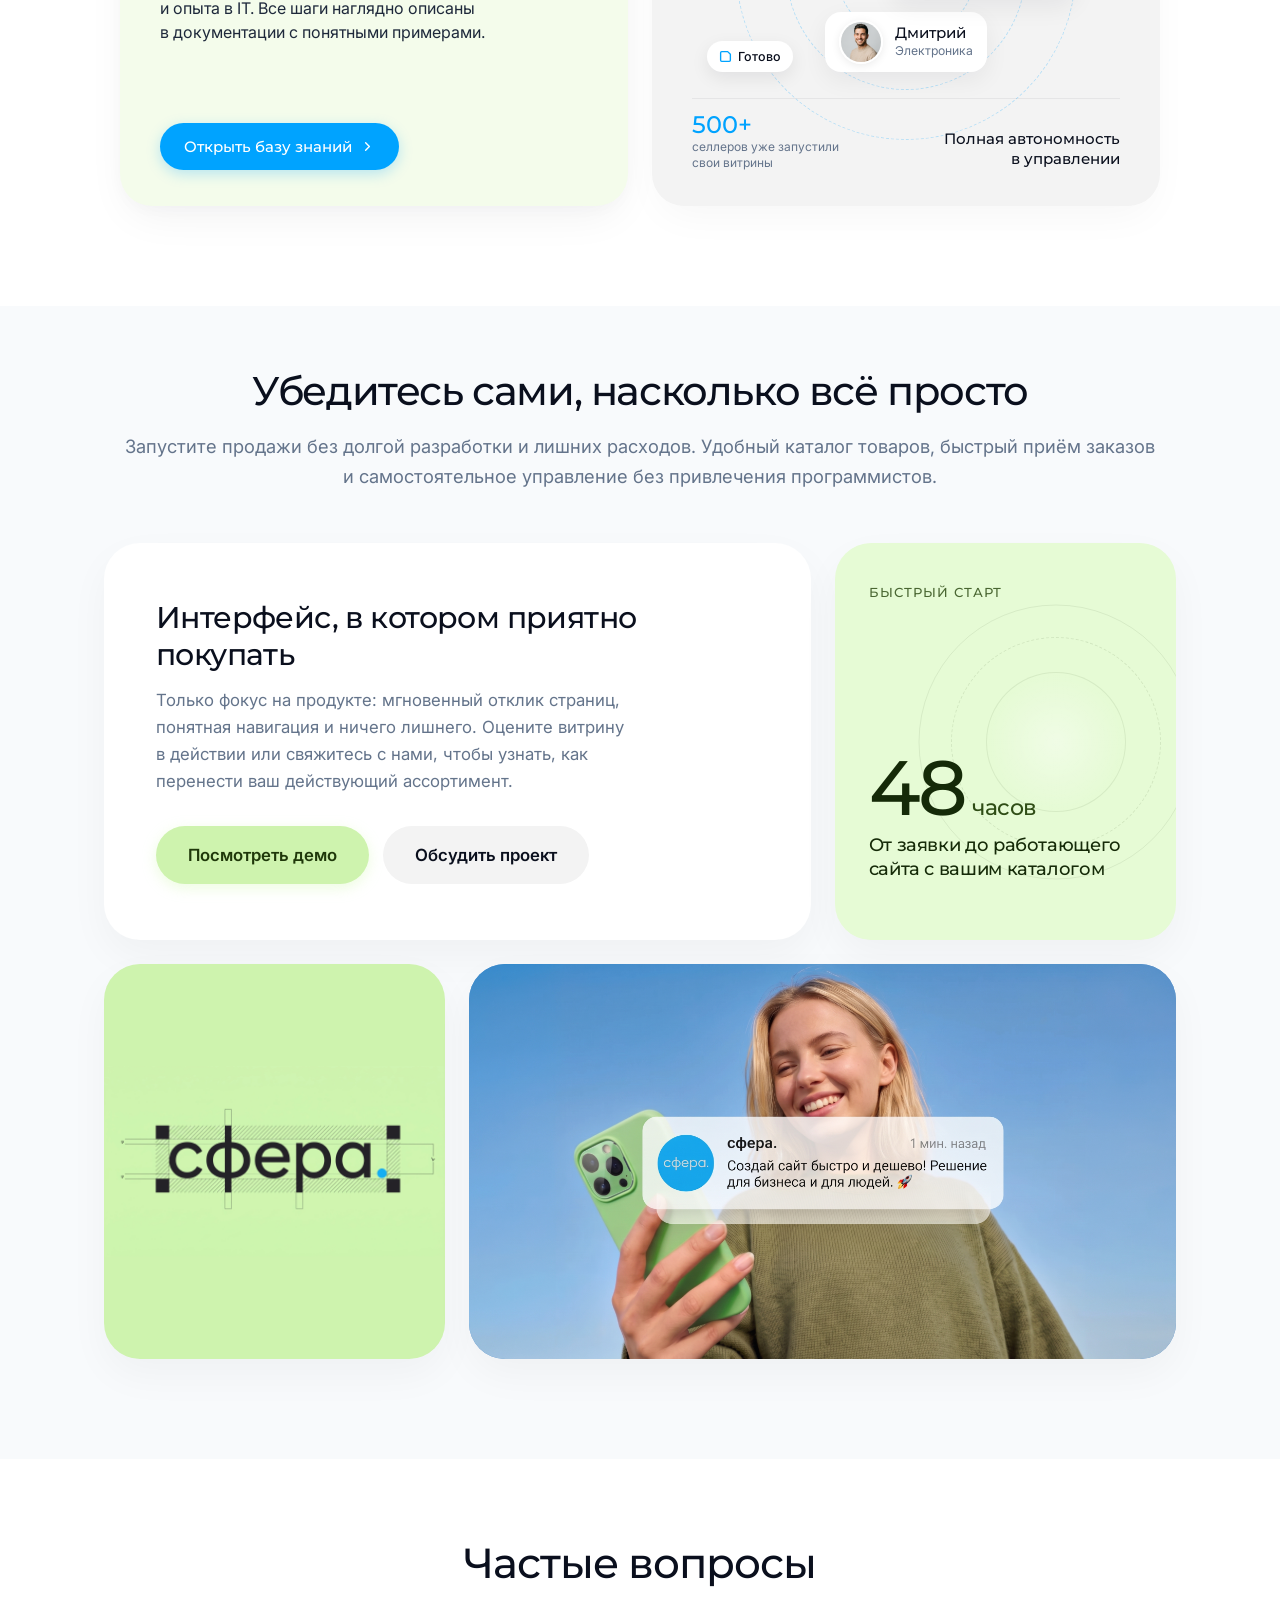
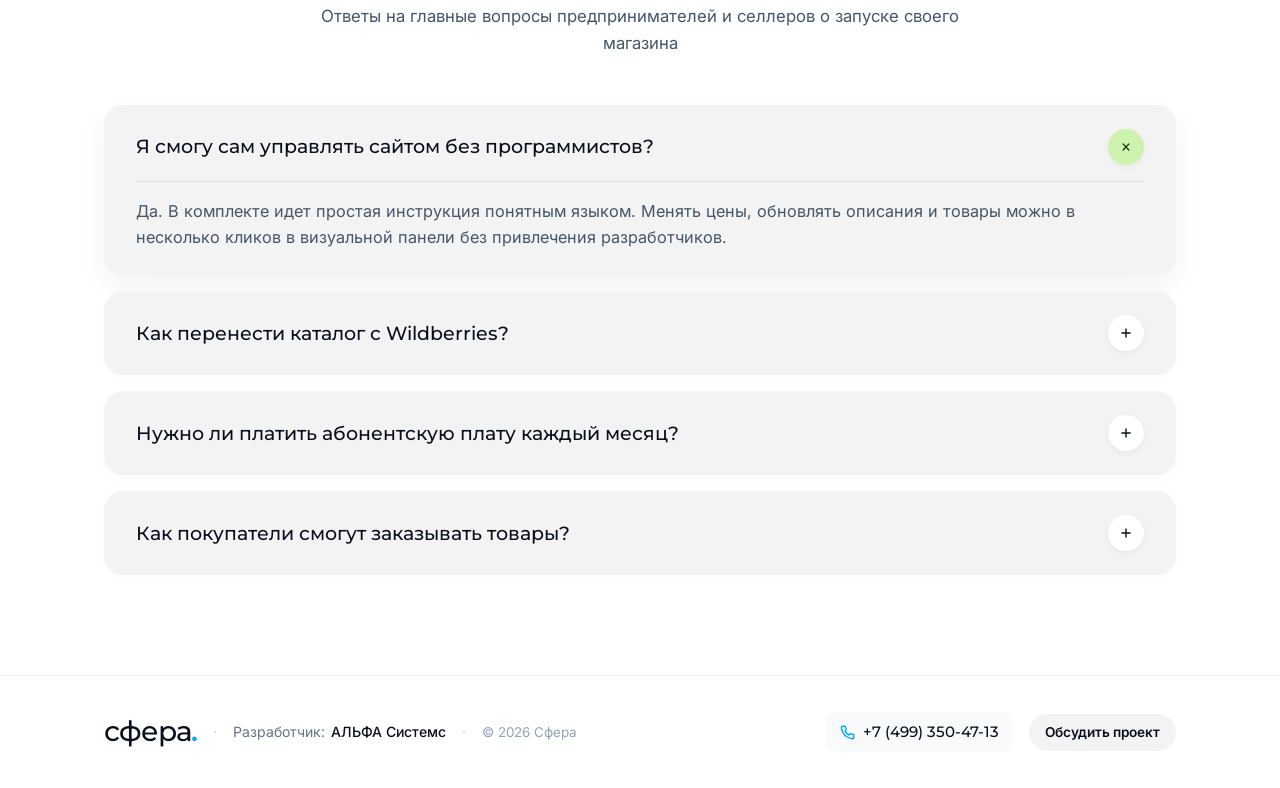
==== commit 104627c8: "copy: заголовок секции кастомизации изменен на 'Ваш фирменный стиль без дизайнеров и кода'" ====
--- a/index.html
+++ b/index.html
@@ -1419,10 +1419,10 @@
   <section class="screen-brand-customizer-section" id="customizer">
     <div class="sf-container">
       <div class="section-header-compact">
-        <h2 class="section-title-center">Визуальный конструктор: смена цветов и&nbsp;шрифтов за&nbsp;одну минуту</h2>
+        <h2 class="section-title-center">Ваш фирменный стиль без&nbsp;дизайнеров и&nbsp;кода</h2>
         <p class="section-subtitle-center s-customizer-subtitle">
-          Настраивайте витрину под&nbsp;стиль вашего бренда в&nbsp;реальном времени без&nbsp;дизайнеров и&nbsp;кода.
-          Выбирайте фирменную палитру, шрифты и&nbsp;структуру шапки в&nbsp;удобной панели настроек.
+          Настраивайте витрину в&nbsp;реальном времени прямо на&nbsp;сайте. Выбирайте фирменную палитру, шрифты
+          и&nbsp;структуру шапки в&nbsp;удобной панели визуального оформления.
         </p>
       </div>
 
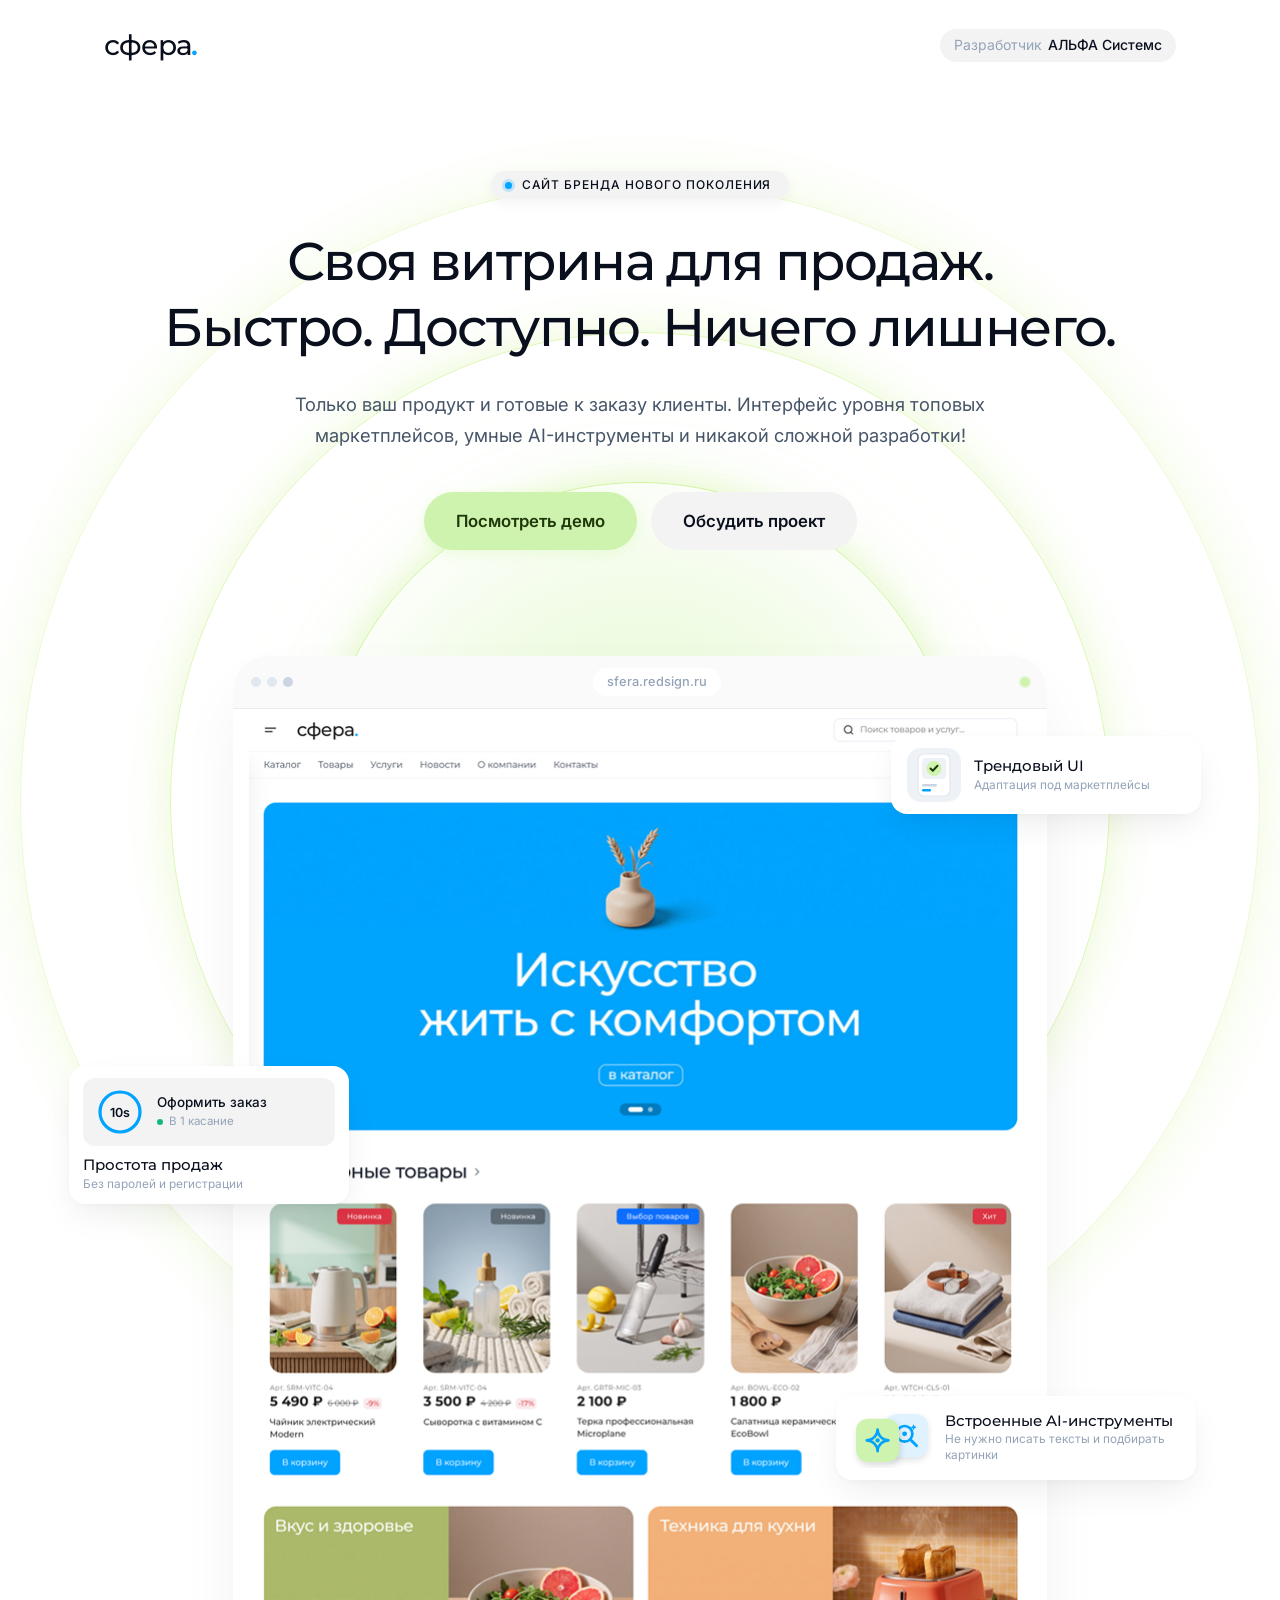
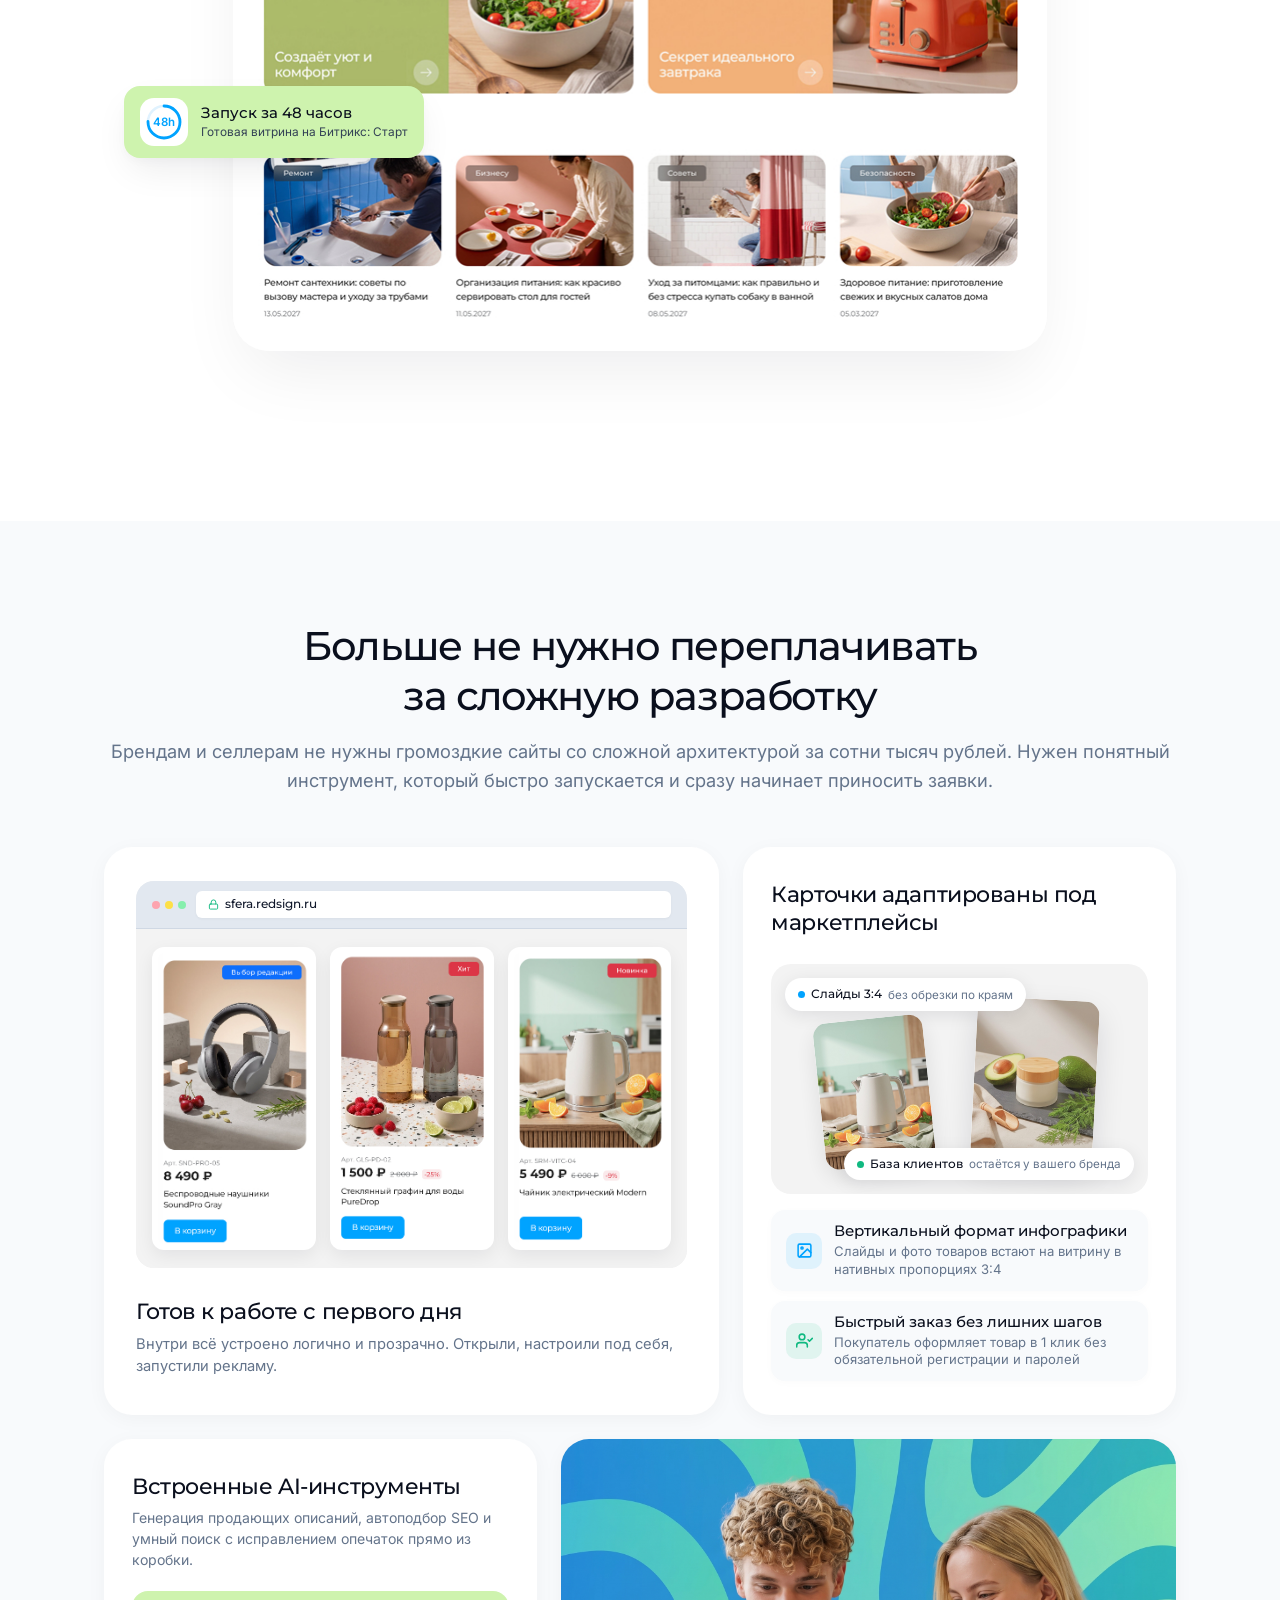
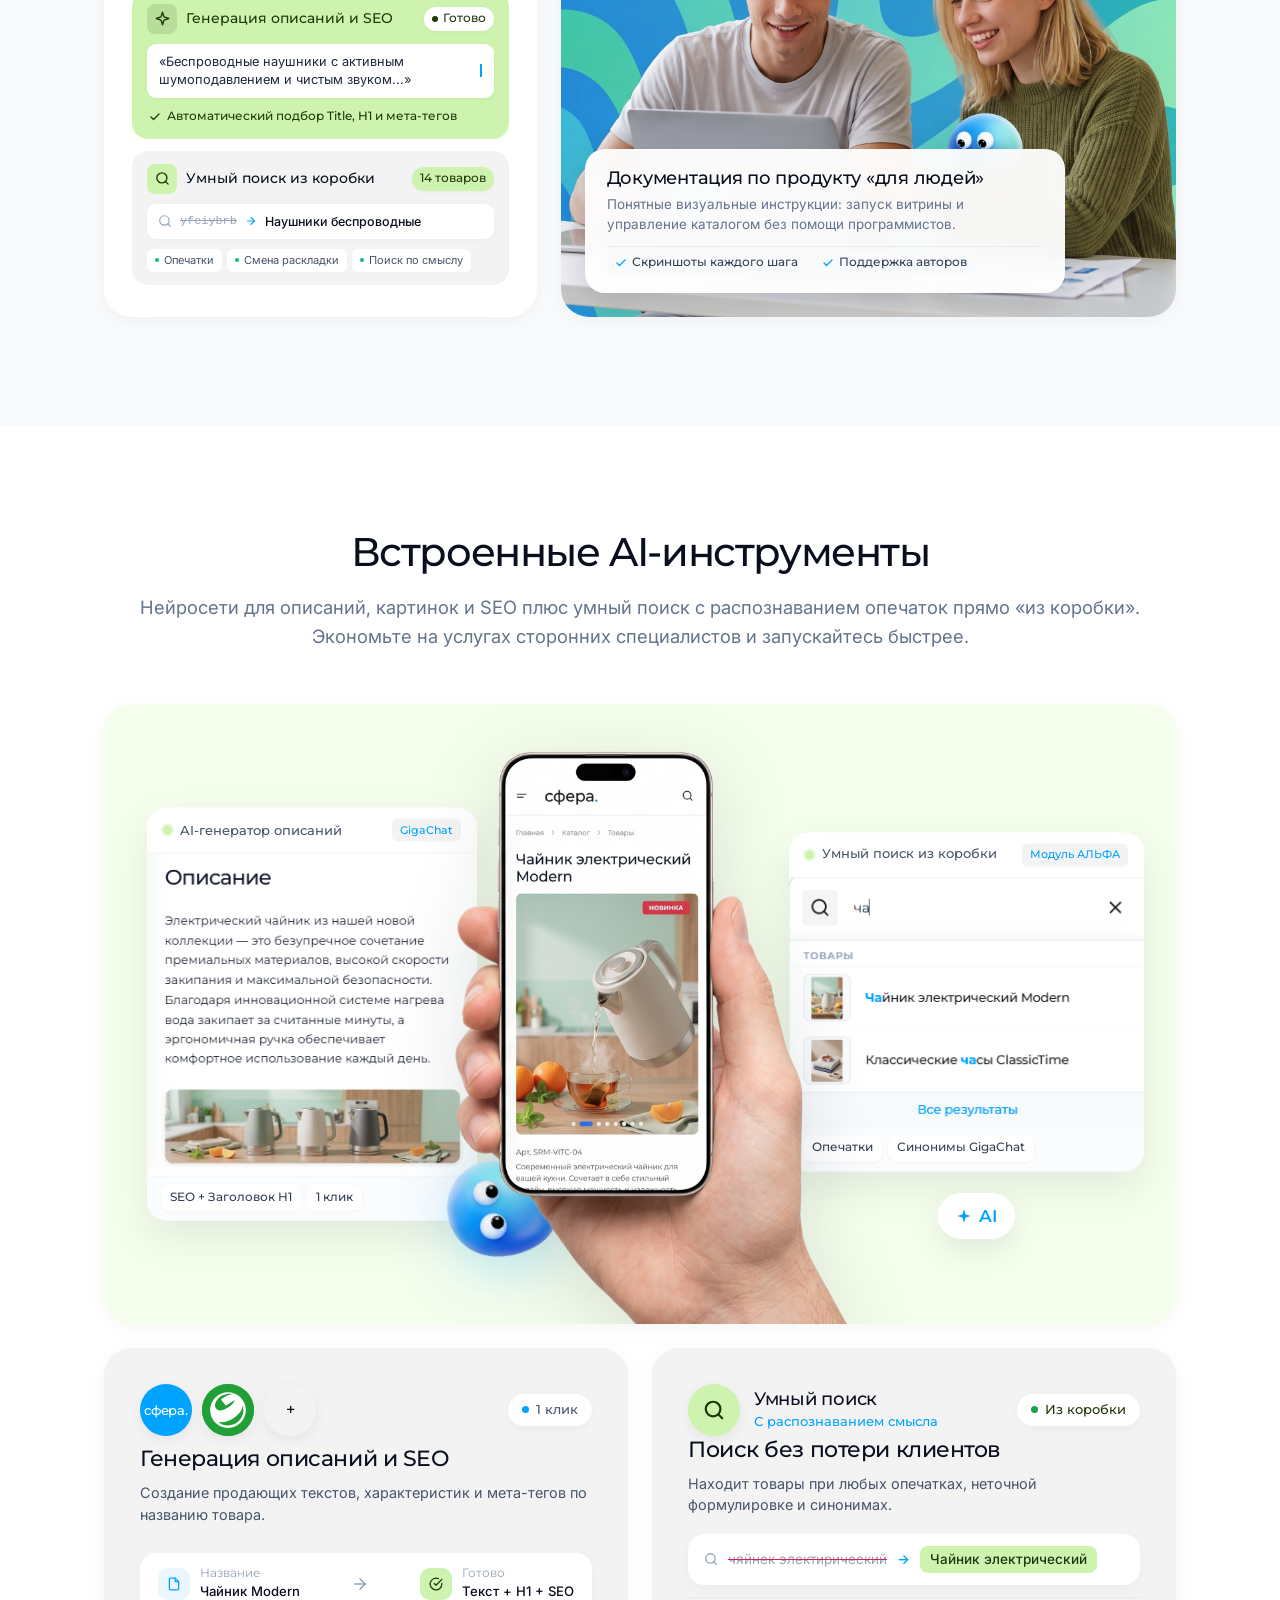
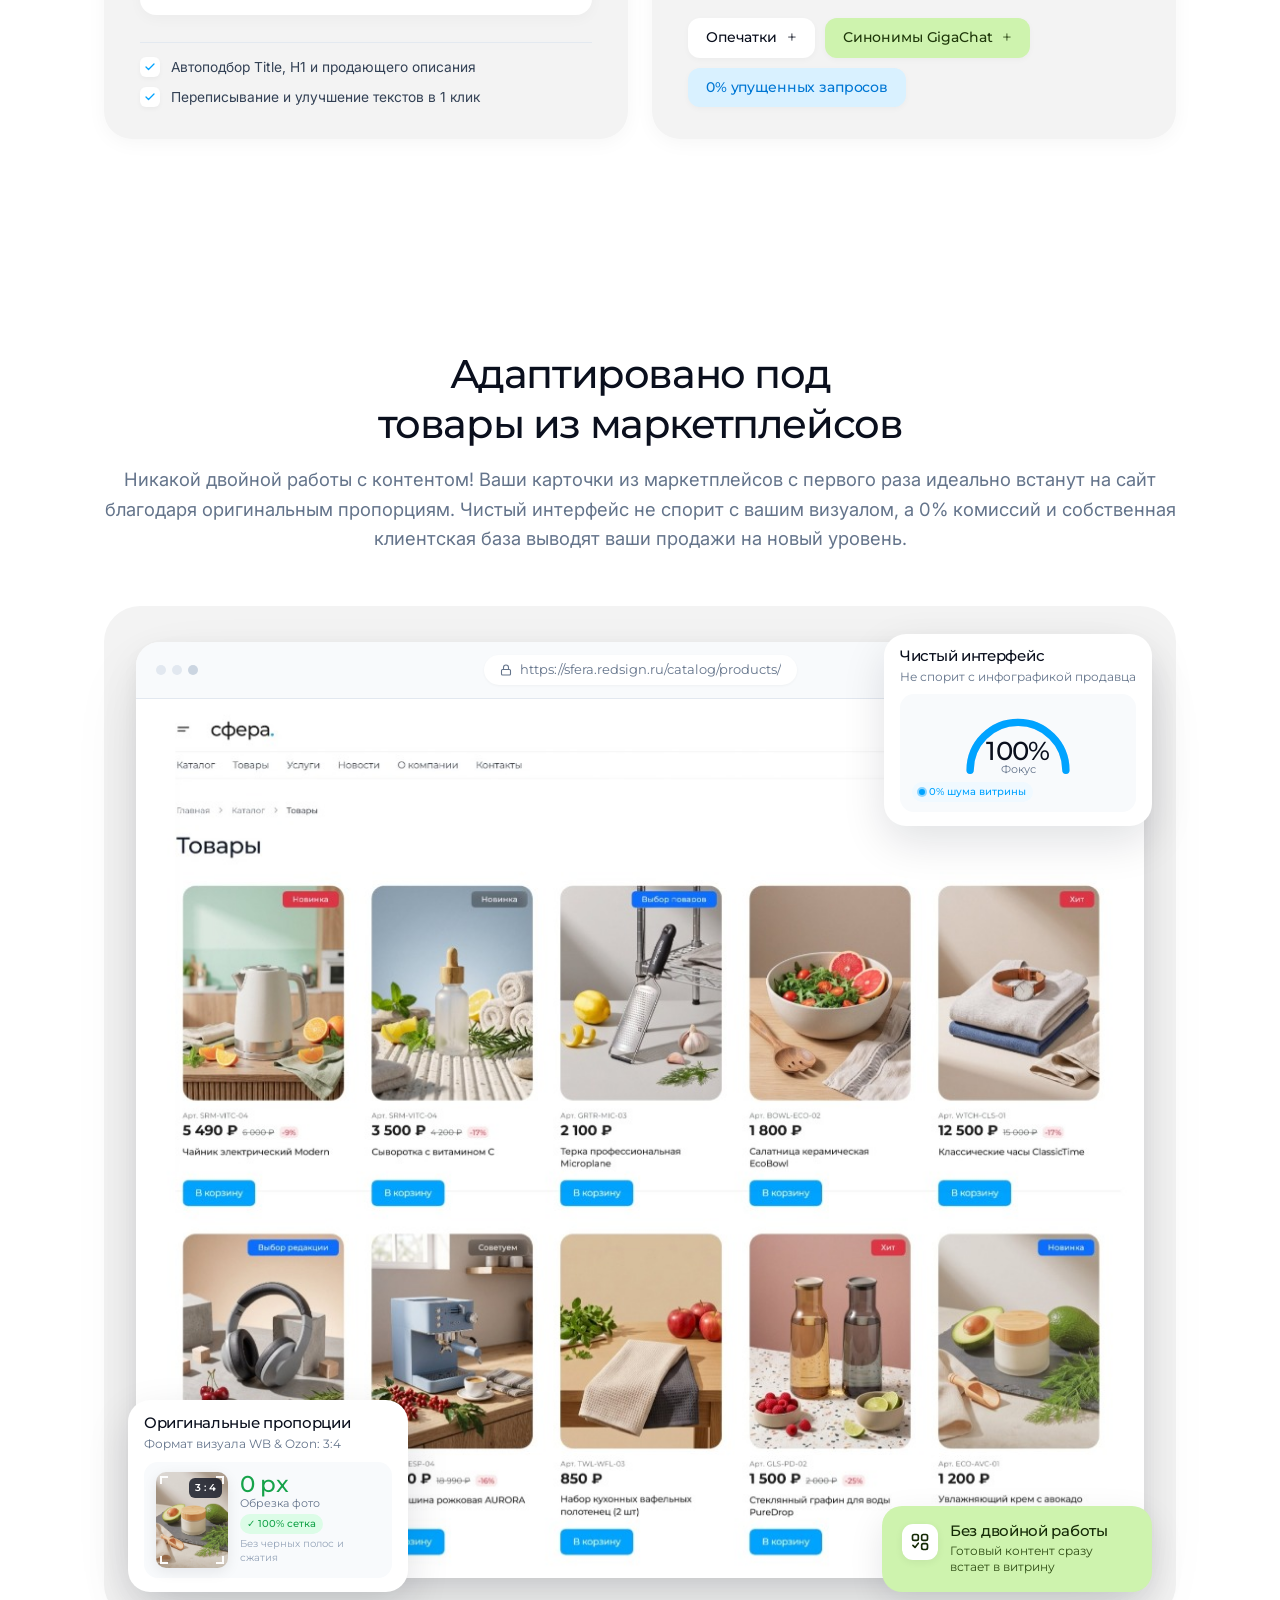
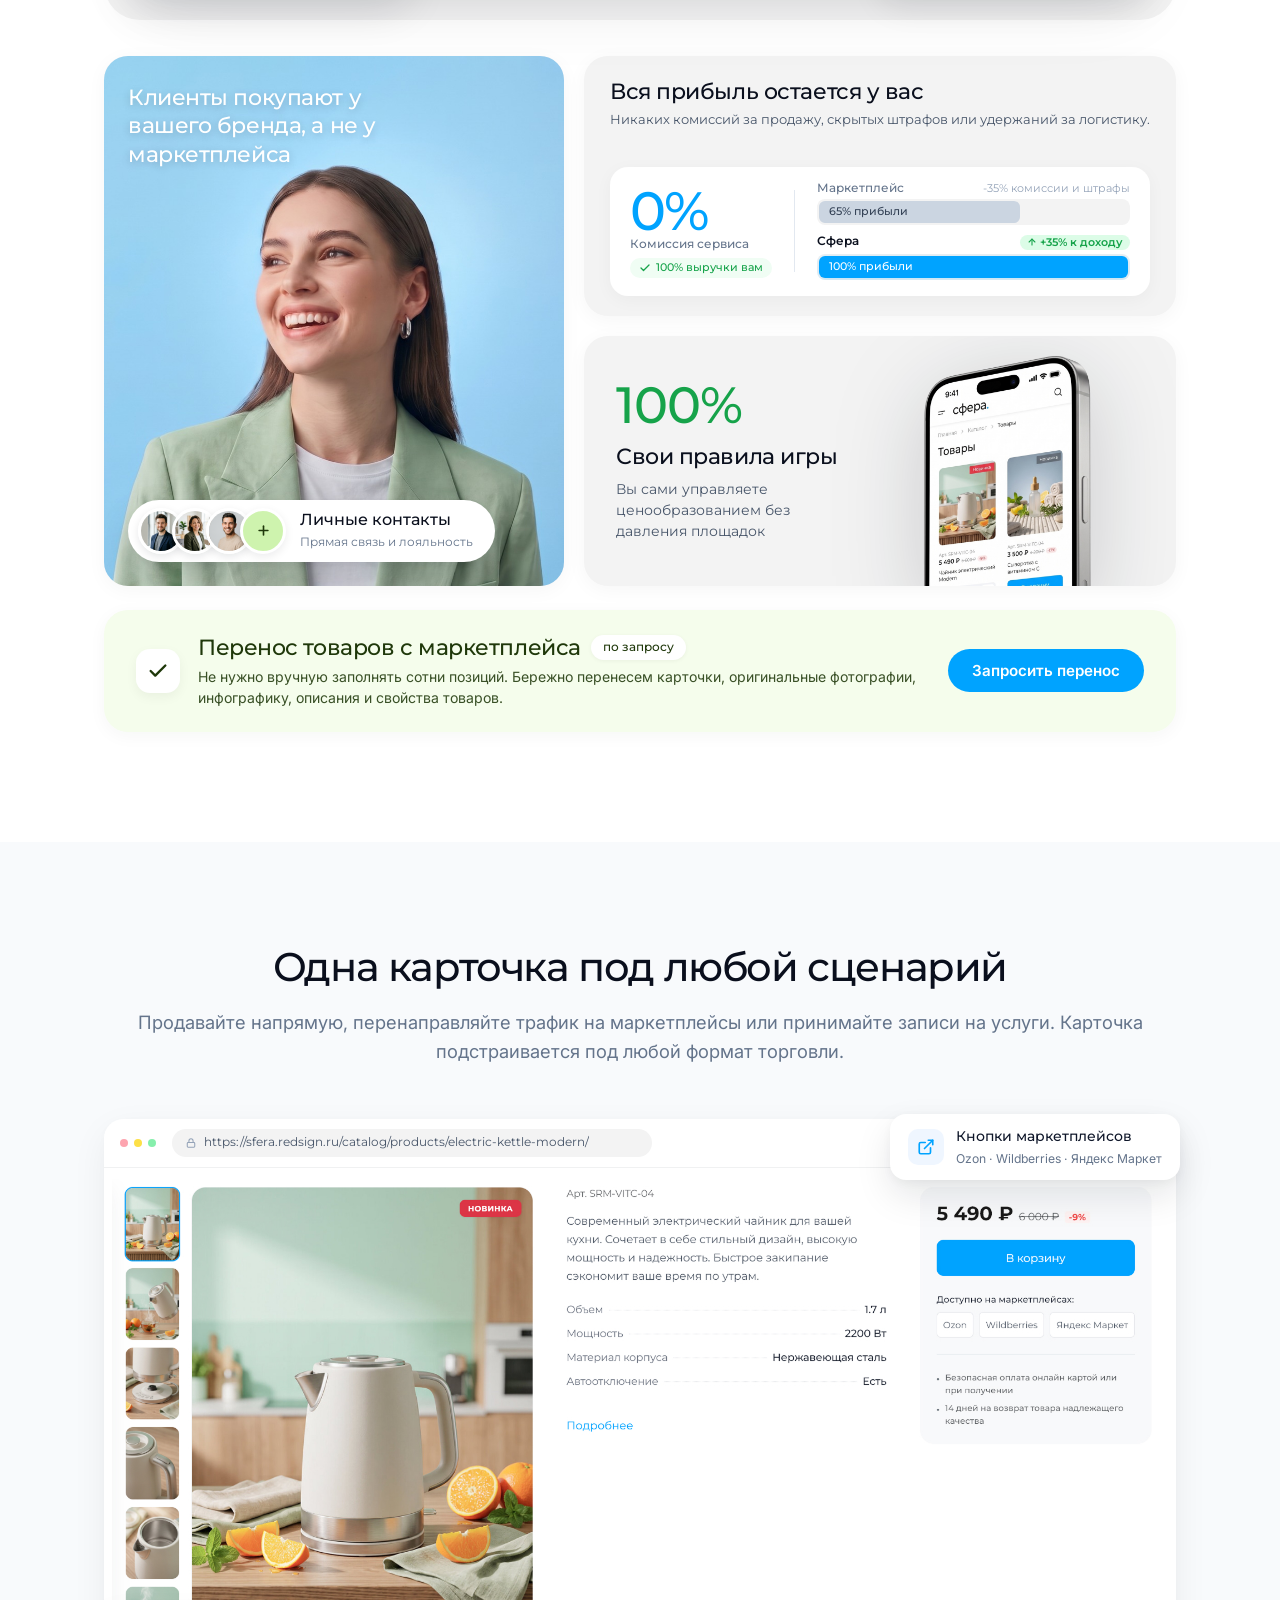
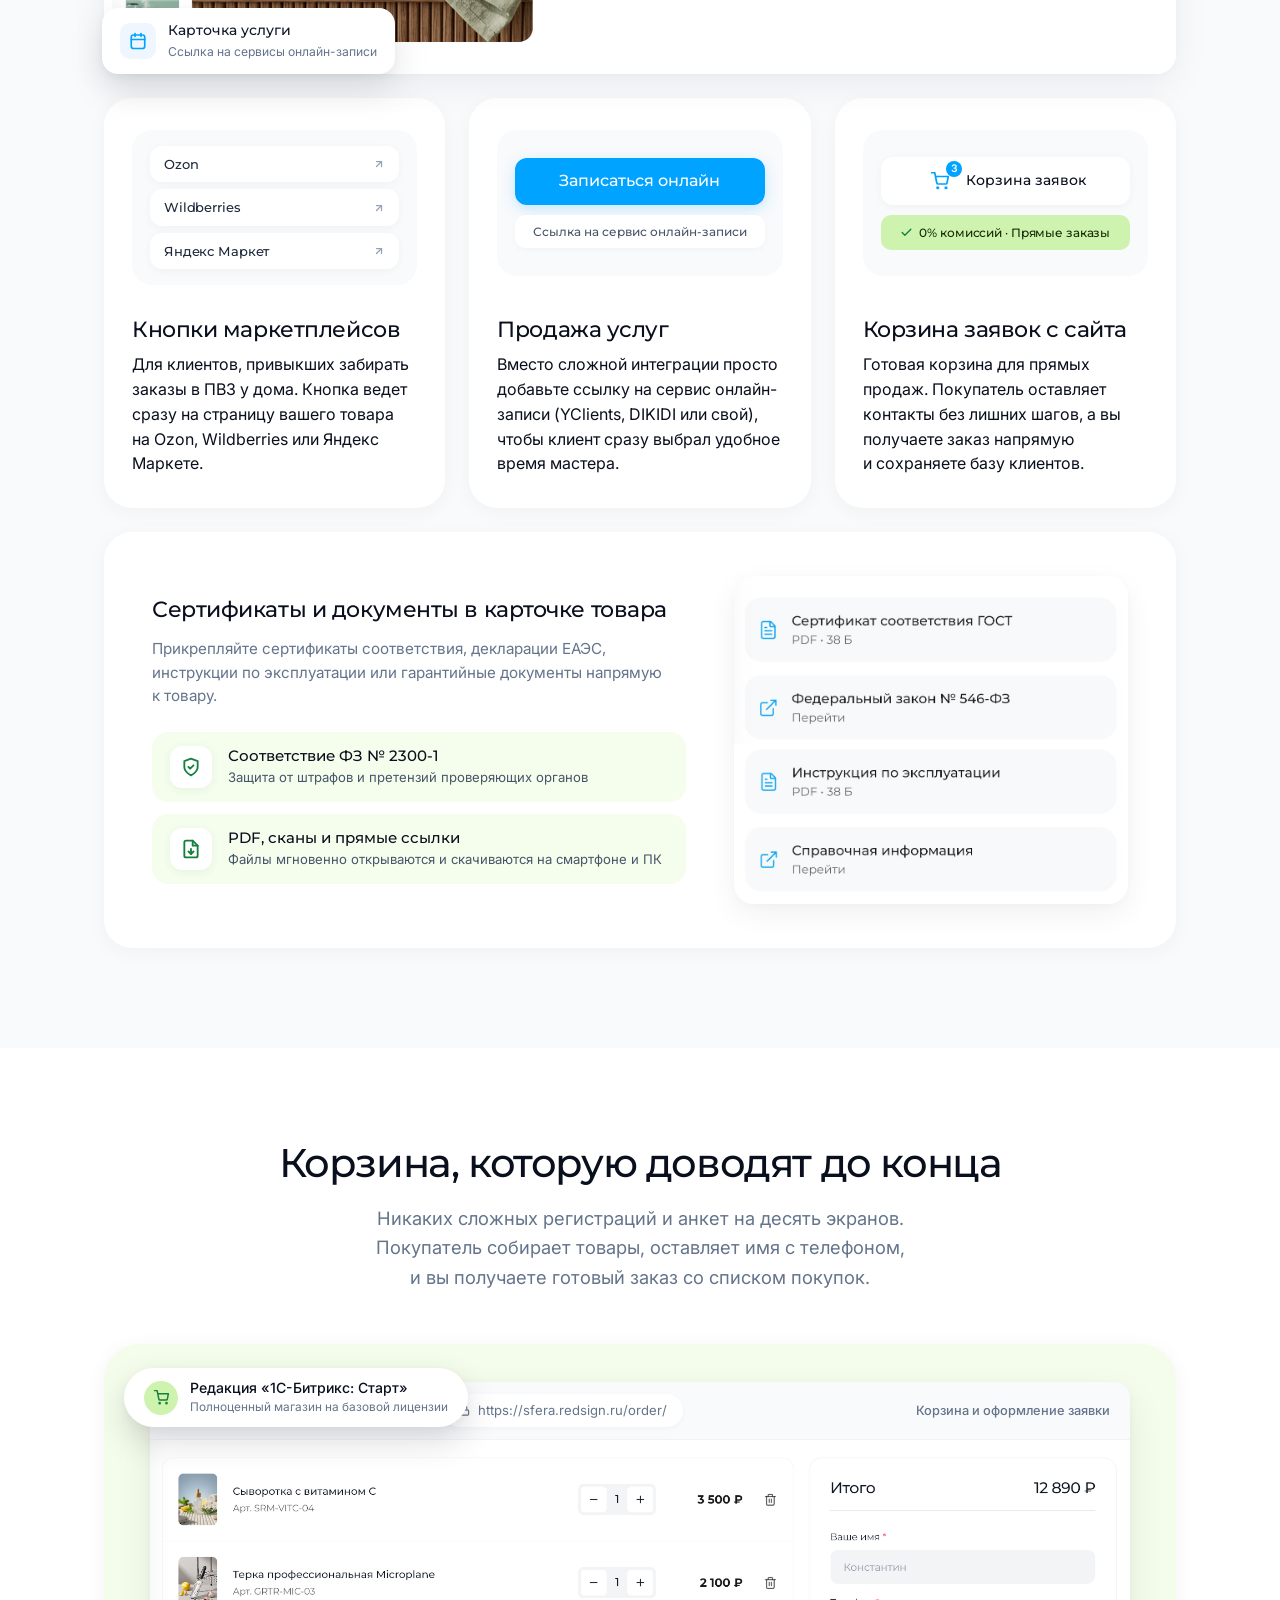
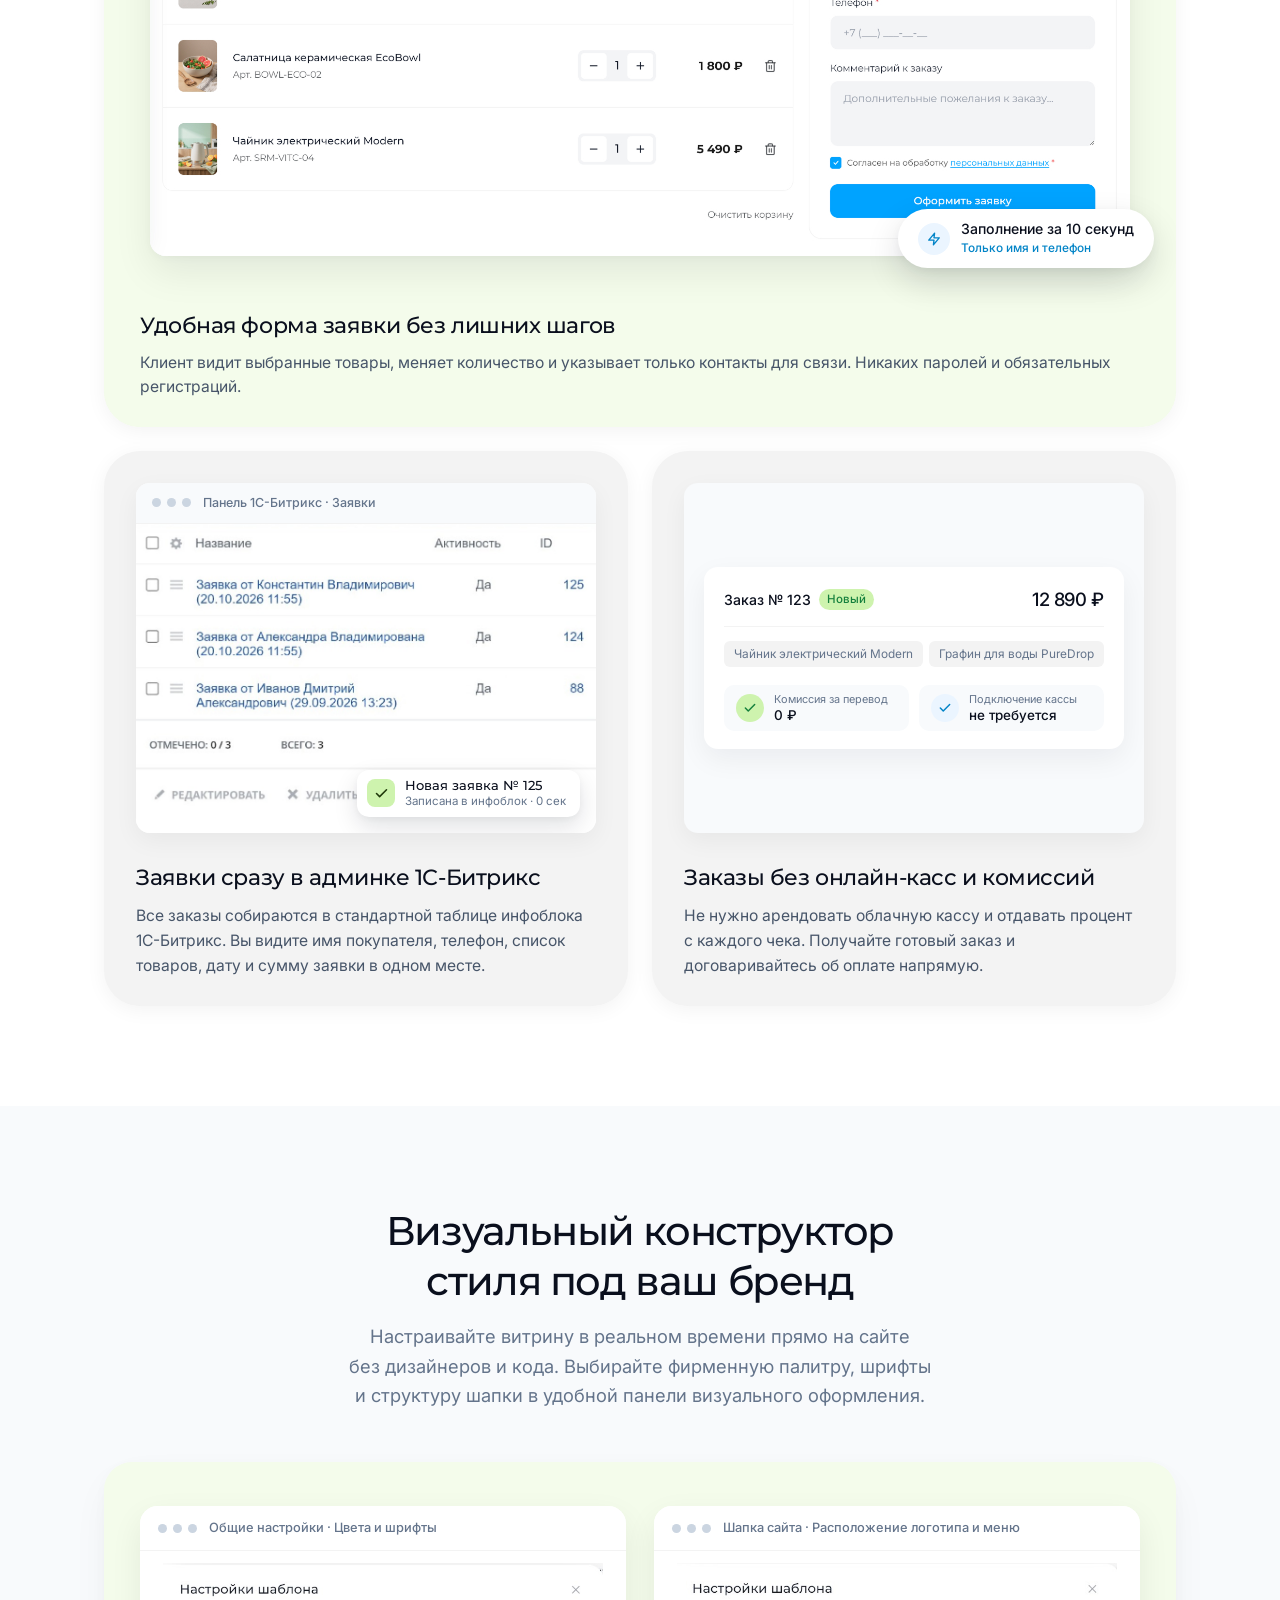
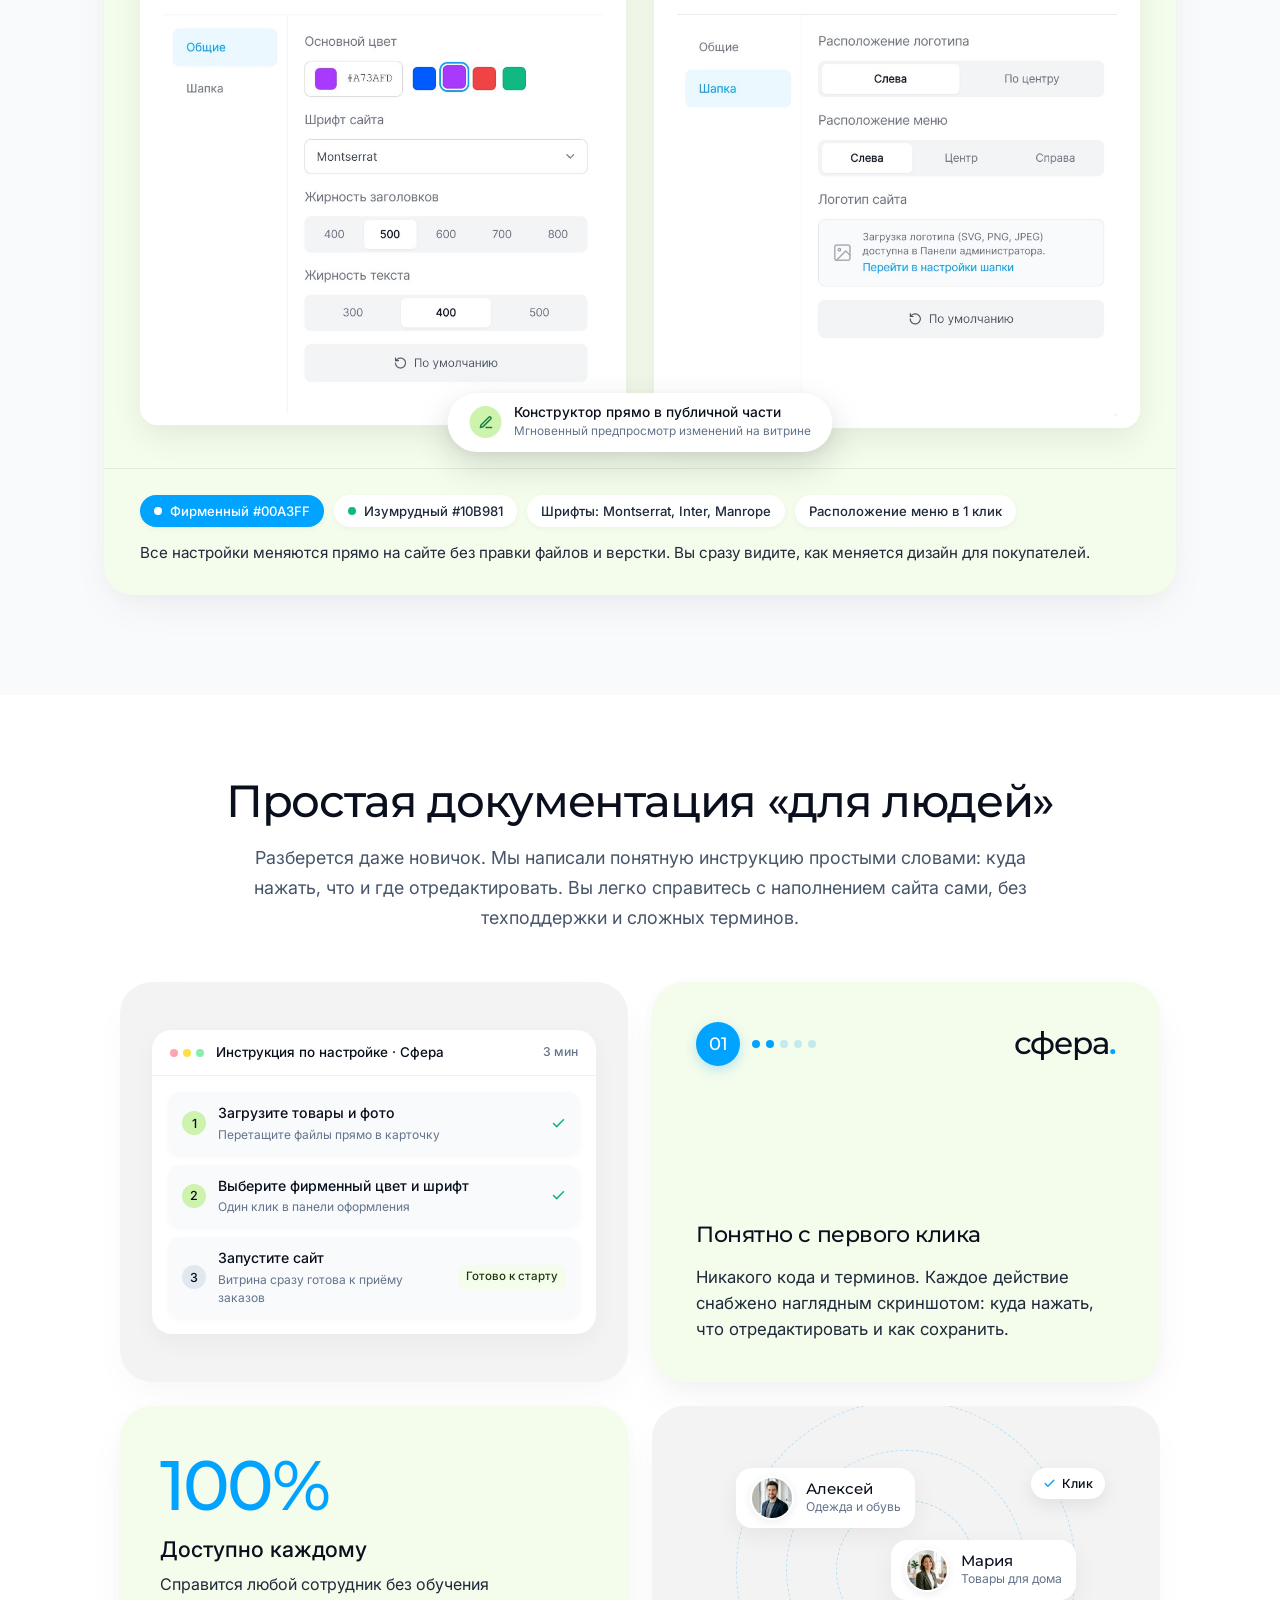
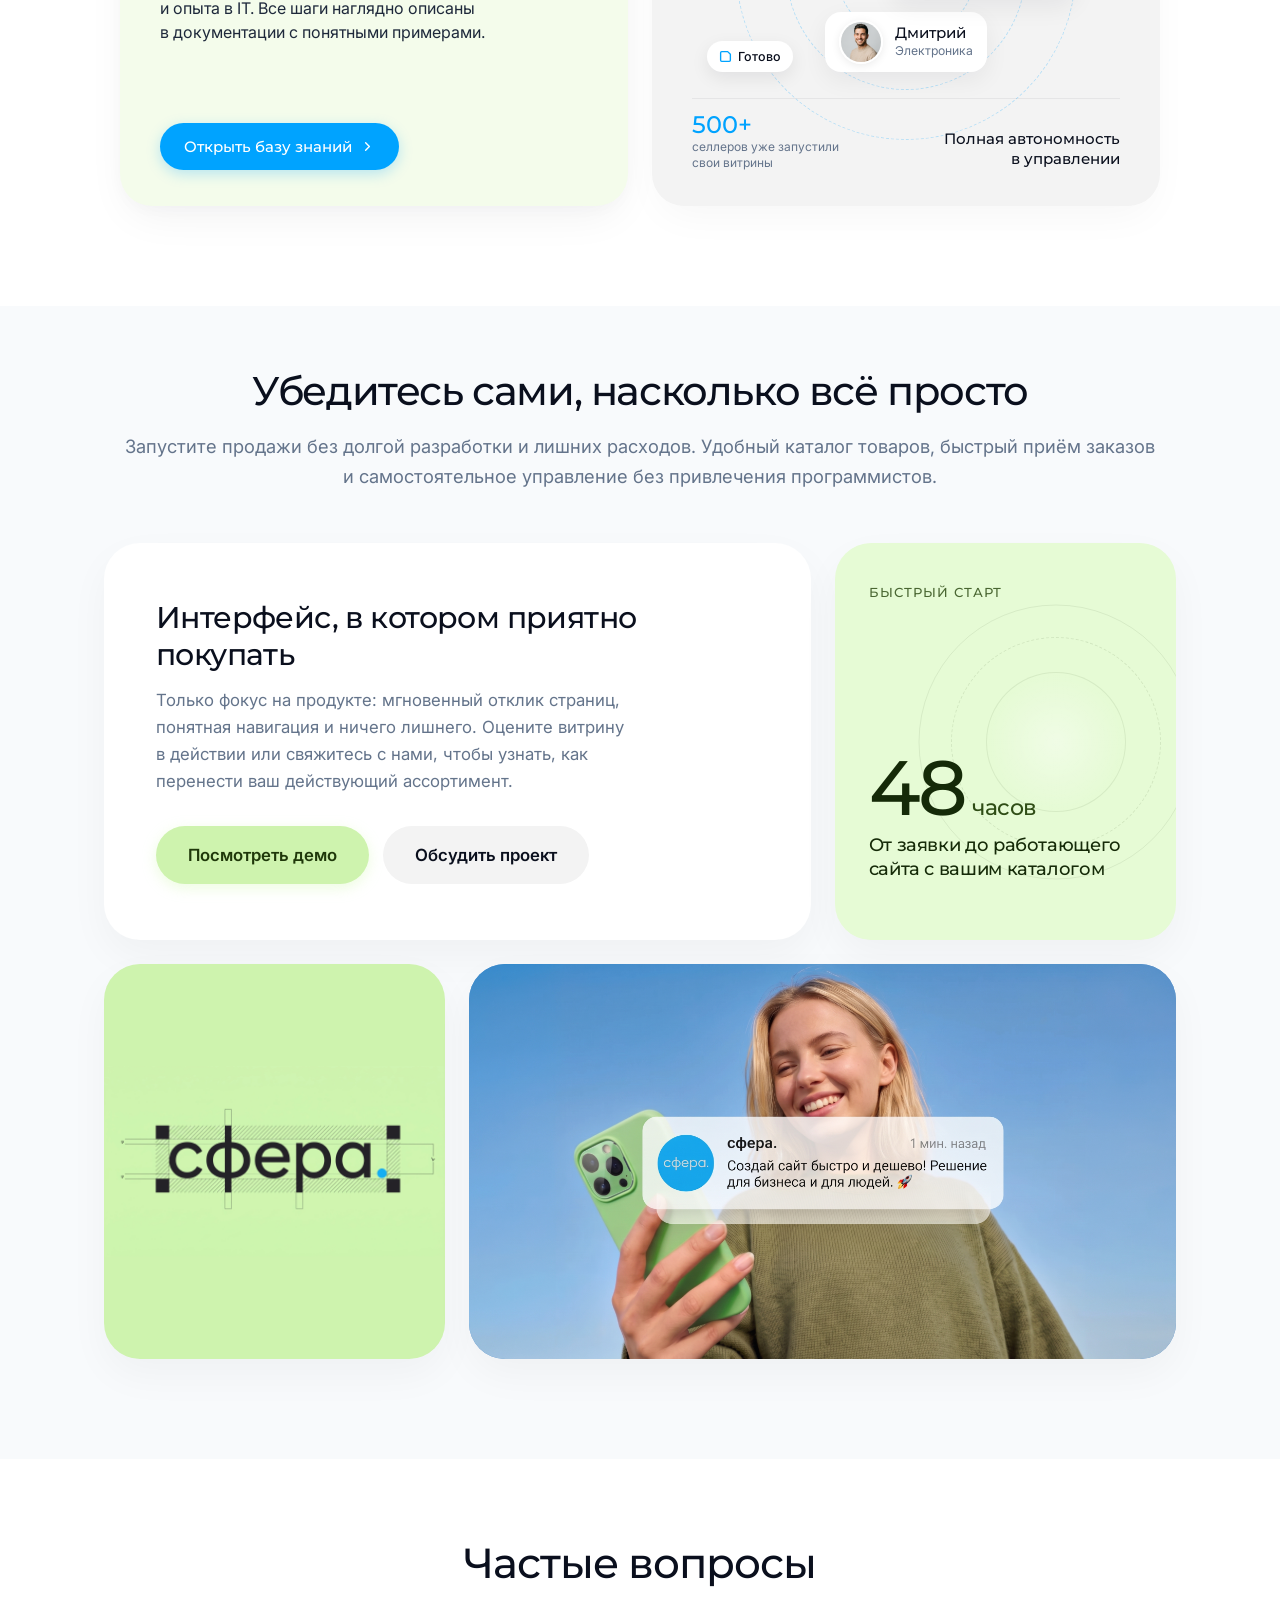
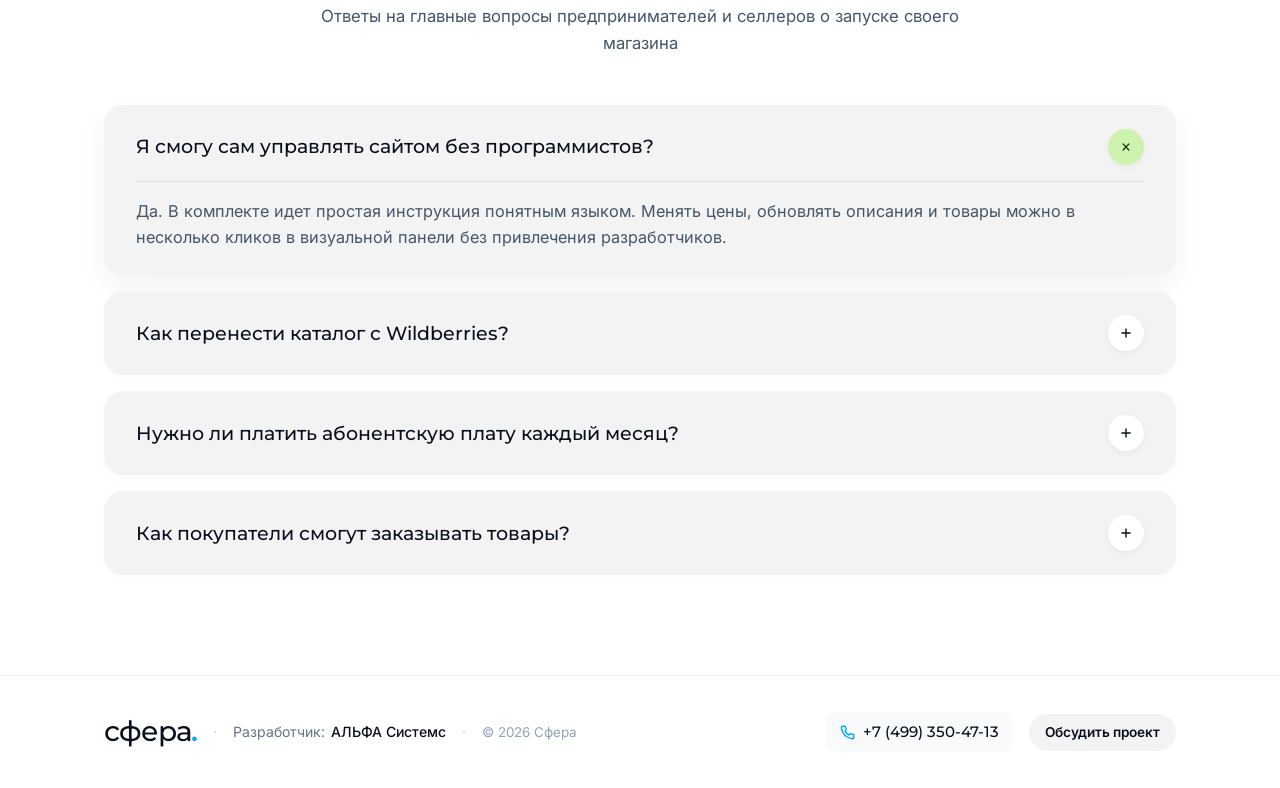
==== commit b3dcd0bb: "copy: заголовок секции кастомизации изменен на 'Визуальный конструктор стиля под ваш бренд'" ====
--- a/index.html
+++ b/index.html
@@ -1419,10 +1419,10 @@
   <section class="screen-brand-customizer-section" id="customizer">
     <div class="sf-container">
       <div class="section-header-compact">
-        <h2 class="section-title-center">Ваш фирменный стиль без&nbsp;дизайнеров и&nbsp;кода</h2>
+        <h2 class="section-title-center">Визуальный конструктор стиля под&nbsp;ваш бренд</h2>
         <p class="section-subtitle-center s-customizer-subtitle">
-          Настраивайте витрину в&nbsp;реальном времени прямо на&nbsp;сайте. Выбирайте фирменную палитру, шрифты
-          и&nbsp;структуру шапки в&nbsp;удобной панели визуального оформления.
+          Настраивайте витрину в&nbsp;реальном времени прямо на&nbsp;сайте без&nbsp;дизайнеров и&nbsp;кода. Выбирайте
+          фирменную палитру, шрифты и&nbsp;структуру шапки в&nbsp;удобной панели визуального оформления.
         </p>
       </div>
 
--- a/style.css
+++ b/style.css
@@ -4894,9 +4894,9 @@
                 }
 
                 .s-customizer-stage-card {
-                  background: #FFFFFF;
+                  background: rgb(244 252 235);
                   border-radius: 28px;
-                  box-shadow: 0 8px 32px rgba(10, 15, 29, 0.06);
+                  box-shadow: 0 16px 44px -8px rgba(10, 15, 29, 0.06), 0 4px 16px rgba(10, 15, 29, 0.02);
                   overflow: hidden;
                   display: flex;
                   flex-direction: column;
@@ -4904,7 +4904,7 @@
 
                 .s-customizer-stage {
                   position: relative;
-                  background: #F8FAFC;
+                  background: transparent;
                   padding: 44px 36px 40px;
                   display: grid;
                   grid-template-columns: 1fr 1fr;
@@ -4919,12 +4919,10 @@
                   box-shadow: 0 12px 32px rgba(10, 15, 29, 0.07);
                   display: flex;
                   flex-direction: column;
-                  transition: transform 0.25s ease, box-shadow 0.25s ease;
                 }
 
                 .s-customizer-modal-window:hover {
-                  transform: translateY(-3px);
-                  box-shadow: 0 18px 40px rgba(10, 15, 29, 0.1);
+                  transform: none;
                 }
 
                 .s-modal-window-header {
@@ -5020,8 +5018,8 @@
                 /* Нижняя зона описания */
                 .s-customizer-footer-desc {
                   padding: 26px 36px 30px;
-                  background: #FFFFFF;
-                  border-top: 1px solid rgba(10, 15, 29, 0.06);
+                  background: transparent;
+                  border-top: 1px solid rgba(31, 56, 10, 0.08);
                   display: flex;
                   flex-direction: column;
                   gap: 14px;
@@ -5038,11 +5036,12 @@
                   display: inline-flex;
                   align-items: center;
                   gap: 8px;
-                  background: rgb(243, 243, 243);
+                  background: #FFFFFF;
+                  box-shadow: 0 2px 6px rgba(10, 15, 29, 0.04);
                   padding: 6px 14px;
                   border-radius: var(--radius-pill);
                   font-size: 0.82rem;
-                  color: #475569;
+                  color: #1E293B;
                   font-weight: 500;
                 }
 
@@ -5061,13 +5060,17 @@
                 }
 
                 .s-customizer-chip.active-blue {
-                  background: #EBF5FF;
-                  color: #0284C7;
+                  background: #00A3FF;
+                  color: #FFFFFF;
+                }
+
+                .s-customizer-chip.active-blue .s-chip-dot.blue {
+                  background: #FFFFFF;
                 }
 
                 .s-customizer-footer-note {
                   font-size: 0.95rem;
-                  color: var(--color-body);
+                  color: #1E293B;
                   line-height: 1.55;
                   margin: 0;
                 }
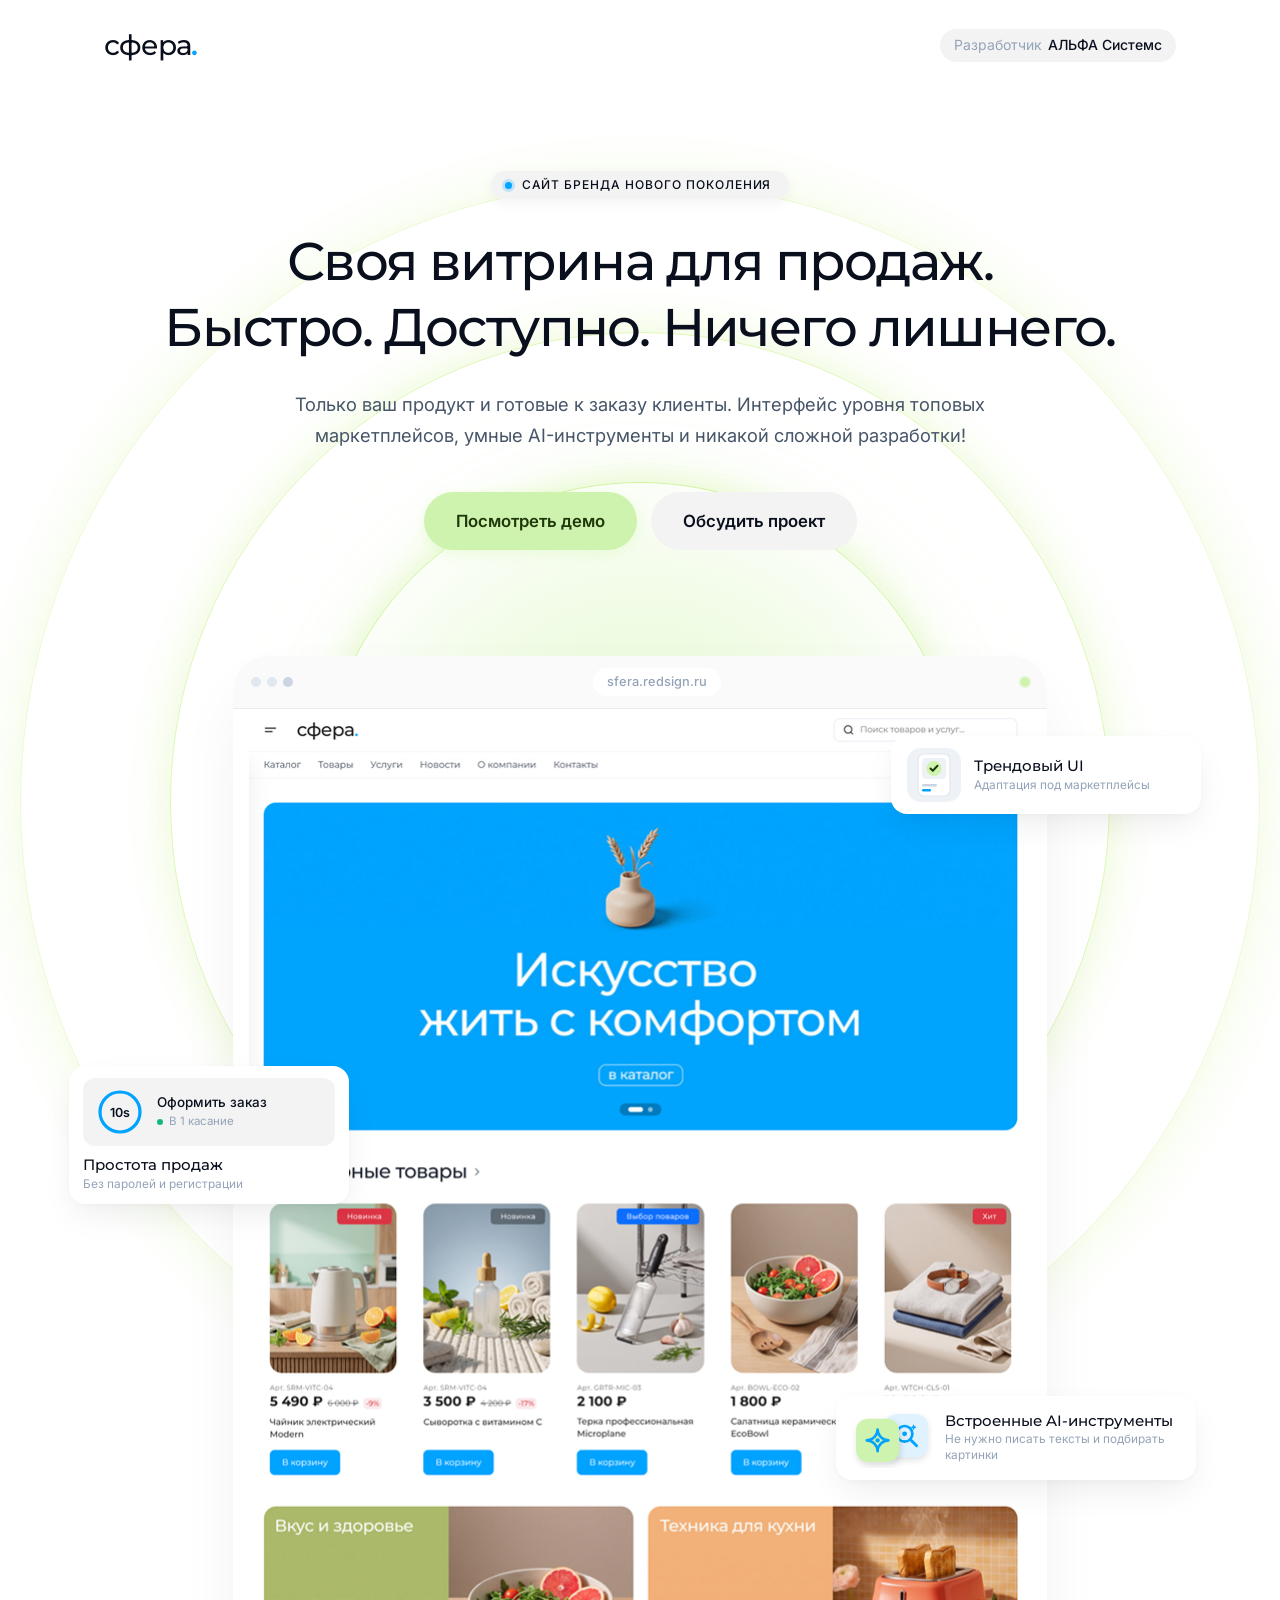
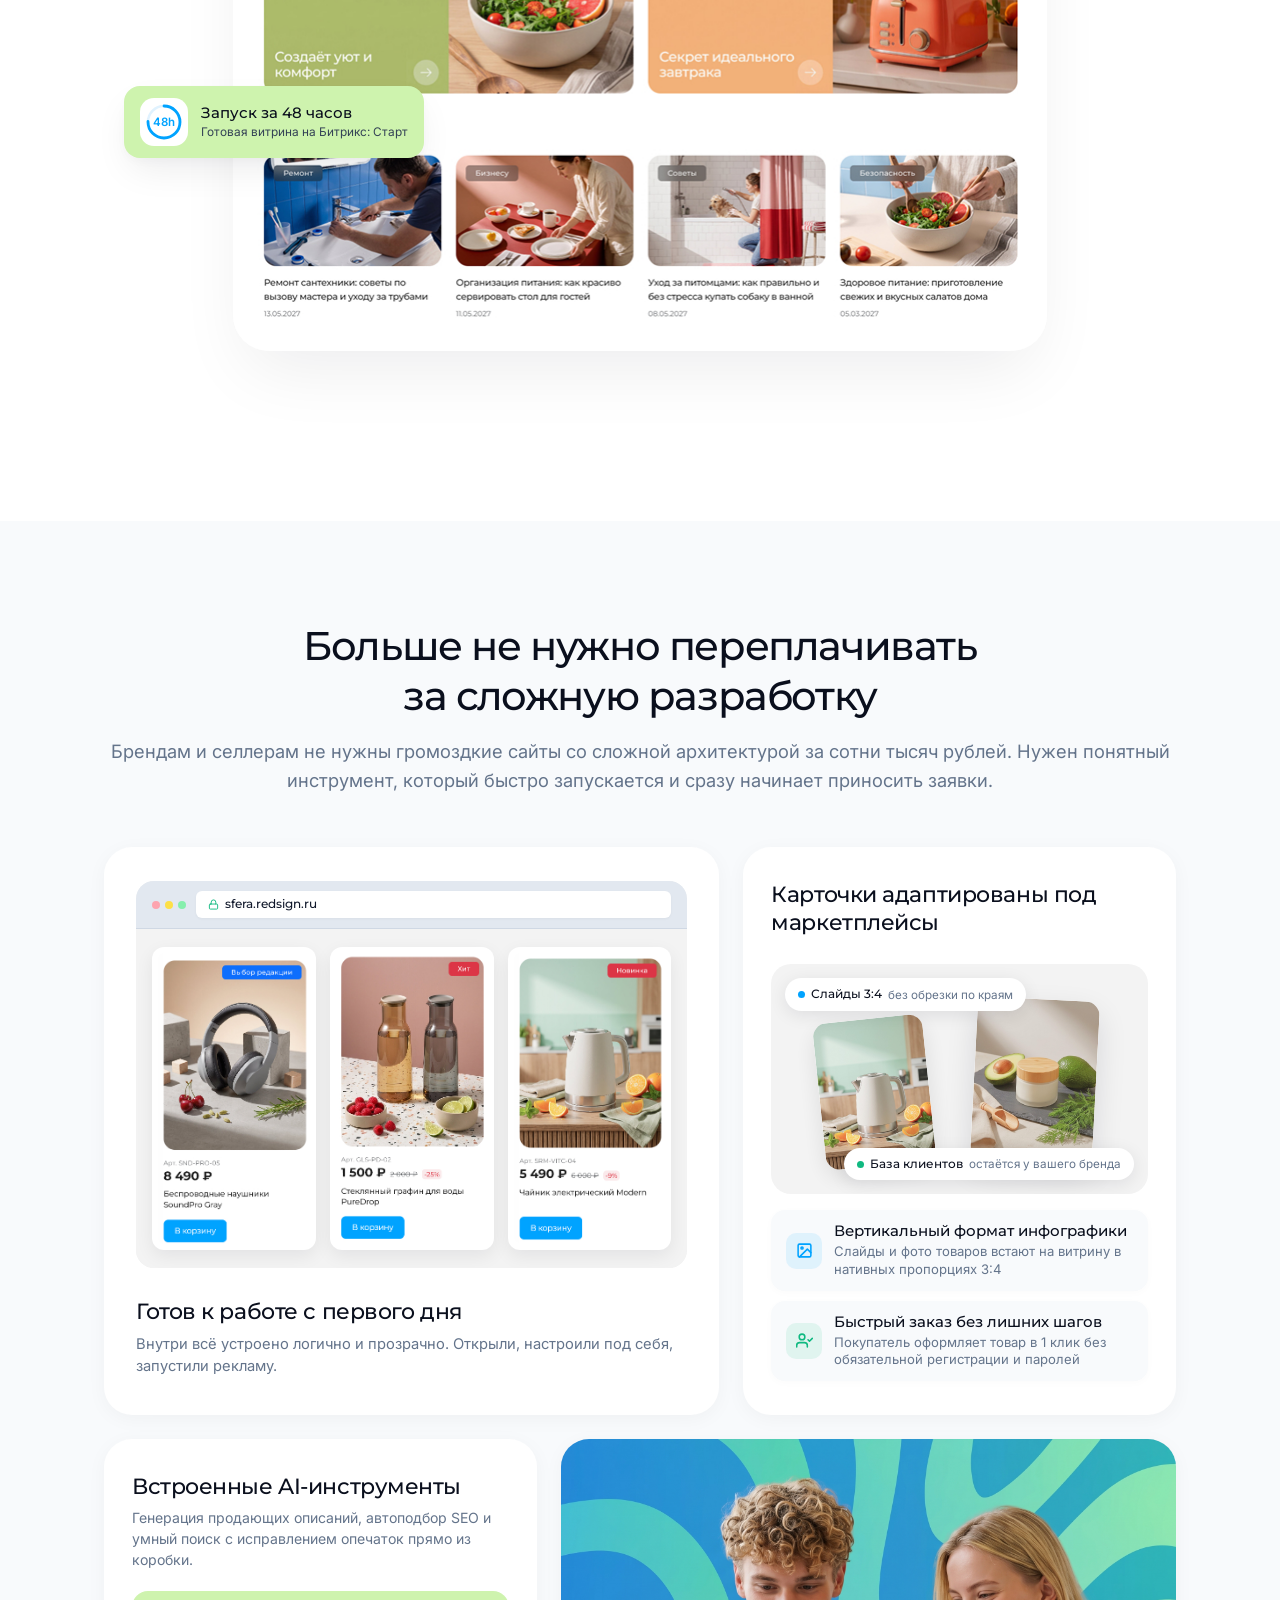
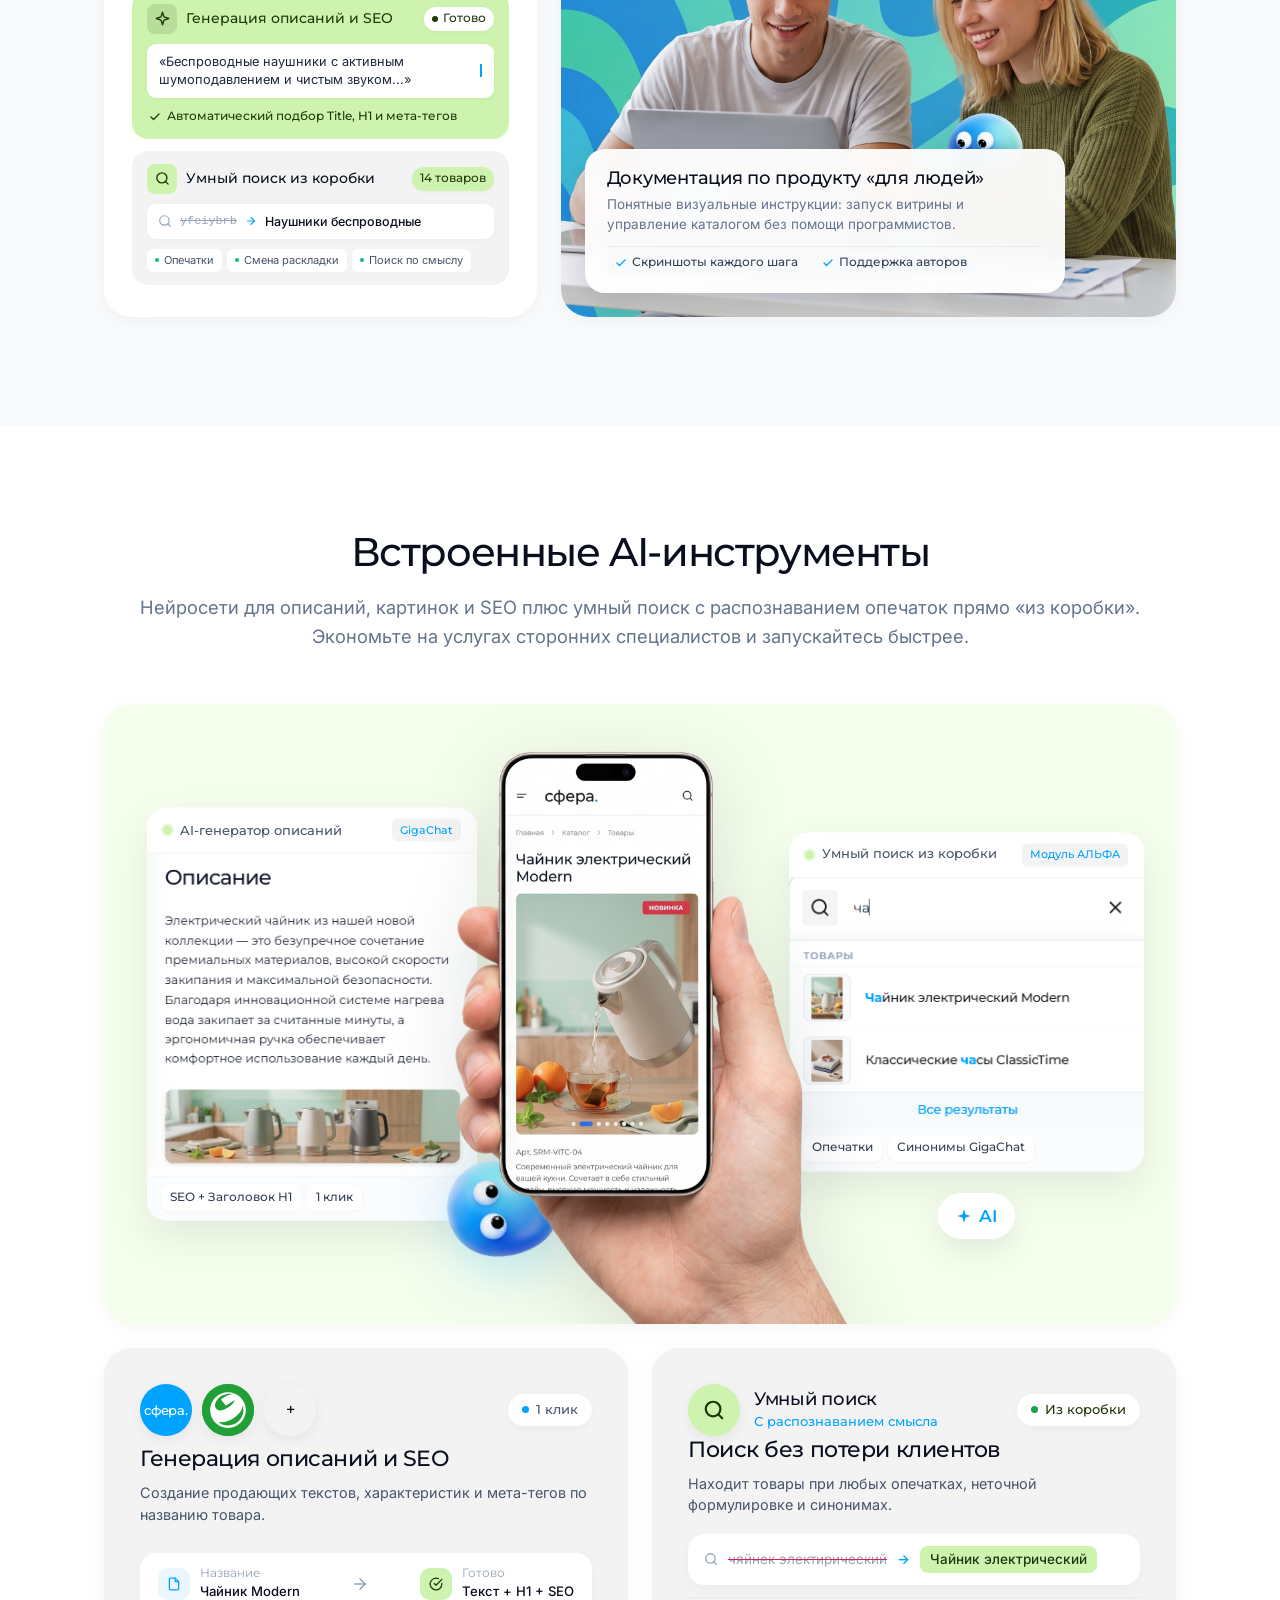
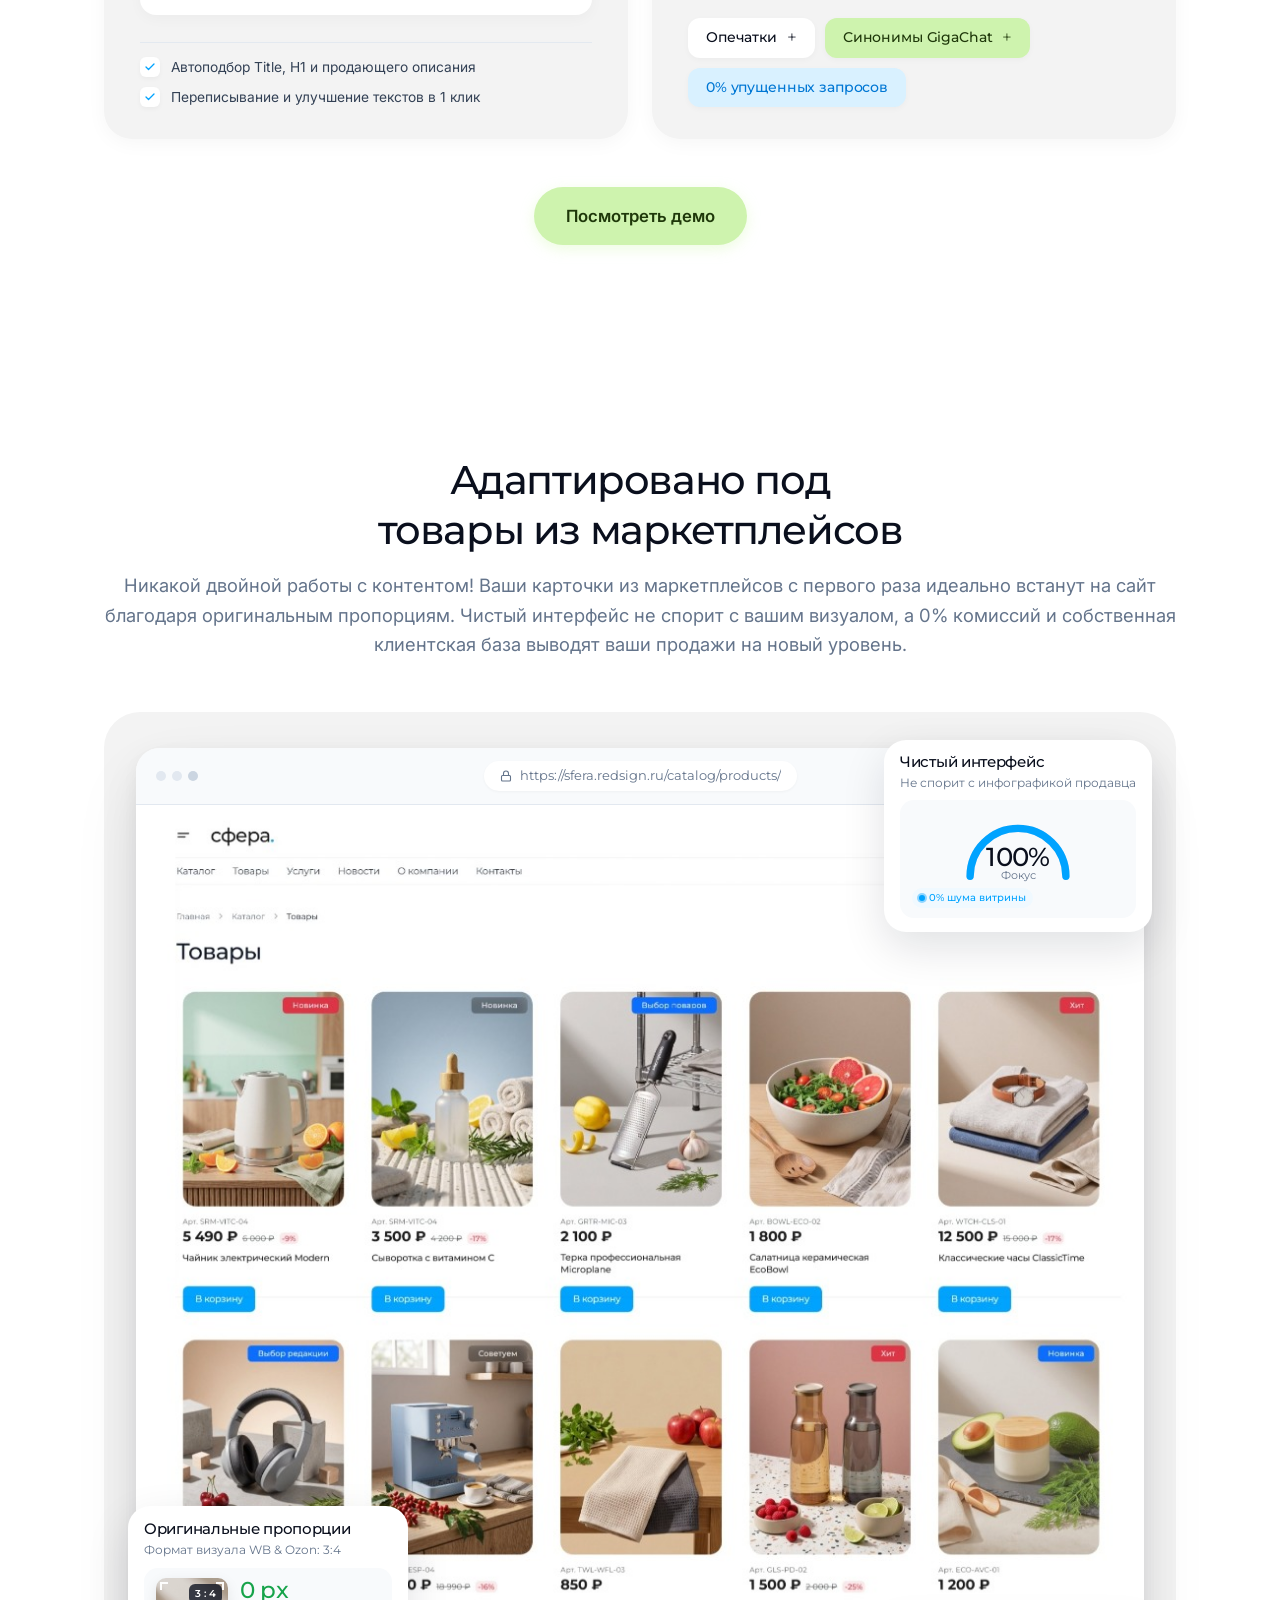
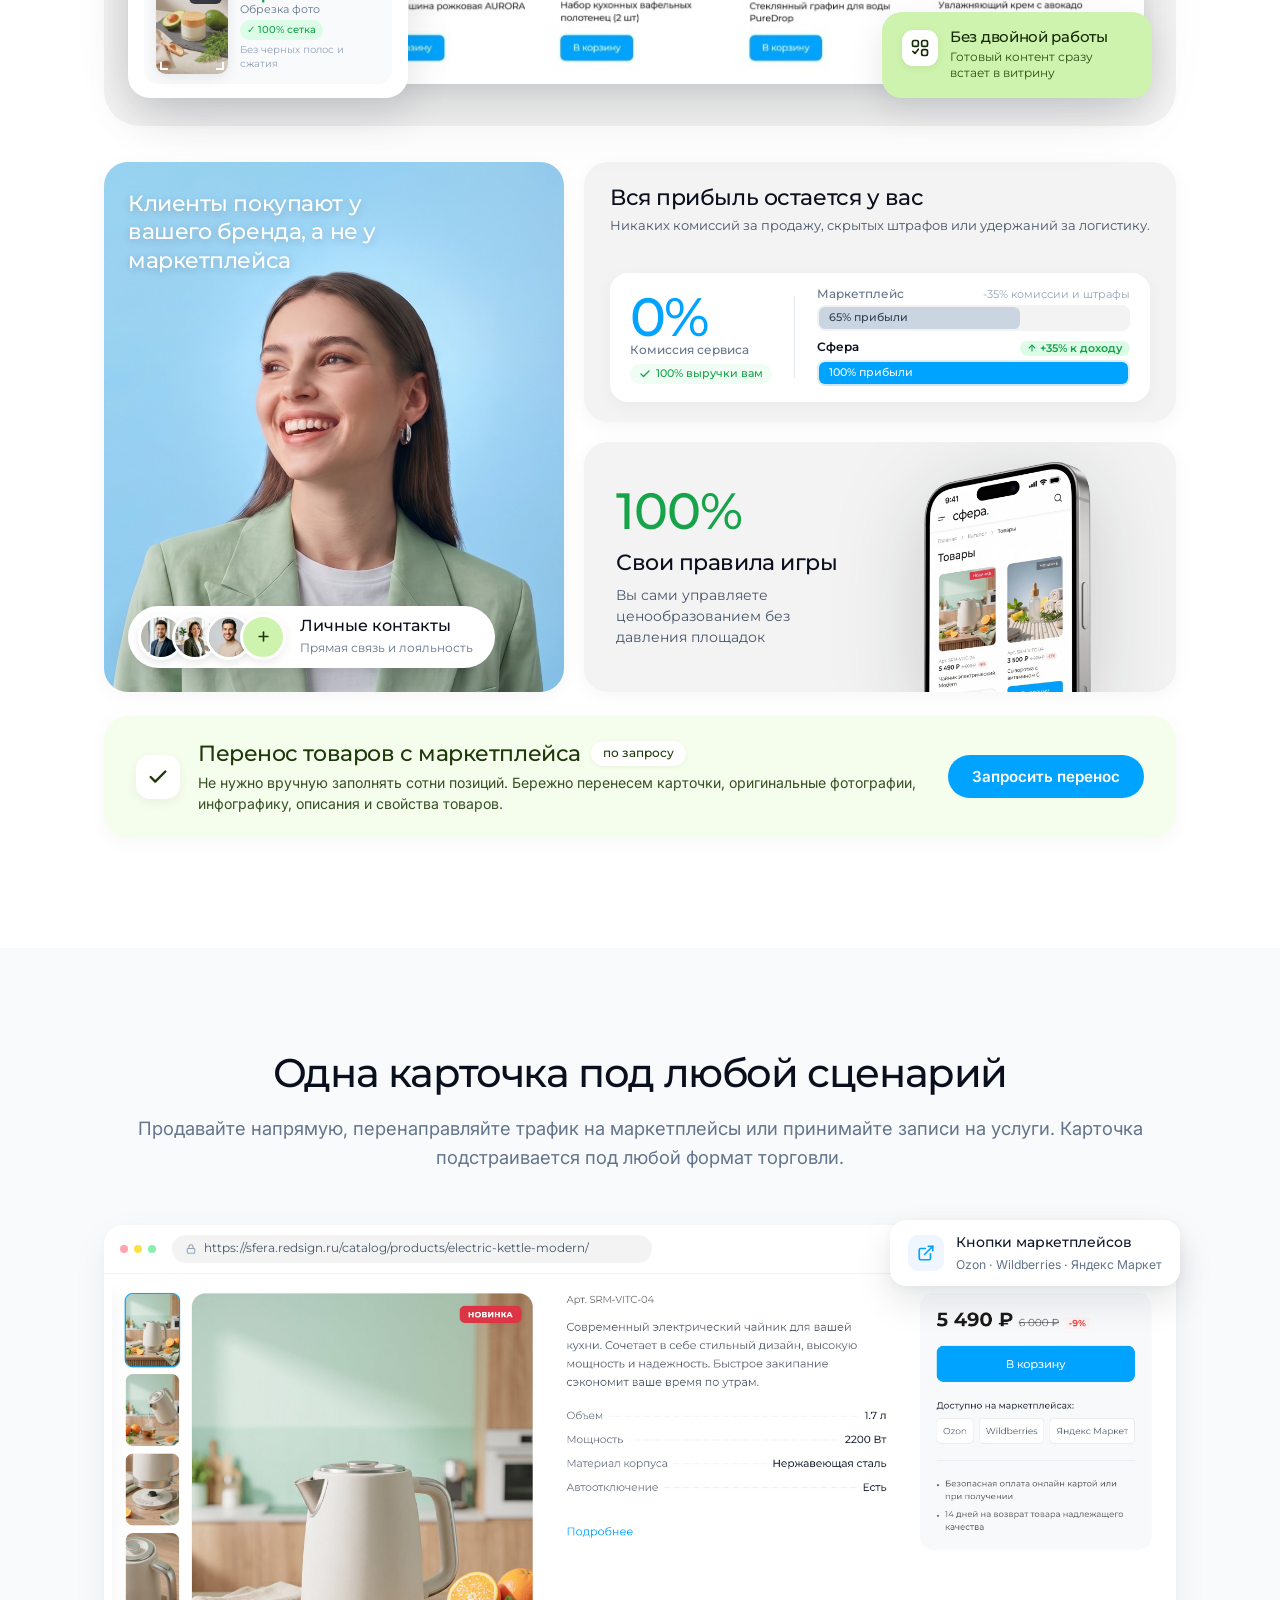
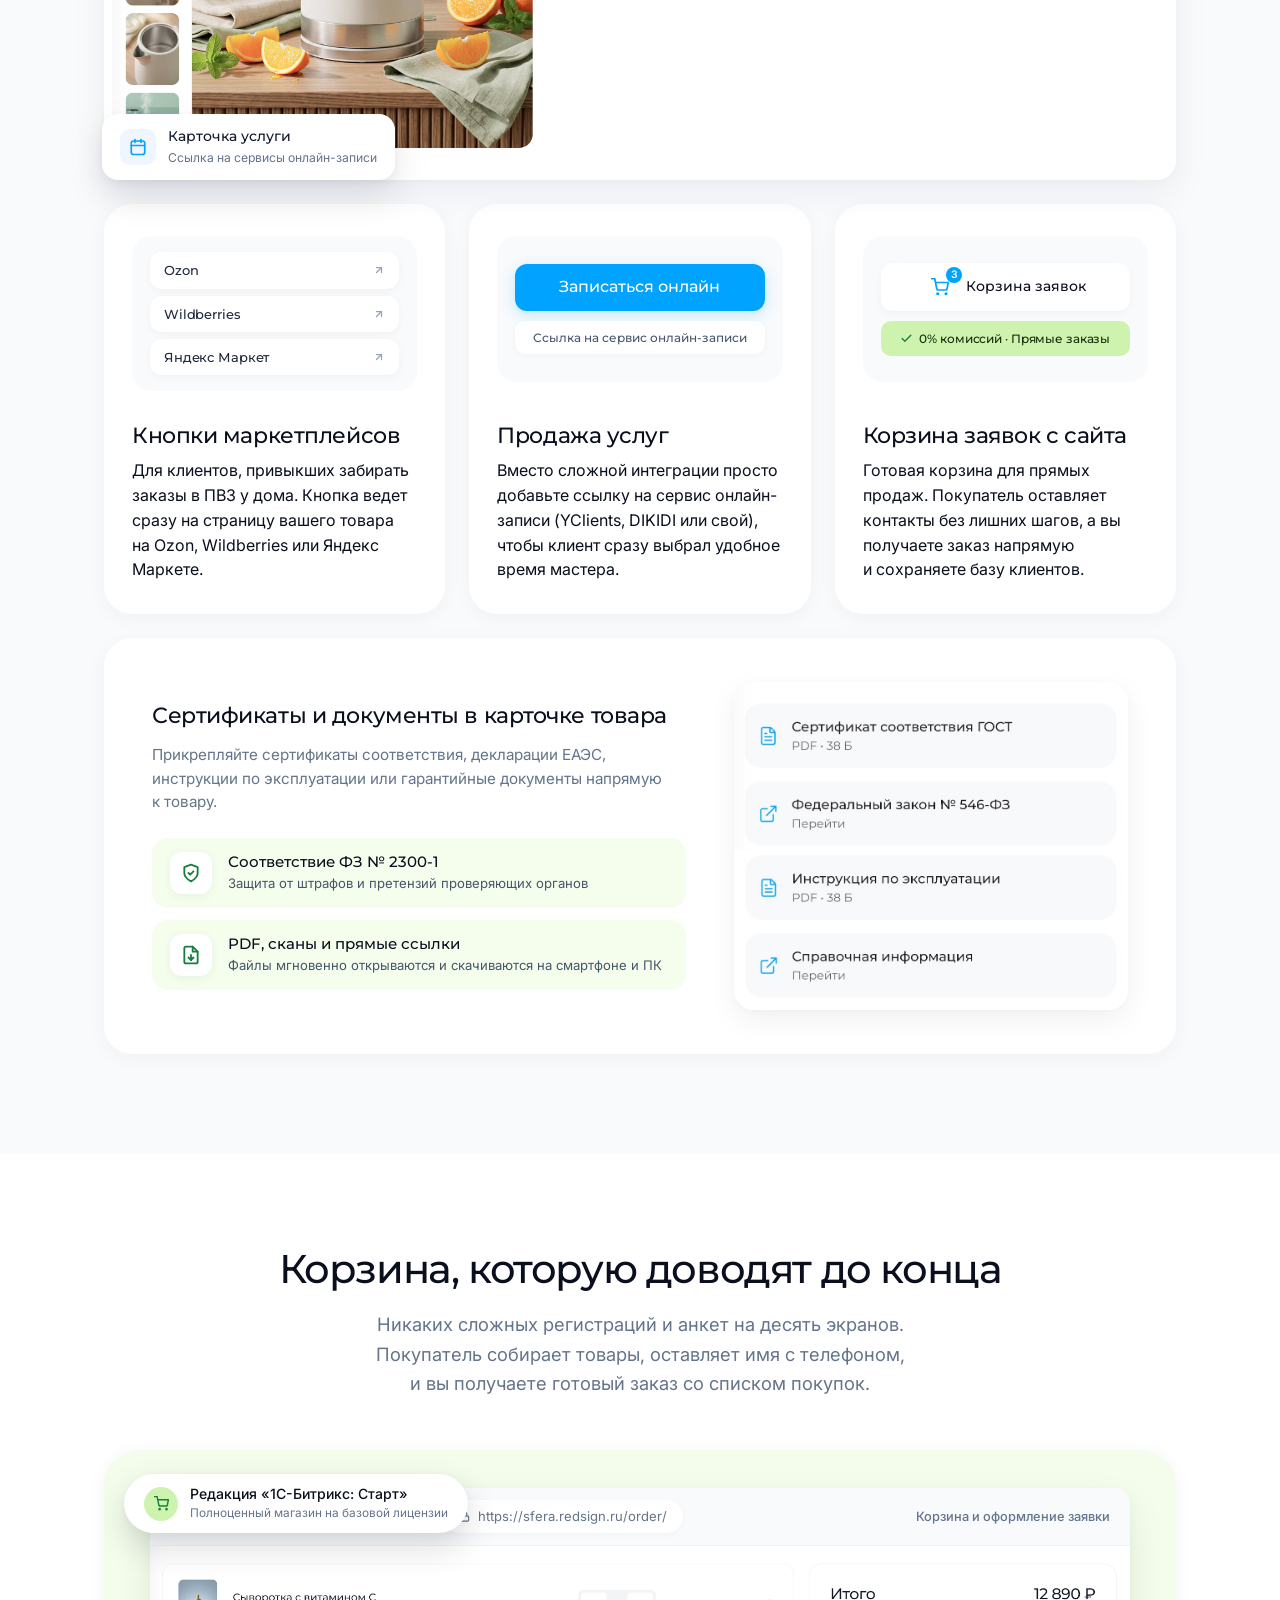
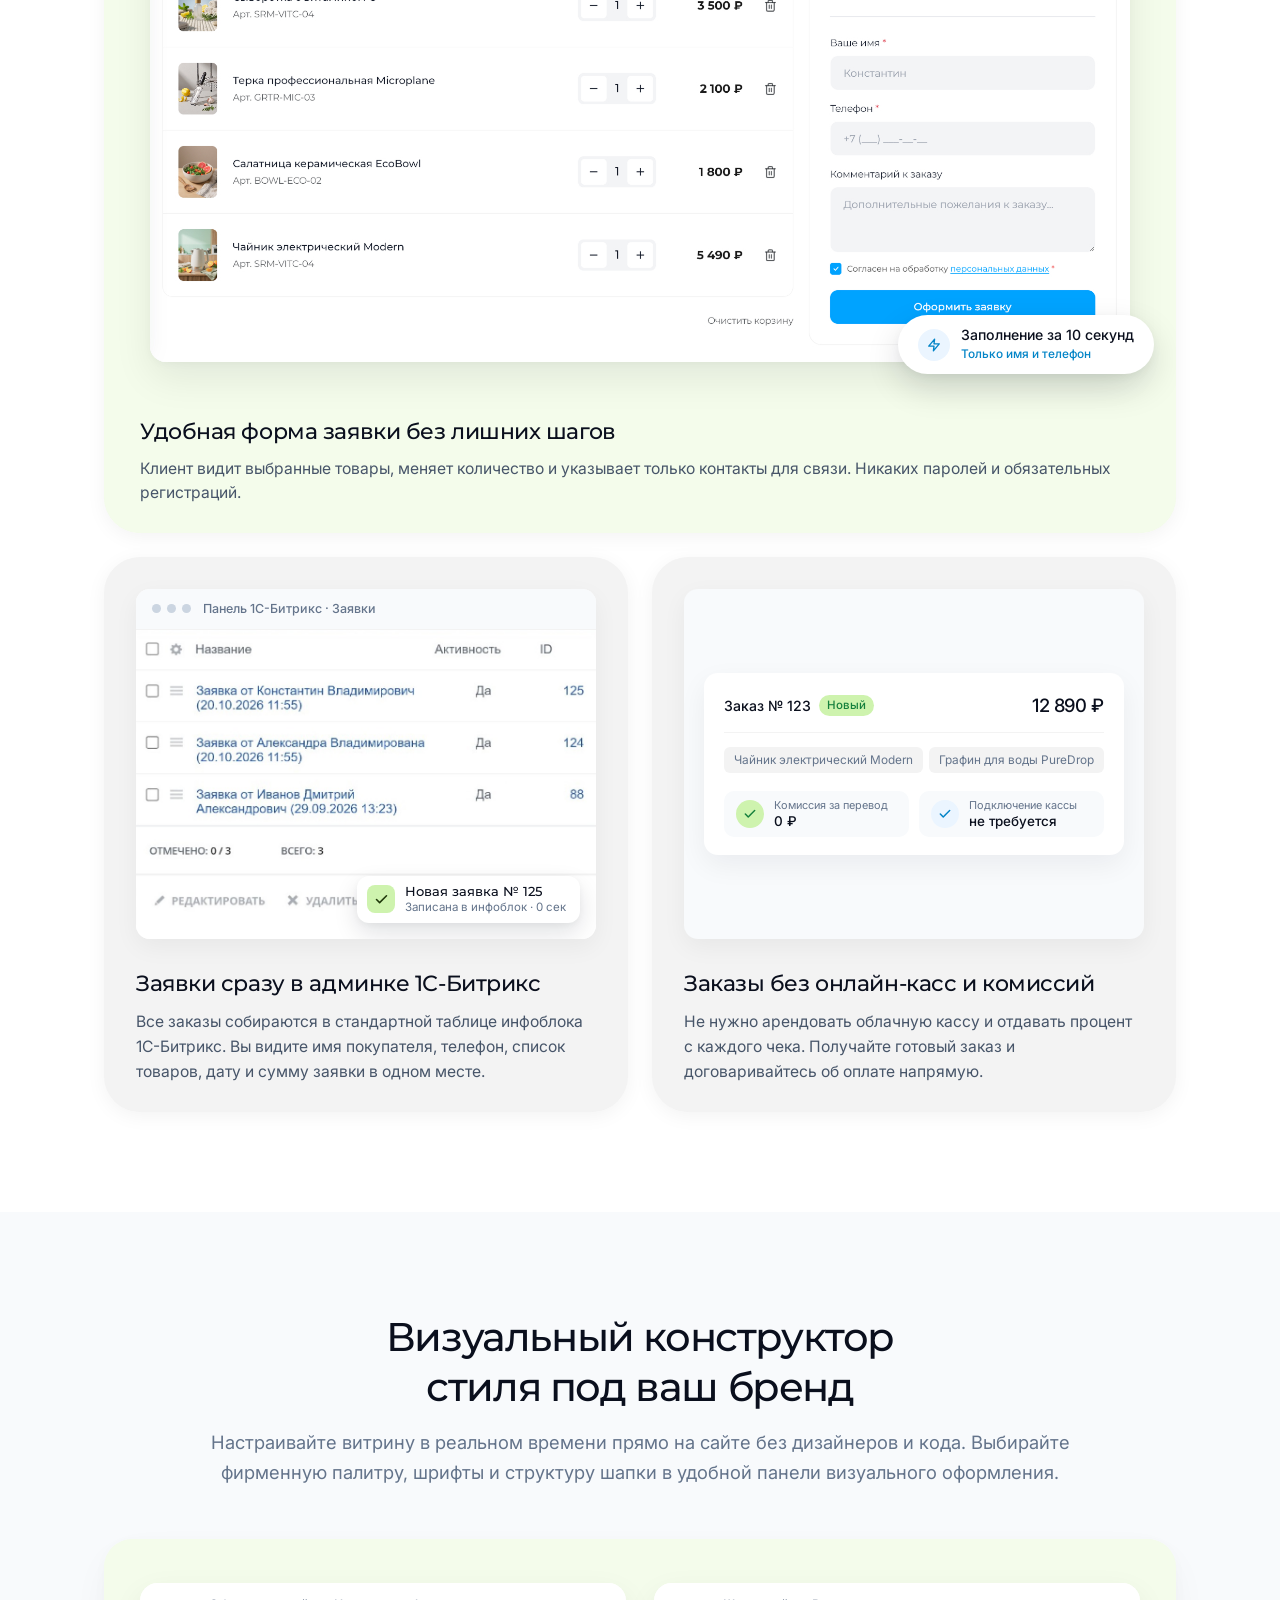
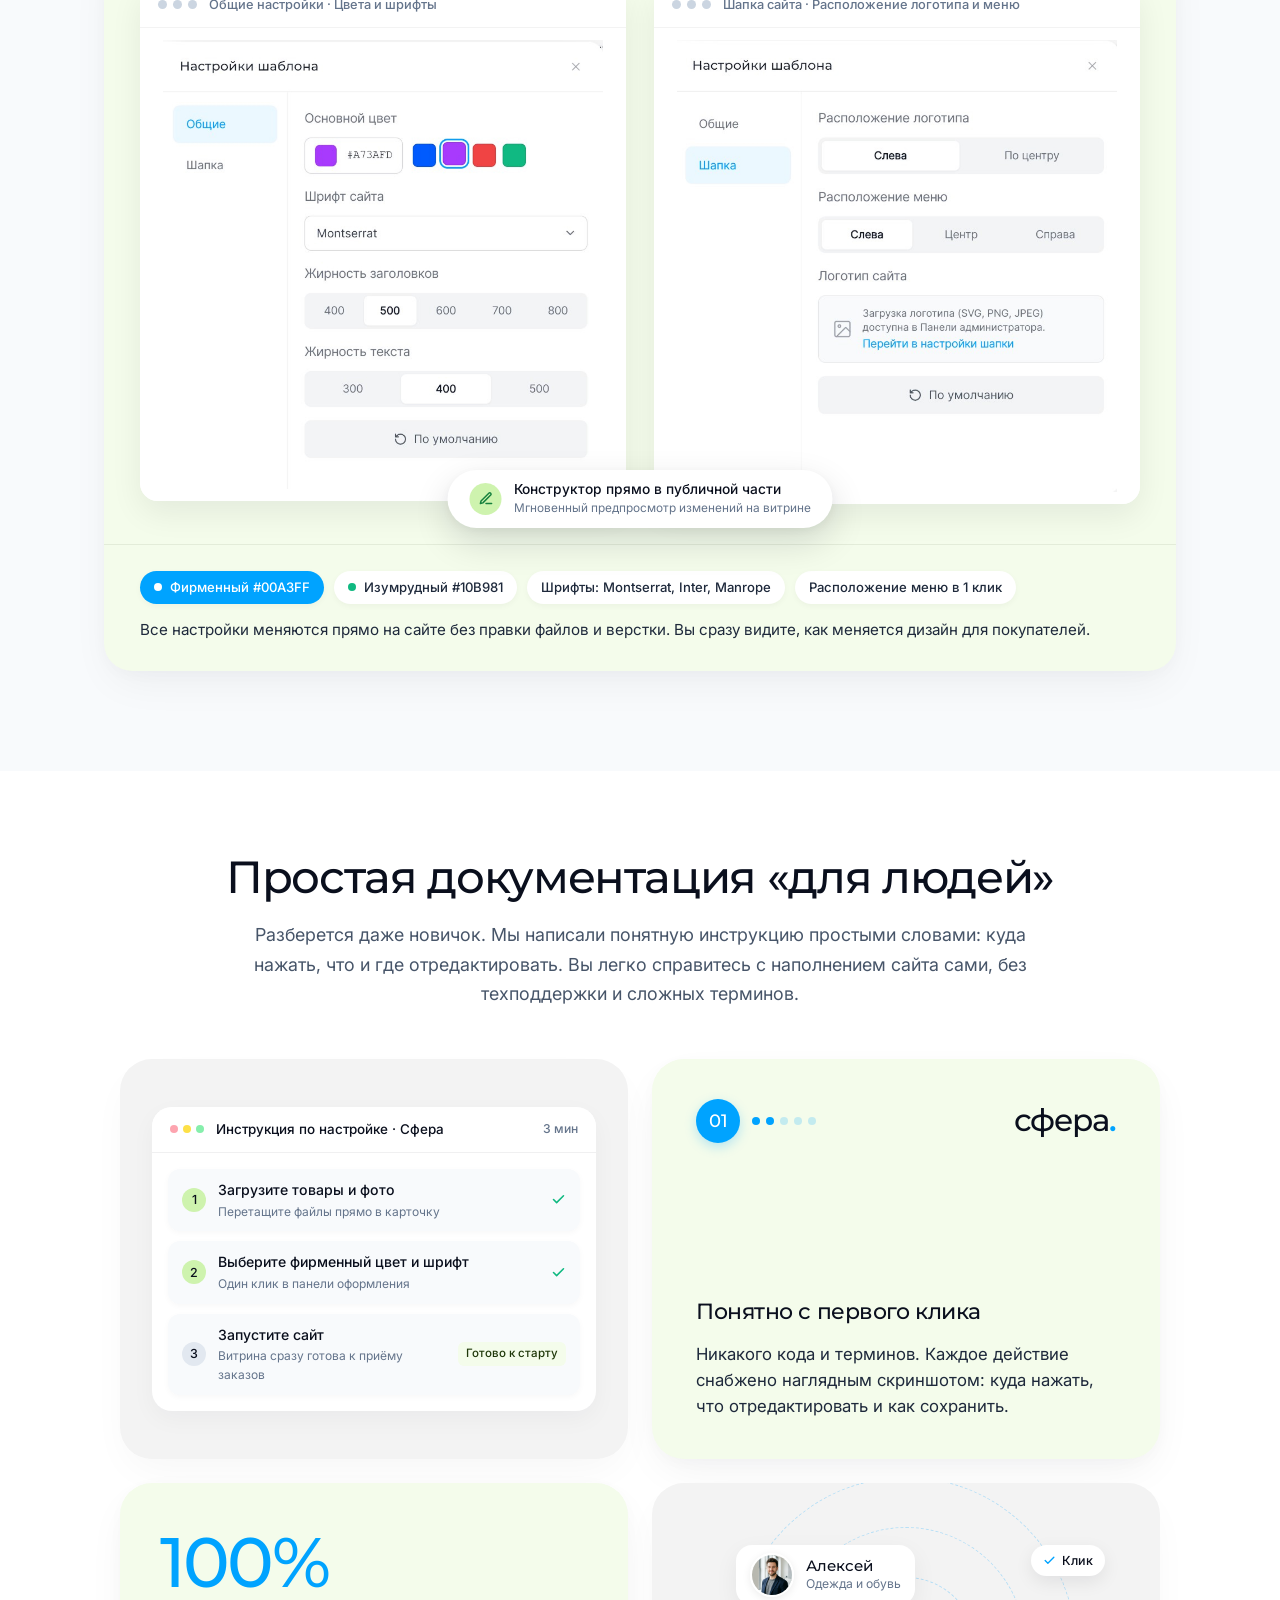
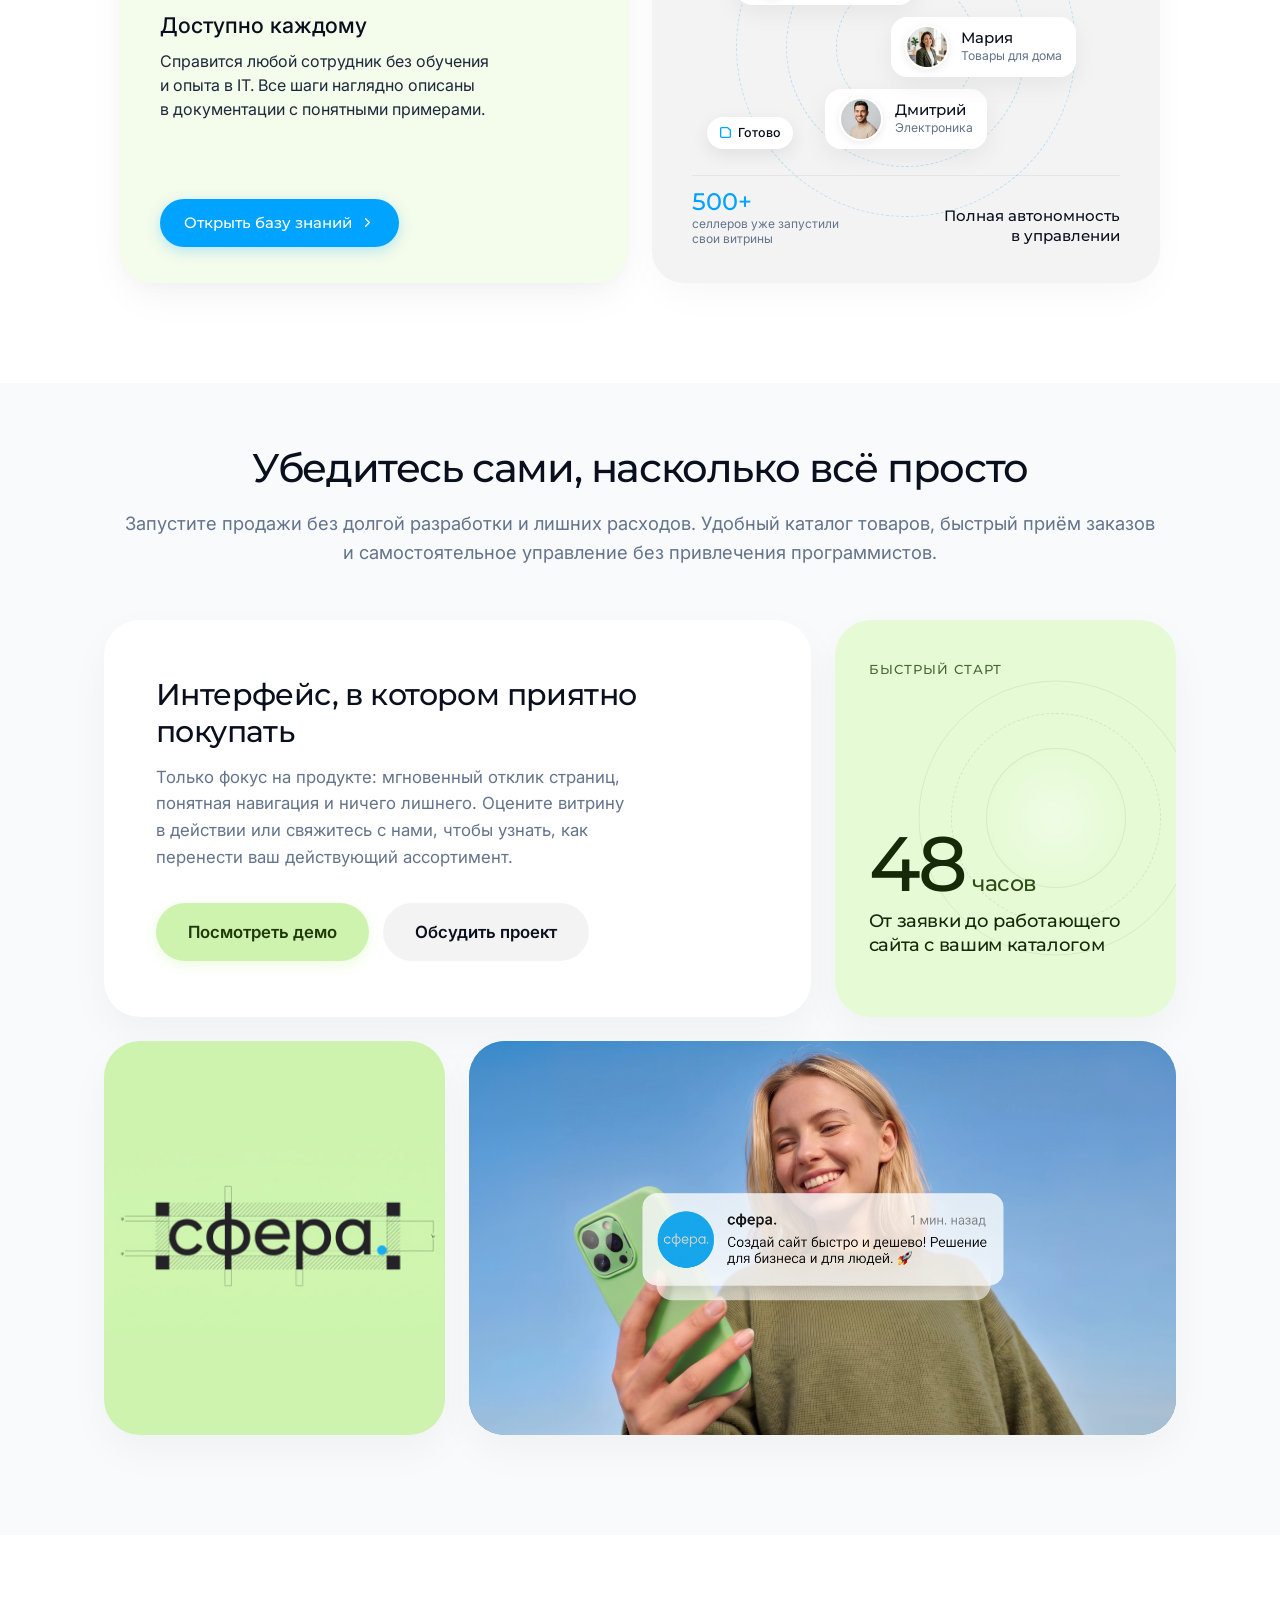
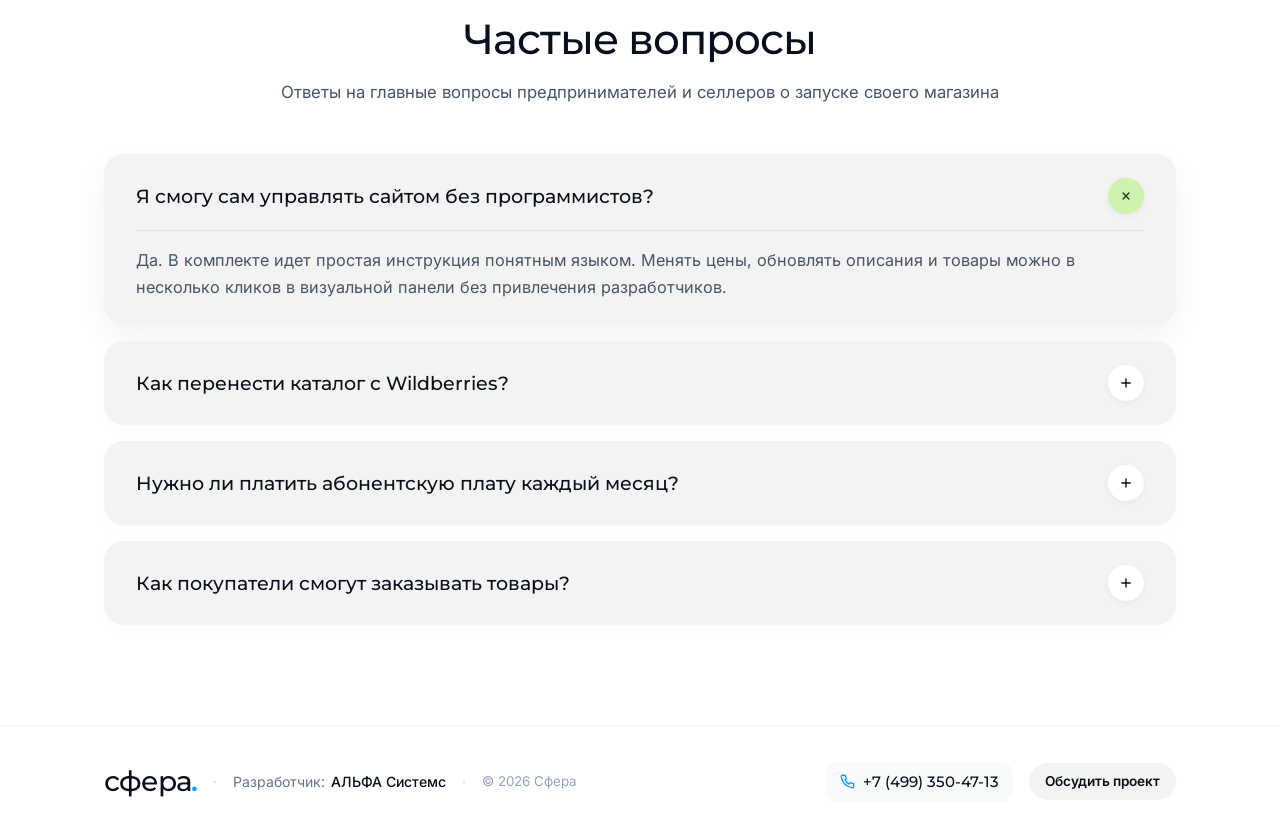
==== commit 07514f59: "feat: добавлена кнопка 'Посмотреть демо' после блоков в секцию AI-инструментов" ====
--- a/index.html
+++ b/index.html
@@ -703,6 +703,14 @@
             </div>
           </div>
         </div>
+      </div>
+
+      <!-- Кнопка перехода к демо -->
+      <div class="ai-section-cta">
+        <a href="https://sfera.redsign.ru/" target="_blank" rel="noopener noreferrer"
+          class="sf-btn sf-btn-accent sf-btn-xl">
+          <span>Посмотреть демо</span>
+        </a>
       </div>
     </div>
   </section>
--- a/style.css
+++ b/style.css
@@ -2253,6 +2253,12 @@
   opacity: 0.75;
 }
 
+.ai-section-cta {
+  display: flex;
+  justify-content: center;
+  margin-top: 48px;
+}
+
 /* ==========================================================================
    2.2. АДАПТИРОВАНО ПОД ТОВАРЫ С МАРКЕТПЛЕЙСОВ (ПО РЕФЕРЕНСУ)
    ========================================================================== */
@@ -4639,218 +4645,218 @@
   background: #FFFFFF;
 }
 
-            /* Визуал: Финансы, заказ без касс и комиссий */
-            .s4-finance-visual-wrap {
-              min-height: 350px;
-              height: 350px;
-              background: #F8FAFC;
-              display: flex;
-              align-items: center;
-              justify-content: center;
-              padding: 20px;
-            }
-
-            .s4-finance-card-mockup {
-              width: 100%;
-              max-width: 440px;
-              background: #FFFFFF;
-              border-radius: 14px;
-              box-shadow: 0 10px 28px rgba(10, 15, 29, 0.06);
-              padding: 18px 20px;
-              display: flex;
-              flex-direction: column;
-              gap: 14px;
-            }
-
-            .s4-finance-header-row {
-              display: flex;
-              align-items: center;
-              justify-content: space-between;
-              border-bottom: 1px solid rgb(243, 243, 243);
-              padding-bottom: 12px;
-            }
-
-            .s4-finance-order-meta {
-              display: flex;
-              align-items: center;
-              gap: 8px;
-            }
-
-            .s4-finance-order-num {
-              font-size: 0.88rem;
-              font-weight: 500;
-              color: var(--color-dark);
-            }
-
-            .s4-finance-status-pill {
-              font-size: 0.72rem;
-              color: #15803d;
-              background: #cef3ae;
-              padding: 2px 8px;
-              border-radius: var(--radius-pill);
-              font-weight: 500;
-            }
-
-            .s4-finance-order-sum {
-              font-size: 1.15rem;
-              font-weight: 500;
-              color: var(--color-dark);
-              letter-spacing: -0.02em;
-            }
-
-            .s4-finance-items-preview {
-              display: flex;
-              flex-wrap: wrap;
-              gap: 6px;
-            }
-
-            .s4-finance-item-tag {
-              font-size: 0.74rem;
-              color: #64748B;
-              background: rgb(243, 243, 243);
-              padding: 4px 10px;
-              border-radius: 6px;
-            }
-
-            .s4-finance-metrics-grid {
-              display: grid;
-              grid-template-columns: repeat(2, 1fr);
-              gap: 10px;
-              padding-top: 4px;
-            }
-
-            .s4-finance-stat-card {
-              display: flex;
-              align-items: center;
-              gap: 10px;
-              background: #F8FAFC;
-              padding: 8px 12px;
-              border-radius: 10px;
-            }
-
-            .s4-stat-icon-wrap {
-              width: 28px;
-              height: 28px;
-              border-radius: 50%;
-              display: flex;
-              align-items: center;
-              justify-content: center;
-              flex-shrink: 0;
-            }
-
-            .s4-stat-icon-wrap.green {
-              background: #cef3ae;
-              color: #15803d;
-            }
-
-            .s4-stat-icon-wrap.blue {
-              background: #EBF5FF;
-              color: #0284C7;
-            }
-
-            .s4-stat-text-col {
-              display: flex;
-              flex-direction: column;
-            }
-
-            .s4-stat-label {
-              font-size: 0.68rem;
-              color: #64748B;
-              line-height: 1.2;
-            }
-
-            .s4-stat-val {
-              font-size: 0.84rem;
-              font-weight: 500;
-              color: var(--color-dark);
-              line-height: 1.2;
-              margin-top: 1px;
-            }
-
-            .s4-dialog-img {
-              width: 100%;
-              height: auto;
-              display: block;
-              object-fit: contain;
-            }
-
-            @media (max-width: 991px) {
-              .s4-hero-card {
-                padding: 28px 24px 24px;
-              }
-
-              .s4-bento-row {
-                grid-template-columns: 1fr;
-                gap: 20px;
-              }
-
-              .s4-mockup-body {
-                max-height: 400px;
-              }
-
-              .s4-sub-screen-wrap {
-                height: auto;
-                min-height: auto;
-              }
-
-              .s4-sub-image-box {
-                height: auto;
-              }
-
-              .s4-crm-img {
-                width: 100%;
-                height: auto;
-              }
-
-              .s4-finance-visual-wrap {
-                height: auto;
-                min-height: 250px;
-              }
-
-              .s4-dialog-wrap {
-                min-height: 240px;
-                padding: 18px;
-              }
-            }
-
-            @media (max-width: 640px) {
-              .screen4-cart-crm-section {
-                padding: 60px 0;
-              }
-
-              .s4-hero-card {
-                padding: 20px 16px 18px;
-              }
-
-              .s4-sub-card {
-                padding: 20px 16px 18px;
-              }
-
-              .s4-float-cart-pill {
-                top: 14px;
-                left: 14px;
-                padding: 6px 12px;
-              }
-
-              .s4-float-pill-strong {
-                font-size: 0.78rem;
-              }
-
-              .s4-float-pill-sub {
-                display: none;
-              }
-
-              .s4-float-callout-pill {
-                display: none;
-              }
-
-              .s4-mockup-header {
-                padding: 8px 12px;
-              }
-
-              .s4-mockup-status {
-                display: none;
-              }
+/* Визуал: Финансы, заказ без касс и комиссий */
+.s4-finance-visual-wrap {
+  min-height: 350px;
+  height: 350px;
+  background: #F8FAFC;
+  display: flex;
+  align-items: center;
+  justify-content: center;
+  padding: 20px;
+}
+
+.s4-finance-card-mockup {
+  width: 100%;
+  max-width: 440px;
+  background: #FFFFFF;
+  border-radius: 14px;
+  box-shadow: 0 10px 28px rgba(10, 15, 29, 0.06);
+  padding: 18px 20px;
+  display: flex;
+  flex-direction: column;
+  gap: 14px;
+}
+
+.s4-finance-header-row {
+  display: flex;
+  align-items: center;
+  justify-content: space-between;
+  border-bottom: 1px solid rgb(243, 243, 243);
+  padding-bottom: 12px;
+}
+
+.s4-finance-order-meta {
+  display: flex;
+  align-items: center;
+  gap: 8px;
+}
+
+.s4-finance-order-num {
+  font-size: 0.88rem;
+  font-weight: 500;
+  color: var(--color-dark);
+}
+
+.s4-finance-status-pill {
+  font-size: 0.72rem;
+  color: #15803d;
+  background: #cef3ae;
+  padding: 2px 8px;
+  border-radius: var(--radius-pill);
+  font-weight: 500;
+}
+
+.s4-finance-order-sum {
+  font-size: 1.15rem;
+  font-weight: 500;
+  color: var(--color-dark);
+  letter-spacing: -0.02em;
+}
+
+.s4-finance-items-preview {
+  display: flex;
+  flex-wrap: wrap;
+  gap: 6px;
+}
+
+.s4-finance-item-tag {
+  font-size: 0.74rem;
+  color: #64748B;
+  background: rgb(243, 243, 243);
+  padding: 4px 10px;
+  border-radius: 6px;
+}
+
+.s4-finance-metrics-grid {
+  display: grid;
+  grid-template-columns: repeat(2, 1fr);
+  gap: 10px;
+  padding-top: 4px;
+}
+
+.s4-finance-stat-card {
+  display: flex;
+  align-items: center;
+  gap: 10px;
+  background: #F8FAFC;
+  padding: 8px 12px;
+  border-radius: 10px;
+}
+
+.s4-stat-icon-wrap {
+  width: 28px;
+  height: 28px;
+  border-radius: 50%;
+  display: flex;
+  align-items: center;
+  justify-content: center;
+  flex-shrink: 0;
+}
+
+.s4-stat-icon-wrap.green {
+  background: #cef3ae;
+  color: #15803d;
+}
+
+.s4-stat-icon-wrap.blue {
+  background: #EBF5FF;
+  color: #0284C7;
+}
+
+.s4-stat-text-col {
+  display: flex;
+  flex-direction: column;
+}
+
+.s4-stat-label {
+  font-size: 0.68rem;
+  color: #64748B;
+  line-height: 1.2;
+}
+
+.s4-stat-val {
+  font-size: 0.84rem;
+  font-weight: 500;
+  color: var(--color-dark);
+  line-height: 1.2;
+  margin-top: 1px;
+}
+
+.s4-dialog-img {
+  width: 100%;
+  height: auto;
+  display: block;
+  object-fit: contain;
+}
+
+@media (max-width: 991px) {
+  .s4-hero-card {
+    padding: 28px 24px 24px;
+  }
+
+  .s4-bento-row {
+    grid-template-columns: 1fr;
+    gap: 20px;
+  }
+
+  .s4-mockup-body {
+    max-height: 400px;
+  }
+
+  .s4-sub-screen-wrap {
+    height: auto;
+    min-height: auto;
+  }
+
+  .s4-sub-image-box {
+    height: auto;
+  }
+
+  .s4-crm-img {
+    width: 100%;
+    height: auto;
+  }
+
+  .s4-finance-visual-wrap {
+    height: auto;
+    min-height: 250px;
+  }
+
+  .s4-dialog-wrap {
+    min-height: 240px;
+    padding: 18px;
+  }
+}
+
+@media (max-width: 640px) {
+  .screen4-cart-crm-section {
+    padding: 60px 0;
+  }
+
+  .s4-hero-card {
+    padding: 20px 16px 18px;
+  }
+
+  .s4-sub-card {
+    padding: 20px 16px 18px;
+  }
+
+  .s4-float-cart-pill {
+    top: 14px;
+    left: 14px;
+    padding: 6px 12px;
+  }
+
+  .s4-float-pill-strong {
+    font-size: 0.78rem;
+  }
+
+  .s4-float-pill-sub {
+    display: none;
+  }
+
+  .s4-float-callout-pill {
+    display: none;
+  }
+
+  .s4-mockup-header {
+    padding: 8px 12px;
+  }
+
+  .s4-mockup-status {
+    display: none;
+  }
 
   .s4-card-content .benefit-title {
     font-size: 22px;
@@ -4878,1855 +4884,1854 @@
   }
 }
 
-                /* ==========================================================================
+/* ==========================================================================
    6. ЛЕГКАЯ ВНЕШНЯЯ КАСТОМИЗАЦИЯ ПОД СВОЙ БРЕНД (БЕЛЫЙ ФОН)
    ========================================================================== */
-                .screen-brand-customizer-section {
-                  padding: 100px 0;
-                  background: #F8FAFC;
-                }
-
-                .s-customizer-subtitle {
-                  max-width: 720px;
-                  margin-left: auto;
-                  margin-right: auto;
-                  text-wrap: balance;
-                }
-
-                .s-customizer-stage-card {
-                  background: rgb(244 252 235);
-                  border-radius: 28px;
-                  box-shadow: 0 16px 44px -8px rgba(10, 15, 29, 0.06), 0 4px 16px rgba(10, 15, 29, 0.02);
-                  overflow: hidden;
-                  display: flex;
-                  flex-direction: column;
-                }
-
-                .s-customizer-stage {
-                  position: relative;
-                  background: transparent;
-                  padding: 44px 36px 40px;
-                  display: grid;
-                  grid-template-columns: 1fr 1fr;
-                  gap: 28px;
-                  align-items: flex-start;
-                }
-
-                .s-customizer-modal-window {
-                  background: #FFFFFF;
-                  border-radius: 18px;
-                  overflow: hidden;
-                  box-shadow: 0 12px 32px rgba(10, 15, 29, 0.07);
-                  display: flex;
-                  flex-direction: column;
-                }
-
-                .s-customizer-modal-window:hover {
-                  transform: none;
-                }
-
-                .s-modal-window-header {
-                  display: flex;
-                  align-items: center;
-                  gap: 12px;
-                  padding: 12px 18px;
-                  background: #FFFFFF;
-                  border-bottom: 1px solid rgb(243, 243, 243);
-                }
-
-                .s-modal-window-title {
-                  font-size: 0.8rem;
-                  color: #64748B;
-                  font-weight: 500;
-                }
-
-                .s-modal-window-content {
-                  background: #FFFFFF;
-                  padding: 12px;
-                  display: flex;
-                  align-items: center;
-                  justify-content: center;
-                  min-height: 380px;
-                }
-
-                .s-modal-img {
-                  width: 100%;
-                  max-width: 440px;
-                  height: auto;
-                  display: block;
-                  object-fit: contain;
-                }
-
-                /* Парящая плашка по центру/снизу */
-                .s-customizer-floating-callout {
-                  position: absolute;
-                  bottom: 16px;
-                  left: 50%;
-                  transform: translateX(-50%);
-                  z-index: 5;
-                  display: flex;
-                  align-items: center;
-                  gap: 12px;
-                  background: #FFFFFF;
-                  padding: 11px 22px;
-                  border-radius: var(--radius-pill);
-                  box-shadow: 0 14px 36px rgba(10, 15, 29, 0.14), 0 3px 10px rgba(10, 15, 29, 0.04);
-                  pointer-events: none;
-                  animation: sCustomizerCalloutFloat 4s ease-in-out infinite alternate;
-                }
-
-                @keyframes sCustomizerCalloutFloat {
-                  0% {
-                    transform: translate(-50%, 0);
-                  }
-
-                  100% {
-                    transform: translate(-50%, -4px);
-                  }
-                }
-
-                .s-customizer-callout-icon {
-                  width: 32px;
-                  height: 32px;
-                  border-radius: 50%;
-                  background: #cef3ae;
-                  color: #15803d;
-                  display: flex;
-                  align-items: center;
-                  justify-content: center;
-                  flex-shrink: 0;
-                }
-
-                .s-customizer-callout-text {
-                  display: flex;
-                  flex-direction: column;
-                }
-
-                .s-customizer-callout-strong {
-                  font-size: 0.86rem;
-                  font-weight: 500;
-                  color: var(--color-dark);
-                  line-height: 1.25;
-                }
-
-                .s-customizer-callout-sub {
-                  font-size: 0.74rem;
-                  color: #64748B;
-                  margin-top: 1px;
-                }
-
-                /* Нижняя зона описания */
-                .s-customizer-footer-desc {
-                  padding: 26px 36px 30px;
-                  background: transparent;
-                  border-top: 1px solid rgba(31, 56, 10, 0.08);
-                  display: flex;
-                  flex-direction: column;
-                  gap: 14px;
-                }
-
-                .s-customizer-tags-row {
-                  display: flex;
-                  align-items: center;
-                  gap: 10px;
-                  flex-wrap: wrap;
-                }
-
-                .s-customizer-chip {
-                  display: inline-flex;
-                  align-items: center;
-                  gap: 8px;
-                  background: #FFFFFF;
-                  box-shadow: 0 2px 6px rgba(10, 15, 29, 0.04);
-                  padding: 6px 14px;
-                  border-radius: var(--radius-pill);
-                  font-size: 0.82rem;
-                  color: #1E293B;
-                  font-weight: 500;
-                }
-
-                .s-chip-dot {
-                  width: 8px;
-                  height: 8px;
-                  border-radius: 50%;
-                }
-
-                .s-chip-dot.blue {
-                  background: #00A3FF;
-                }
-
-                .s-chip-dot.green {
-                  background: #10B981;
-                }
-
-                .s-customizer-chip.active-blue {
-                  background: #00A3FF;
-                  color: #FFFFFF;
-                }
-
-                .s-customizer-chip.active-blue .s-chip-dot.blue {
-                  background: #FFFFFF;
-                }
-
-                .s-customizer-footer-note {
-                  font-size: 0.95rem;
-                  color: #1E293B;
-                  line-height: 1.55;
-                  margin: 0;
-                }
-
-                @media (max-width: 991px) {
-                  .s-customizer-stage {
-                    grid-template-columns: 1fr;
-                    padding: 28px 20px 50px;
-                  }
-
-                  .s-modal-window-content {
-                    min-height: auto;
-                  }
-
-                  .s-customizer-floating-callout {
-                    width: 90%;
-                    justify-content: center;
-                    bottom: 12px;
-                  }
-                }
-
-                @media (max-width: 640px) {
-                  .screen-brand-customizer-section {
-                    padding: 60px 0;
-                  }
-
-                  .s-customizer-stage {
-                    padding: 16px 12px 60px;
-                  }
-
-                  .s-customizer-footer-desc {
-                    padding: 20px 16px;
-                  }
-
-                  .s-customizer-floating-callout {
-                    position: static;
-                    transform: none;
-                    width: 100%;
-                    margin-top: 14px;
-                    animation: none;
-                  }
-                }
-
-
-
-                /* Блок движка 1С-Битрикс внизу — чистый светлый фон без рамок */
-                .bitrix-engine-box {
-                  background: var(--color-accent-subtle);
-                  /* Пастельный #F1FCE8 */
-                  color: var(--color-dark);
-                  border-radius: var(--radius-xl);
-                  padding: 52px 56px;
-                  display: flex;
-                  align-items: center;
-                  justify-content: space-between;
-                  gap: 40px;
-                  box-shadow: 0 16px 36px rgba(10, 15, 29, 0.04);
-                }
-
-                .engine-title {
-                  font-size: 1.85rem;
-                  font-weight: 500 !important;
-                  color: var(--color-dark);
-                  margin-bottom: 12px;
-                  line-height: 1.25;
-                }
-
-                .engine-desc {
-                  font-size: 1rem;
-                  color: var(--color-body);
-                  line-height: 1.6;
-                  margin-bottom: 20px;
-                  max-width: 580px;
-                }
-
-                .engine-features-list {
-                  display: flex;
-                  flex-direction: column;
-                  gap: 8px;
-                  font-size: 0.94rem;
-                  color: #1F380A;
-                  font-weight: 500;
-                }
-
-                .bitrix-engine-price {
-                  background: #FFFFFF;
-                  border-radius: var(--radius-lg);
-                  padding: 36px 40px;
-                  text-align: center;
-                  min-width: 280px;
-                  box-shadow: 0 10px 28px rgba(10, 15, 29, 0.05);
-                }
-
-                .engine-price-num {
-                  font-family: var(--font-heading);
-                  font-size: 2.5rem;
-                  font-weight: 500;
-                  color: var(--color-dark);
-                  line-height: 1;
-                  margin-bottom: 6px;
-                }
-
-                .engine-price-sub {
-                  font-size: 0.82rem;
-                  color: var(--color-muted);
-                  margin-bottom: 22px;
-                }
-
-                /* ==========================================================================
+.screen-brand-customizer-section {
+  padding: 100px 0;
+  background: #F8FAFC;
+}
+
+.s-customizer-subtitle {
+  margin-left: auto;
+  margin-right: auto;
+  text-wrap: balance;
+}
+
+.s-customizer-stage-card {
+  background: rgb(244 252 235);
+  border-radius: 28px;
+  box-shadow: 0 16px 44px -8px rgba(10, 15, 29, 0.06), 0 4px 16px rgba(10, 15, 29, 0.02);
+  overflow: hidden;
+  display: flex;
+  flex-direction: column;
+}
+
+.s-customizer-stage {
+  position: relative;
+  background: transparent;
+  padding: 44px 36px 40px;
+  display: grid;
+  grid-template-columns: 1fr 1fr;
+  gap: 28px;
+  align-items: flex-start;
+}
+
+.s-customizer-modal-window {
+  background: #FFFFFF;
+  border-radius: 18px;
+  overflow: hidden;
+  box-shadow: 0 12px 32px rgba(10, 15, 29, 0.07);
+  display: flex;
+  flex-direction: column;
+}
+
+.s-customizer-modal-window:hover {
+  transform: none;
+}
+
+.s-modal-window-header {
+  display: flex;
+  align-items: center;
+  gap: 12px;
+  padding: 12px 18px;
+  background: #FFFFFF;
+  border-bottom: 1px solid rgb(243, 243, 243);
+}
+
+.s-modal-window-title {
+  font-size: 0.8rem;
+  color: #64748B;
+  font-weight: 500;
+}
+
+.s-modal-window-content {
+  background: #FFFFFF;
+  padding: 12px;
+  display: flex;
+  align-items: center;
+  justify-content: center;
+  min-height: 380px;
+}
+
+.s-modal-img {
+  width: 100%;
+  max-width: 440px;
+  height: auto;
+  display: block;
+  object-fit: contain;
+}
+
+/* Парящая плашка по центру/снизу */
+.s-customizer-floating-callout {
+  position: absolute;
+  bottom: 16px;
+  left: 50%;
+  transform: translateX(-50%);
+  z-index: 5;
+  display: flex;
+  align-items: center;
+  gap: 12px;
+  background: #FFFFFF;
+  padding: 11px 22px;
+  border-radius: var(--radius-pill);
+  box-shadow: 0 14px 36px rgba(10, 15, 29, 0.14), 0 3px 10px rgba(10, 15, 29, 0.04);
+  pointer-events: none;
+  animation: sCustomizerCalloutFloat 4s ease-in-out infinite alternate;
+}
+
+@keyframes sCustomizerCalloutFloat {
+  0% {
+    transform: translate(-50%, 0);
+  }
+
+  100% {
+    transform: translate(-50%, -4px);
+  }
+}
+
+.s-customizer-callout-icon {
+  width: 32px;
+  height: 32px;
+  border-radius: 50%;
+  background: #cef3ae;
+  color: #15803d;
+  display: flex;
+  align-items: center;
+  justify-content: center;
+  flex-shrink: 0;
+}
+
+.s-customizer-callout-text {
+  display: flex;
+  flex-direction: column;
+}
+
+.s-customizer-callout-strong {
+  font-size: 0.86rem;
+  font-weight: 500;
+  color: var(--color-dark);
+  line-height: 1.25;
+}
+
+.s-customizer-callout-sub {
+  font-size: 0.74rem;
+  color: #64748B;
+  margin-top: 1px;
+}
+
+/* Нижняя зона описания */
+.s-customizer-footer-desc {
+  padding: 26px 36px 30px;
+  background: transparent;
+  border-top: 1px solid rgba(31, 56, 10, 0.08);
+  display: flex;
+  flex-direction: column;
+  gap: 14px;
+}
+
+.s-customizer-tags-row {
+  display: flex;
+  align-items: center;
+  gap: 10px;
+  flex-wrap: wrap;
+}
+
+.s-customizer-chip {
+  display: inline-flex;
+  align-items: center;
+  gap: 8px;
+  background: #FFFFFF;
+  box-shadow: 0 2px 6px rgba(10, 15, 29, 0.04);
+  padding: 6px 14px;
+  border-radius: var(--radius-pill);
+  font-size: 0.82rem;
+  color: #1E293B;
+  font-weight: 500;
+}
+
+.s-chip-dot {
+  width: 8px;
+  height: 8px;
+  border-radius: 50%;
+}
+
+.s-chip-dot.blue {
+  background: #00A3FF;
+}
+
+.s-chip-dot.green {
+  background: #10B981;
+}
+
+.s-customizer-chip.active-blue {
+  background: #00A3FF;
+  color: #FFFFFF;
+}
+
+.s-customizer-chip.active-blue .s-chip-dot.blue {
+  background: #FFFFFF;
+}
+
+.s-customizer-footer-note {
+  font-size: 0.95rem;
+  color: #1E293B;
+  line-height: 1.55;
+  margin: 0;
+}
+
+@media (max-width: 991px) {
+  .s-customizer-stage {
+    grid-template-columns: 1fr;
+    padding: 28px 20px 50px;
+  }
+
+  .s-modal-window-content {
+    min-height: auto;
+  }
+
+  .s-customizer-floating-callout {
+    width: 90%;
+    justify-content: center;
+    bottom: 12px;
+  }
+}
+
+@media (max-width: 640px) {
+  .screen-brand-customizer-section {
+    padding: 60px 0;
+  }
+
+  .s-customizer-stage {
+    padding: 16px 12px 60px;
+  }
+
+  .s-customizer-footer-desc {
+    padding: 20px 16px;
+  }
+
+  .s-customizer-floating-callout {
+    position: static;
+    transform: none;
+    width: 100%;
+    margin-top: 14px;
+    animation: none;
+  }
+}
+
+
+
+/* Блок движка 1С-Битрикс внизу — чистый светлый фон без рамок */
+.bitrix-engine-box {
+  background: var(--color-accent-subtle);
+  /* Пастельный #F1FCE8 */
+  color: var(--color-dark);
+  border-radius: var(--radius-xl);
+  padding: 52px 56px;
+  display: flex;
+  align-items: center;
+  justify-content: space-between;
+  gap: 40px;
+  box-shadow: 0 16px 36px rgba(10, 15, 29, 0.04);
+}
+
+.engine-title {
+  font-size: 1.85rem;
+  font-weight: 500 !important;
+  color: var(--color-dark);
+  margin-bottom: 12px;
+  line-height: 1.25;
+}
+
+.engine-desc {
+  font-size: 1rem;
+  color: var(--color-body);
+  line-height: 1.6;
+  margin-bottom: 20px;
+  max-width: 580px;
+}
+
+.engine-features-list {
+  display: flex;
+  flex-direction: column;
+  gap: 8px;
+  font-size: 0.94rem;
+  color: #1F380A;
+  font-weight: 500;
+}
+
+.bitrix-engine-price {
+  background: #FFFFFF;
+  border-radius: var(--radius-lg);
+  padding: 36px 40px;
+  text-align: center;
+  min-width: 280px;
+  box-shadow: 0 10px 28px rgba(10, 15, 29, 0.05);
+}
+
+.engine-price-num {
+  font-family: var(--font-heading);
+  font-size: 2.5rem;
+  font-weight: 500;
+  color: var(--color-dark);
+  line-height: 1;
+  margin-bottom: 6px;
+}
+
+.engine-price-sub {
+  font-size: 0.82rem;
+  color: var(--color-muted);
+  margin-bottom: 22px;
+}
+
+/* ==========================================================================
    9. ЧАСТЫЕ ВОПРОСЫ (FAQ)
    ========================================================================== */
-                .clean-faq-section {
-                  padding: 80px 0 100px;
-                  background: #FFFFFF;
-                }
-
-                .faq-header-center {
-                  text-align: center;
-                  max-width: 680px;
-                  margin: 0 auto 48px;
-                }
-
-                .faq-section-title {
-                  font-family: var(--font-heading);
-                  font-size: 2.6rem;
-                  font-weight: 500 !important;
-                  color: var(--color-dark);
-                  line-height: 1.2;
-                  letter-spacing: -0.025em;
-                  margin-bottom: 14px;
-                }
-
-                .faq-section-desc {
-                  font-size: 1.05rem;
-                  color: var(--color-body);
-                  line-height: 1.6;
-                }
-
-                .faq-accordion-list {
-                  width: 100%;
-                  max-width: 100%;
-                  display: flex;
-                  flex-direction: column;
-                  gap: 16px;
-                }
-
-                .faq-item {
-                  background: rgb(243, 243, 243);
-                  border-radius: 20px;
-                  padding: 24px 32px;
-                  cursor: pointer;
-                  transition: all 0.2s ease;
-                  box-shadow: 0 4px 16px rgba(10, 15, 29, 0.02);
-                }
-
-                .faq-item:hover {
-                  background: #E8EEF5;
-                  transform: translateY(-2px);
-                  box-shadow: 0 8px 24px rgba(10, 15, 29, 0.04);
-                }
-
-                .faq-item.active {
-                  background: rgb(243, 243, 243);
-                  box-shadow: 0 12px 30px rgba(10, 15, 29, 0.05);
-                }
-
-                .faq-question {
-                  display: flex;
-                  align-items: center;
-                  justify-content: space-between;
-                  gap: 20px;
-                  font-family: var(--font-heading);
-                  font-size: 1.2rem;
-                  font-weight: 500 !important;
-                  color: var(--color-dark);
-                  line-height: 1.4;
-                }
-
-                .faq-toggle-icon {
-                  width: 36px;
-                  height: 36px;
-                  border-radius: 50%;
-                  background: #FFFFFF;
-                  color: var(--color-dark);
-                  display: flex;
-                  align-items: center;
-                  justify-content: center;
-                  flex-shrink: 0;
-                  transition: all 0.25s ease;
-                  box-shadow: 0 2px 6px rgba(10, 15, 29, 0.05);
-                }
-
-                .faq-toggle-icon svg {
-                  transition: transform 0.25s ease;
-                }
-
-                .faq-item.active .faq-toggle-icon {
-                  background: #cef3ae;
-                  color: #1a4218;
-                }
-
-                .faq-item.active .faq-toggle-icon svg {
-                  transform: rotate(45deg);
-                }
-
-                .faq-answer {
-                  display: none;
-                  font-size: 1.02rem;
-                  color: var(--color-body);
-                  line-height: 1.65;
-                  margin-top: 16px;
-                  padding-top: 16px;
-                  border-top: 1px solid rgba(15, 23, 42, 0.08);
-                }
-
-                .faq-item.active .faq-answer {
-                  display: block;
-                }
-
-                /* ==========================================================================
+.clean-faq-section {
+  padding: 80px 0 100px;
+  background: #FFFFFF;
+}
+
+.faq-header-center {
+  text-align: center;
+  margin: 0 auto 48px;
+}
+
+.faq-section-title {
+  font-family: var(--font-heading);
+  font-size: 2.6rem;
+  font-weight: 500 !important;
+  color: var(--color-dark);
+  line-height: 1.2;
+  letter-spacing: -0.025em;
+  margin-bottom: 14px;
+}
+
+.faq-section-desc {
+  font-size: 1.05rem;
+  color: var(--color-body);
+  line-height: 1.6;
+}
+
+.faq-accordion-list {
+  width: 100%;
+  max-width: 100%;
+  display: flex;
+  flex-direction: column;
+  gap: 16px;
+}
+
+.faq-item {
+  background: rgb(243, 243, 243);
+  border-radius: 20px;
+  padding: 24px 32px;
+  cursor: pointer;
+  transition: all 0.2s ease;
+  box-shadow: 0 4px 16px rgba(10, 15, 29, 0.02);
+}
+
+.faq-item:hover {
+  background: #E8EEF5;
+  transform: translateY(-2px);
+  box-shadow: 0 8px 24px rgba(10, 15, 29, 0.04);
+}
+
+.faq-item.active {
+  background: rgb(243, 243, 243);
+  box-shadow: 0 12px 30px rgba(10, 15, 29, 0.05);
+}
+
+.faq-question {
+  display: flex;
+  align-items: center;
+  justify-content: space-between;
+  gap: 20px;
+  font-family: var(--font-heading);
+  font-size: 1.2rem;
+  font-weight: 500 !important;
+  color: var(--color-dark);
+  line-height: 1.4;
+}
+
+.faq-toggle-icon {
+  width: 36px;
+  height: 36px;
+  border-radius: 50%;
+  background: #FFFFFF;
+  color: var(--color-dark);
+  display: flex;
+  align-items: center;
+  justify-content: center;
+  flex-shrink: 0;
+  transition: all 0.25s ease;
+  box-shadow: 0 2px 6px rgba(10, 15, 29, 0.05);
+}
+
+.faq-toggle-icon svg {
+  transition: transform 0.25s ease;
+}
+
+.faq-item.active .faq-toggle-icon {
+  background: #cef3ae;
+  color: #1a4218;
+}
+
+.faq-item.active .faq-toggle-icon svg {
+  transform: rotate(45deg);
+}
+
+.faq-answer {
+  display: none;
+  font-size: 1.02rem;
+  color: var(--color-body);
+  line-height: 1.65;
+  margin-top: 16px;
+  padding-top: 16px;
+  border-top: 1px solid rgba(15, 23, 42, 0.08);
+}
+
+.faq-item.active .faq-answer {
+  display: block;
+}
+
+/* ==========================================================================
    8. ПРОСТАЯ ДОКУМЕНТАЦИЯ «ДЛЯ ЛЮДЕЙ» — 4-КАРТОЧНЫЙ BENTO ПО РЕФЕРЕНСУ
    ========================================================================== */
-                .clean-docs-section {
-                  padding: 80px 0 100px;
-                  background: #FFFFFF;
-                }
-
-                .docs-header-center {
-                  text-align: center;
-                  margin: 0 auto 50px;
-                }
-
-                .docs-section-title {
-                  font-size: 2.8rem;
-                  line-height: 1.18;
-                  font-weight: 500 !important;
-                  color: var(--color-dark);
-                  margin-bottom: 16px;
-                  letter-spacing: -0.03em;
-                }
-
-                .docs-section-desc {
-                  font-size: 1.12rem;
-                  color: var(--color-body);
-                  line-height: 1.65;
-                  max-width: 820px;
-                  margin-left: auto;
-                  margin-right: auto;
-                }
-
-                /* Сетка 2x2: продуманный ритм цветов (Белый, Салатовый, Белый, Серый) */
-                .docs-ref-bento-grid {
-                  display: grid;
-                  grid-template-columns: 1fr 1fr;
-                  gap: 24px;
-                  max-width: 1040px;
-                  margin: 0 auto;
-                }
-
-                .ref-bento-card {
-                  border-radius: 32px;
-                  overflow: hidden;
-                  position: relative;
-                }
-
-                .ref-bento-card:hover {
-                  transform: none;
-                }
-
-                /* 1. Карточка 1 (Слева сверху): Серый фон rgb(243, 243, 243) с интерактивным мокапом гайда */
-                .card-book-visual {
-                  background: rgb(243, 243, 243);
-                  padding: 32px;
-                  display: flex;
-                  align-items: center;
-                  justify-content: center;
-                  min-height: 400px;
-                  position: relative;
-                  box-shadow: 0 16px 40px -8px rgba(10, 15, 29, 0.04);
-                }
-
-                .docs-guide-mockup {
-                  width: 100%;
-                  background: #FFFFFF;
-                  border-radius: 20px;
-                  box-shadow: 0 8px 24px rgba(15, 23, 42, 0.04);
-                  overflow: hidden;
-                  display: flex;
-                  flex-direction: column;
-                }
-
-                .docs-mockup-header {
-                  background: #FFFFFF;
-                  padding: 12px 18px;
-                  display: flex;
-                  align-items: center;
-                  gap: 12px;
-                  border-bottom: 1px solid rgba(10, 15, 29, 0.06);
-                }
-
-                .docs-mock-traffic-dots {
-                  display: flex;
-                  gap: 5px;
-                }
-
-                .docs-mock-traffic-dots span {
-                  width: 8px;
-                  height: 8px;
-                  border-radius: 50%;
-                }
-
-                .docs-mock-traffic-dots span:nth-child(1) {
-                  background: #FDA4AF;
-                }
-
-                .docs-mock-traffic-dots span:nth-child(2) {
-                  background: #FDE047;
-                }
-
-                .docs-mock-traffic-dots span:nth-child(3) {
-                  background: #86EFAC;
-                }
-
-                .docs-mock-title {
-                  font-size: 0.84rem;
-                  font-weight: 500;
-                  color: #0A0F1D;
-                  flex-grow: 1;
-                }
-
-                .docs-mock-time {
-                  font-size: 0.76rem;
-                  color: #64748B;
-                  font-weight: 500;
-                }
-
-                .docs-mockup-body {
-                  padding: 16px;
-                  display: flex;
-                  flex-direction: column;
-                  gap: 10px;
-                }
-
-                .docs-step-row {
-                  display: flex;
-                  align-items: center;
-                  gap: 12px;
-                  padding: 10px 14px;
-                  background: #F8FAFC;
-                  border-radius: 12px;
-                  box-shadow: 0 2px 6px rgba(10, 15, 29, 0.03);
-                  transition: all 0.2s ease;
-                }
-
-                .docs-step-idx {
-                  width: 24px;
-                  height: 24px;
-                  border-radius: 50%;
-                  background: #E2E8F0;
-                  color: #0A0F1D;
-                  font-size: 0.78rem;
-                  font-weight: 500;
-                  display: flex;
-                  align-items: center;
-                  justify-content: center;
-                  flex-shrink: 0;
-                }
-
-                .docs-step-row.active .docs-step-idx {
-                  background: #cef3ae;
-                  color: #0A0F1D;
-                }
-
-                .docs-step-info {
-                  display: flex;
-                  flex-direction: column;
-                  flex-grow: 1;
-                  gap: 2px;
-                }
-
-                .docs-step-name {
-                  font-size: 0.88rem;
-                  font-weight: 500;
-                  color: #0A0F1D;
-                }
-
-                .docs-step-hint {
-                  font-size: 0.75rem;
-                  color: #64748B;
-                }
-
-                .docs-step-check {
-                  display: inline-flex;
-                  align-items: center;
-                  justify-content: center;
-                  color: #10B981;
-                  flex-shrink: 0;
-                }
-
-                .docs-step-pill {
-                  font-size: 0.72rem;
-                  font-weight: 500;
-                  color: #1F380A;
-                  background: rgb(244 252 235);
-                  padding: 3px 8px;
-                  border-radius: 6px;
-                  white-space: nowrap;
-                }
-
-                /* 2. Карточка 2 (Справа сверху): Мягкий салатовый фон rgb(244 252 235) */
-                .card-instruction {
-                  background: rgb(244 252 235);
-                  padding: 40px 44px;
-                  display: flex;
-                  flex-direction: column;
-                  justify-content: space-between;
-                  min-height: 400px;
-                  box-shadow: 0 16px 44px -8px rgba(10, 15, 29, 0.06), 0 4px 16px rgba(10, 15, 29, 0.02);
-                }
-
-                .ref-card-top-row {
-                  display: flex;
-                  align-items: center;
-                  justify-content: space-between;
-                  width: 100%;
-                }
-
-                .ref-step-capsule {
-                  display: inline-flex;
-                  align-items: center;
-                  gap: 12px;
-                }
-
-                .ref-step-num {
-                  width: 44px;
-                  height: 44px;
-                  border-radius: 50%;
-                  background: #00A3FF;
-                  color: #FFFFFF;
-                  font-family: var(--font-heading);
-                  font-size: 1.1rem;
-                  font-weight: 500;
-                  display: flex;
-                  align-items: center;
-                  justify-content: center;
-                  box-shadow: 0 4px 12px rgba(0, 163, 255, 0.25);
-                }
-
-                .ref-step-dots {
-                  display: flex;
-                  align-items: center;
-                  gap: 6px;
-                }
-
-                .ref-dot {
-                  width: 8px;
-                  height: 8px;
-                  border-radius: 50%;
-                  background: rgba(0, 163, 255, 0.2);
-                }
-
-                .ref-dot.active {
-                  background: #00A3FF;
-                }
-
-                .ref-brand-mark {
-                  font-family: var(--font-heading);
-                  font-size: 1.95rem;
-                  font-weight: 500;
-                  color: #0A0F1D;
-                  letter-spacing: -0.035em;
-                  line-height: 1;
-                }
-
-                .ref-instruction-body {
-                  margin-top: auto;
-                  display: flex;
-                  flex-direction: column;
-                  gap: 14px;
-                }
-
-                .ref-card-heading {
-                  font-family: var(--font-heading);
-                  font-size: 2.1rem;
-                  font-weight: 500 !important;
-                  color: #0A0F1D;
-                  margin: 0;
-                  letter-spacing: -0.02em;
-                  line-height: 1.25;
-                }
-
-                .ref-card-subtext {
-                  font-size: 1.05rem;
-                  color: #1E293B;
-                  line-height: 1.55;
-                  max-width: 400px;
-                  margin: 0;
-                }
-
-                /* 3. Карточка 3 (Слева снизу): Зеленоватый фон rgb(244 252 235) с метрикой 100% и кнопкой */
-                .card-accessible {
-                  background: rgb(244 252 235);
-                  padding: 44px 40px 36px;
-                  display: flex;
-                  flex-direction: column;
-                  justify-content: space-between;
-                  min-height: 400px;
-                  box-shadow: 0 16px 44px -8px rgba(10, 15, 29, 0.06), 0 4px 16px rgba(10, 15, 29, 0.02);
-                }
-
-                .ref-accessible-meta {
-                  display: flex;
-                  flex-direction: column;
-                }
-
-                .ref-percent-num {
-                  font-family: var(--font-heading);
-                  font-size: 4.4rem;
-                  font-weight: 500;
-                  color: #00A3FF;
-                  line-height: 1;
-                  letter-spacing: -0.04em;
-                  margin-bottom: 12px;
-                }
-
-                .ref-accessible-title {
-                  font-size: 1.35rem;
-                  font-weight: 500;
-                  color: #0A0F1D;
-                  margin-bottom: 6px;
-                }
-
-                .ref-accessible-sub {
-                  font-size: 1rem;
-                  color: #1E293B;
-                  line-height: 1.5;
-                  max-width: 380px;
-                }
-
-                .ref-read-btn {
-                  align-self: flex-start;
-                  background: #00A3FF;
-                  color: #FFFFFF;
-                  font-family: var(--font-heading);
-                  font-size: 0.95rem;
-                  font-weight: 500;
-                  border: none;
-                  border-radius: var(--radius-pill);
-                  padding: 12px 24px;
-                  display: inline-flex;
-                  align-items: center;
-                  gap: 8px;
-                  cursor: pointer;
-                  text-decoration: none;
-                  box-shadow: 0 4px 14px rgba(0, 163, 255, 0.25);
-                  transition: background 0.2s ease;
-                }
-
-                .ref-read-btn:hover {
-                  background: #008be0;
-                  transform: none;
-                }
-
-                /* 4. Карточка 4 (Справа снизу): Серый технологичный экран орбит и селлеров */
-                .card-orbit-support {
-                  background: rgb(243, 243, 243);
-                  padding: 36px 40px;
-                  display: flex;
-                  flex-direction: column;
-                  justify-content: space-between;
-                  min-height: 400px;
-                  position: relative;
-                  overflow: hidden;
-                  box-shadow: 0 16px 40px -8px rgba(10, 15, 29, 0.04);
-                }
-
-
-
-                .ref-orbit-center-stage {
-                  position: relative;
-                  flex-grow: 1;
-                  display: flex;
-                  align-items: center;
-                  justify-content: center;
-                  margin: 16px 0;
-                  min-height: 220px;
-                }
-
-                .ref-orbit-decor-rings {
-                  position: absolute;
-                  inset: 0;
-                  display: flex;
-                  align-items: center;
-                  justify-content: center;
-                  pointer-events: none;
-                }
-
-                .ref-orbit-ring {
-                  position: absolute;
-                  border-radius: 50%;
-                  border: 1px dashed rgba(0, 163, 255, 0.25);
-                }
-
-                .ring-1 {
-                  width: 140px;
-                  height: 140px;
-                }
-
-                .ring-2 {
-                  width: 240px;
-                  height: 240px;
-                }
-
-                .ring-3 {
-                  width: 340px;
-                  height: 340px;
-                }
-
-                .ref-sellers-cluster {
-                  position: relative;
-                  z-index: 4;
-                  display: flex;
-                  flex-direction: column;
-                  gap: 12px;
-                  width: 100%;
-                  max-width: 320px;
-                }
-
-                .ref-seller-card {
-                  background: #FFFFFF;
-                  border-radius: 16px;
-                  padding: 8px 14px;
-                  display: flex;
-                  align-items: center;
-                  gap: 12px;
-                  box-shadow: 0 8px 24px rgba(10, 15, 29, 0.06);
-                  transition: transform 0.25s ease, box-shadow 0.25s ease;
-                }
-
-                .card-seller-1 {
-                  align-self: flex-start;
-                  transform: translateX(-10px);
-                }
-
-                .card-seller-2 {
-                  align-self: flex-end;
-                  transform: translateX(10px);
-                }
-
-                .card-seller-3 {
-                  align-self: center;
-                }
-
-                .ref-seller-pic {
-                  width: 44px;
-                  height: 44px;
-                  border-radius: 50%;
-                  object-fit: cover;
-                  border: 2px solid #FFFFFF;
-                  box-shadow: 0 2px 8px rgba(0, 0, 0, 0.08);
-                  flex-shrink: 0;
-                }
-
-                .ref-seller-tag {
-                  display: flex;
-                  flex-direction: column;
-                }
-
-                .ref-seller-name {
-                  font-family: var(--font-heading);
-                  font-size: 0.92rem;
-                  font-weight: 500;
-                  color: #0A0F1D;
-                  line-height: 1.2;
-                }
-
-                .ref-seller-role {
-                  font-size: 0.76rem;
-                  color: #64748B;
-                  line-height: 1.3;
-                }
-
-                .ref-action-chip {
-                  position: absolute;
-                  background: #FFFFFF;
-                  border-radius: var(--radius-pill);
-                  box-shadow: 0 6px 18px rgba(10, 15, 29, 0.08);
-                  display: flex;
-                  align-items: center;
-                  gap: 6px;
-                  padding: 6px 12px;
-                  z-index: 5;
-                }
-
-                .chip-click {
-                  top: 10px;
-                  right: 15px;
-                }
-
-                .chip-save {
-                  bottom: 10px;
-                  left: 15px;
-                }
-
-                .ref-action-icon {
-                  display: inline-flex;
-                  align-items: center;
-                  color: #00A3FF;
-                }
-
-                .ref-action-label {
-                  font-size: 0.78rem;
-                  font-weight: 500;
-                  color: #0A0F1D;
-                }
-
-                .ref-orbit-footer-row {
-                  position: relative;
-                  z-index: 5;
-                  display: flex;
-                  align-items: flex-end;
-                  justify-content: space-between;
-                  gap: 16px;
-                  margin-top: auto;
-                  padding-top: 14px;
-                  border-top: 1px solid rgba(10, 15, 29, 0.06);
-                }
-
-                .ref-orbit-sellers-counter {
-                  display: flex;
-                  flex-direction: column;
-                  gap: 2px;
-                }
-
-                .ref-counter-num {
-                  font-family: var(--font-heading);
-                  font-size: 1.5rem;
-                  font-weight: 500;
-                  color: #00A3FF;
-                  line-height: 1;
-                }
-
-                .ref-counter-label {
-                  font-size: 0.75rem;
-                  color: #64748B;
-                  max-width: 170px;
-                  line-height: 1.3;
-                }
-
-                .ref-orbit-footer-text {
-                  text-align: right;
-                  font-family: var(--font-heading);
-                  font-size: 0.92rem;
-                  font-weight: 500;
-                  line-height: 1.35;
-                  color: #0A0F1D;
-                }
-
-                /* ==========================================================================
+.clean-docs-section {
+  padding: 80px 0 100px;
+  background: #FFFFFF;
+}
+
+.docs-header-center {
+  text-align: center;
+  margin: 0 auto 50px;
+}
+
+.docs-section-title {
+  font-size: 2.8rem;
+  line-height: 1.18;
+  font-weight: 500 !important;
+  color: var(--color-dark);
+  margin-bottom: 16px;
+  letter-spacing: -0.03em;
+}
+
+.docs-section-desc {
+  font-size: 1.12rem;
+  color: var(--color-body);
+  line-height: 1.65;
+  max-width: 820px;
+  margin-left: auto;
+  margin-right: auto;
+}
+
+/* Сетка 2x2: продуманный ритм цветов (Белый, Салатовый, Белый, Серый) */
+.docs-ref-bento-grid {
+  display: grid;
+  grid-template-columns: 1fr 1fr;
+  gap: 24px;
+  max-width: 1040px;
+  margin: 0 auto;
+}
+
+.ref-bento-card {
+  border-radius: 32px;
+  overflow: hidden;
+  position: relative;
+}
+
+.ref-bento-card:hover {
+  transform: none;
+}
+
+/* 1. Карточка 1 (Слева сверху): Серый фон rgb(243, 243, 243) с интерактивным мокапом гайда */
+.card-book-visual {
+  background: rgb(243, 243, 243);
+  padding: 32px;
+  display: flex;
+  align-items: center;
+  justify-content: center;
+  min-height: 400px;
+  position: relative;
+  box-shadow: 0 16px 40px -8px rgba(10, 15, 29, 0.04);
+}
+
+.docs-guide-mockup {
+  width: 100%;
+  background: #FFFFFF;
+  border-radius: 20px;
+  box-shadow: 0 8px 24px rgba(15, 23, 42, 0.04);
+  overflow: hidden;
+  display: flex;
+  flex-direction: column;
+}
+
+.docs-mockup-header {
+  background: #FFFFFF;
+  padding: 12px 18px;
+  display: flex;
+  align-items: center;
+  gap: 12px;
+  border-bottom: 1px solid rgba(10, 15, 29, 0.06);
+}
+
+.docs-mock-traffic-dots {
+  display: flex;
+  gap: 5px;
+}
+
+.docs-mock-traffic-dots span {
+  width: 8px;
+  height: 8px;
+  border-radius: 50%;
+}
+
+.docs-mock-traffic-dots span:nth-child(1) {
+  background: #FDA4AF;
+}
+
+.docs-mock-traffic-dots span:nth-child(2) {
+  background: #FDE047;
+}
+
+.docs-mock-traffic-dots span:nth-child(3) {
+  background: #86EFAC;
+}
+
+.docs-mock-title {
+  font-size: 0.84rem;
+  font-weight: 500;
+  color: #0A0F1D;
+  flex-grow: 1;
+}
+
+.docs-mock-time {
+  font-size: 0.76rem;
+  color: #64748B;
+  font-weight: 500;
+}
+
+.docs-mockup-body {
+  padding: 16px;
+  display: flex;
+  flex-direction: column;
+  gap: 10px;
+}
+
+.docs-step-row {
+  display: flex;
+  align-items: center;
+  gap: 12px;
+  padding: 10px 14px;
+  background: #F8FAFC;
+  border-radius: 12px;
+  box-shadow: 0 2px 6px rgba(10, 15, 29, 0.03);
+  transition: all 0.2s ease;
+}
+
+.docs-step-idx {
+  width: 24px;
+  height: 24px;
+  border-radius: 50%;
+  background: #E2E8F0;
+  color: #0A0F1D;
+  font-size: 0.78rem;
+  font-weight: 500;
+  display: flex;
+  align-items: center;
+  justify-content: center;
+  flex-shrink: 0;
+}
+
+.docs-step-row.active .docs-step-idx {
+  background: #cef3ae;
+  color: #0A0F1D;
+}
+
+.docs-step-info {
+  display: flex;
+  flex-direction: column;
+  flex-grow: 1;
+  gap: 2px;
+}
+
+.docs-step-name {
+  font-size: 0.88rem;
+  font-weight: 500;
+  color: #0A0F1D;
+}
+
+.docs-step-hint {
+  font-size: 0.75rem;
+  color: #64748B;
+}
+
+.docs-step-check {
+  display: inline-flex;
+  align-items: center;
+  justify-content: center;
+  color: #10B981;
+  flex-shrink: 0;
+}
+
+.docs-step-pill {
+  font-size: 0.72rem;
+  font-weight: 500;
+  color: #1F380A;
+  background: rgb(244 252 235);
+  padding: 3px 8px;
+  border-radius: 6px;
+  white-space: nowrap;
+}
+
+/* 2. Карточка 2 (Справа сверху): Мягкий салатовый фон rgb(244 252 235) */
+.card-instruction {
+  background: rgb(244 252 235);
+  padding: 40px 44px;
+  display: flex;
+  flex-direction: column;
+  justify-content: space-between;
+  min-height: 400px;
+  box-shadow: 0 16px 44px -8px rgba(10, 15, 29, 0.06), 0 4px 16px rgba(10, 15, 29, 0.02);
+}
+
+.ref-card-top-row {
+  display: flex;
+  align-items: center;
+  justify-content: space-between;
+  width: 100%;
+}
+
+.ref-step-capsule {
+  display: inline-flex;
+  align-items: center;
+  gap: 12px;
+}
+
+.ref-step-num {
+  width: 44px;
+  height: 44px;
+  border-radius: 50%;
+  background: #00A3FF;
+  color: #FFFFFF;
+  font-family: var(--font-heading);
+  font-size: 1.1rem;
+  font-weight: 500;
+  display: flex;
+  align-items: center;
+  justify-content: center;
+  box-shadow: 0 4px 12px rgba(0, 163, 255, 0.25);
+}
+
+.ref-step-dots {
+  display: flex;
+  align-items: center;
+  gap: 6px;
+}
+
+.ref-dot {
+  width: 8px;
+  height: 8px;
+  border-radius: 50%;
+  background: rgba(0, 163, 255, 0.2);
+}
+
+.ref-dot.active {
+  background: #00A3FF;
+}
+
+.ref-brand-mark {
+  font-family: var(--font-heading);
+  font-size: 1.95rem;
+  font-weight: 500;
+  color: #0A0F1D;
+  letter-spacing: -0.035em;
+  line-height: 1;
+}
+
+.ref-instruction-body {
+  margin-top: auto;
+  display: flex;
+  flex-direction: column;
+  gap: 14px;
+}
+
+.ref-card-heading {
+  font-family: var(--font-heading);
+  font-size: 2.1rem;
+  font-weight: 500 !important;
+  color: #0A0F1D;
+  margin: 0;
+  letter-spacing: -0.02em;
+  line-height: 1.25;
+}
+
+.ref-card-subtext {
+  font-size: 1.05rem;
+  color: #1E293B;
+  line-height: 1.55;
+  max-width: 400px;
+  margin: 0;
+}
+
+/* 3. Карточка 3 (Слева снизу): Зеленоватый фон rgb(244 252 235) с метрикой 100% и кнопкой */
+.card-accessible {
+  background: rgb(244 252 235);
+  padding: 44px 40px 36px;
+  display: flex;
+  flex-direction: column;
+  justify-content: space-between;
+  min-height: 400px;
+  box-shadow: 0 16px 44px -8px rgba(10, 15, 29, 0.06), 0 4px 16px rgba(10, 15, 29, 0.02);
+}
+
+.ref-accessible-meta {
+  display: flex;
+  flex-direction: column;
+}
+
+.ref-percent-num {
+  font-family: var(--font-heading);
+  font-size: 4.4rem;
+  font-weight: 500;
+  color: #00A3FF;
+  line-height: 1;
+  letter-spacing: -0.04em;
+  margin-bottom: 12px;
+}
+
+.ref-accessible-title {
+  font-size: 1.35rem;
+  font-weight: 500;
+  color: #0A0F1D;
+  margin-bottom: 6px;
+}
+
+.ref-accessible-sub {
+  font-size: 1rem;
+  color: #1E293B;
+  line-height: 1.5;
+  max-width: 380px;
+}
+
+.ref-read-btn {
+  align-self: flex-start;
+  background: #00A3FF;
+  color: #FFFFFF;
+  font-family: var(--font-heading);
+  font-size: 0.95rem;
+  font-weight: 500;
+  border: none;
+  border-radius: var(--radius-pill);
+  padding: 12px 24px;
+  display: inline-flex;
+  align-items: center;
+  gap: 8px;
+  cursor: pointer;
+  text-decoration: none;
+  box-shadow: 0 4px 14px rgba(0, 163, 255, 0.25);
+  transition: background 0.2s ease;
+}
+
+.ref-read-btn:hover {
+  background: #008be0;
+  transform: none;
+}
+
+/* 4. Карточка 4 (Справа снизу): Серый технологичный экран орбит и селлеров */
+.card-orbit-support {
+  background: rgb(243, 243, 243);
+  padding: 36px 40px;
+  display: flex;
+  flex-direction: column;
+  justify-content: space-between;
+  min-height: 400px;
+  position: relative;
+  overflow: hidden;
+  box-shadow: 0 16px 40px -8px rgba(10, 15, 29, 0.04);
+}
+
+
+
+.ref-orbit-center-stage {
+  position: relative;
+  flex-grow: 1;
+  display: flex;
+  align-items: center;
+  justify-content: center;
+  margin: 16px 0;
+  min-height: 220px;
+}
+
+.ref-orbit-decor-rings {
+  position: absolute;
+  inset: 0;
+  display: flex;
+  align-items: center;
+  justify-content: center;
+  pointer-events: none;
+}
+
+.ref-orbit-ring {
+  position: absolute;
+  border-radius: 50%;
+  border: 1px dashed rgba(0, 163, 255, 0.25);
+}
+
+.ring-1 {
+  width: 140px;
+  height: 140px;
+}
+
+.ring-2 {
+  width: 240px;
+  height: 240px;
+}
+
+.ring-3 {
+  width: 340px;
+  height: 340px;
+}
+
+.ref-sellers-cluster {
+  position: relative;
+  z-index: 4;
+  display: flex;
+  flex-direction: column;
+  gap: 12px;
+  width: 100%;
+  max-width: 320px;
+}
+
+.ref-seller-card {
+  background: #FFFFFF;
+  border-radius: 16px;
+  padding: 8px 14px;
+  display: flex;
+  align-items: center;
+  gap: 12px;
+  box-shadow: 0 8px 24px rgba(10, 15, 29, 0.06);
+  transition: transform 0.25s ease, box-shadow 0.25s ease;
+}
+
+.card-seller-1 {
+  align-self: flex-start;
+  transform: translateX(-10px);
+}
+
+.card-seller-2 {
+  align-self: flex-end;
+  transform: translateX(10px);
+}
+
+.card-seller-3 {
+  align-self: center;
+}
+
+.ref-seller-pic {
+  width: 44px;
+  height: 44px;
+  border-radius: 50%;
+  object-fit: cover;
+  border: 2px solid #FFFFFF;
+  box-shadow: 0 2px 8px rgba(0, 0, 0, 0.08);
+  flex-shrink: 0;
+}
+
+.ref-seller-tag {
+  display: flex;
+  flex-direction: column;
+}
+
+.ref-seller-name {
+  font-family: var(--font-heading);
+  font-size: 0.92rem;
+  font-weight: 500;
+  color: #0A0F1D;
+  line-height: 1.2;
+}
+
+.ref-seller-role {
+  font-size: 0.76rem;
+  color: #64748B;
+  line-height: 1.3;
+}
+
+.ref-action-chip {
+  position: absolute;
+  background: #FFFFFF;
+  border-radius: var(--radius-pill);
+  box-shadow: 0 6px 18px rgba(10, 15, 29, 0.08);
+  display: flex;
+  align-items: center;
+  gap: 6px;
+  padding: 6px 12px;
+  z-index: 5;
+}
+
+.chip-click {
+  top: 10px;
+  right: 15px;
+}
+
+.chip-save {
+  bottom: 10px;
+  left: 15px;
+}
+
+.ref-action-icon {
+  display: inline-flex;
+  align-items: center;
+  color: #00A3FF;
+}
+
+.ref-action-label {
+  font-size: 0.78rem;
+  font-weight: 500;
+  color: #0A0F1D;
+}
+
+.ref-orbit-footer-row {
+  position: relative;
+  z-index: 5;
+  display: flex;
+  align-items: flex-end;
+  justify-content: space-between;
+  gap: 16px;
+  margin-top: auto;
+  padding-top: 14px;
+  border-top: 1px solid rgba(10, 15, 29, 0.06);
+}
+
+.ref-orbit-sellers-counter {
+  display: flex;
+  flex-direction: column;
+  gap: 2px;
+}
+
+.ref-counter-num {
+  font-family: var(--font-heading);
+  font-size: 1.5rem;
+  font-weight: 500;
+  color: #00A3FF;
+  line-height: 1;
+}
+
+.ref-counter-label {
+  font-size: 0.75rem;
+  color: #64748B;
+  max-width: 170px;
+  line-height: 1.3;
+}
+
+.ref-orbit-footer-text {
+  text-align: right;
+  font-family: var(--font-heading);
+  font-size: 0.92rem;
+  font-weight: 500;
+  line-height: 1.35;
+  color: #0A0F1D;
+}
+
+/* ==========================================================================
    10. ФИНАЛЬНЫЙ CTA — BENTO СТРУКТУРА С ОТДЕЛЬНОЙ КАРТОЧКОЙ ТЕКСТА
    ========================================================================== */
-                .clean-cta-section {
-                  padding: 60px 0 100px;
-                  background: #F8FAFC;
-                }
-
-                .cta-bento-grid {
-                  display: grid;
-                  grid-template-columns: repeat(12, 1fr);
-                  gap: 24px;
-                }
-
-                .cta-card {
-                  border-radius: var(--radius-xl);
-                  overflow: hidden;
-                  box-shadow: 0 16px 40px rgba(10, 15, 29, 0.04);
-                }
-
-                .cta-card:hover {
-                  transform: none;
-                }
-
-                /* 1. Отдельная текстовая бенто-карточка (слева сверху: 8 колонок из 12) */
-                .cta-card-text {
-                  background: #FFFFFF;
-                  padding: 56px 52px;
-                  display: flex;
-                  flex-direction: column;
-                  justify-content: center;
-                  grid-column: span 8;
-                }
-
-                .cta-card-text .benefit-title {
-                  font-family: var(--font-heading);
-                  font-size: 1.85rem !important;
-                  font-weight: 500 !important;
-                  color: var(--color-dark);
-                  margin: 0 0 14px;
-                  line-height: 1.25;
-                  letter-spacing: -0.02em;
-                }
-
-                .cta-title {
-                  font-size: 22px !important;
-                  font-weight: 500 !important;
-                  color: var(--color-dark);
-                  margin: 0 0 12px;
-                  line-height: 1.3;
-                }
-
-                .cta-subtitle {
-                  font-size: 1.05rem;
-                  max-width: 520px;
-                  margin: 0 0 32px;
-                  color: #64748B;
-                  line-height: 1.6;
-                }
-
-                .cta-button-row {
-                  display: flex;
-                  justify-content: flex-start;
-                  gap: 14px;
-                  flex-wrap: wrap;
-                }
-
-                /* 2. Карточка ценности/скорости 48 часов — узкая (4 колонки), чистая, с фоновыми анимированными сферами */
-                .cta-card-benefit {
-                  background: #e6fbd5;
-                  /* Мягкий салатовый акцентный фон по правилам проекта */
-                  padding: 40px 34px;
-                  display: flex;
-                  flex-direction: column;
-                  justify-content: space-between;
-                  grid-column: span 4;
-                  position: relative;
-                  overflow: hidden;
-                  min-height: 380px;
-                }
-
-                /* Фоновые полупрозрачные сферы с мягким дыханием/вращением */
-                .cta-benefit-spheres {
-                  position: absolute;
-                  top: 50%;
-                  right: -20px;
-                  transform: translateY(-50%);
-                  width: 280px;
-                  height: 280px;
-                  pointer-events: none;
-                  z-index: 1;
-                }
-
-                .cta-sphere-ring {
-                  position: absolute;
-                  top: 50%;
-                  left: 50%;
-                  transform: translate(-50%, -50%);
-                  border-radius: 50%;
-                  border: 1px solid rgba(31, 56, 10, 0.08);
-                  pointer-events: none;
-                }
-
-                .cta-sphere-ring-1 {
-                  width: 140px;
-                  height: 140px;
-                  background: radial-gradient(circle, rgba(255, 255, 255, 0.4) 0%, rgba(255, 255, 255, 0) 70%);
-                  animation: spherePulseSlow 6s ease-in-out infinite alternate;
-                }
-
-                .cta-sphere-ring-2 {
-                  width: 210px;
-                  height: 210px;
-                  border-style: dashed;
-                  border-color: rgba(31, 56, 10, 0.1);
-                  animation: sphereRotateSlow 35s linear infinite;
-                }
-
-                .cta-sphere-ring-3 {
-                  width: 275px;
-                  height: 275px;
-                  animation: spherePulseSlow 8s ease-in-out infinite alternate-reverse;
-                }
-
-                @keyframes spherePulseSlow {
-                  0% {
-                    transform: translate(-50%, -50%) scale(0.96);
-                    opacity: 0.6;
-                  }
-
-                  100% {
-                    transform: translate(-50%, -50%) scale(1.04);
-                    opacity: 1;
-                  }
-                }
-
-                @keyframes sphereRotateSlow {
-                  0% {
-                    transform: translate(-50%, -50%) rotate(0deg);
-                  }
-
-                  100% {
-                    transform: translate(-50%, -50%) rotate(360deg);
-                  }
-                }
-
-                .cta-benefit-top {
-                  display: flex;
-                  align-items: center;
-                  justify-content: space-between;
-                  position: relative;
-                  z-index: 2;
-                }
-
-                .cta-benefit-eyebrow {
-                  font-family: var(--font-heading);
-                  font-size: 0.8rem;
-                  font-weight: 500;
-                  text-transform: uppercase;
-                  letter-spacing: 0.08em;
-                  color: #2F4D16;
-                  opacity: 0.85;
-                }
-
-                .cta-live-indicator {
-                  display: inline-flex;
-                  align-items: center;
-                  justify-content: center;
-                  width: 24px;
-                  height: 24px;
-                  background: #FFFFFF;
-                  border-radius: 50%;
-                  box-shadow: 0 2px 8px rgba(31, 56, 10, 0.08);
-                }
-
-                .cta-live-pulse {
-                  width: 8px;
-                  height: 8px;
-                  border-radius: 50%;
-                  background: #10B981;
-                  box-shadow: 0 0 0 3px rgba(16, 185, 129, 0.25);
-                  animation: pulseBeacon 1.8s infinite;
-                }
-
-                @keyframes pulseBeacon {
-                  0% {
-                    transform: scale(0.95);
-                    box-shadow: 0 0 0 0 rgba(16, 185, 129, 0.5);
-                  }
-
-                  70% {
-                    transform: scale(1.15);
-                    box-shadow: 0 0 0 8px rgba(16, 185, 129, 0);
-                  }
-
-                  100% {
-                    transform: scale(0.95);
-                    box-shadow: 0 0 0 0 rgba(16, 185, 129, 0);
-                  }
-                }
-
-                .cta-benefit-hero-stat {
-                  position: relative;
-                  z-index: 2;
-                  margin: 24px 0 20px;
-                }
-
-                .cta-stat-big-wrap {
-                  display: flex;
-                  align-items: baseline;
-                  gap: 8px;
-                  margin-bottom: 8px;
-                }
-
-                .cta-stat-big {
-                  font-family: var(--font-heading);
-                  font-size: 4.8rem;
-                  font-weight: 500;
-                  color: #152A08;
-                  line-height: 0.95;
-                  letter-spacing: -0.05em;
-                }
-
-                .cta-stat-unit {
-                  font-family: var(--font-heading);
-                  font-size: 1.35rem;
-                  font-weight: 500;
-                  color: #2F4D16;
-                  letter-spacing: -0.02em;
-                }
-
-                .cta-stat-lead {
-                  font-family: var(--font-heading);
-                  font-size: 1.15rem;
-                  font-weight: 500;
-                  color: #152A08;
-                  line-height: 1.3;
-                  letter-spacing: -0.02em;
-                  margin: 0;
-                }
-
-                .cta-benefit-footer {
-                  position: relative;
-                  z-index: 2;
-                  padding-top: 18px;
-                  border-top: 1px solid rgba(31, 56, 10, 0.1);
-                }
-
-                .cta-stat-desc {
-                  font-size: 0.9rem;
-                  font-weight: 400;
-                  color: #2F4D16;
-                  line-height: 1.5;
-                }
-
-                /* 3. Карточка чертежа логотипа Сфера (слева снизу — компактная на 5 колонок) */
-                .cta-card-brand {
-                  background: #cef3ae;
-                  /* Ровный салатовый фон чертежа */
-                  grid-column: span 4;
-                  display: flex;
-                  align-items: center;
-                  justify-content: center;
-                  overflow: hidden;
-                }
-
-                .cta-bento-img-brand {
-                  width: 100%;
-                  height: 100%;
-                  max-width: 100%;
-                  aspect-ratio: 2752 / 1536;
-                  object-fit: contain;
-                  display: block;
-                }
-
-                /* 4. Карточка лайфстайл фото со смартфоном (справа снизу — ШИРОКАЯ на 7 колонок, БОЛЬШЕ ЧЕРТЕЖА) */
-                .cta-card-lifestyle {
-                  background: #5B95D1;
-                  /* Точный небесный тон из фотографии, бесшовный край */
-                  grid-column: span 8;
-                  display: flex;
-                  align-items: center;
-                  justify-content: center;
-                  overflow: hidden;
-                }
-
-                .cta-bento-img-lifestyle {
-                  width: 100%;
-                  height: auto;
-                  max-width: 100%;
-                  aspect-ratio: 2752 / 1536;
-                  object-fit: contain;
-                  display: block;
-                }
-
-                /* ==========================================================================
+.clean-cta-section {
+  padding: 60px 0 100px;
+  background: #F8FAFC;
+}
+
+.cta-bento-grid {
+  display: grid;
+  grid-template-columns: repeat(12, 1fr);
+  gap: 24px;
+}
+
+.cta-card {
+  border-radius: var(--radius-xl);
+  overflow: hidden;
+  box-shadow: 0 16px 40px rgba(10, 15, 29, 0.04);
+}
+
+.cta-card:hover {
+  transform: none;
+}
+
+/* 1. Отдельная текстовая бенто-карточка (слева сверху: 8 колонок из 12) */
+.cta-card-text {
+  background: #FFFFFF;
+  padding: 56px 52px;
+  display: flex;
+  flex-direction: column;
+  justify-content: center;
+  grid-column: span 8;
+}
+
+.cta-card-text .benefit-title {
+  font-family: var(--font-heading);
+  font-size: 1.85rem !important;
+  font-weight: 500 !important;
+  color: var(--color-dark);
+  margin: 0 0 14px;
+  line-height: 1.25;
+  letter-spacing: -0.02em;
+}
+
+.cta-title {
+  font-size: 22px !important;
+  font-weight: 500 !important;
+  color: var(--color-dark);
+  margin: 0 0 12px;
+  line-height: 1.3;
+}
+
+.cta-subtitle {
+  font-size: 1.05rem;
+  max-width: 520px;
+  margin: 0 0 32px;
+  color: #64748B;
+  line-height: 1.6;
+}
+
+.cta-button-row {
+  display: flex;
+  justify-content: flex-start;
+  gap: 14px;
+  flex-wrap: wrap;
+}
+
+/* 2. Карточка ценности/скорости 48 часов — узкая (4 колонки), чистая, с фоновыми анимированными сферами */
+.cta-card-benefit {
+  background: #e6fbd5;
+  /* Мягкий салатовый акцентный фон по правилам проекта */
+  padding: 40px 34px;
+  display: flex;
+  flex-direction: column;
+  justify-content: space-between;
+  grid-column: span 4;
+  position: relative;
+  overflow: hidden;
+  min-height: 380px;
+}
+
+/* Фоновые полупрозрачные сферы с мягким дыханием/вращением */
+.cta-benefit-spheres {
+  position: absolute;
+  top: 50%;
+  right: -20px;
+  transform: translateY(-50%);
+  width: 280px;
+  height: 280px;
+  pointer-events: none;
+  z-index: 1;
+}
+
+.cta-sphere-ring {
+  position: absolute;
+  top: 50%;
+  left: 50%;
+  transform: translate(-50%, -50%);
+  border-radius: 50%;
+  border: 1px solid rgba(31, 56, 10, 0.08);
+  pointer-events: none;
+}
+
+.cta-sphere-ring-1 {
+  width: 140px;
+  height: 140px;
+  background: radial-gradient(circle, rgba(255, 255, 255, 0.4) 0%, rgba(255, 255, 255, 0) 70%);
+  animation: spherePulseSlow 6s ease-in-out infinite alternate;
+}
+
+.cta-sphere-ring-2 {
+  width: 210px;
+  height: 210px;
+  border-style: dashed;
+  border-color: rgba(31, 56, 10, 0.1);
+  animation: sphereRotateSlow 35s linear infinite;
+}
+
+.cta-sphere-ring-3 {
+  width: 275px;
+  height: 275px;
+  animation: spherePulseSlow 8s ease-in-out infinite alternate-reverse;
+}
+
+@keyframes spherePulseSlow {
+  0% {
+    transform: translate(-50%, -50%) scale(0.96);
+    opacity: 0.6;
+  }
+
+  100% {
+    transform: translate(-50%, -50%) scale(1.04);
+    opacity: 1;
+  }
+}
+
+@keyframes sphereRotateSlow {
+  0% {
+    transform: translate(-50%, -50%) rotate(0deg);
+  }
+
+  100% {
+    transform: translate(-50%, -50%) rotate(360deg);
+  }
+}
+
+.cta-benefit-top {
+  display: flex;
+  align-items: center;
+  justify-content: space-between;
+  position: relative;
+  z-index: 2;
+}
+
+.cta-benefit-eyebrow {
+  font-family: var(--font-heading);
+  font-size: 0.8rem;
+  font-weight: 500;
+  text-transform: uppercase;
+  letter-spacing: 0.08em;
+  color: #2F4D16;
+  opacity: 0.85;
+}
+
+.cta-live-indicator {
+  display: inline-flex;
+  align-items: center;
+  justify-content: center;
+  width: 24px;
+  height: 24px;
+  background: #FFFFFF;
+  border-radius: 50%;
+  box-shadow: 0 2px 8px rgba(31, 56, 10, 0.08);
+}
+
+.cta-live-pulse {
+  width: 8px;
+  height: 8px;
+  border-radius: 50%;
+  background: #10B981;
+  box-shadow: 0 0 0 3px rgba(16, 185, 129, 0.25);
+  animation: pulseBeacon 1.8s infinite;
+}
+
+@keyframes pulseBeacon {
+  0% {
+    transform: scale(0.95);
+    box-shadow: 0 0 0 0 rgba(16, 185, 129, 0.5);
+  }
+
+  70% {
+    transform: scale(1.15);
+    box-shadow: 0 0 0 8px rgba(16, 185, 129, 0);
+  }
+
+  100% {
+    transform: scale(0.95);
+    box-shadow: 0 0 0 0 rgba(16, 185, 129, 0);
+  }
+}
+
+.cta-benefit-hero-stat {
+  position: relative;
+  z-index: 2;
+  margin: 24px 0 20px;
+}
+
+.cta-stat-big-wrap {
+  display: flex;
+  align-items: baseline;
+  gap: 8px;
+  margin-bottom: 8px;
+}
+
+.cta-stat-big {
+  font-family: var(--font-heading);
+  font-size: 4.8rem;
+  font-weight: 500;
+  color: #152A08;
+  line-height: 0.95;
+  letter-spacing: -0.05em;
+}
+
+.cta-stat-unit {
+  font-family: var(--font-heading);
+  font-size: 1.35rem;
+  font-weight: 500;
+  color: #2F4D16;
+  letter-spacing: -0.02em;
+}
+
+.cta-stat-lead {
+  font-family: var(--font-heading);
+  font-size: 1.15rem;
+  font-weight: 500;
+  color: #152A08;
+  line-height: 1.3;
+  letter-spacing: -0.02em;
+  margin: 0;
+}
+
+.cta-benefit-footer {
+  position: relative;
+  z-index: 2;
+  padding-top: 18px;
+  border-top: 1px solid rgba(31, 56, 10, 0.1);
+}
+
+.cta-stat-desc {
+  font-size: 0.9rem;
+  font-weight: 400;
+  color: #2F4D16;
+  line-height: 1.5;
+}
+
+/* 3. Карточка чертежа логотипа Сфера (слева снизу — компактная на 5 колонок) */
+.cta-card-brand {
+  background: #cef3ae;
+  /* Ровный салатовый фон чертежа */
+  grid-column: span 4;
+  display: flex;
+  align-items: center;
+  justify-content: center;
+  overflow: hidden;
+}
+
+.cta-bento-img-brand {
+  width: 100%;
+  height: 100%;
+  max-width: 100%;
+  aspect-ratio: 2752 / 1536;
+  object-fit: contain;
+  display: block;
+}
+
+/* 4. Карточка лайфстайл фото со смартфоном (справа снизу — ШИРОКАЯ на 7 колонок, БОЛЬШЕ ЧЕРТЕЖА) */
+.cta-card-lifestyle {
+  background: #5B95D1;
+  /* Точный небесный тон из фотографии, бесшовный край */
+  grid-column: span 8;
+  display: flex;
+  align-items: center;
+  justify-content: center;
+  overflow: hidden;
+}
+
+.cta-bento-img-lifestyle {
+  width: 100%;
+  height: auto;
+  max-width: 100%;
+  aspect-ratio: 2752 / 1536;
+  object-fit: contain;
+  display: block;
+}
+
+/* ==========================================================================
    11. ФУТЕР
    ========================================================================== */
-                .sf-footer {
-                  background: #FFFFFF;
-                  border-top: 1px solid rgb(243, 243, 243);
-                  padding: 34px 0;
-                }
-
-                .footer-minimal-wrap {
-                  display: flex;
-                  align-items: center;
-                  justify-content: space-between;
-                  gap: 24px;
-                  flex-wrap: wrap;
-                }
-
-                .footer-minimal-left {
-                  display: flex;
-                  align-items: center;
-                  gap: 16px;
-                  flex-wrap: wrap;
-                }
-
-                .footer-dev-meta {
-                  display: flex;
-                  align-items: center;
-                  gap: 6px;
-                  font-size: 0.88rem;
-                  color: #64748B;
-                }
-
-                .footer-dot-sep {
-                  color: #CBD5E1;
-                  font-size: 0.9rem;
-                }
-
-                .footer-dev-link {
-                  color: #0A0F1D;
-                  font-weight: 500;
-                  transition: color var(--transition-fast);
-                }
-
-                .footer-dev-link:hover {
-                  color: var(--color-primary);
-                }
-
-                .footer-copy-text {
-                  font-size: 0.84rem;
-                  color: #94A3B8;
-                }
-
-                .footer-minimal-right {
-                  display: flex;
-                  align-items: center;
-                  gap: 16px;
-                  flex-wrap: wrap;
-                }
-
-                .footer-phone-link {
-                  display: inline-flex;
-                  align-items: center;
-                  gap: 8px;
-                  font-family: var(--font-heading);
-                  font-size: 0.95rem;
-                  font-weight: 500;
-                  color: #0A0F1D;
-                  transition: all var(--transition-fast);
-                  padding: 8px 14px;
-                  border-radius: 12px;
-                  background: #F8FAFC;
-                }
-
-                .footer-phone-link svg {
-                  color: var(--color-primary);
-                  flex-shrink: 0;
-                }
-
-                .footer-phone-link:hover {
-                  color: var(--color-primary);
-                  background: rgb(243, 243, 243);
-                  transform: translateY(-1px);
-                }
-
-                .footer-social-links {
-                  display: flex;
-                  align-items: center;
-                  gap: 8px;
-                }
-
-                .footer-social-pill {
-                  display: inline-flex;
-                  align-items: center;
-                  gap: 7px;
-                  background: rgb(243, 243, 243);
-                  color: #1E293B;
-                  font-family: var(--font-heading);
-                  font-size: 0.85rem;
-                  font-weight: 500;
-                  padding: 8px 14px;
-                  border-radius: 12px;
-                  transition: all var(--transition-fast);
-                }
-
-                .footer-social-pill:hover {
-                  color: var(--color-primary);
-                  background: #E2E8F0;
-                  transform: translateY(-1px);
-                }
-
-                .footer-social-pill svg {
-                  flex-shrink: 0;
-                }
-
-                /* ==========================================================================
+.sf-footer {
+  background: #FFFFFF;
+  border-top: 1px solid rgb(243, 243, 243);
+  padding: 34px 0;
+}
+
+.footer-minimal-wrap {
+  display: flex;
+  align-items: center;
+  justify-content: space-between;
+  gap: 24px;
+  flex-wrap: wrap;
+}
+
+.footer-minimal-left {
+  display: flex;
+  align-items: center;
+  gap: 16px;
+  flex-wrap: wrap;
+}
+
+.footer-dev-meta {
+  display: flex;
+  align-items: center;
+  gap: 6px;
+  font-size: 0.88rem;
+  color: #64748B;
+}
+
+.footer-dot-sep {
+  color: #CBD5E1;
+  font-size: 0.9rem;
+}
+
+.footer-dev-link {
+  color: #0A0F1D;
+  font-weight: 500;
+  transition: color var(--transition-fast);
+}
+
+.footer-dev-link:hover {
+  color: var(--color-primary);
+}
+
+.footer-copy-text {
+  font-size: 0.84rem;
+  color: #94A3B8;
+}
+
+.footer-minimal-right {
+  display: flex;
+  align-items: center;
+  gap: 16px;
+  flex-wrap: wrap;
+}
+
+.footer-phone-link {
+  display: inline-flex;
+  align-items: center;
+  gap: 8px;
+  font-family: var(--font-heading);
+  font-size: 0.95rem;
+  font-weight: 500;
+  color: #0A0F1D;
+  transition: all var(--transition-fast);
+  padding: 8px 14px;
+  border-radius: 12px;
+  background: #F8FAFC;
+}
+
+.footer-phone-link svg {
+  color: var(--color-primary);
+  flex-shrink: 0;
+}
+
+.footer-phone-link:hover {
+  color: var(--color-primary);
+  background: rgb(243, 243, 243);
+  transform: translateY(-1px);
+}
+
+.footer-social-links {
+  display: flex;
+  align-items: center;
+  gap: 8px;
+}
+
+.footer-social-pill {
+  display: inline-flex;
+  align-items: center;
+  gap: 7px;
+  background: rgb(243, 243, 243);
+  color: #1E293B;
+  font-family: var(--font-heading);
+  font-size: 0.85rem;
+  font-weight: 500;
+  padding: 8px 14px;
+  border-radius: 12px;
+  transition: all var(--transition-fast);
+}
+
+.footer-social-pill:hover {
+  color: var(--color-primary);
+  background: #E2E8F0;
+  transform: translateY(-1px);
+}
+
+.footer-social-pill svg {
+  flex-shrink: 0;
+}
+
+/* ==========================================================================
    12. МОДАЛКА И TOAST
    ========================================================================== */
-                .sf-modal-overlay {
-                  position: fixed;
-                  inset: 0;
-                  background: rgba(10, 15, 29, 0.45);
-                  backdrop-filter: blur(8px);
-                  z-index: 1000;
-                  display: none;
-                  align-items: center;
-                  justify-content: center;
-                  padding: 20px;
-                }
-
-                .sf-modal-overlay.active {
-                  display: flex;
-                }
-
-                .sf-modal-card {
-                  background: #FFFFFF;
-                  border-radius: 28px;
-                  width: 100%;
-                  max-width: 460px;
-                  padding: 40px 34px 34px;
-                  position: relative;
-                  box-shadow: var(--shadow-screen);
-                }
-
-                .modal-close-btn {
-                  position: absolute;
-                  top: 18px;
-                  right: 18px;
-                  width: 32px;
-                  height: 32px;
-                  border-radius: 50%;
-                  border: none;
-                  background: var(--color-bg-card);
-                  color: var(--color-body);
-                  font-size: 0.95rem;
-                  cursor: pointer;
-                  display: flex;
-                  align-items: center;
-                  justify-content: center;
-                }
-
-                .modal-title {
-                  font-size: 1.5rem;
-                  color: var(--color-dark);
-                  margin-bottom: 8px;
-                }
-
-                .modal-subtitle {
-                  font-size: 0.92rem;
-                  color: var(--color-body);
-                  line-height: 1.5;
-                  margin-bottom: 24px;
-                }
-
-                .modal-form {
-                  display: flex;
-                  flex-direction: column;
-                  gap: 16px;
-                }
-
-                .form-group label {
-                  font-size: 0.84rem;
-                  font-weight: 600;
-                  color: var(--color-dark);
-                  display: block;
-                  margin-bottom: 6px;
-                }
-
-                .sf-input {
-                  width: 100%;
-                  padding: 12px 16px;
-                  border-radius: 12px;
-                  border: 1px solid var(--color-border);
-                  font-size: 0.96rem;
-                  color: var(--color-dark);
-                  background: var(--color-bg-card);
-                  outline: none;
-                  transition: all 0.15s;
-                }
-
-                .sf-input:focus {
-                  border-color: var(--color-primary);
-                  background: #FFFFFF;
-                }
-
-                .form-privacy-note {
-                  font-size: 0.76rem;
-                  color: var(--color-muted);
-                  text-align: center;
-                  line-height: 1.4;
-                }
-
-                .sf-success-toast {
-                  position: fixed;
-                  bottom: 30px;
-                  right: 30px;
-                  background: #FFFFFF;
-                  border-radius: 16px;
-                  padding: 16px 22px;
-                  box-shadow: var(--shadow-float);
-                  display: flex;
-                  align-items: center;
-                  gap: 14px;
-                  z-index: 1100;
-                  transform: translateY(100px);
-                  opacity: 0;
-                  transition: all 0.3s ease;
-                }
-
-                .sf-success-toast.show {
-                  transform: translateY(0);
-                  opacity: 1;
-                }
-
-                .toast-check {
-                  width: 30px;
-                  height: 30px;
-                  border-radius: 50%;
-                  background: var(--color-primary);
-                  color: #FFFFFF;
-                  display: flex;
-                  align-items: center;
-                  justify-content: center;
-                  font-weight: 800;
-                }
-
-                .toast-msg strong {
-                  display: block;
-                  font-size: 0.94rem;
-                  color: var(--color-dark);
-                }
-
-                .toast-msg span {
-                  font-size: 0.84rem;
-                  color: var(--color-body);
-                }
-
-                /* ==========================================================================
+.sf-modal-overlay {
+  position: fixed;
+  inset: 0;
+  background: rgba(10, 15, 29, 0.45);
+  backdrop-filter: blur(8px);
+  z-index: 1000;
+  display: none;
+  align-items: center;
+  justify-content: center;
+  padding: 20px;
+}
+
+.sf-modal-overlay.active {
+  display: flex;
+}
+
+.sf-modal-card {
+  background: #FFFFFF;
+  border-radius: 28px;
+  width: 100%;
+  max-width: 460px;
+  padding: 40px 34px 34px;
+  position: relative;
+  box-shadow: var(--shadow-screen);
+}
+
+.modal-close-btn {
+  position: absolute;
+  top: 18px;
+  right: 18px;
+  width: 32px;
+  height: 32px;
+  border-radius: 50%;
+  border: none;
+  background: var(--color-bg-card);
+  color: var(--color-body);
+  font-size: 0.95rem;
+  cursor: pointer;
+  display: flex;
+  align-items: center;
+  justify-content: center;
+}
+
+.modal-title {
+  font-size: 1.5rem;
+  color: var(--color-dark);
+  margin-bottom: 8px;
+}
+
+.modal-subtitle {
+  font-size: 0.92rem;
+  color: var(--color-body);
+  line-height: 1.5;
+  margin-bottom: 24px;
+}
+
+.modal-form {
+  display: flex;
+  flex-direction: column;
+  gap: 16px;
+}
+
+.form-group label {
+  font-size: 0.84rem;
+  font-weight: 600;
+  color: var(--color-dark);
+  display: block;
+  margin-bottom: 6px;
+}
+
+.sf-input {
+  width: 100%;
+  padding: 12px 16px;
+  border-radius: 12px;
+  border: 1px solid var(--color-border);
+  font-size: 0.96rem;
+  color: var(--color-dark);
+  background: var(--color-bg-card);
+  outline: none;
+  transition: all 0.15s;
+}
+
+.sf-input:focus {
+  border-color: var(--color-primary);
+  background: #FFFFFF;
+}
+
+.form-privacy-note {
+  font-size: 0.76rem;
+  color: var(--color-muted);
+  text-align: center;
+  line-height: 1.4;
+}
+
+.sf-success-toast {
+  position: fixed;
+  bottom: 30px;
+  right: 30px;
+  background: #FFFFFF;
+  border-radius: 16px;
+  padding: 16px 22px;
+  box-shadow: var(--shadow-float);
+  display: flex;
+  align-items: center;
+  gap: 14px;
+  z-index: 1100;
+  transform: translateY(100px);
+  opacity: 0;
+  transition: all 0.3s ease;
+}
+
+.sf-success-toast.show {
+  transform: translateY(0);
+  opacity: 1;
+}
+
+.toast-check {
+  width: 30px;
+  height: 30px;
+  border-radius: 50%;
+  background: var(--color-primary);
+  color: #FFFFFF;
+  display: flex;
+  align-items: center;
+  justify-content: center;
+  font-weight: 800;
+}
+
+.toast-msg strong {
+  display: block;
+  font-size: 0.94rem;
+  color: var(--color-dark);
+}
+
+.toast-msg span {
+  font-size: 0.84rem;
+  color: var(--color-body);
+}
+
+/* ==========================================================================
    13. АДАПТИВНОСТЬ
    ========================================================================== */
-                @media (max-width: 1100px) {
-                  .hero-grid {
-                    grid-template-columns: 1fr;
-                  }
-
-                  .hero-browser-mockup {
-                    width: 90%;
-                  }
-
-                  .card-hero-ui {
-                    right: -10px;
-                    top: 90px;
-                  }
-
-                  .card-hero-checkout {
-                    left: -10px;
-                    top: 410px;
-                  }
-
-                  .card-hero-ai {
-                    right: -10px;
-                    top: 730px;
-                  }
-
-                  .card-hero-speed {
-                    left: 10px;
-                    top: 1030px;
-                  }
-
-                  .bento-split-feature {
-                    grid-template-columns: 1fr;
-                  }
-
-                  .customizer-grid {
-                    grid-template-columns: 1fr;
-                  }
-
-                  .customizer-preview-col {
-                    order: -1;
-                  }
-
-                  .calc-interactive-box {
-                    grid-template-columns: 1fr;
-                  }
-
-                  .bitrix-engine-box {
-                    flex-direction: column;
-                    align-items: flex-start;
-                  }
-
-                  .bitrix-engine-price {
-                    width: 100%;
-                  }
-
-                  .clean-features-grid {
-                    grid-template-columns: repeat(2, 1fr);
-                  }
-                }
-
-                @media (max-width: 768px) {
-
-                  .clean-metrics-section,
-                  .sf-marketplaces-section {
-                    padding: 60px 0 70px;
-                  }
-
-                  .section-header-compact {
-                    margin-bottom: 36px;
-                  }
-
-                  .section-title-center {
-                    font-size: 1.85rem;
-                    margin-bottom: 12px;
-                  }
-
-                  .section-subtitle-center {
-                    font-size: 0.98rem;
-                  }
-
-                  .hero-heading {
-                    font-size: 2.2rem;
-                  }
-
-                  .hero-stage-wrapper {
-                    display: flex;
-                    flex-direction: column;
-                    padding: 10px 0;
-                  }
-
-                  .hero-browser-mockup {
-                    width: 100%;
-                    order: 1;
-                  }
-
-                  .hero-float-card {
-                    position: static;
-                    width: 100%;
-                    margin-top: 12px;
-                    border-radius: var(--radius-md);
-                  }
-
-                  .card-hero-ui {
-                    order: 2;
-                  }
-
-                  .card-hero-checkout {
-                    order: 3;
-                  }
-
-                  .card-hero-ai {
-                    order: 4;
-                  }
-
-                  .card-hero-speed {
-                    order: 5;
-                    position: static;
-                    width: 100%;
-                    margin-top: 12px;
-                    border-radius: var(--radius-md);
-                    animation: none;
-                    background: #cef3ae;
-                  }
-
-                  .screen2-bento-grid {
-                    grid-template-columns: 1fr;
-                    gap: 18px;
-                  }
-
-                  .ai-services-bottom-grid {
-                    grid-template-columns: 1fr;
-                    gap: 18px;
-                  }
-
-                  .ai-widget-card {
-                    padding: 24px 20px;
-                  }
-
-                  .ai-phone-hero-card {
-                    min-height: auto;
-                    padding: 0;
-                  }
-
-                  .s2-bento-row-lower {
-                    grid-column: 1 / -1;
-                    grid-template-columns: 1fr;
-                    gap: 18px;
-                  }
-
-                  .card-team-visual,
-                  .card-quick-launch,
-                  .card-marketplace-fit,
-                  .card-ai-writer {
-                    grid-column: 1 / -1;
-                    grid-row: auto;
-                  }
-
-                  .s2-ai-stage-grid {
-                    grid-template-columns: 1fr;
-                    gap: 10px;
-                  }
-
-                  .s2-mp-stage-grid {
-                    grid-template-columns: 1fr;
-                    gap: 12px;
-                  }
-
-                  .card-team-visual {
-                    min-height: 260px;
-                  }
-
-                  .s3-sales-layout {
-                    grid-template-columns: 1fr;
-                    gap: 36px;
-                  }
-
-                  .s3-sales-title {
-                    font-size: 1.8rem;
-                    text-align: center;
-                  }
-
-                  .s3-sales-desc {
-                    text-align: center;
-                  }
-
-                  .s3-bento-grid {
-                    gap: 20px;
-                  }
-
-                  .s3-bento-row-bottom {
-                    grid-template-columns: 1fr;
-                    gap: 16px;
-                  }
-
-                  .s3-collage-stage.s3-stage-with-mockup {
-                    padding: 0;
-                  }
-
-                  .s3-collage-stage.s3-stage-with-mockup .s3-collage-float-badge {
-                    display: none;
-                  }
-
-                  .clean-benefits-grid {
-                    grid-template-columns: 1fr;
-                    gap: 16px;
-                  }
-
-                  .clean-metrics-grid {
-                    grid-template-columns: 1fr 1fr;
-                  }
-
-                  .clean-compare-grid {
-                    grid-template-columns: 1fr;
-                  }
-
-                  .clean-features-grid {
-                    grid-template-columns: 1fr;
-                  }
-
-                  .clean-feat-card.large {
-                    grid-column: span 1;
-                  }
-
-                  .footer-minimal-wrap {
-                    flex-direction: column;
-                    align-items: flex-start;
-                    gap: 20px;
-                  }
-
-                  .footer-minimal-left {
-                    flex-direction: column;
-                    align-items: flex-start;
-                    gap: 8px;
-                  }
-
-                  .footer-minimal-left .footer-dot-sep {
-                    display: none;
-                  }
-
-                  .footer-minimal-right {
-                    width: 100%;
-                    flex-direction: column;
-                    align-items: stretch;
-                    gap: 12px;
-                  }
-
-                  .footer-phone-link {
-                    justify-content: center;
-                  }
-
-                  .footer-social-links {
-                    width: 100%;
-                  }
-
-                  .footer-social-pill {
-                    flex: 1;
-                    justify-content: center;
-                  }
-
-                  .cta-bento-grid {
-                    grid-template-columns: 1fr;
-                    gap: 20px;
-                  }
-
-                  .cta-card-text {
-                    grid-column: 1 / -1;
-                    grid-row: auto;
-                    padding: 44px 28px;
-                    text-align: center;
-                  }
-
-                  .cta-title,
-                  .cta-subtitle {
-                    margin-left: auto;
-                    margin-right: auto;
-                  }
-
-                  .cta-button-row {
-                    justify-content: center;
-                  }
-
-                  .cta-card-benefit,
-                  .cta-card-brand,
-                  .cta-card-lifestyle {
-                    grid-column: 1 / -1;
-                    grid-row: auto;
-                  }
-
-                  .cta-lifestyle-img-wrap {
-                    width: 100%;
-                    max-height: none;
-                  }
-
-                  .cta-bento-img-lifestyle {
-                    width: 100%;
-                    height: auto;
-                    object-fit: contain;
-                  }
-
-                  .docs-ref-bento-grid {
-                    grid-template-columns: 1fr;
-                    gap: 20px;
-                  }
-
-                  .docs-info-col {
-                    text-align: center;
-                  }
-
-                  .docs-section-desc {
-                    margin-left: auto;
-                    margin-right: auto;
-                  }
-                }
-
-                @media (max-width: 540px) {
-                  .card-book-visual,
-                  .card-instruction,
-                  .card-accessible,
-                  .card-orbit-support {
-                    padding: 26px 20px;
-                    min-height: auto;
-                  }
-
-                  .clean-metrics-grid {
-                    grid-template-columns: 1fr;
-                    gap: 16px;
-                  }
-
-                  .metric-card {
-                    padding: 24px 20px;
-                  }
-
-                  .metric-num {
-                    font-size: 2.5rem;
-                  }
-
-                  .docs-section-title {
-                    font-size: 2rem;
-                  }
-
-                  .cta-title {
-                    font-size: 2.1rem;
-                  }
-
-                  .cta-lifestyle-img-full {
-                    height: 280px;
-                  }
-                }+@media (max-width: 1100px) {
+  .hero-grid {
+    grid-template-columns: 1fr;
+  }
+
+  .hero-browser-mockup {
+    width: 90%;
+  }
+
+  .card-hero-ui {
+    right: -10px;
+    top: 90px;
+  }
+
+  .card-hero-checkout {
+    left: -10px;
+    top: 410px;
+  }
+
+  .card-hero-ai {
+    right: -10px;
+    top: 730px;
+  }
+
+  .card-hero-speed {
+    left: 10px;
+    top: 1030px;
+  }
+
+  .bento-split-feature {
+    grid-template-columns: 1fr;
+  }
+
+  .customizer-grid {
+    grid-template-columns: 1fr;
+  }
+
+  .customizer-preview-col {
+    order: -1;
+  }
+
+  .calc-interactive-box {
+    grid-template-columns: 1fr;
+  }
+
+  .bitrix-engine-box {
+    flex-direction: column;
+    align-items: flex-start;
+  }
+
+  .bitrix-engine-price {
+    width: 100%;
+  }
+
+  .clean-features-grid {
+    grid-template-columns: repeat(2, 1fr);
+  }
+}
+
+@media (max-width: 768px) {
+
+  .clean-metrics-section,
+  .sf-marketplaces-section {
+    padding: 60px 0 70px;
+  }
+
+  .section-header-compact {
+    margin-bottom: 36px;
+  }
+
+  .section-title-center {
+    font-size: 1.85rem;
+    margin-bottom: 12px;
+  }
+
+  .section-subtitle-center {
+    font-size: 0.98rem;
+  }
+
+  .hero-heading {
+    font-size: 2.2rem;
+  }
+
+  .hero-stage-wrapper {
+    display: flex;
+    flex-direction: column;
+    padding: 10px 0;
+  }
+
+  .hero-browser-mockup {
+    width: 100%;
+    order: 1;
+  }
+
+  .hero-float-card {
+    position: static;
+    width: 100%;
+    margin-top: 12px;
+    border-radius: var(--radius-md);
+  }
+
+  .card-hero-ui {
+    order: 2;
+  }
+
+  .card-hero-checkout {
+    order: 3;
+  }
+
+  .card-hero-ai {
+    order: 4;
+  }
+
+  .card-hero-speed {
+    order: 5;
+    position: static;
+    width: 100%;
+    margin-top: 12px;
+    border-radius: var(--radius-md);
+    animation: none;
+    background: #cef3ae;
+  }
+
+  .screen2-bento-grid {
+    grid-template-columns: 1fr;
+    gap: 18px;
+  }
+
+  .ai-services-bottom-grid {
+    grid-template-columns: 1fr;
+    gap: 18px;
+  }
+
+  .ai-widget-card {
+    padding: 24px 20px;
+  }
+
+  .ai-phone-hero-card {
+    min-height: auto;
+    padding: 0;
+  }
+
+  .s2-bento-row-lower {
+    grid-column: 1 / -1;
+    grid-template-columns: 1fr;
+    gap: 18px;
+  }
+
+  .card-team-visual,
+  .card-quick-launch,
+  .card-marketplace-fit,
+  .card-ai-writer {
+    grid-column: 1 / -1;
+    grid-row: auto;
+  }
+
+  .s2-ai-stage-grid {
+    grid-template-columns: 1fr;
+    gap: 10px;
+  }
+
+  .s2-mp-stage-grid {
+    grid-template-columns: 1fr;
+    gap: 12px;
+  }
+
+  .card-team-visual {
+    min-height: 260px;
+  }
+
+  .s3-sales-layout {
+    grid-template-columns: 1fr;
+    gap: 36px;
+  }
+
+  .s3-sales-title {
+    font-size: 1.8rem;
+    text-align: center;
+  }
+
+  .s3-sales-desc {
+    text-align: center;
+  }
+
+  .s3-bento-grid {
+    gap: 20px;
+  }
+
+  .s3-bento-row-bottom {
+    grid-template-columns: 1fr;
+    gap: 16px;
+  }
+
+  .s3-collage-stage.s3-stage-with-mockup {
+    padding: 0;
+  }
+
+  .s3-collage-stage.s3-stage-with-mockup .s3-collage-float-badge {
+    display: none;
+  }
+
+  .clean-benefits-grid {
+    grid-template-columns: 1fr;
+    gap: 16px;
+  }
+
+  .clean-metrics-grid {
+    grid-template-columns: 1fr 1fr;
+  }
+
+  .clean-compare-grid {
+    grid-template-columns: 1fr;
+  }
+
+  .clean-features-grid {
+    grid-template-columns: 1fr;
+  }
+
+  .clean-feat-card.large {
+    grid-column: span 1;
+  }
+
+  .footer-minimal-wrap {
+    flex-direction: column;
+    align-items: flex-start;
+    gap: 20px;
+  }
+
+  .footer-minimal-left {
+    flex-direction: column;
+    align-items: flex-start;
+    gap: 8px;
+  }
+
+  .footer-minimal-left .footer-dot-sep {
+    display: none;
+  }
+
+  .footer-minimal-right {
+    width: 100%;
+    flex-direction: column;
+    align-items: stretch;
+    gap: 12px;
+  }
+
+  .footer-phone-link {
+    justify-content: center;
+  }
+
+  .footer-social-links {
+    width: 100%;
+  }
+
+  .footer-social-pill {
+    flex: 1;
+    justify-content: center;
+  }
+
+  .cta-bento-grid {
+    grid-template-columns: 1fr;
+    gap: 20px;
+  }
+
+  .cta-card-text {
+    grid-column: 1 / -1;
+    grid-row: auto;
+    padding: 44px 28px;
+    text-align: center;
+  }
+
+  .cta-title,
+  .cta-subtitle {
+    margin-left: auto;
+    margin-right: auto;
+  }
+
+  .cta-button-row {
+    justify-content: center;
+  }
+
+  .cta-card-benefit,
+  .cta-card-brand,
+  .cta-card-lifestyle {
+    grid-column: 1 / -1;
+    grid-row: auto;
+  }
+
+  .cta-lifestyle-img-wrap {
+    width: 100%;
+    max-height: none;
+  }
+
+  .cta-bento-img-lifestyle {
+    width: 100%;
+    height: auto;
+    object-fit: contain;
+  }
+
+  .docs-ref-bento-grid {
+    grid-template-columns: 1fr;
+    gap: 20px;
+  }
+
+  .docs-info-col {
+    text-align: center;
+  }
+
+  .docs-section-desc {
+    margin-left: auto;
+    margin-right: auto;
+  }
+}
+
+@media (max-width: 540px) {
+
+  .card-book-visual,
+  .card-instruction,
+  .card-accessible,
+  .card-orbit-support {
+    padding: 26px 20px;
+    min-height: auto;
+  }
+
+  .clean-metrics-grid {
+    grid-template-columns: 1fr;
+    gap: 16px;
+  }
+
+  .metric-card {
+    padding: 24px 20px;
+  }
+
+  .metric-num {
+    font-size: 2.5rem;
+  }
+
+  .docs-section-title {
+    font-size: 2rem;
+  }
+
+  .cta-title {
+    font-size: 2.1rem;
+  }
+
+  .cta-lifestyle-img-full {
+    height: 280px;
+  }
+}
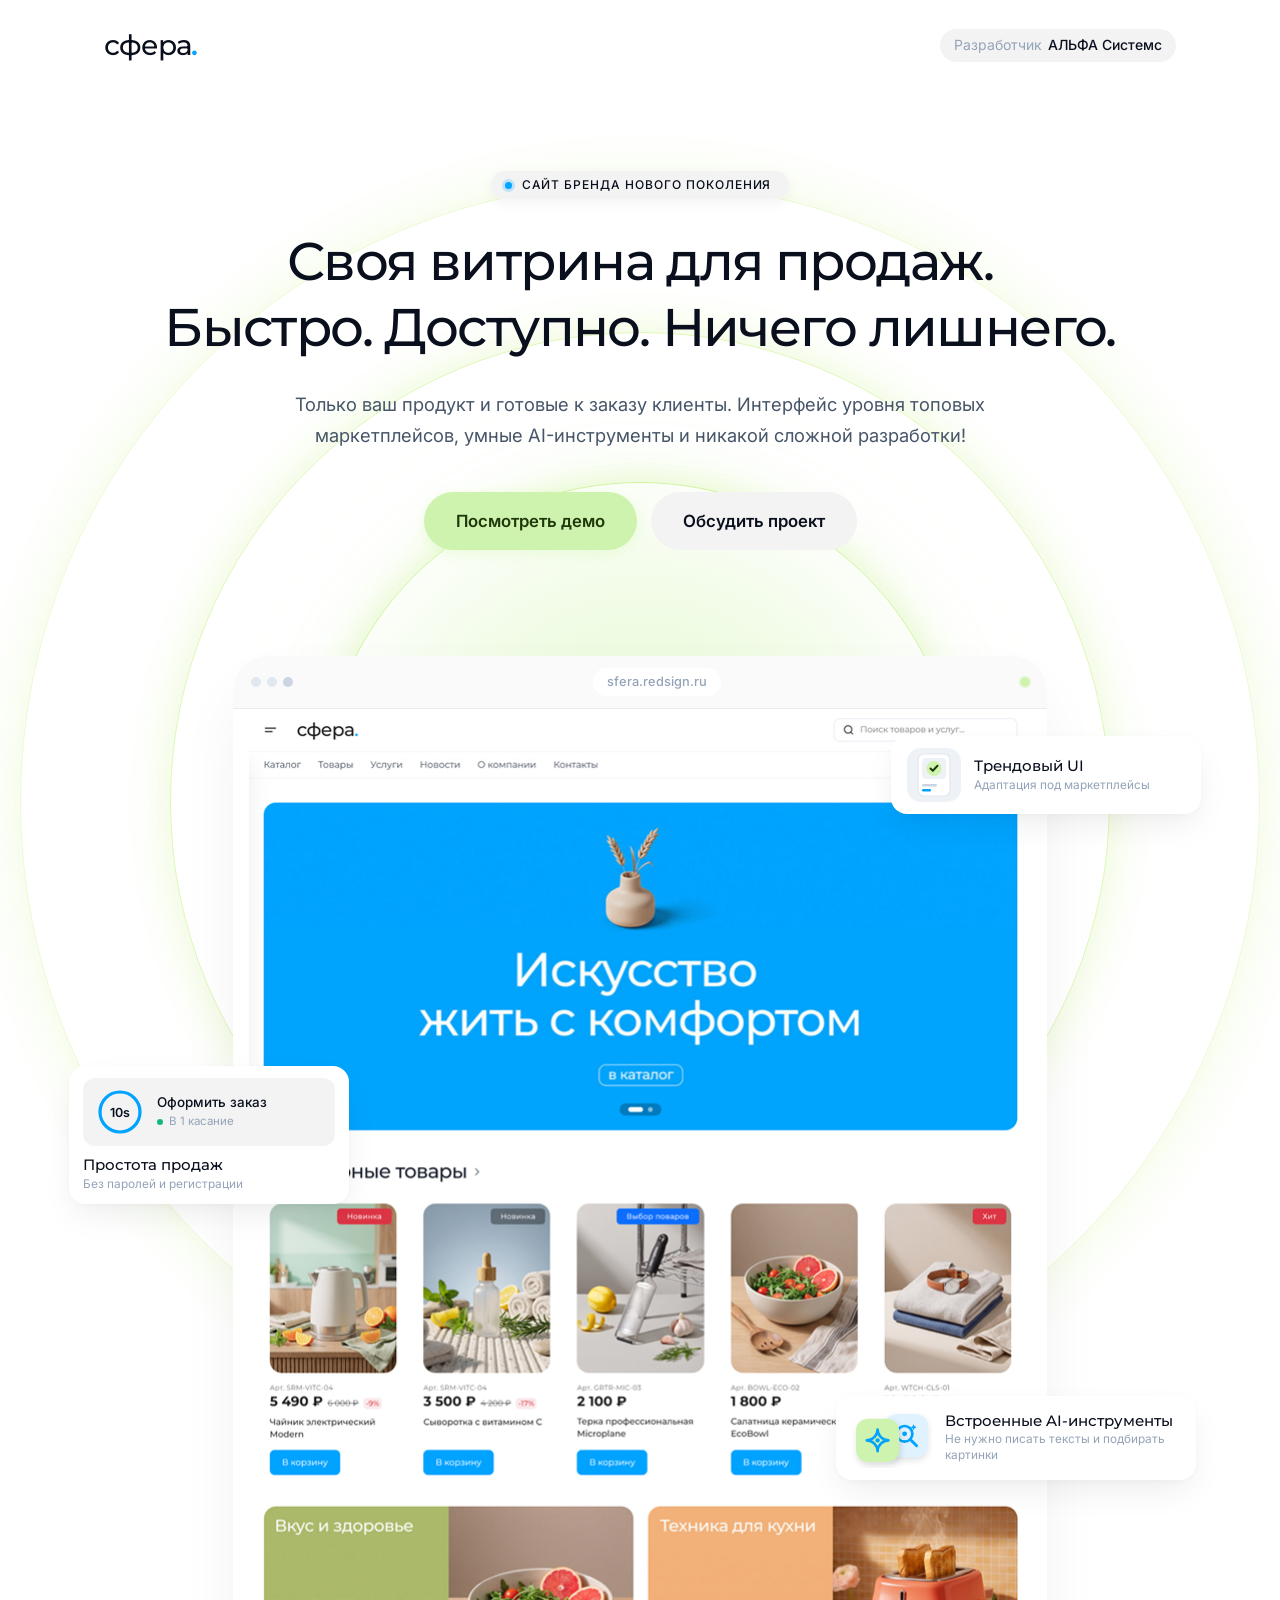
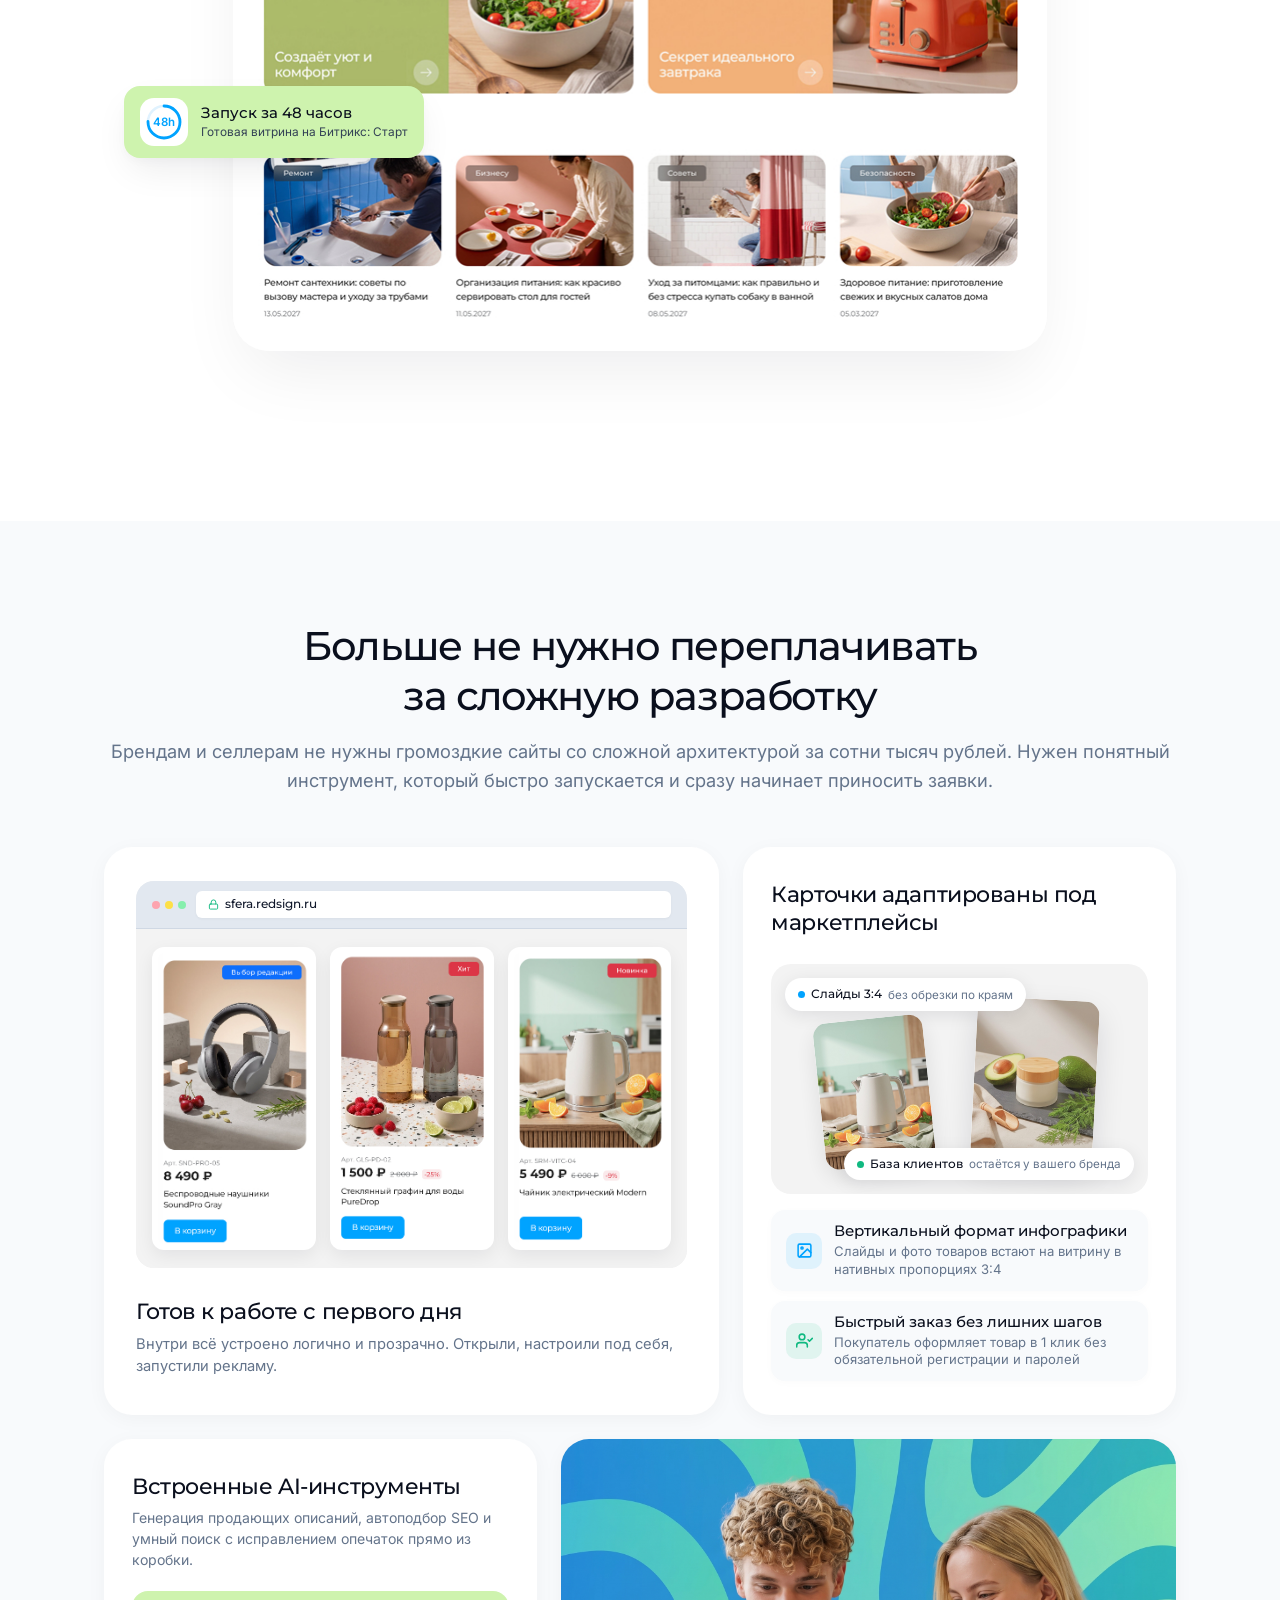
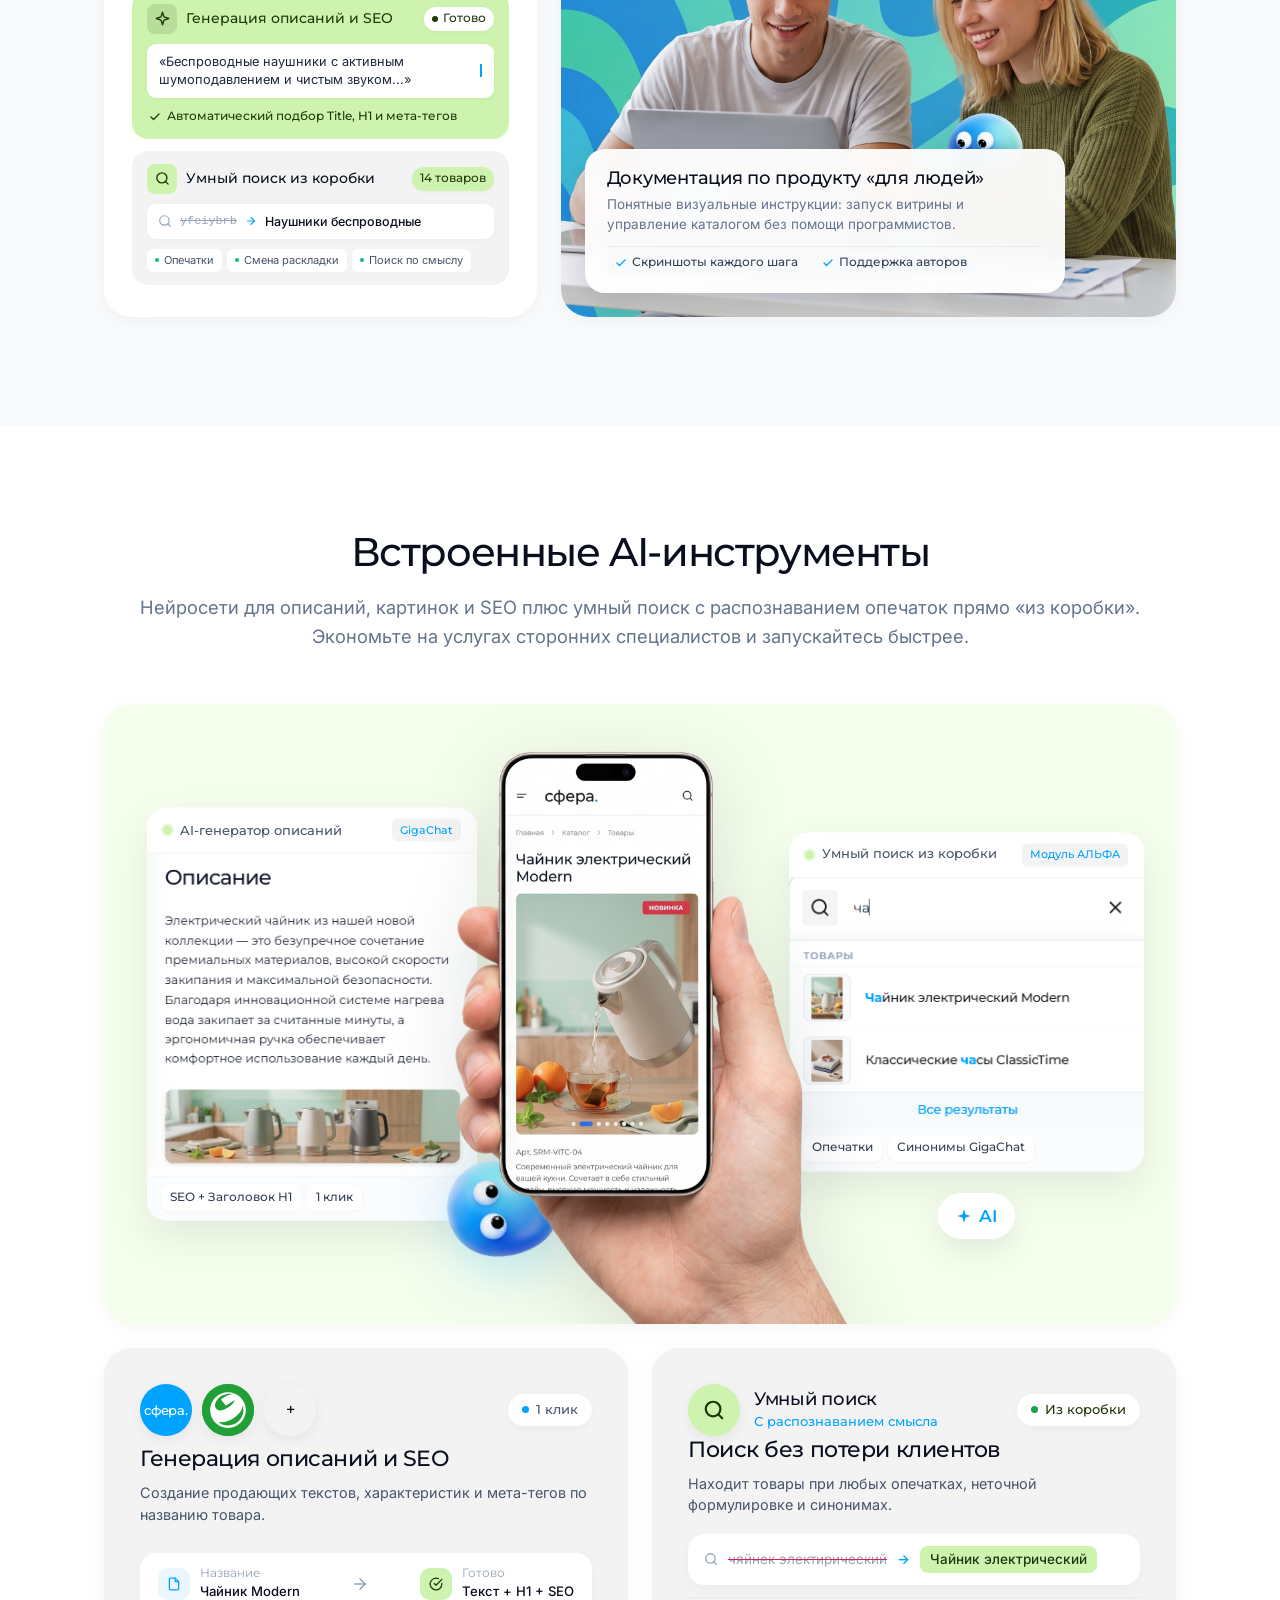
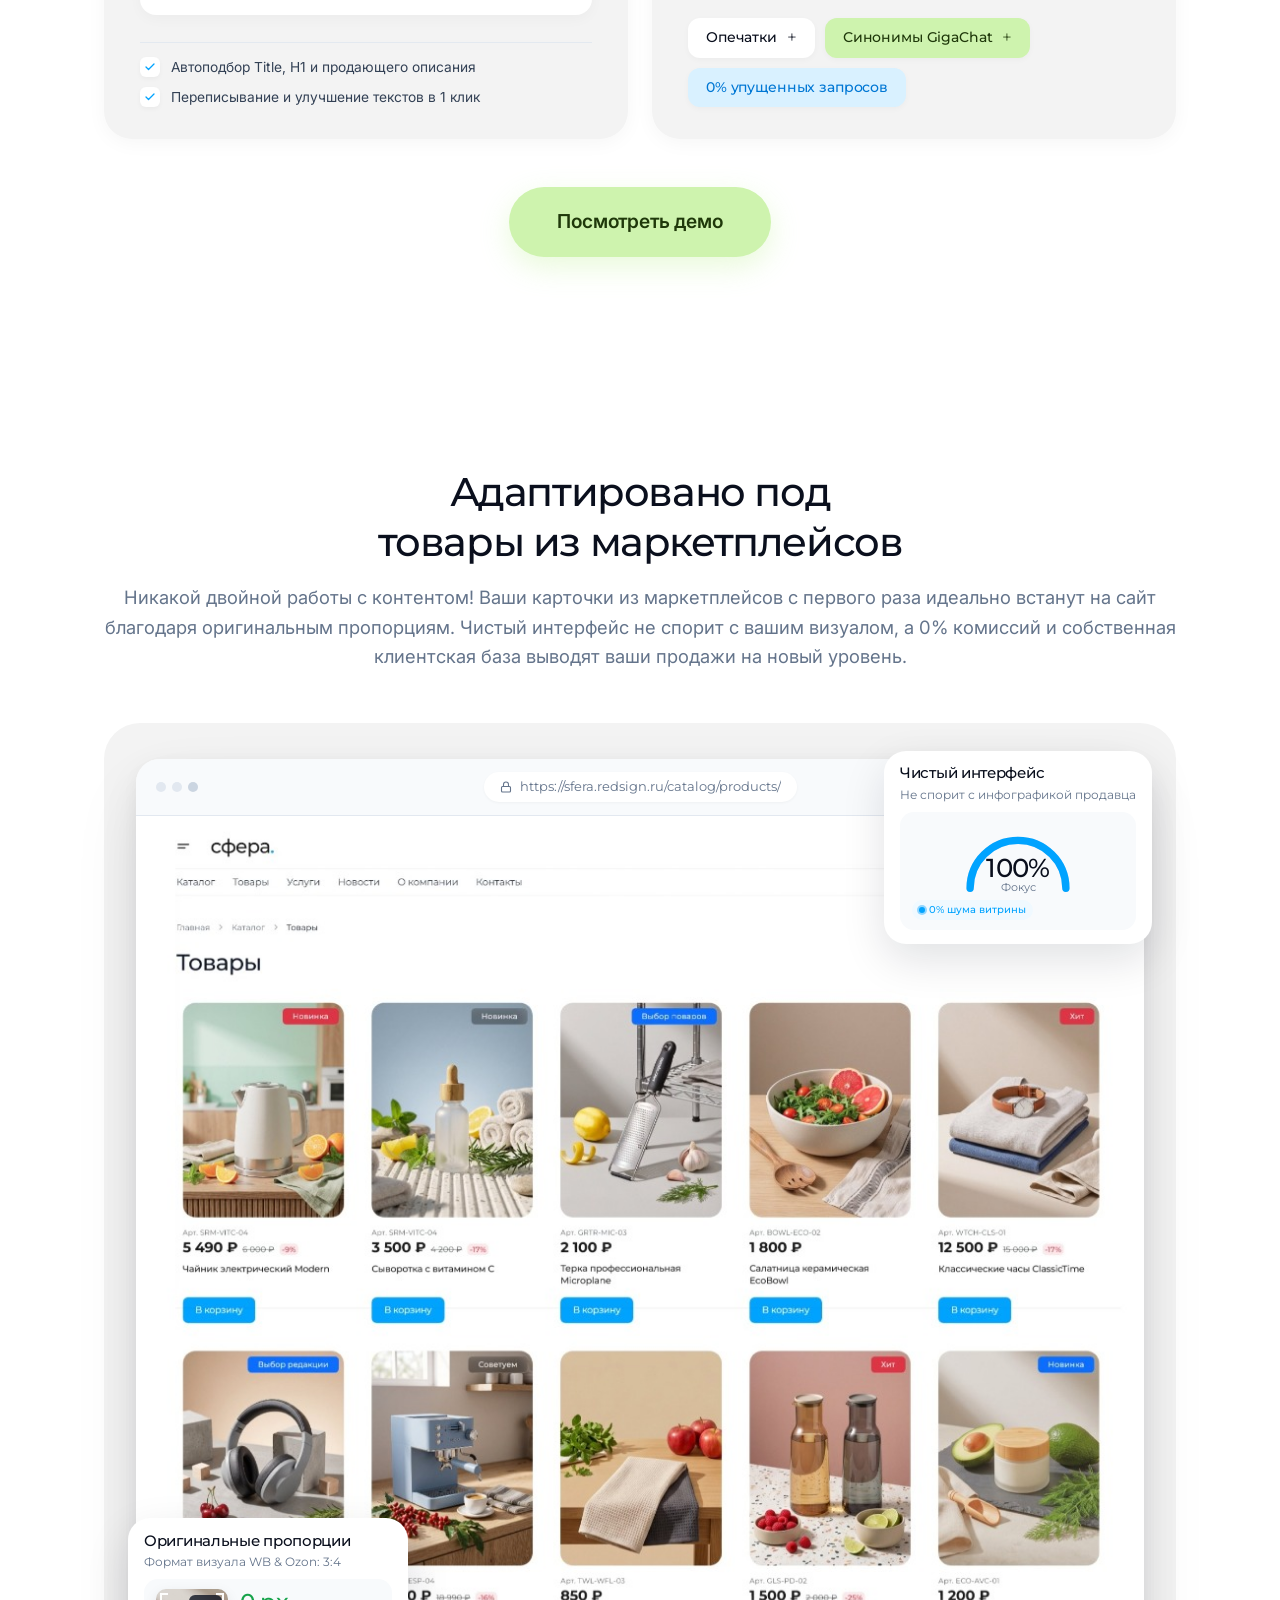
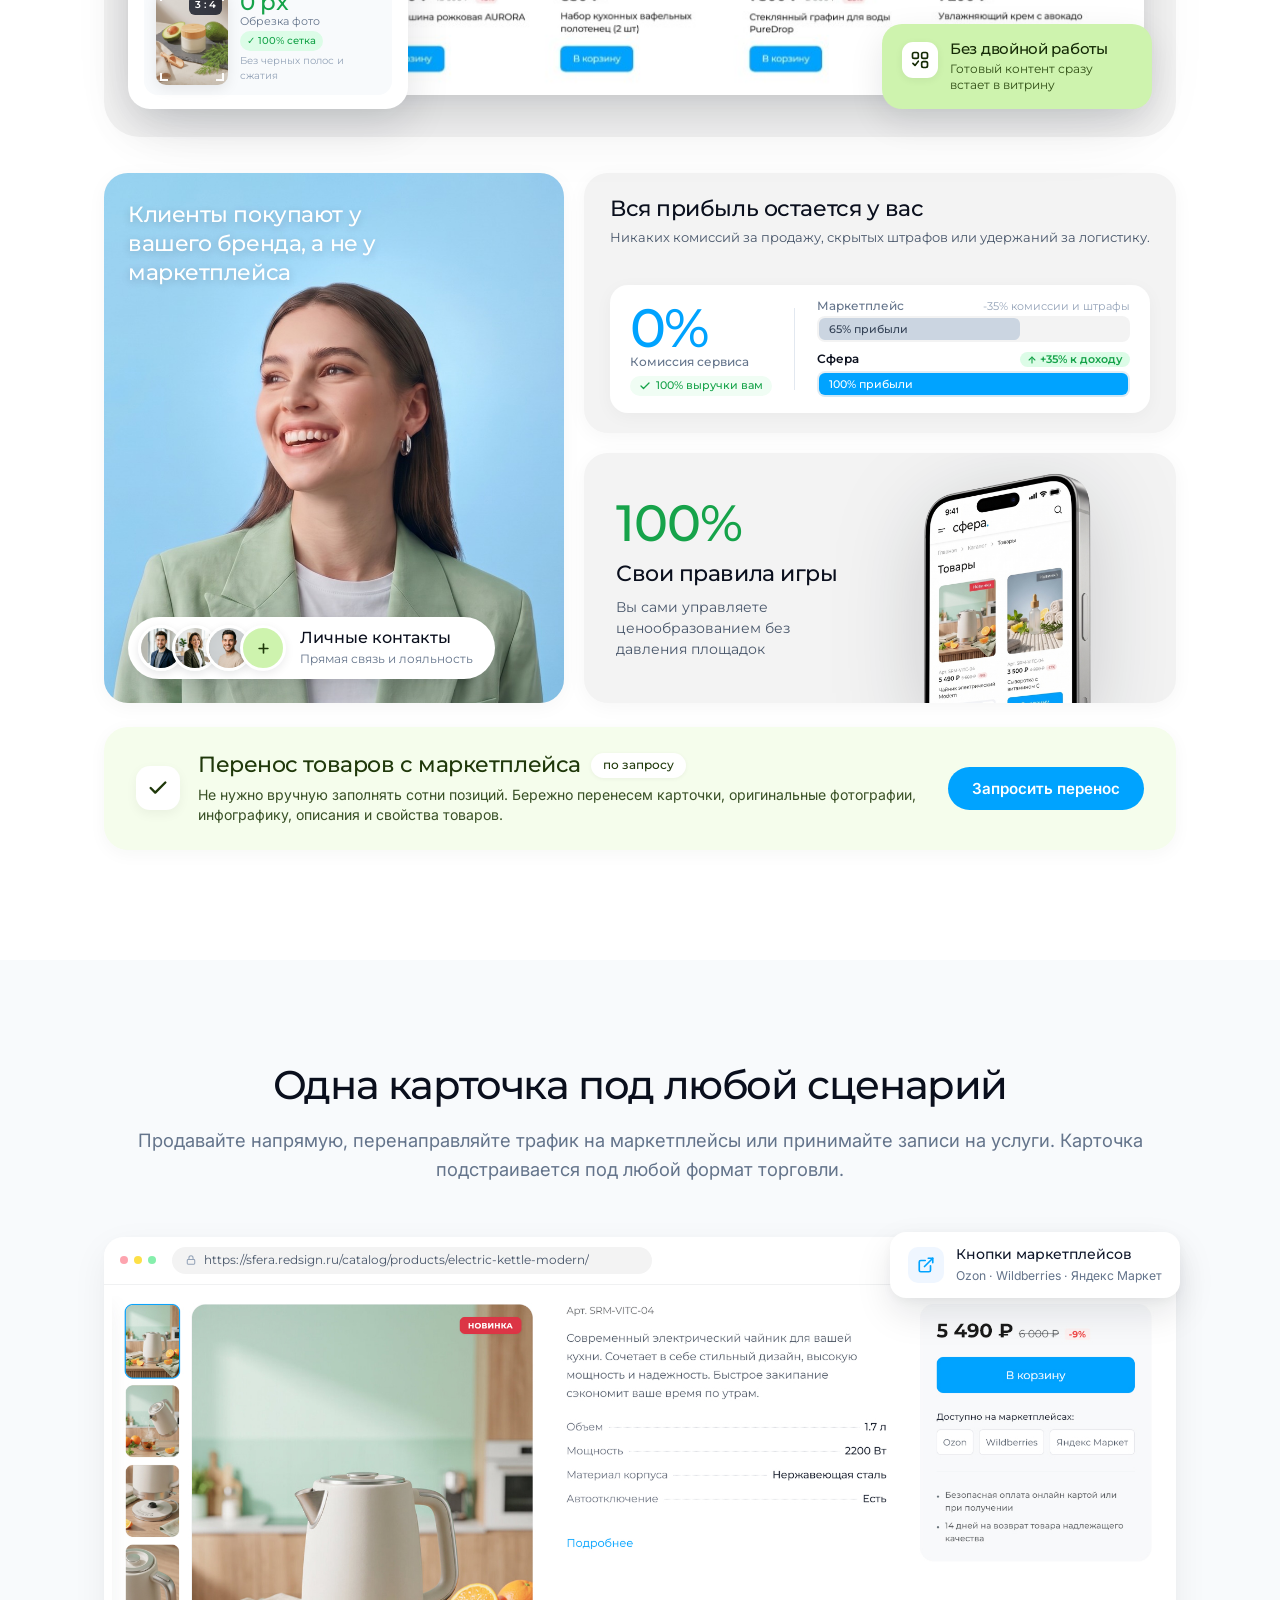
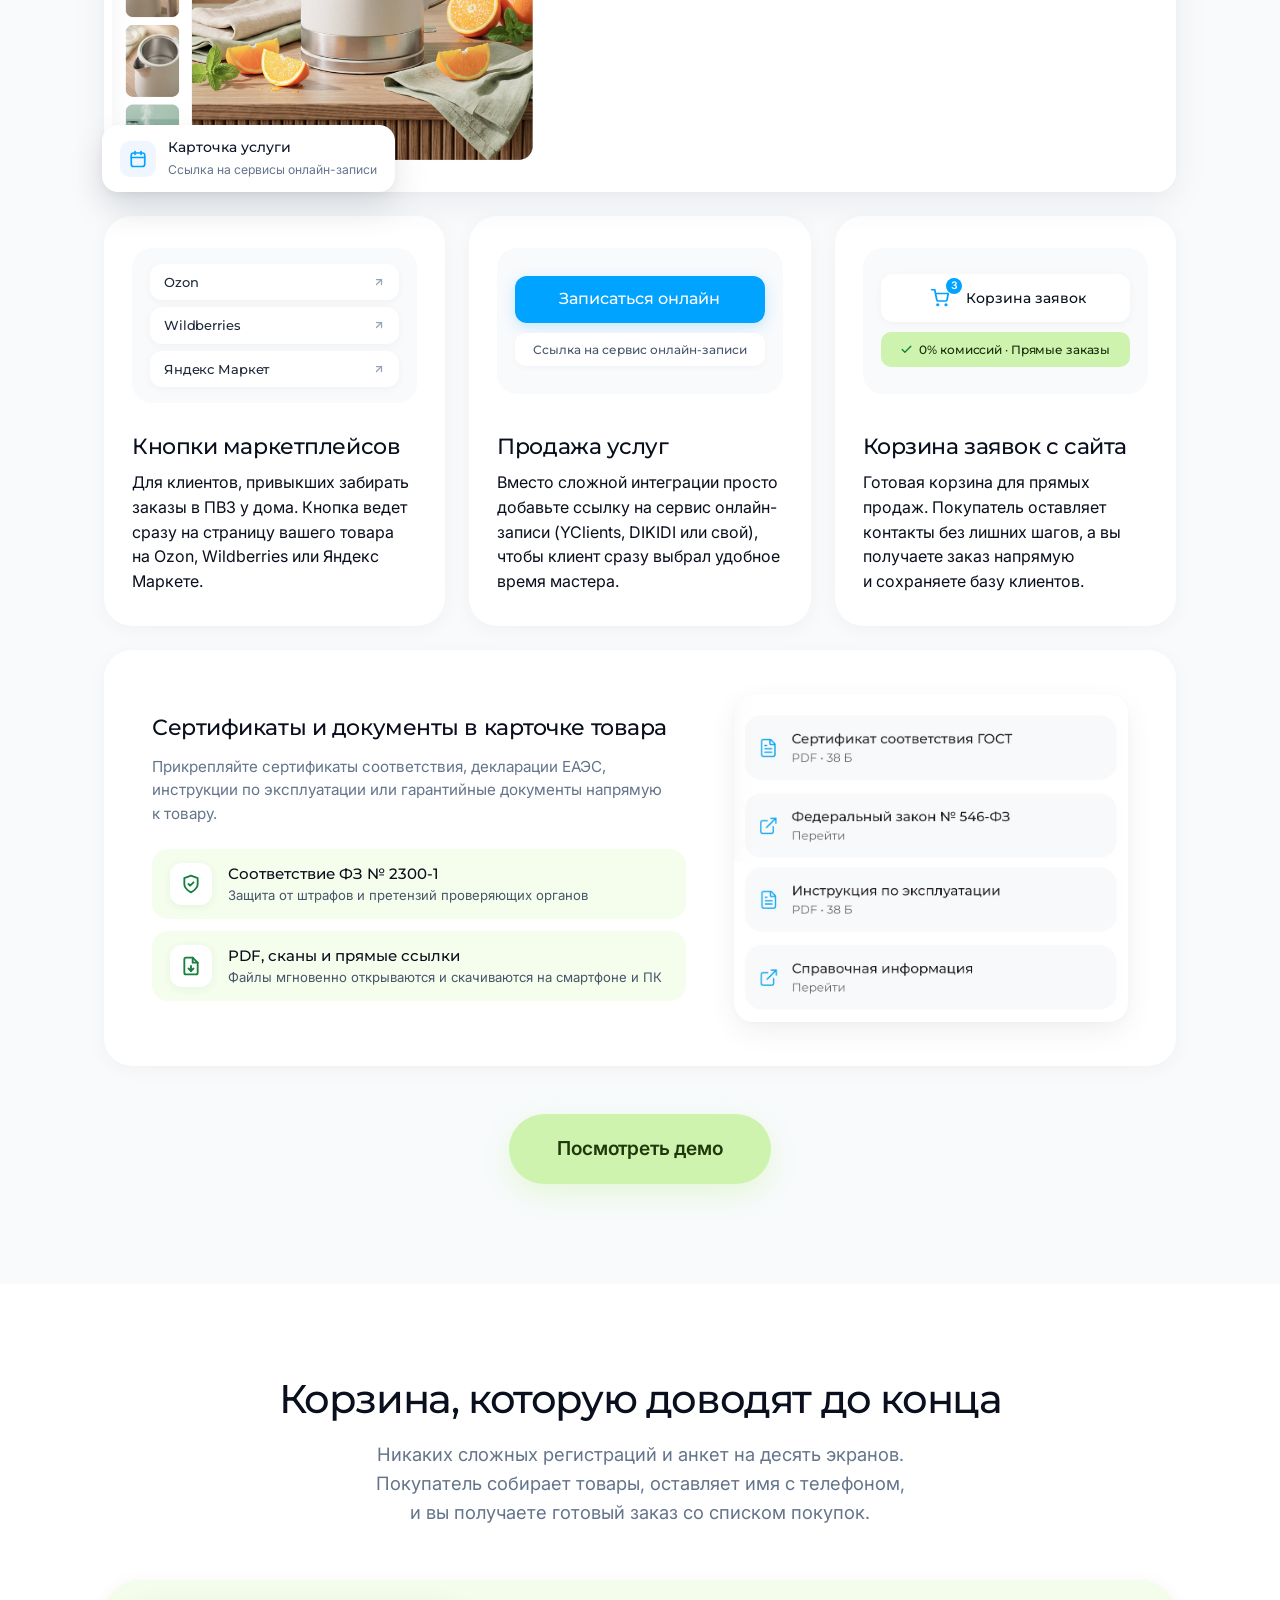
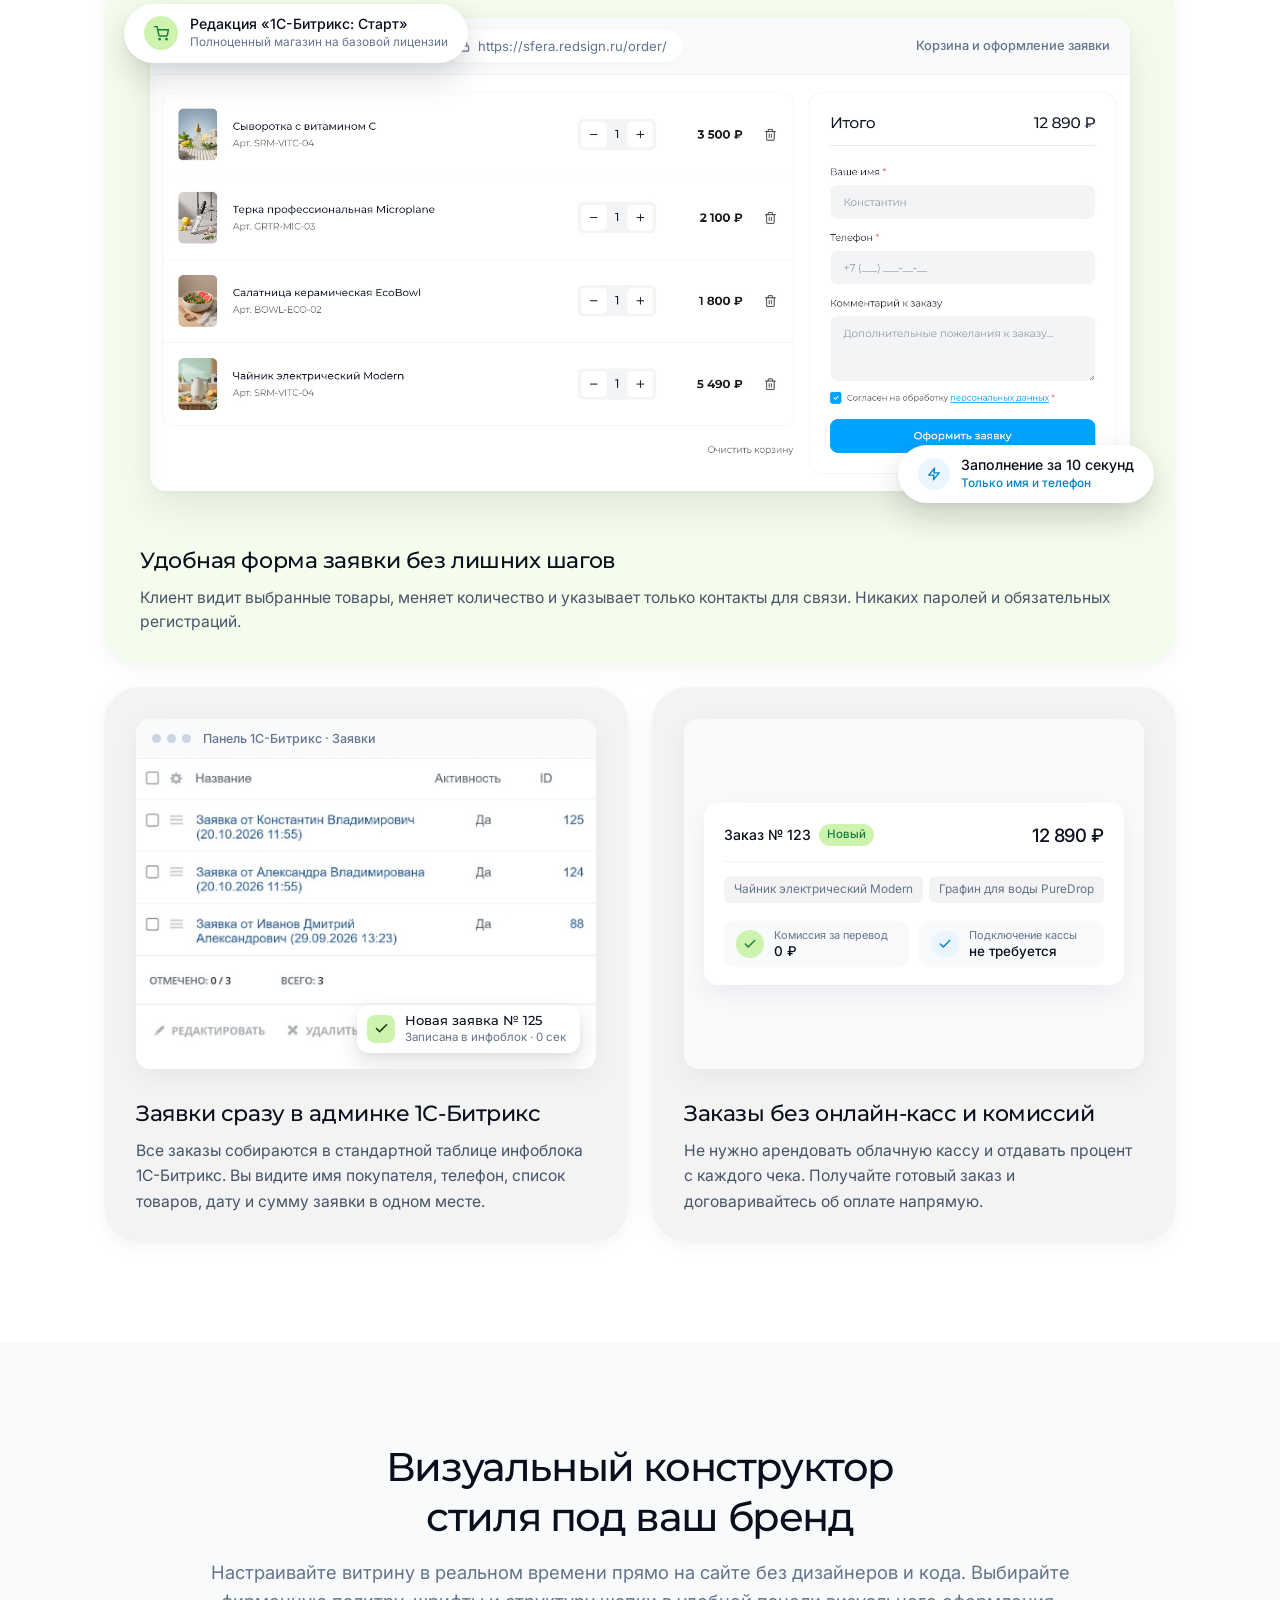
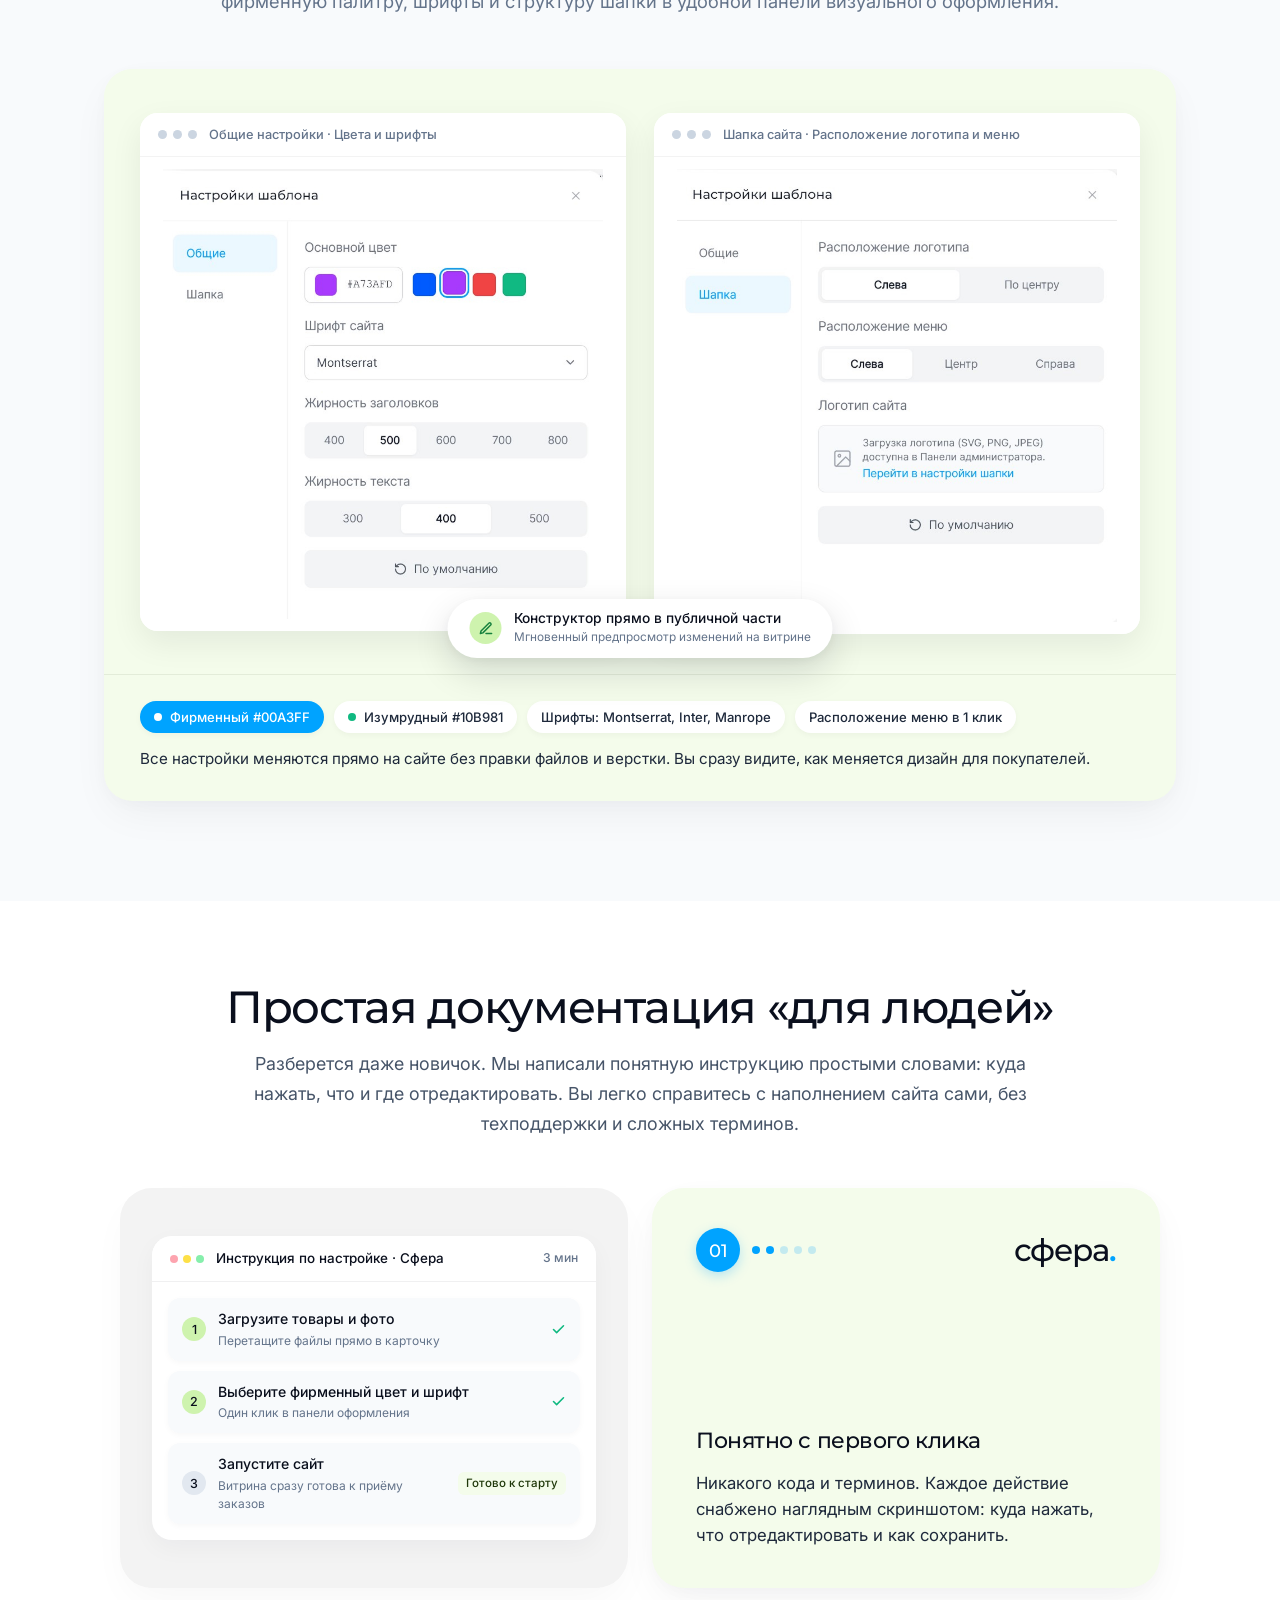
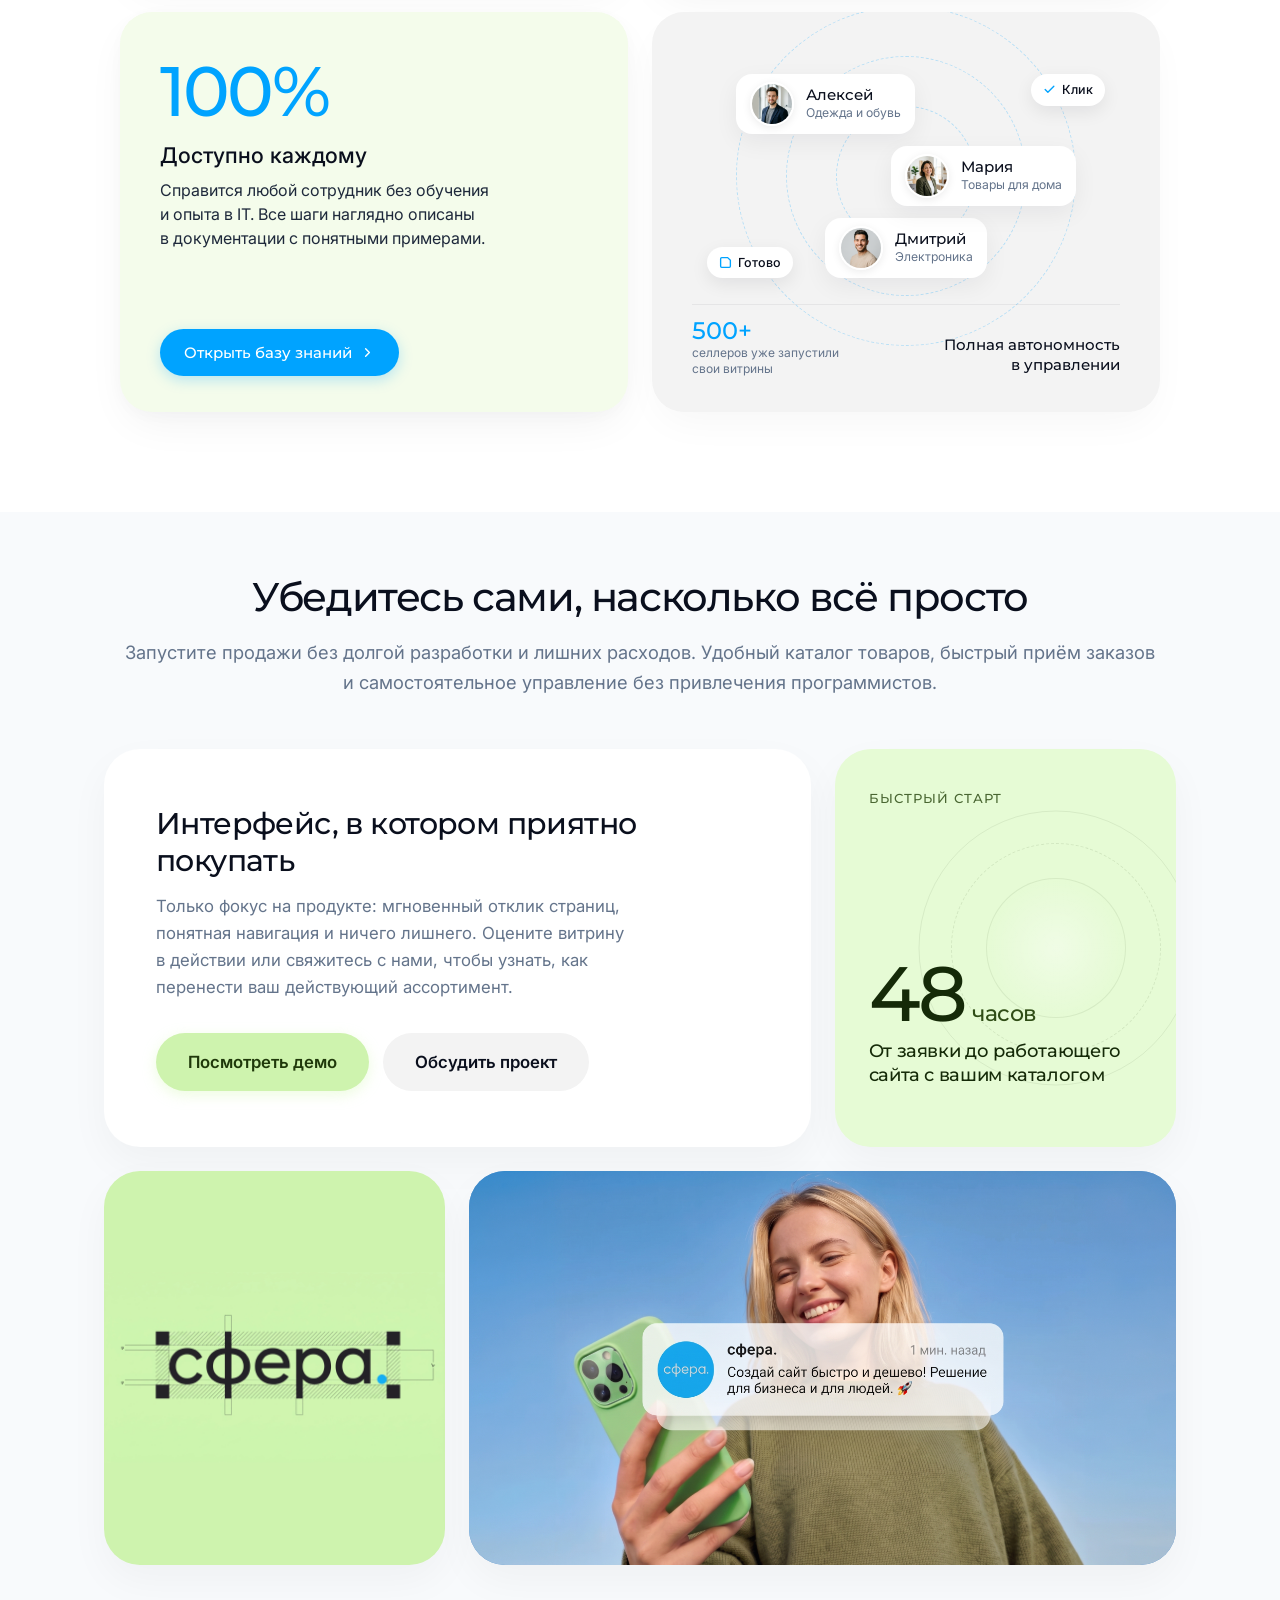
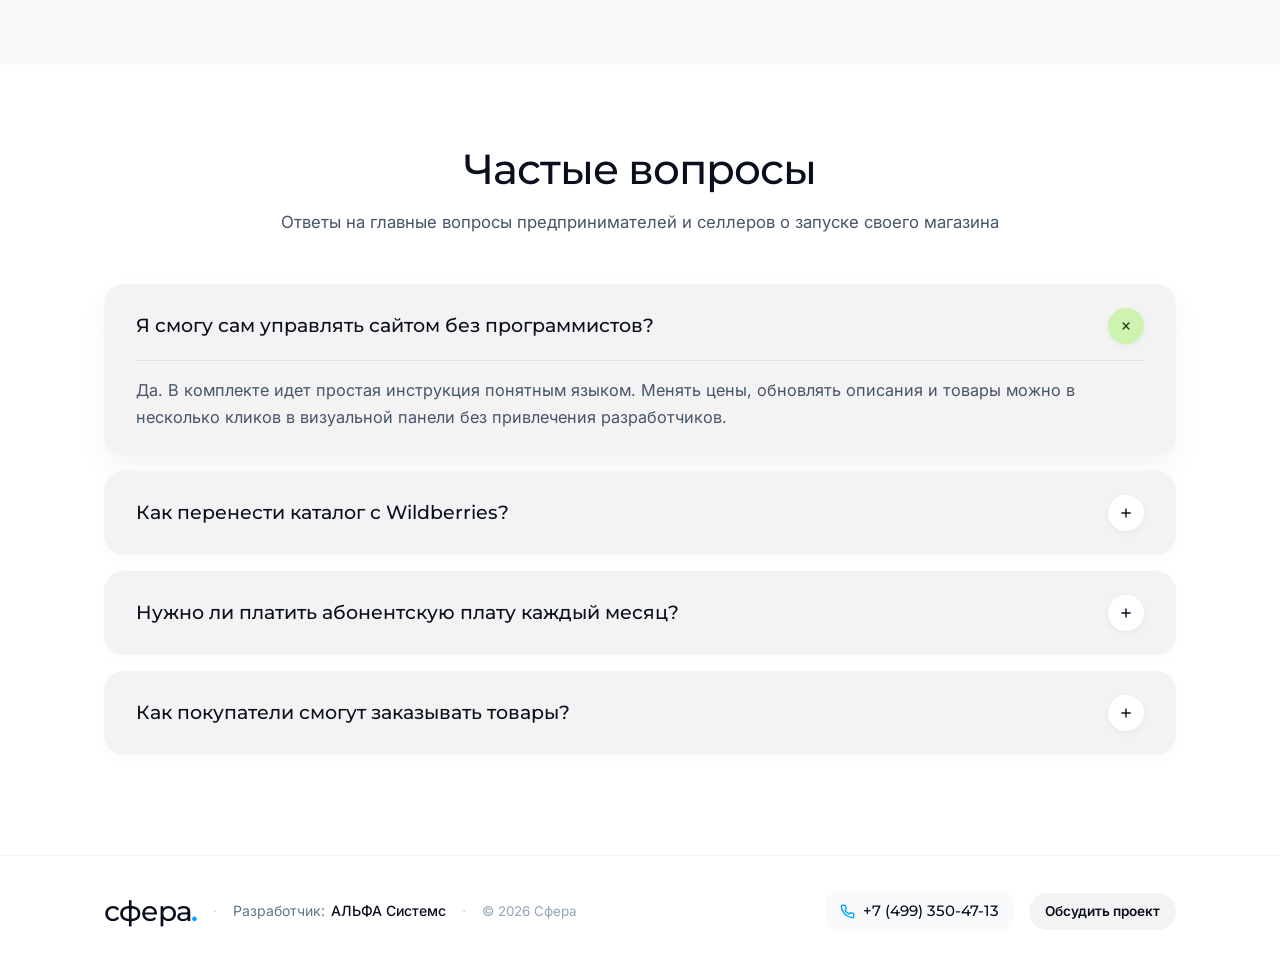
==== commit 3a72aa8c: "feat: добавлена кнопка «Посмотреть демо» на экран «Одна карточка под любой сценарий»" ====
--- a/index.html
+++ b/index.html
@@ -1232,6 +1232,13 @@
             </div>
           </div>
         </div>
+      </div>
+      <!-- Кнопка перехода к демо -->
+      <div class="s3-section-cta">
+        <a href="https://sfera.redsign.ru/" target="_blank" rel="noopener noreferrer"
+          class="sf-btn sf-btn-accent sf-btn-xl">
+          <span>Посмотреть демо</span>
+        </a>
       </div>
     </div>
   </section>
--- a/style.css
+++ b/style.css
@@ -2253,10 +2253,25 @@
   opacity: 0.75;
 }
 
-.ai-section-cta {
+.ai-section-cta,
+.s3-section-cta {
   display: flex;
   justify-content: center;
   margin-top: 48px;
+}
+
+.ai-section-cta .sf-btn,
+.s3-section-cta .sf-btn {
+  padding: 20px 48px;
+  font-size: 1.2rem;
+  letter-spacing: -0.01em;
+  box-shadow: 0 10px 28px rgba(206, 243, 174, 0.45);
+}
+
+.ai-section-cta .sf-btn:hover,
+.s3-section-cta .sf-btn:hover {
+  background: var(--color-accent-hover);
+  box-shadow: 0 14px 34px rgba(206, 243, 174, 0.55);
 }
 
 /* ==========================================================================
@@ -5226,14 +5241,14 @@
   border-radius: 20px;
   padding: 24px 32px;
   cursor: pointer;
-  transition: all 0.2s ease;
+  transition: background 0.2s ease, box-shadow 0.2s ease;
   box-shadow: 0 4px 16px rgba(10, 15, 29, 0.02);
 }
 
 .faq-item:hover {
   background: #E8EEF5;
-  transform: translateY(-2px);
-  box-shadow: 0 8px 24px rgba(10, 15, 29, 0.04);
+  transform: none;
+  box-shadow: 0 4px 16px rgba(10, 15, 29, 0.02);
 }
 
 .faq-item.active {
@@ -6734,4 +6749,13 @@
   .cta-lifestyle-img-full {
     height: 280px;
   }
-}+
+  .ai-section-cta .sf-btn,
+  .s3-section-cta .sf-btn {
+    width: 100%;
+    max-width: 340px;
+    padding: 16px 28px;
+    font-size: 1.05rem;
+    justify-content: center;
+  }
+}
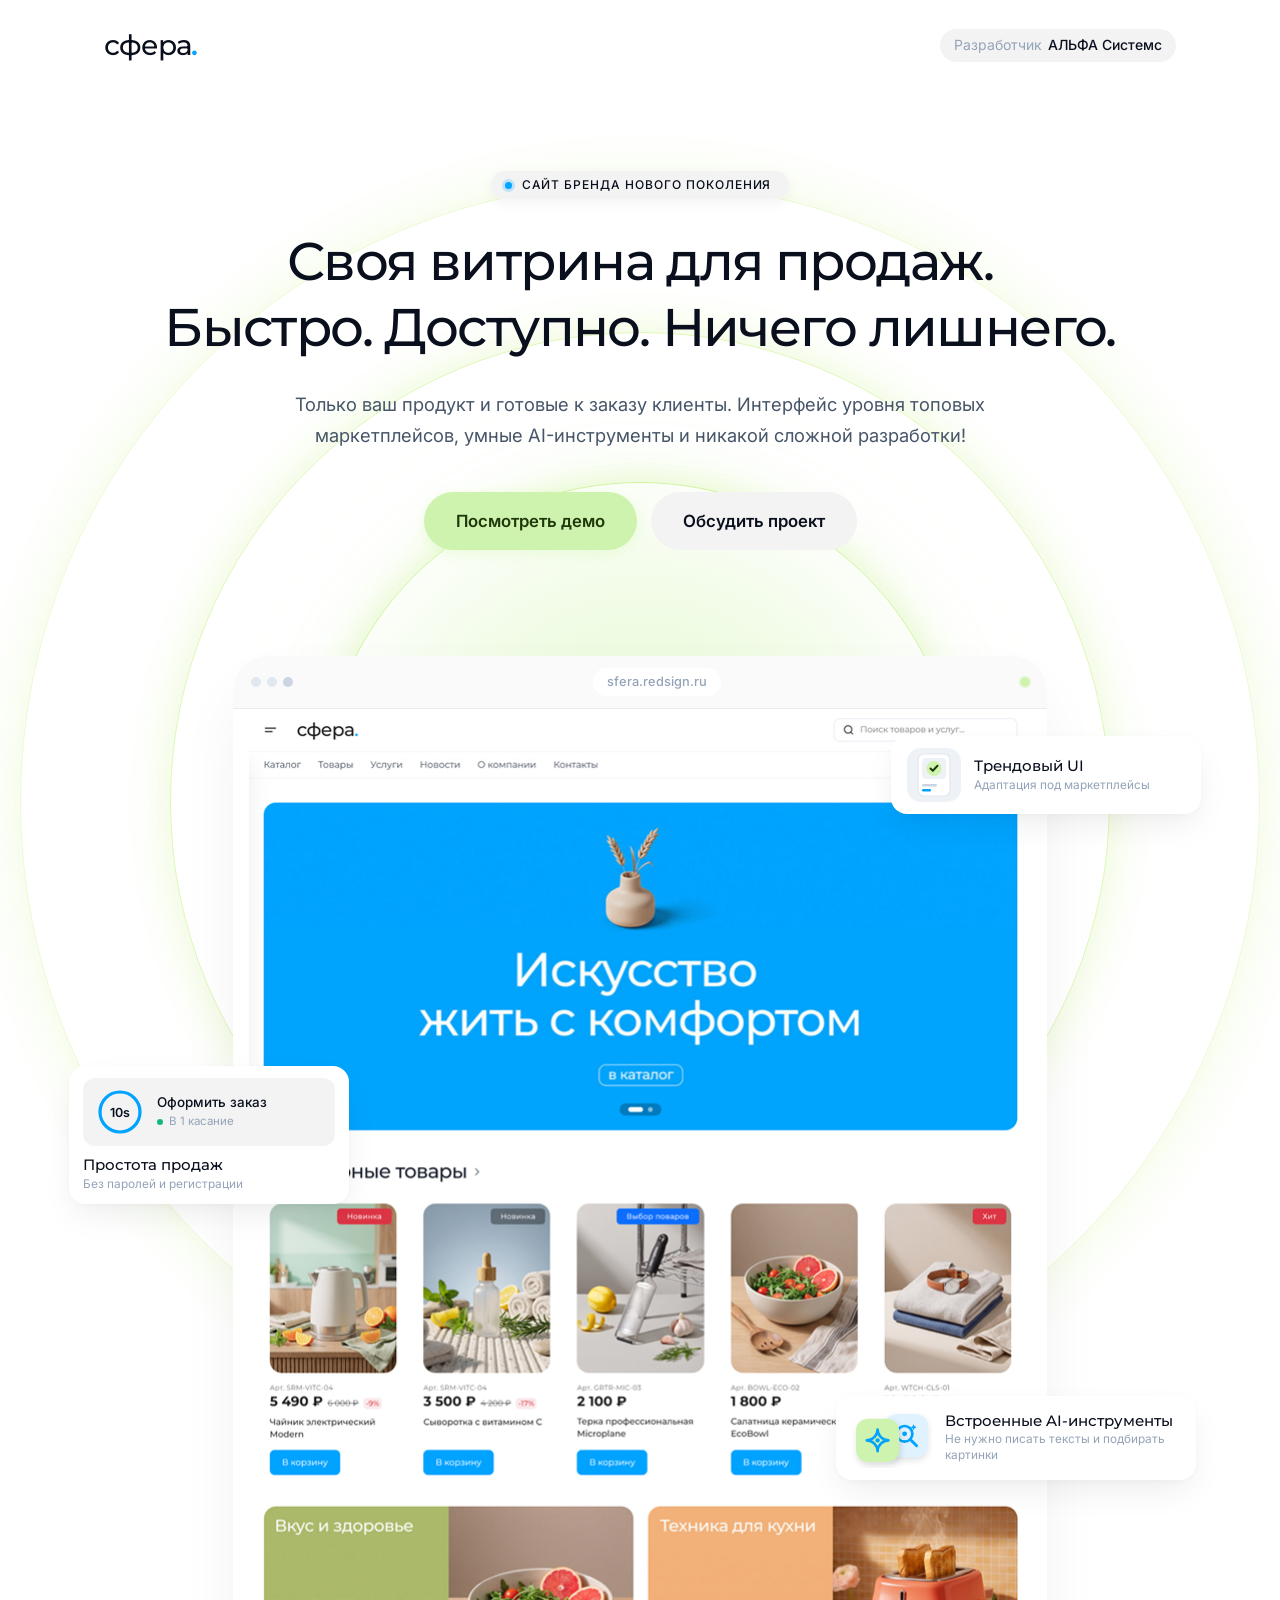
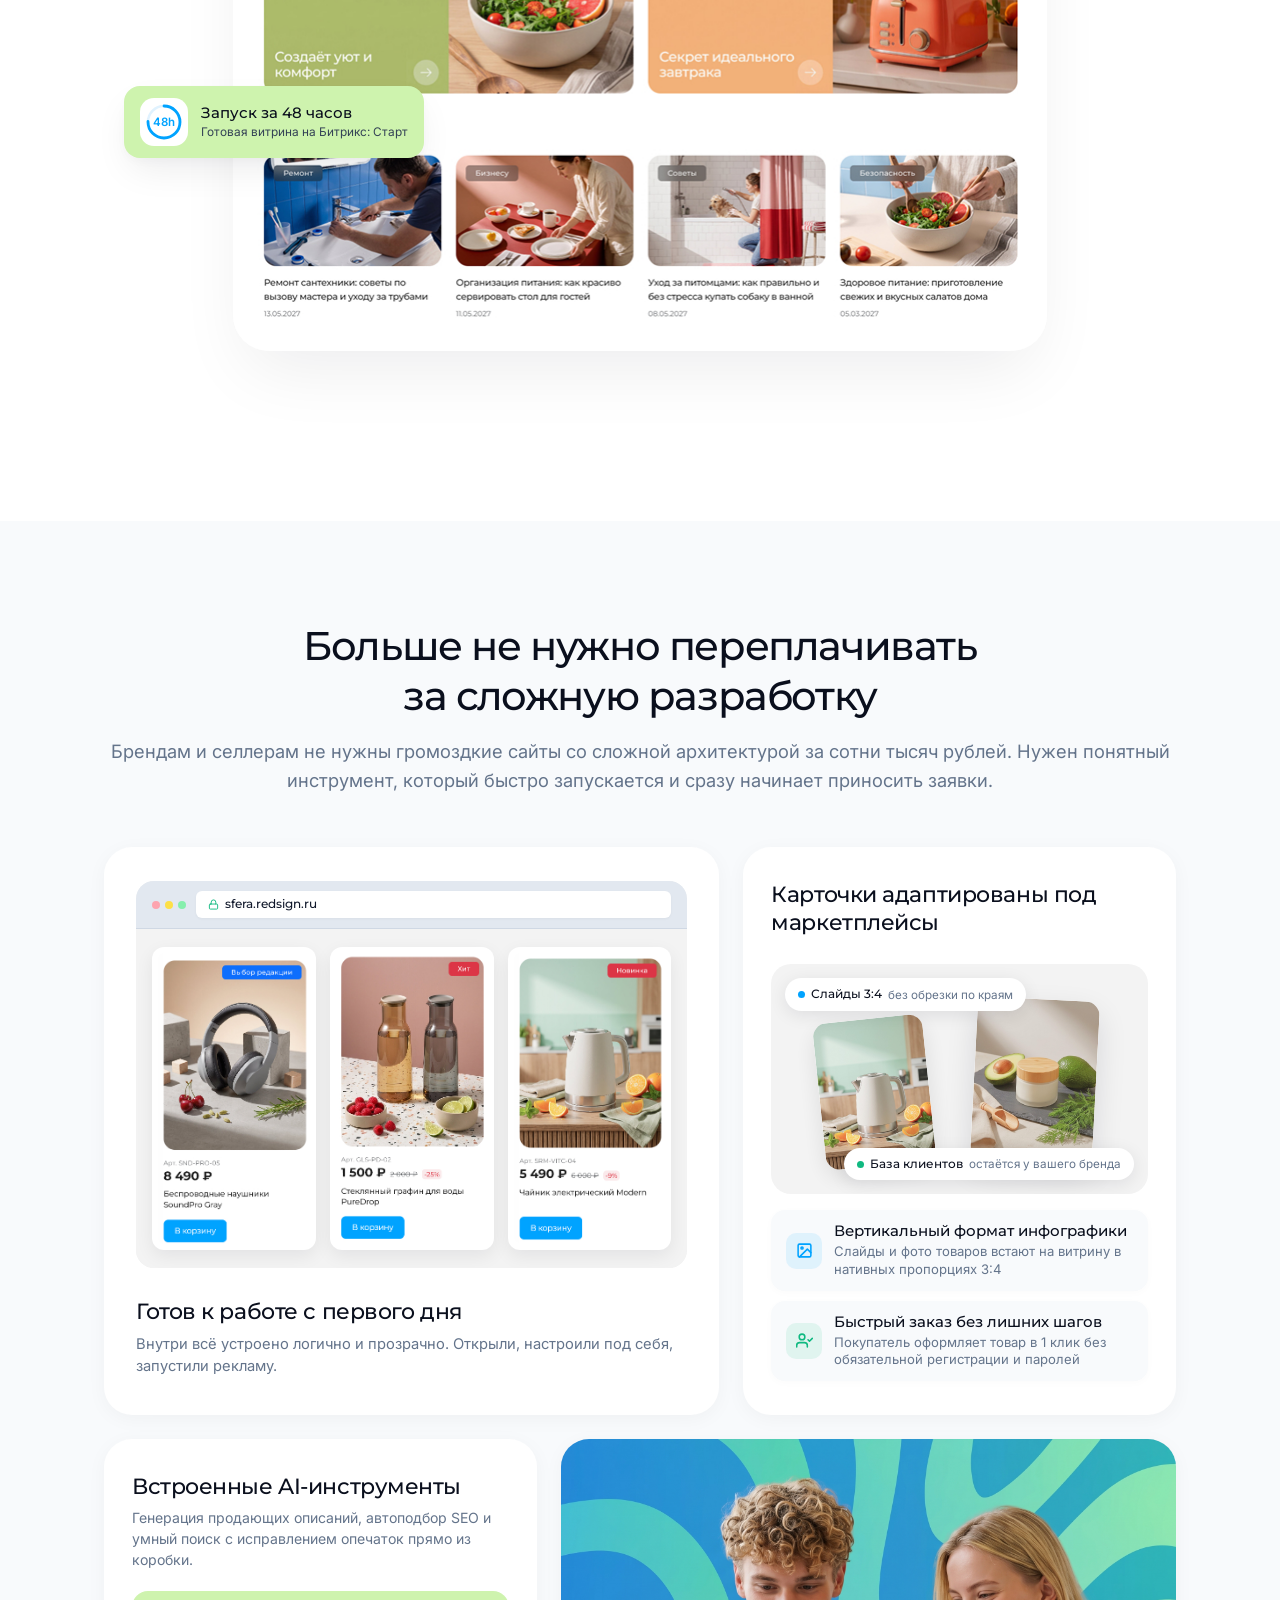
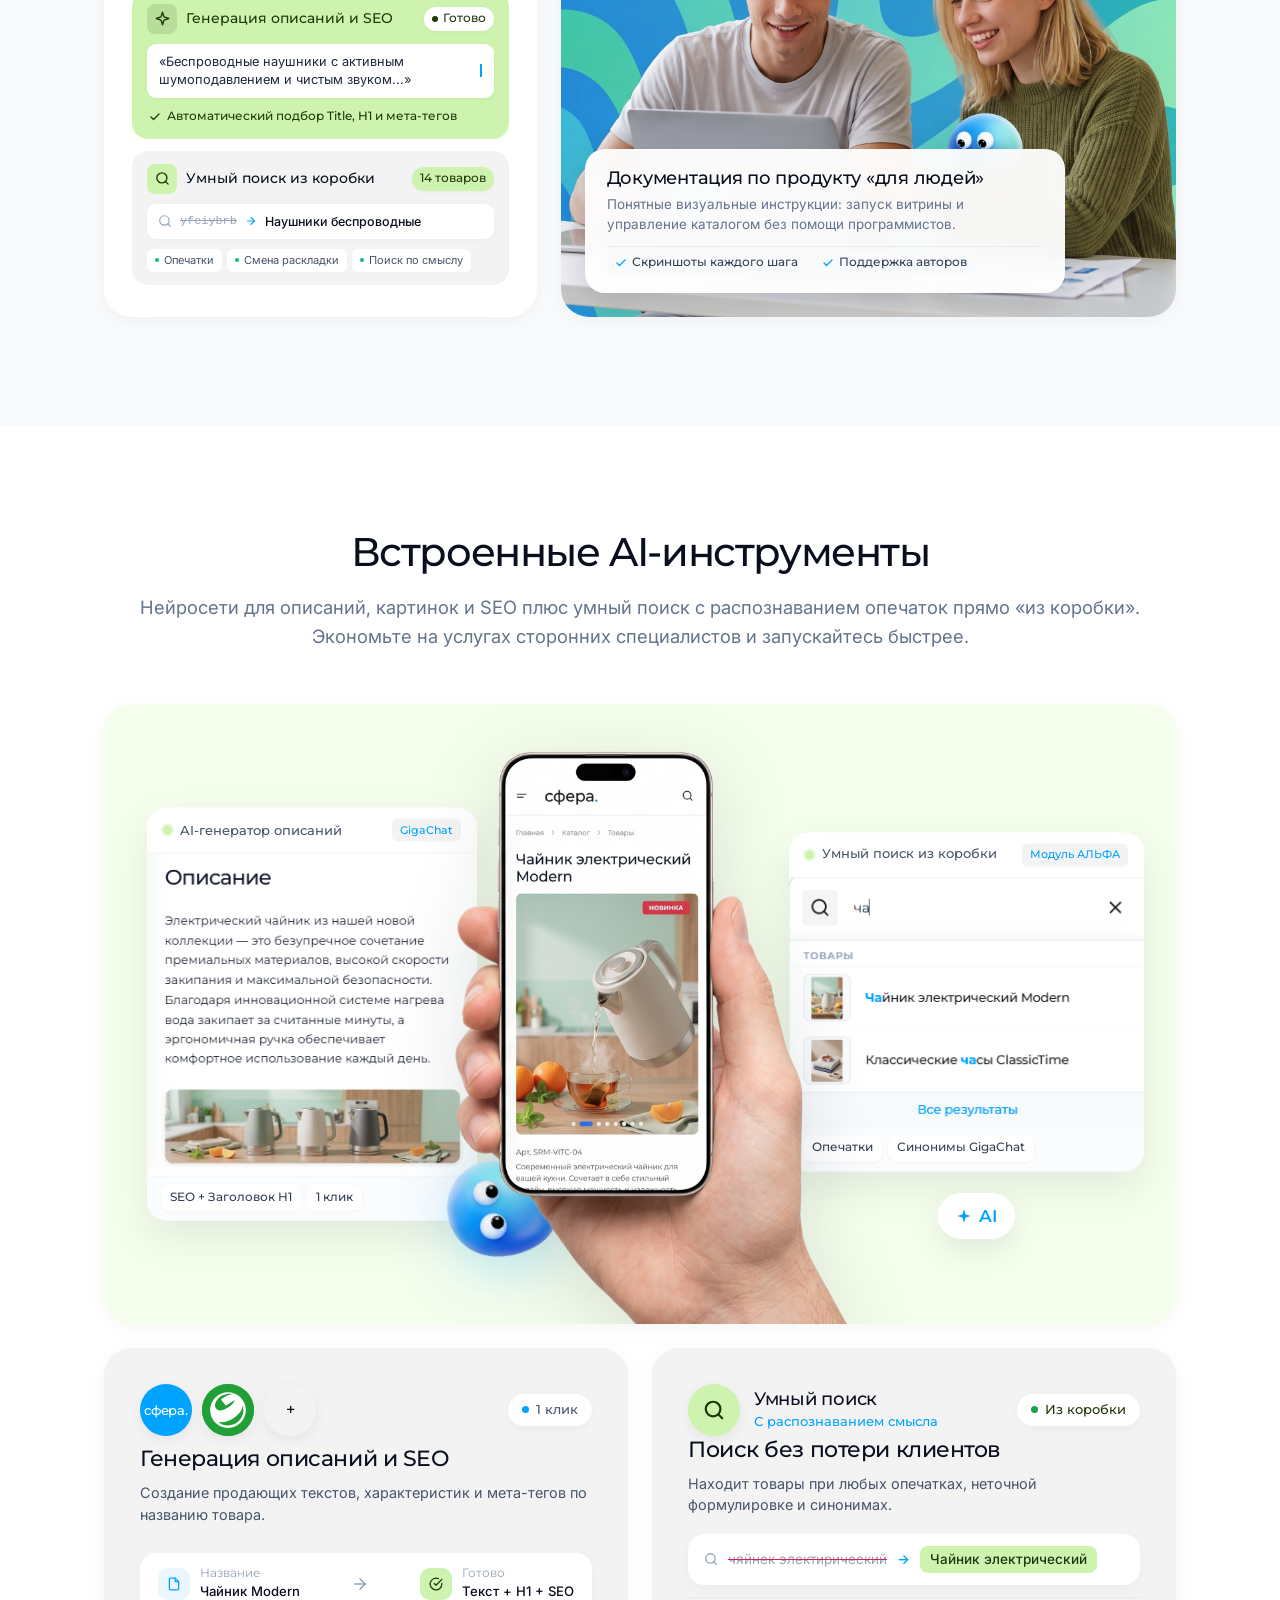
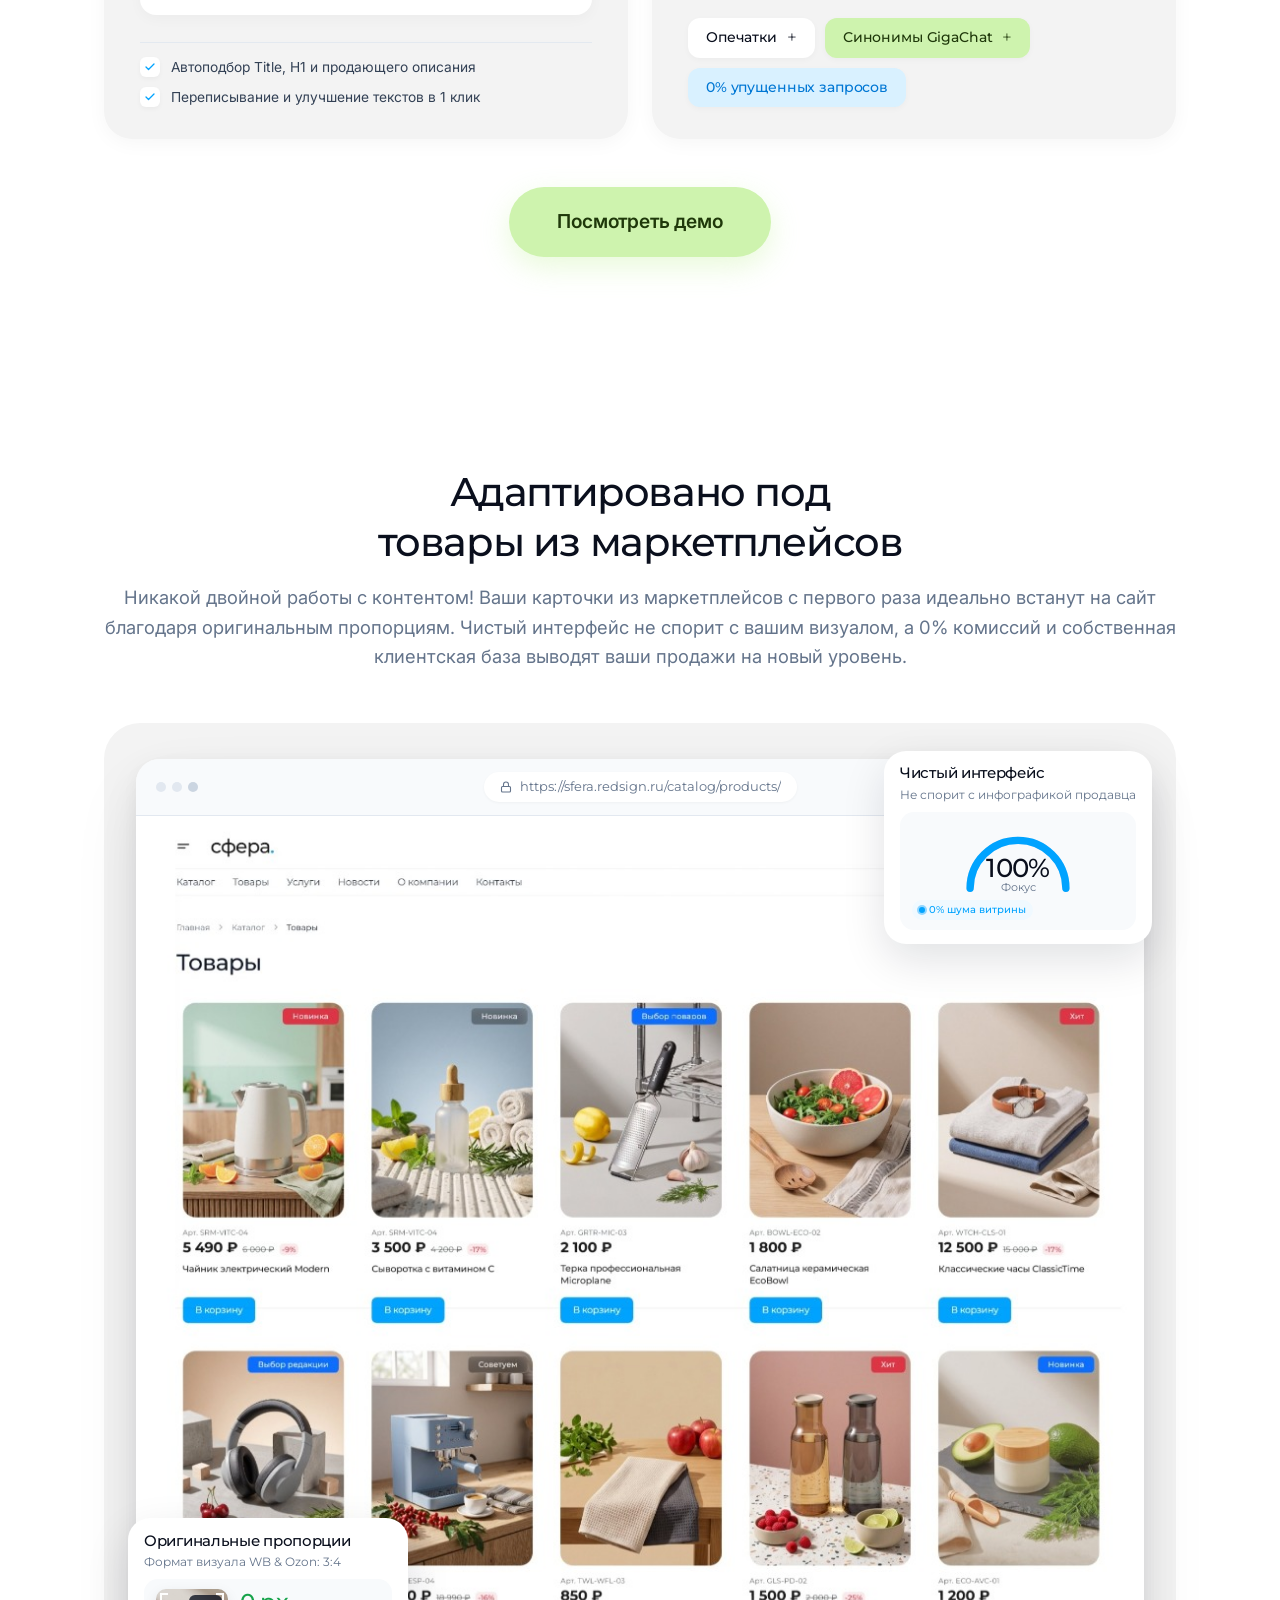
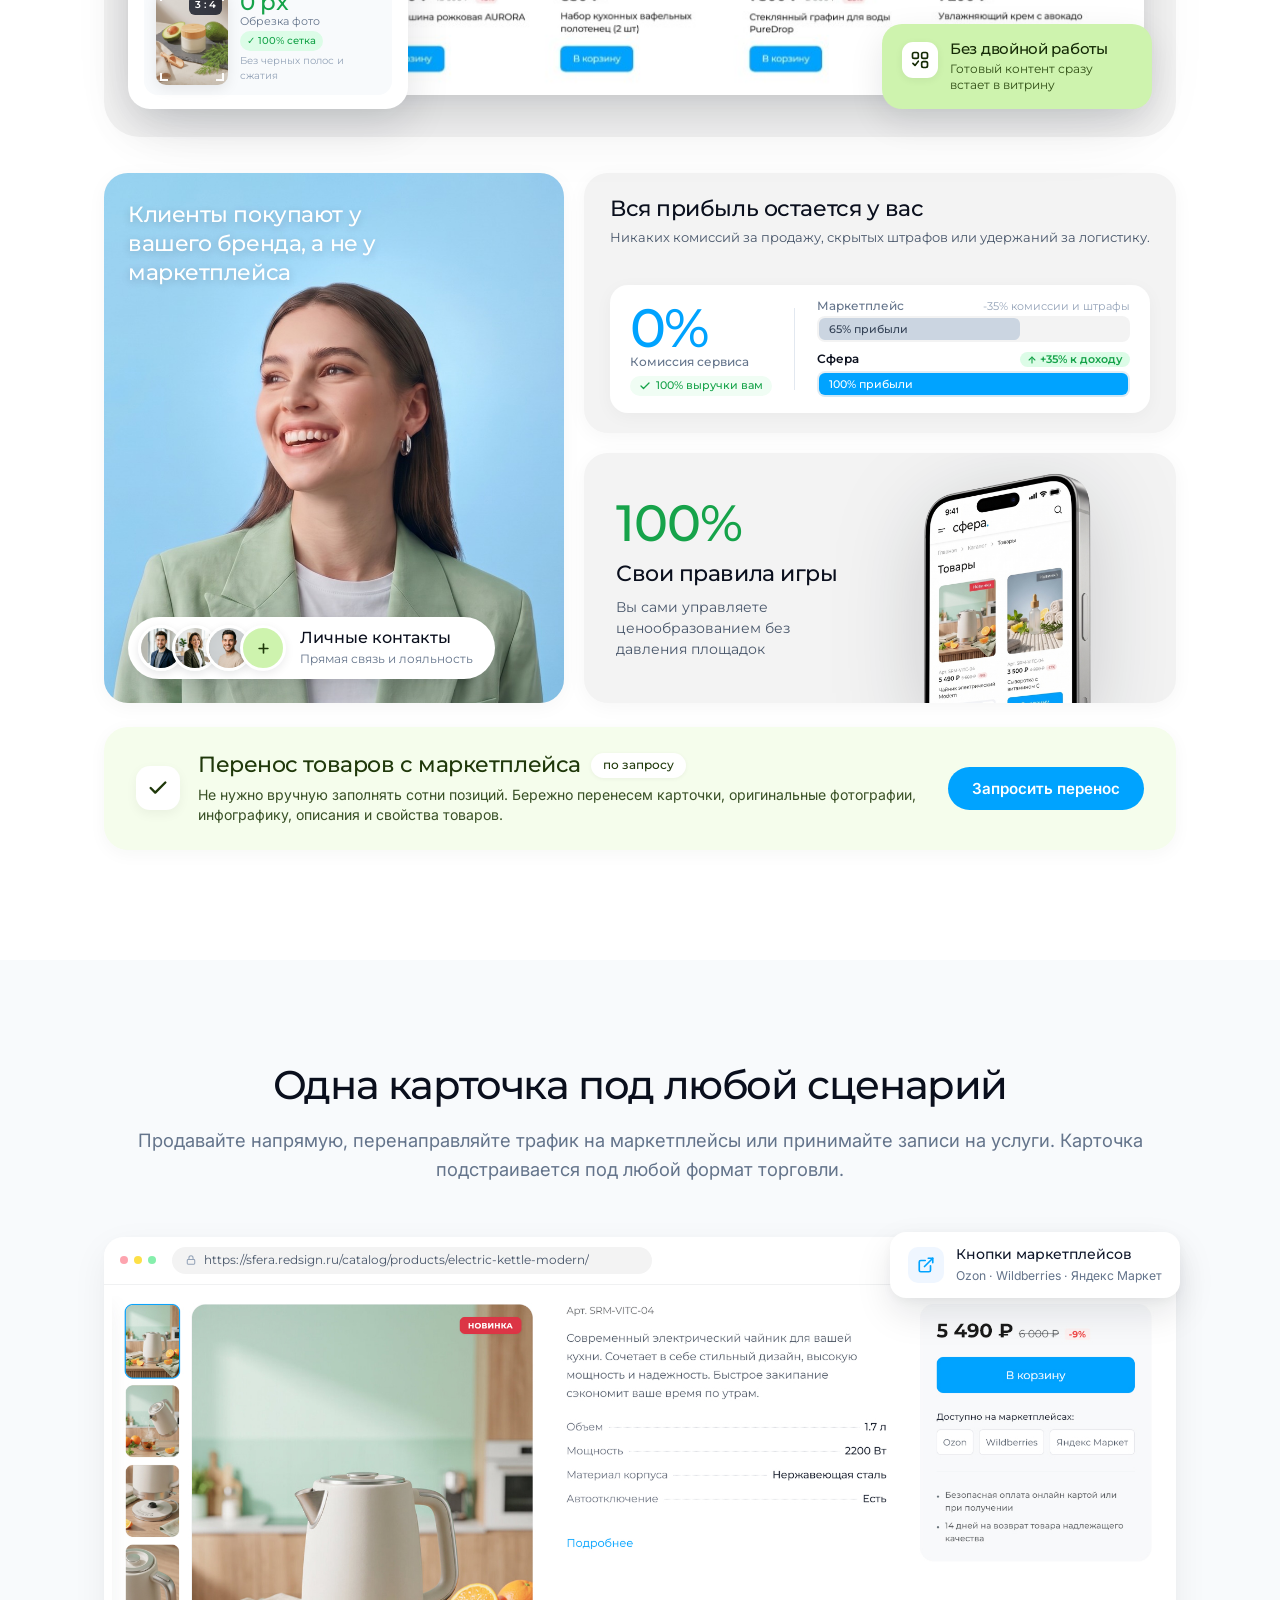
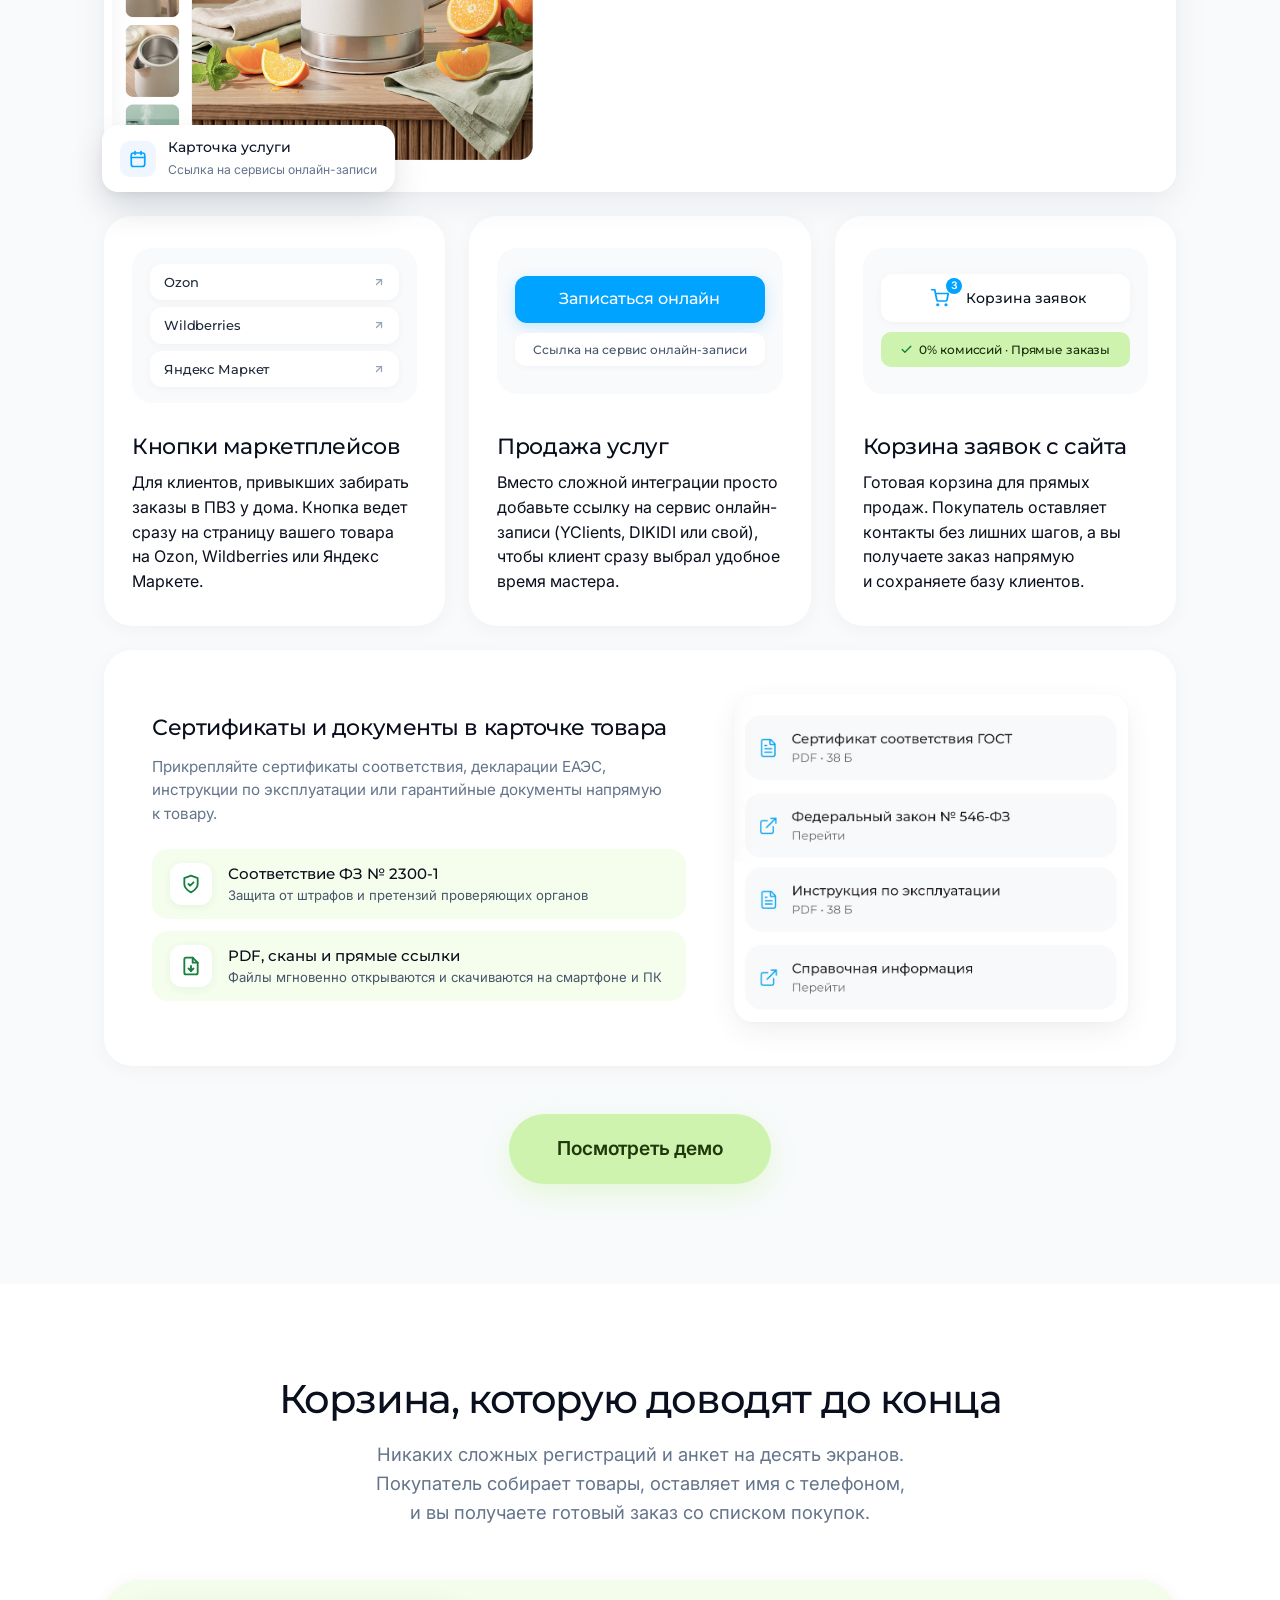
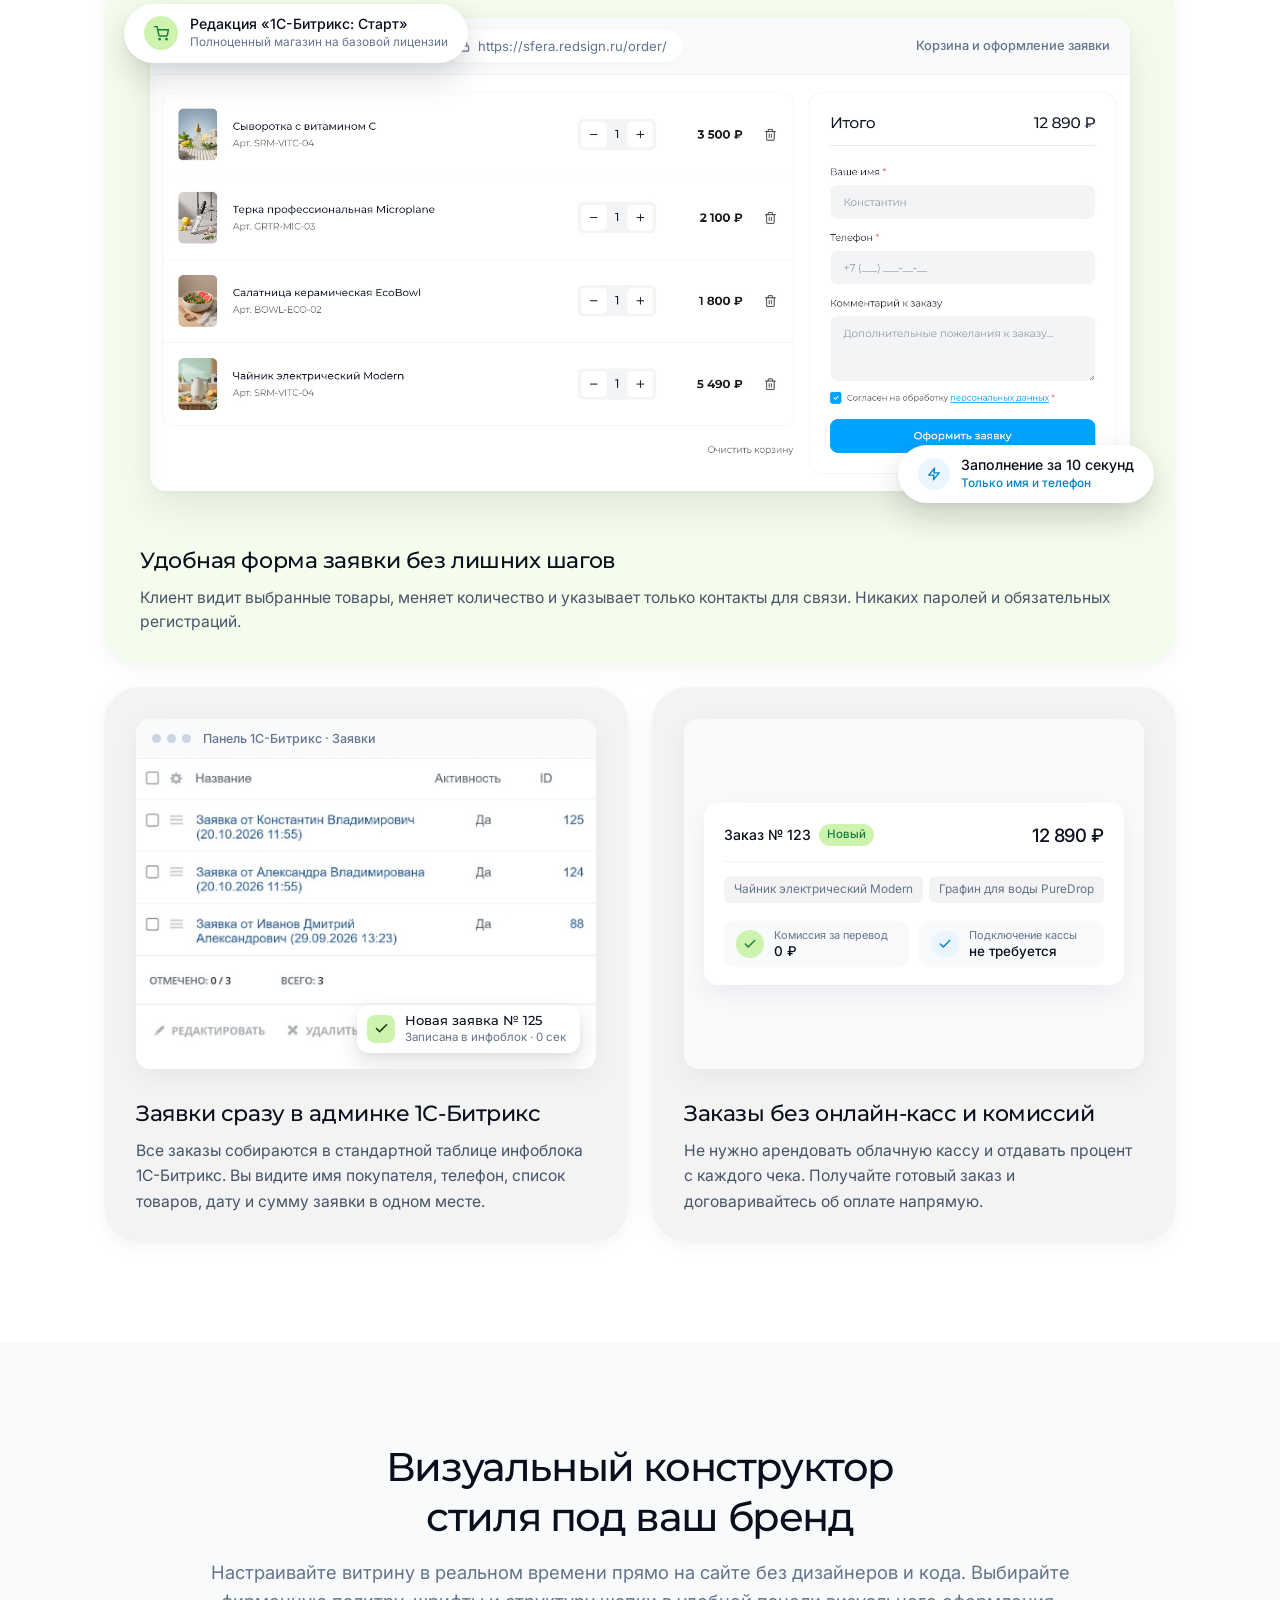
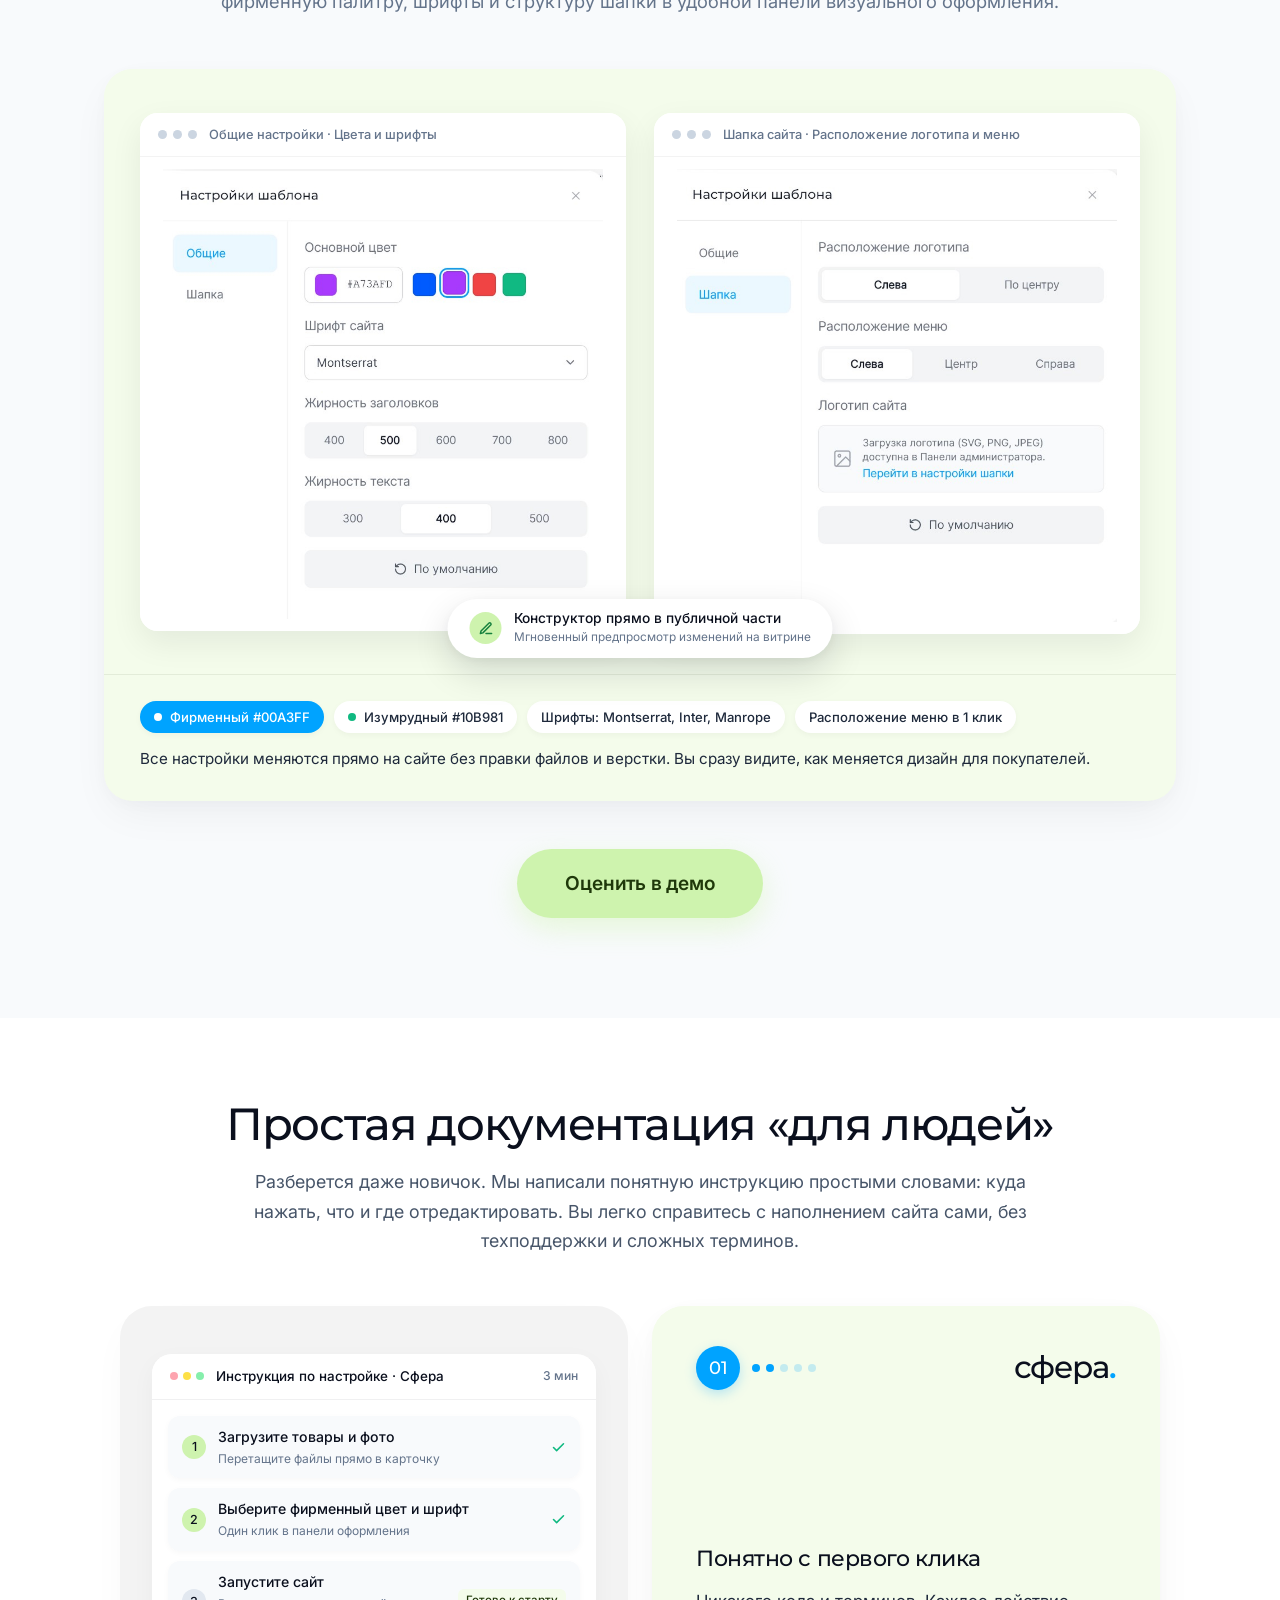
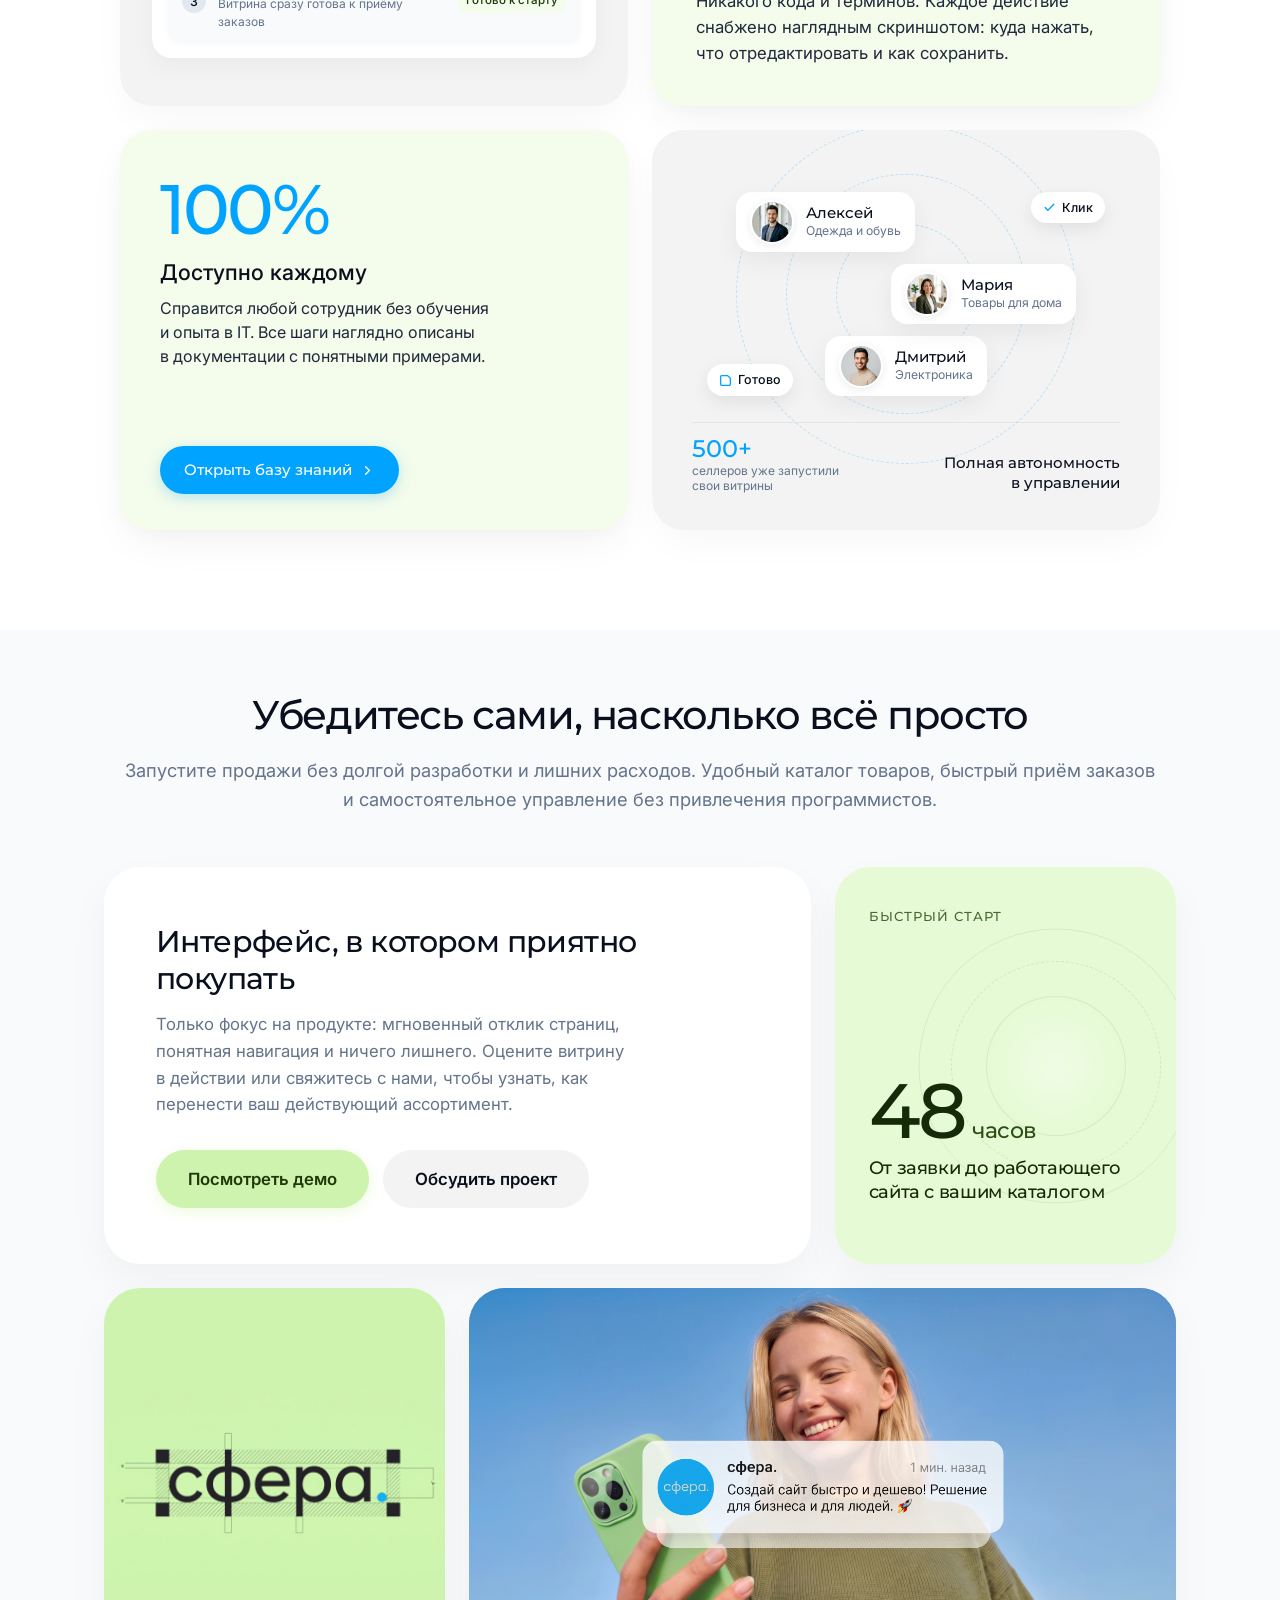
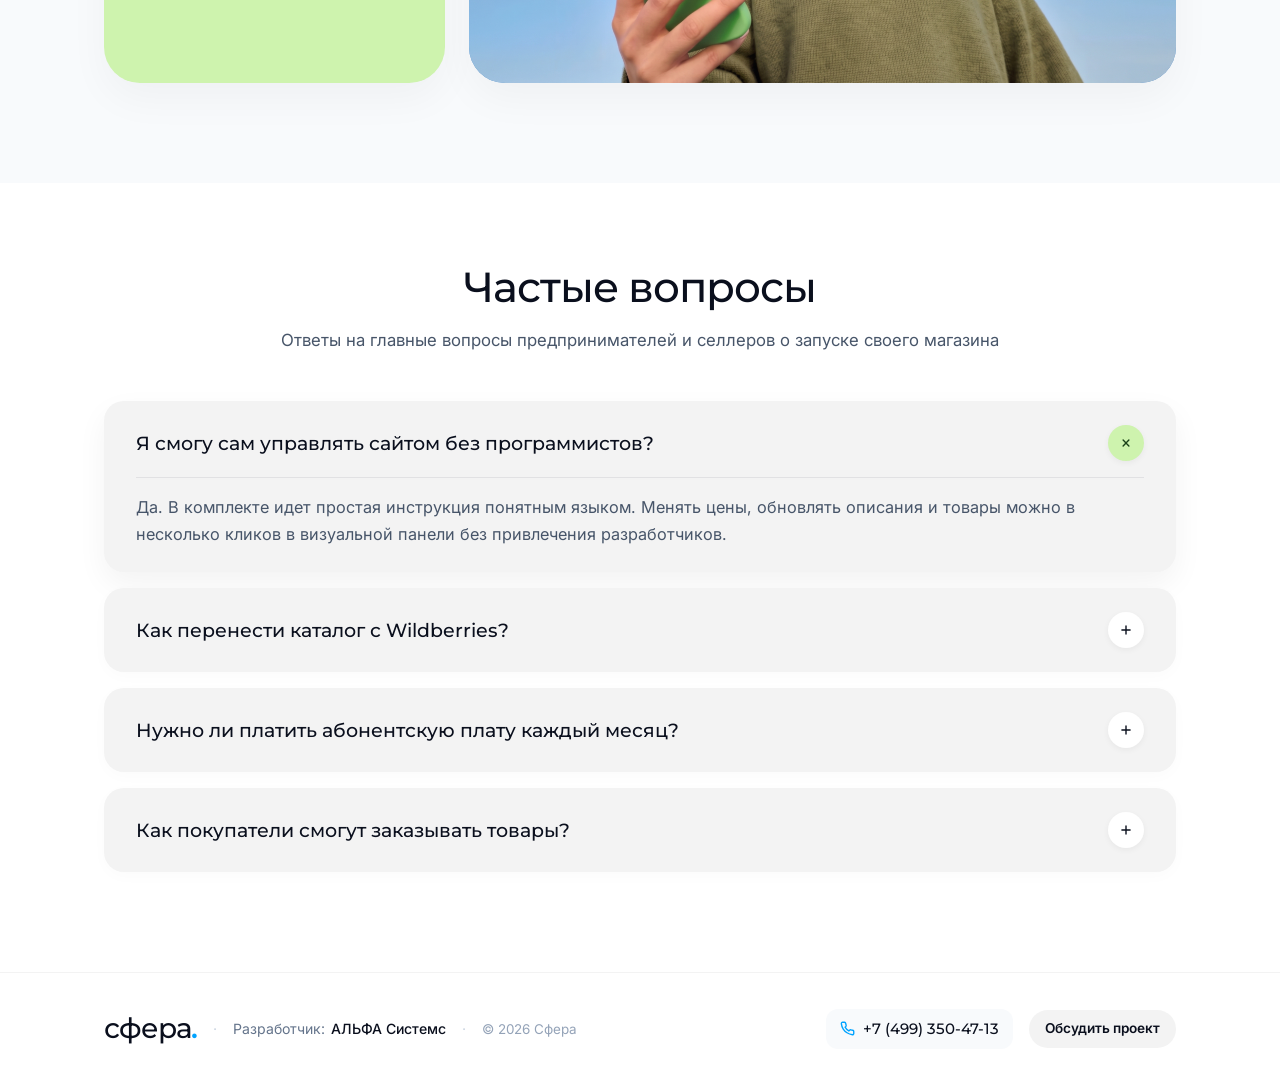
==== commit 25d75a8a: "feat: добавлена кнопка «Оценить в демо» на экран визуального конструктора стиля" ====
--- a/index.html
+++ b/index.html
@@ -1512,6 +1512,14 @@
           </p>
         </div>
       </div>
+
+      <!-- Кнопка перехода к демо / оценке -->
+      <div class="customizer-section-cta">
+        <a href="https://sfera.redsign.ru/" target="_blank" rel="noopener noreferrer"
+          class="sf-btn sf-btn-accent sf-btn-xl">
+          <span>Оценить в демо</span>
+        </a>
+      </div>
     </div>
   </section>
 
--- a/style.css
+++ b/style.css
@@ -2254,14 +2254,16 @@
 }
 
 .ai-section-cta,
-.s3-section-cta {
+.s3-section-cta,
+.customizer-section-cta {
   display: flex;
   justify-content: center;
   margin-top: 48px;
 }
 
 .ai-section-cta .sf-btn,
-.s3-section-cta .sf-btn {
+.s3-section-cta .sf-btn,
+.customizer-section-cta .sf-btn {
   padding: 20px 48px;
   font-size: 1.2rem;
   letter-spacing: -0.01em;
@@ -2269,7 +2271,8 @@
 }
 
 .ai-section-cta .sf-btn:hover,
-.s3-section-cta .sf-btn:hover {
+.s3-section-cta .sf-btn:hover,
+.customizer-section-cta .sf-btn:hover {
   background: var(--color-accent-hover);
   box-shadow: 0 14px 34px rgba(206, 243, 174, 0.55);
 }
@@ -6751,7 +6754,8 @@
   }
 
   .ai-section-cta .sf-btn,
-  .s3-section-cta .sf-btn {
+  .s3-section-cta .sf-btn,
+  .customizer-section-cta .sf-btn {
     width: 100%;
     max-width: 340px;
     padding: 16px 28px;
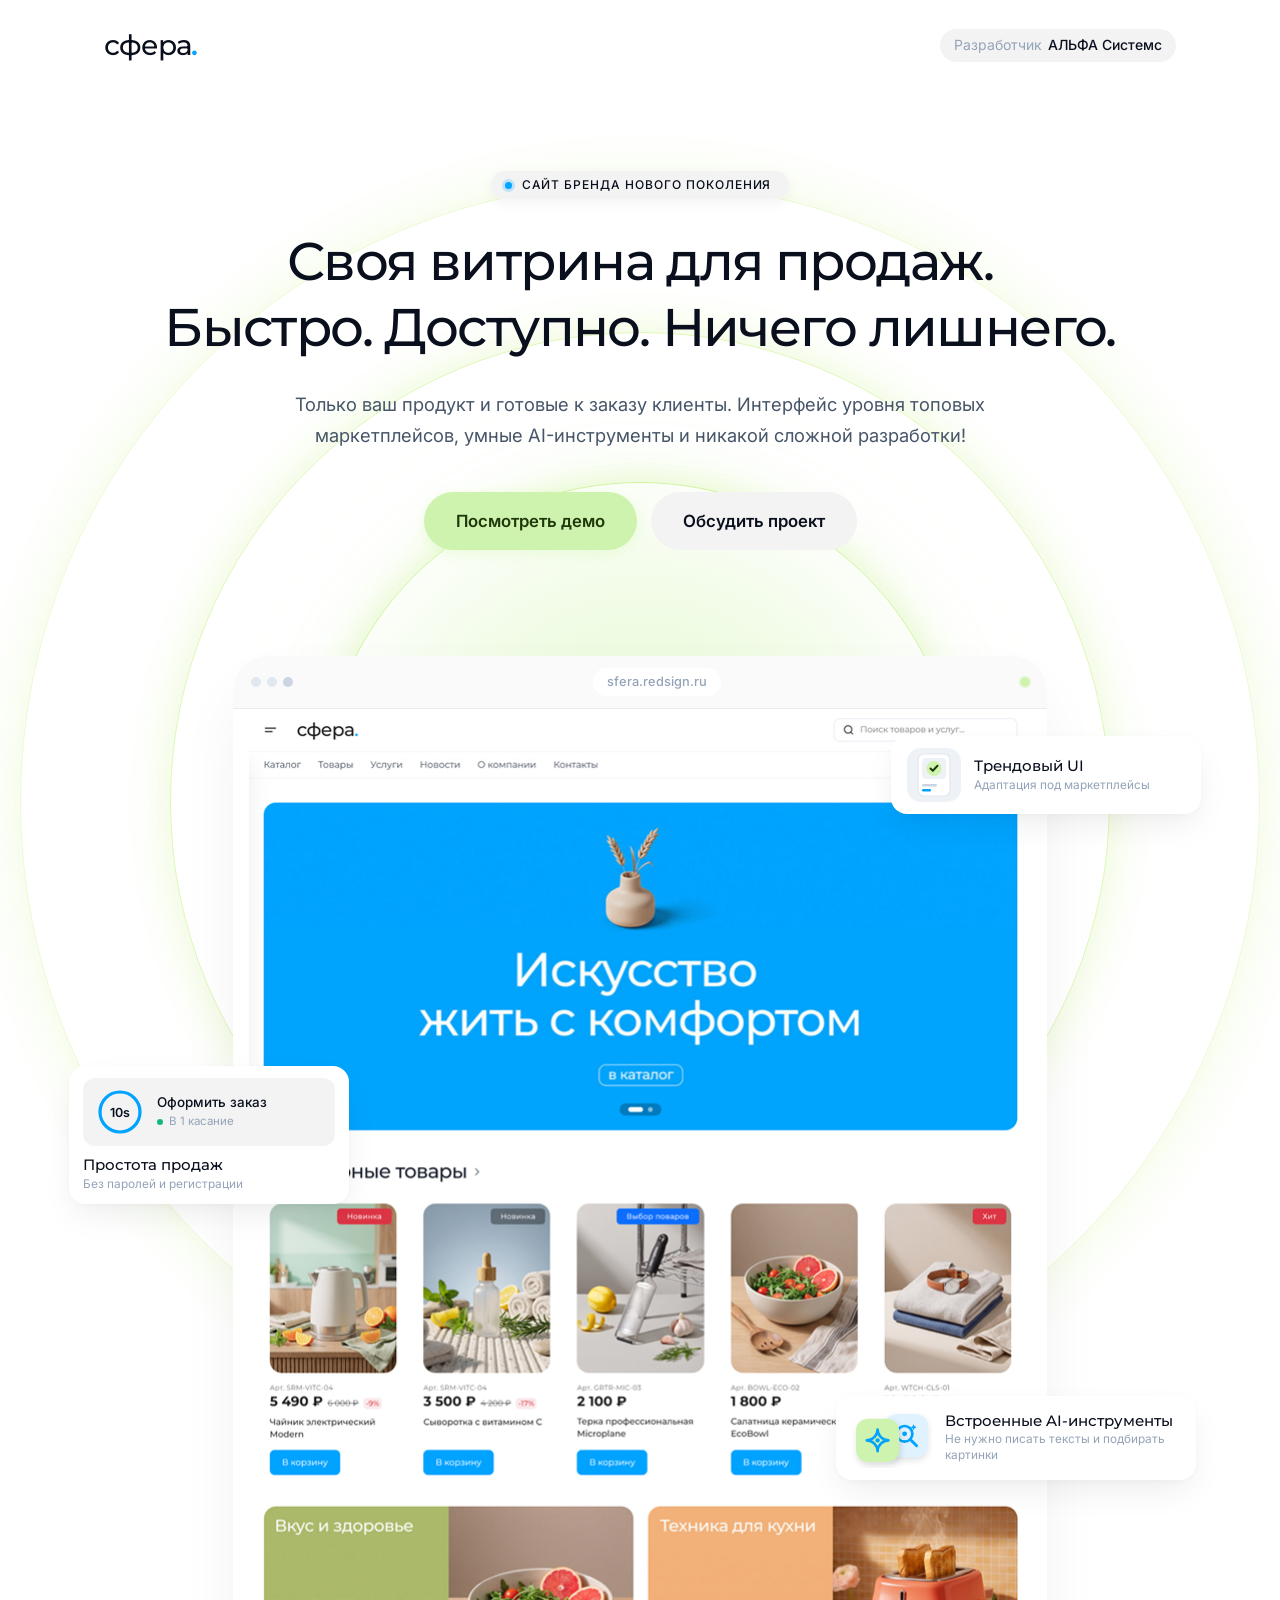
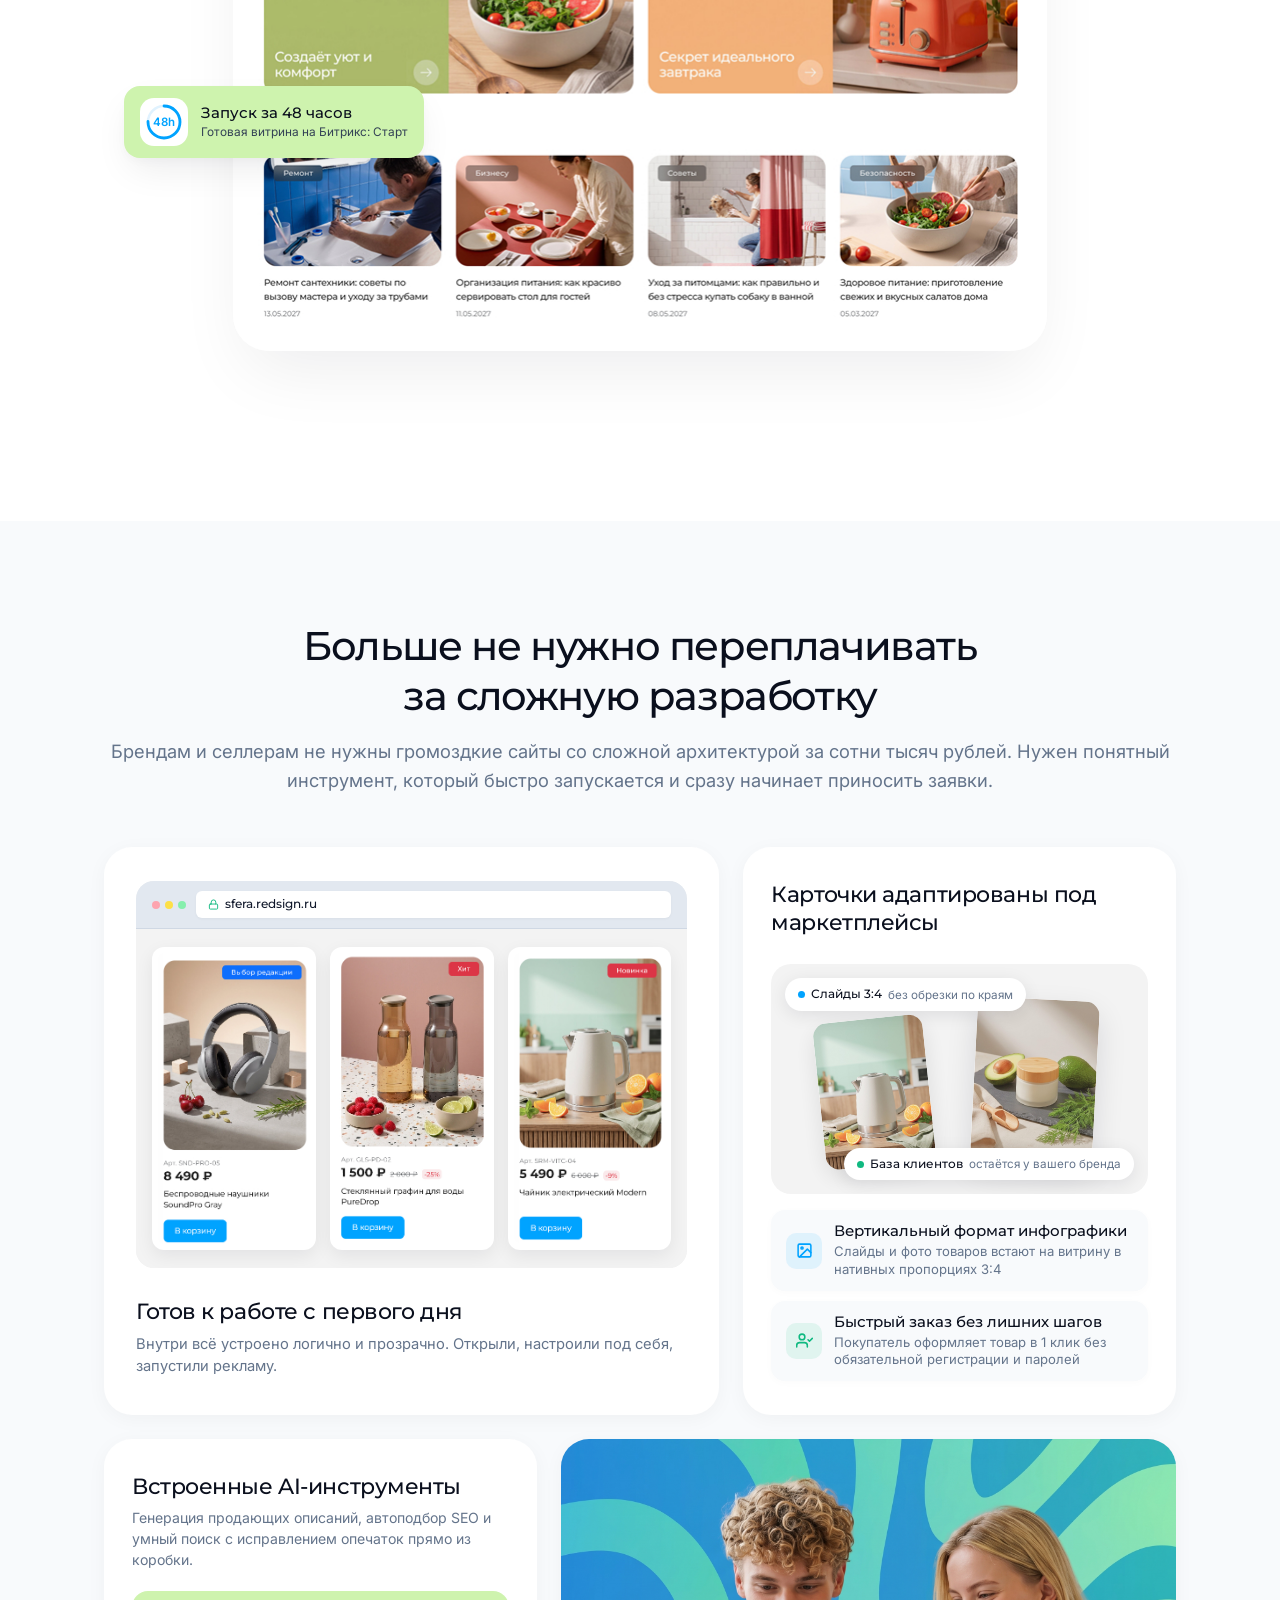
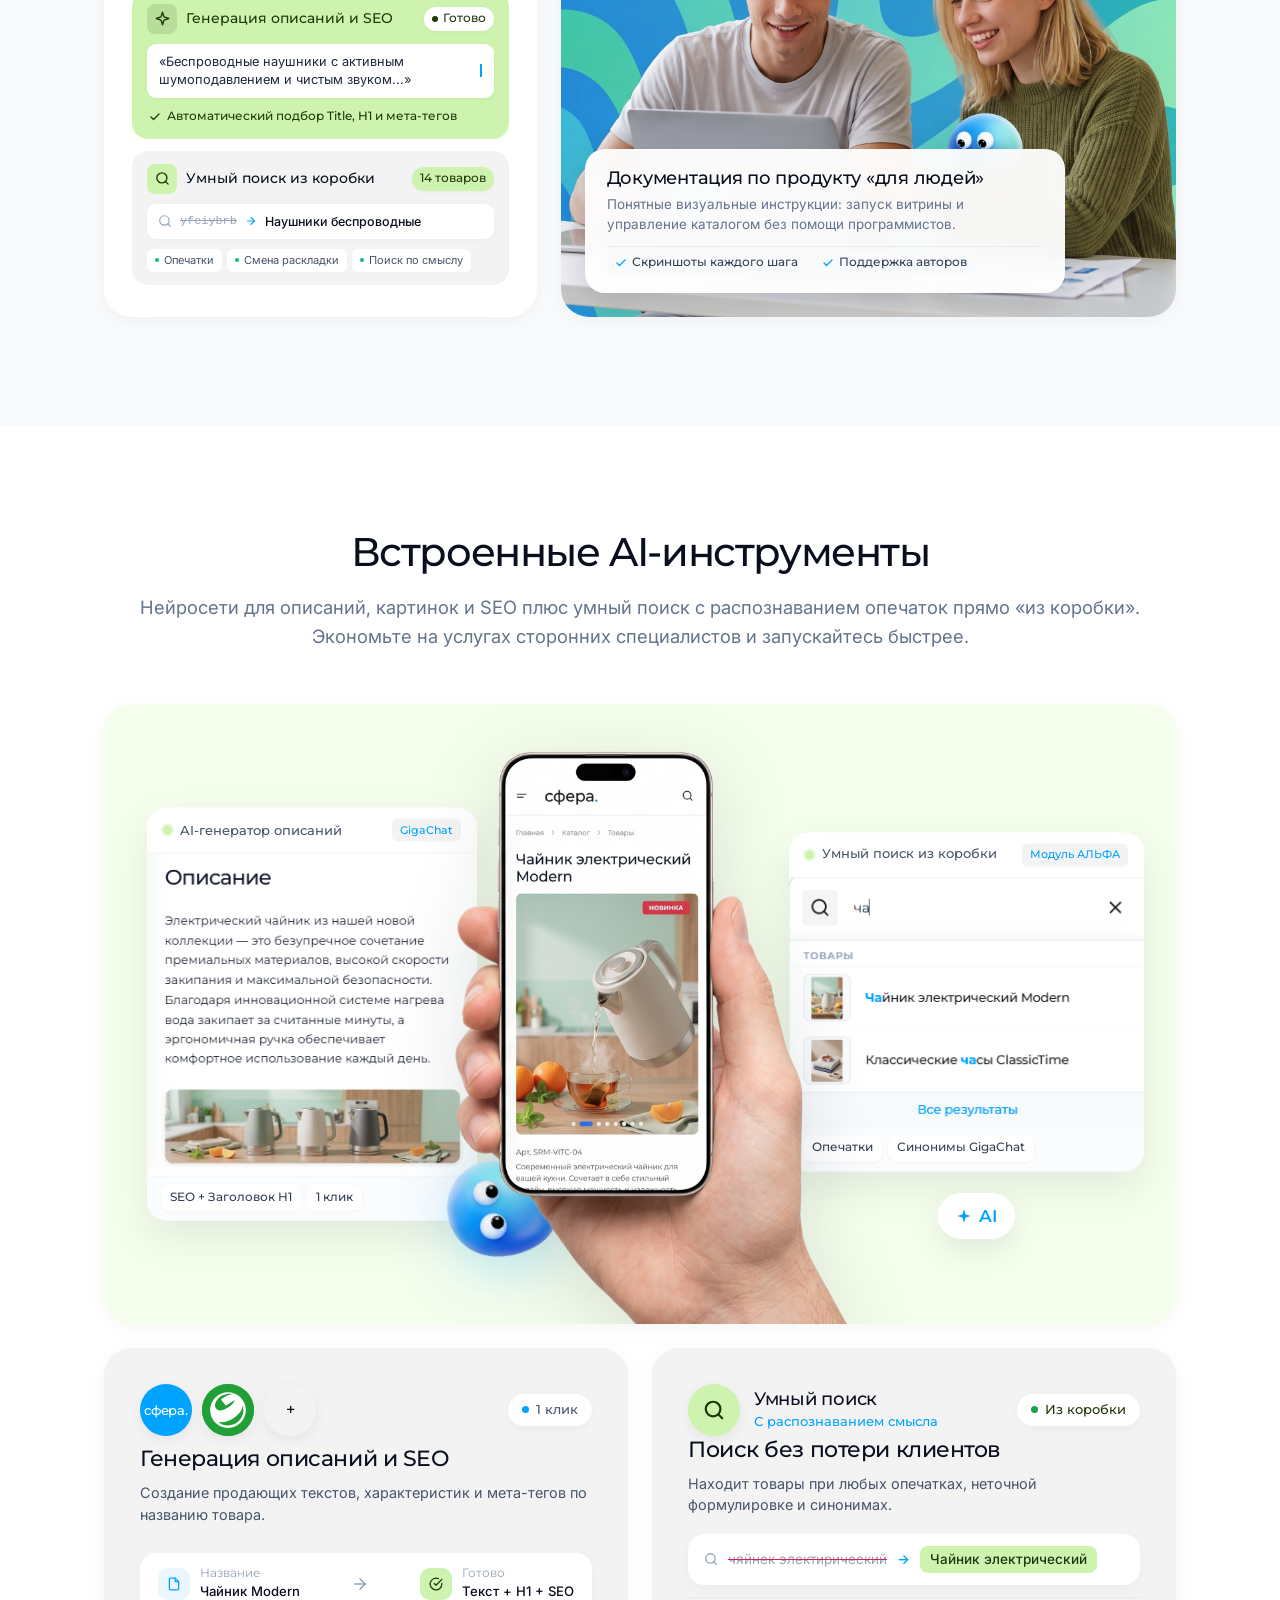
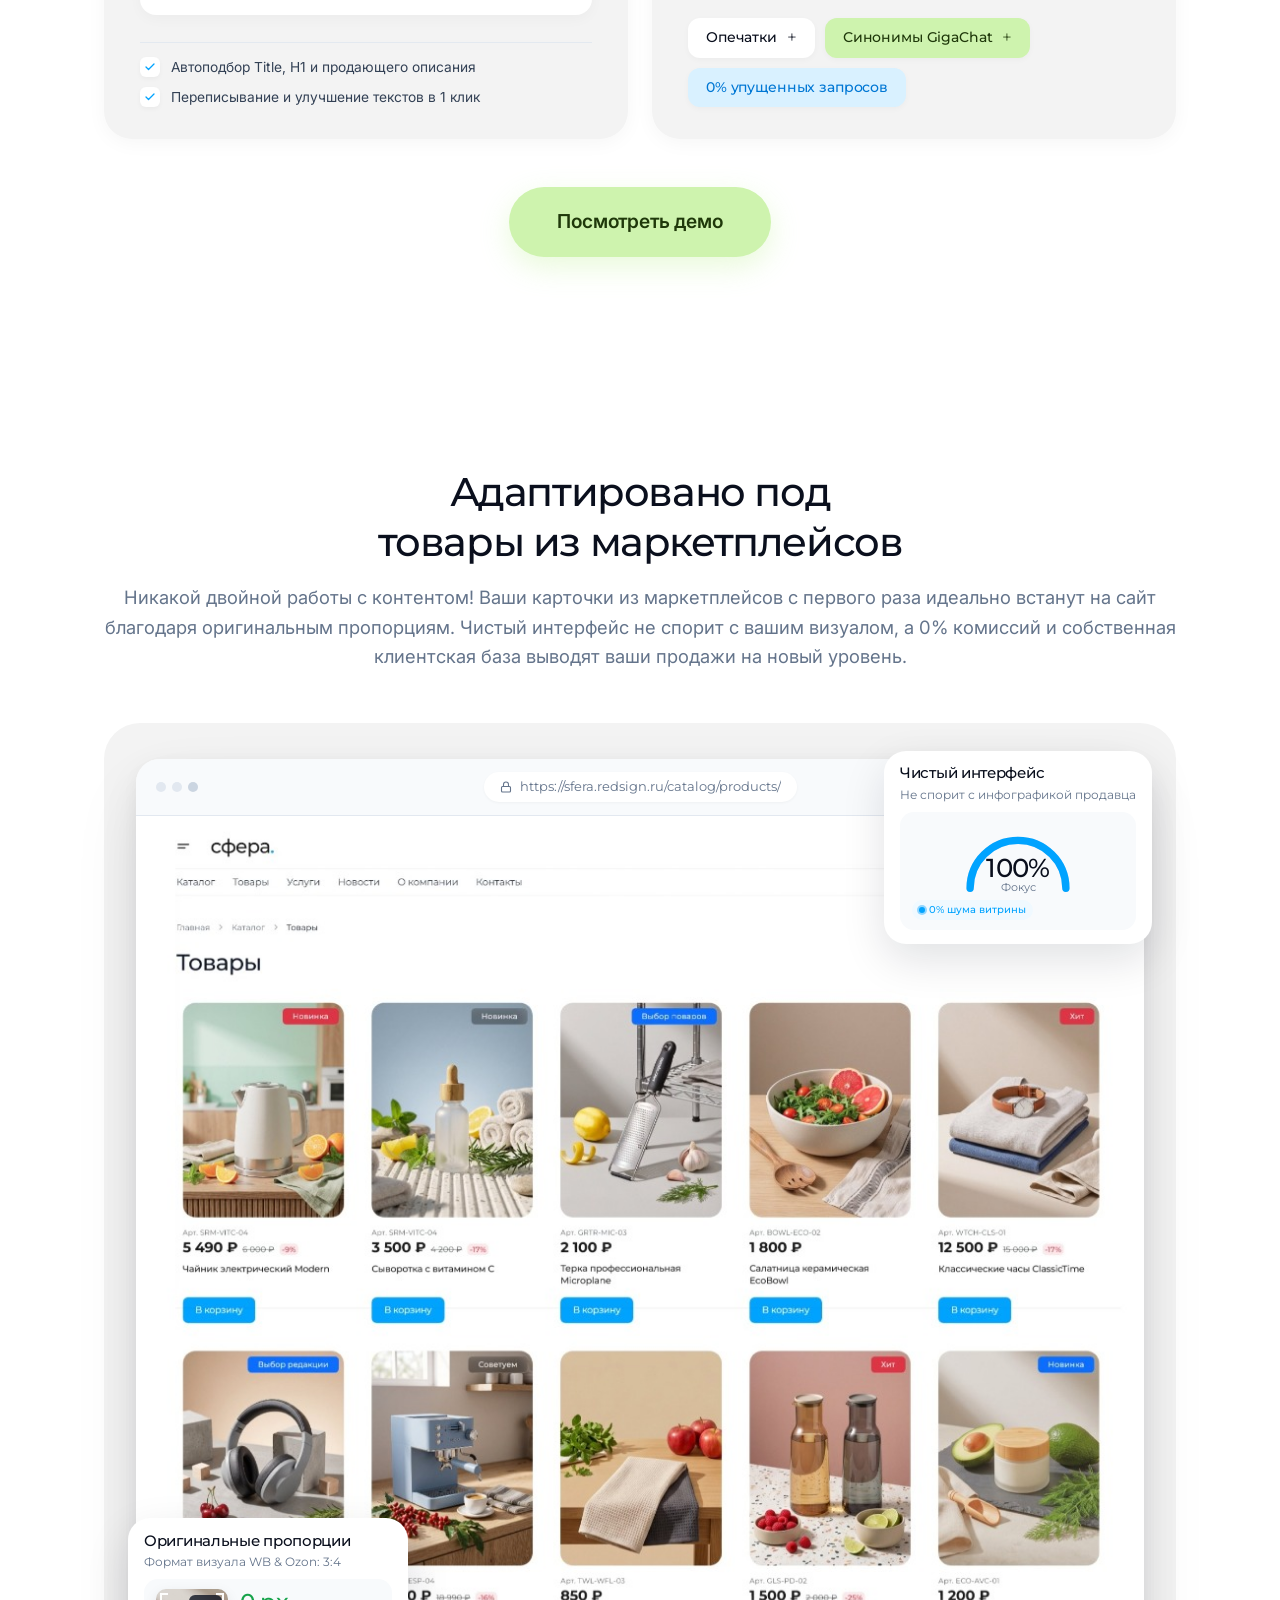
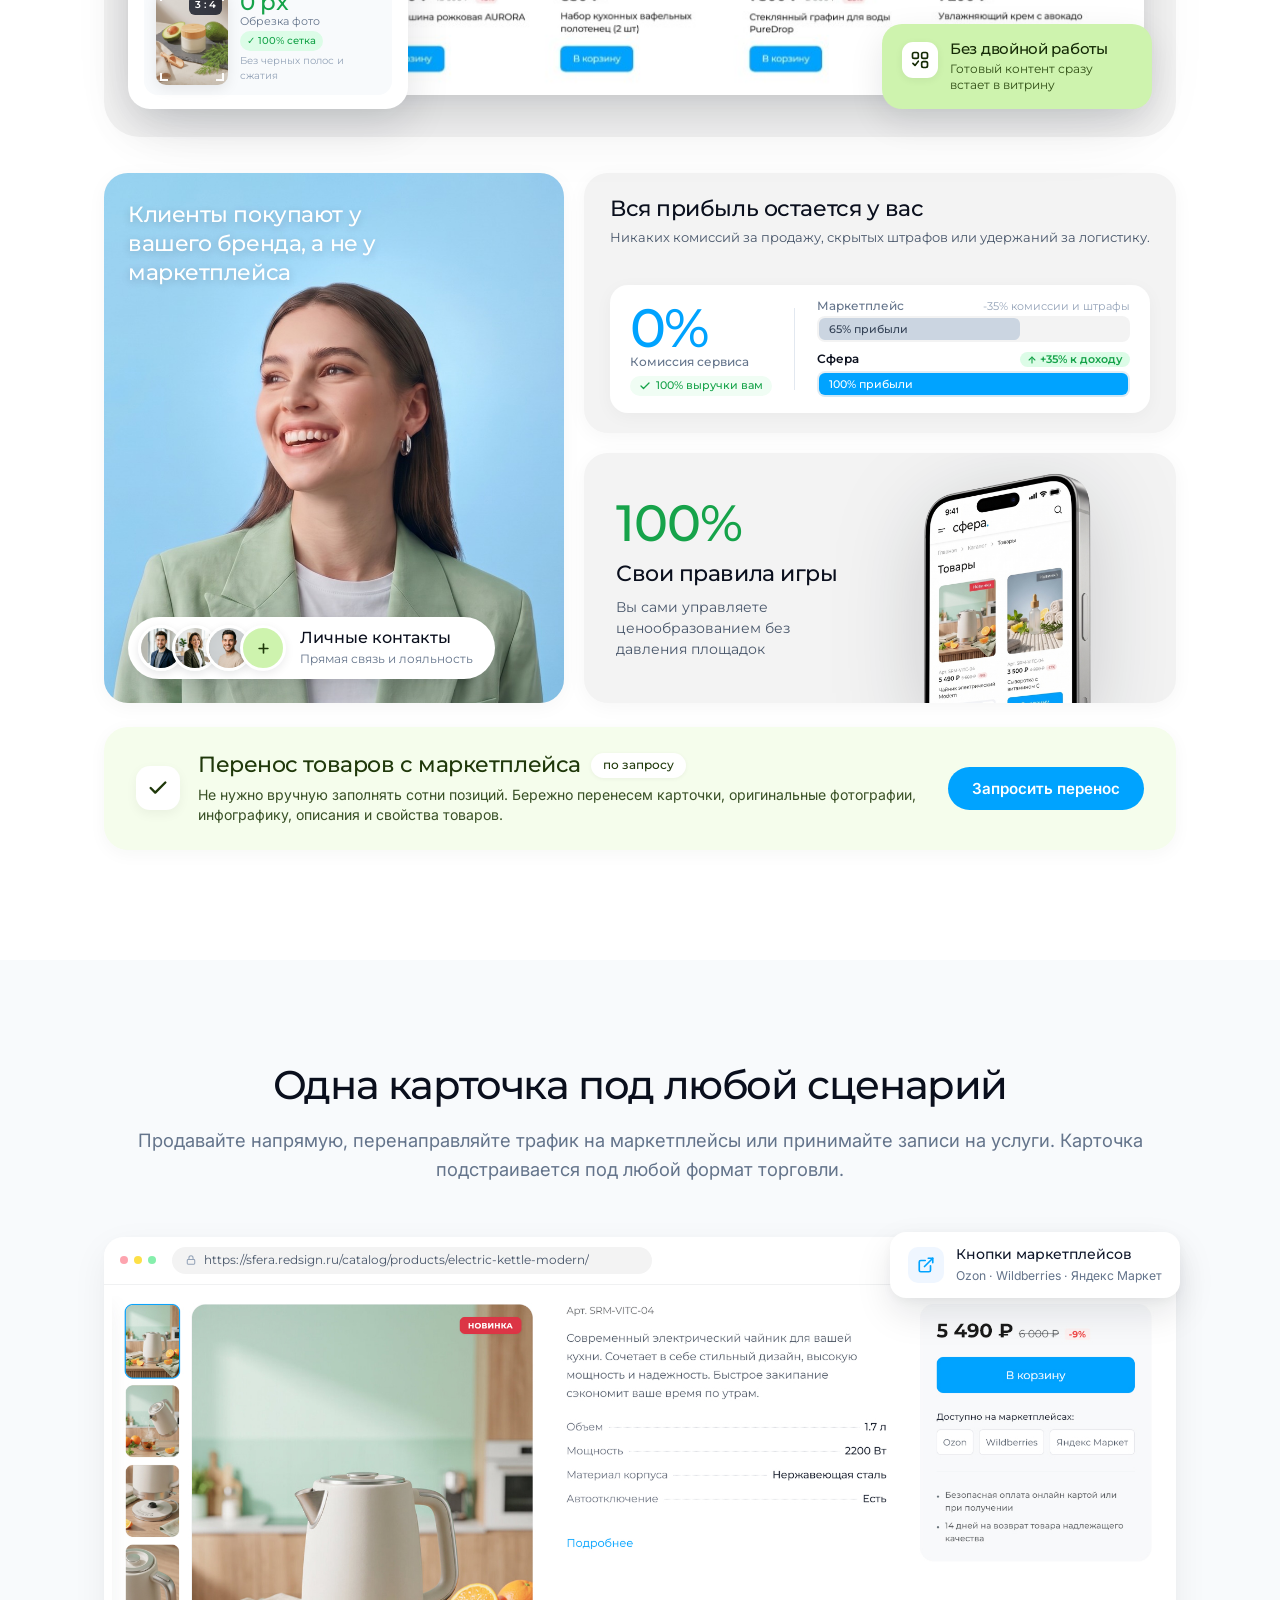
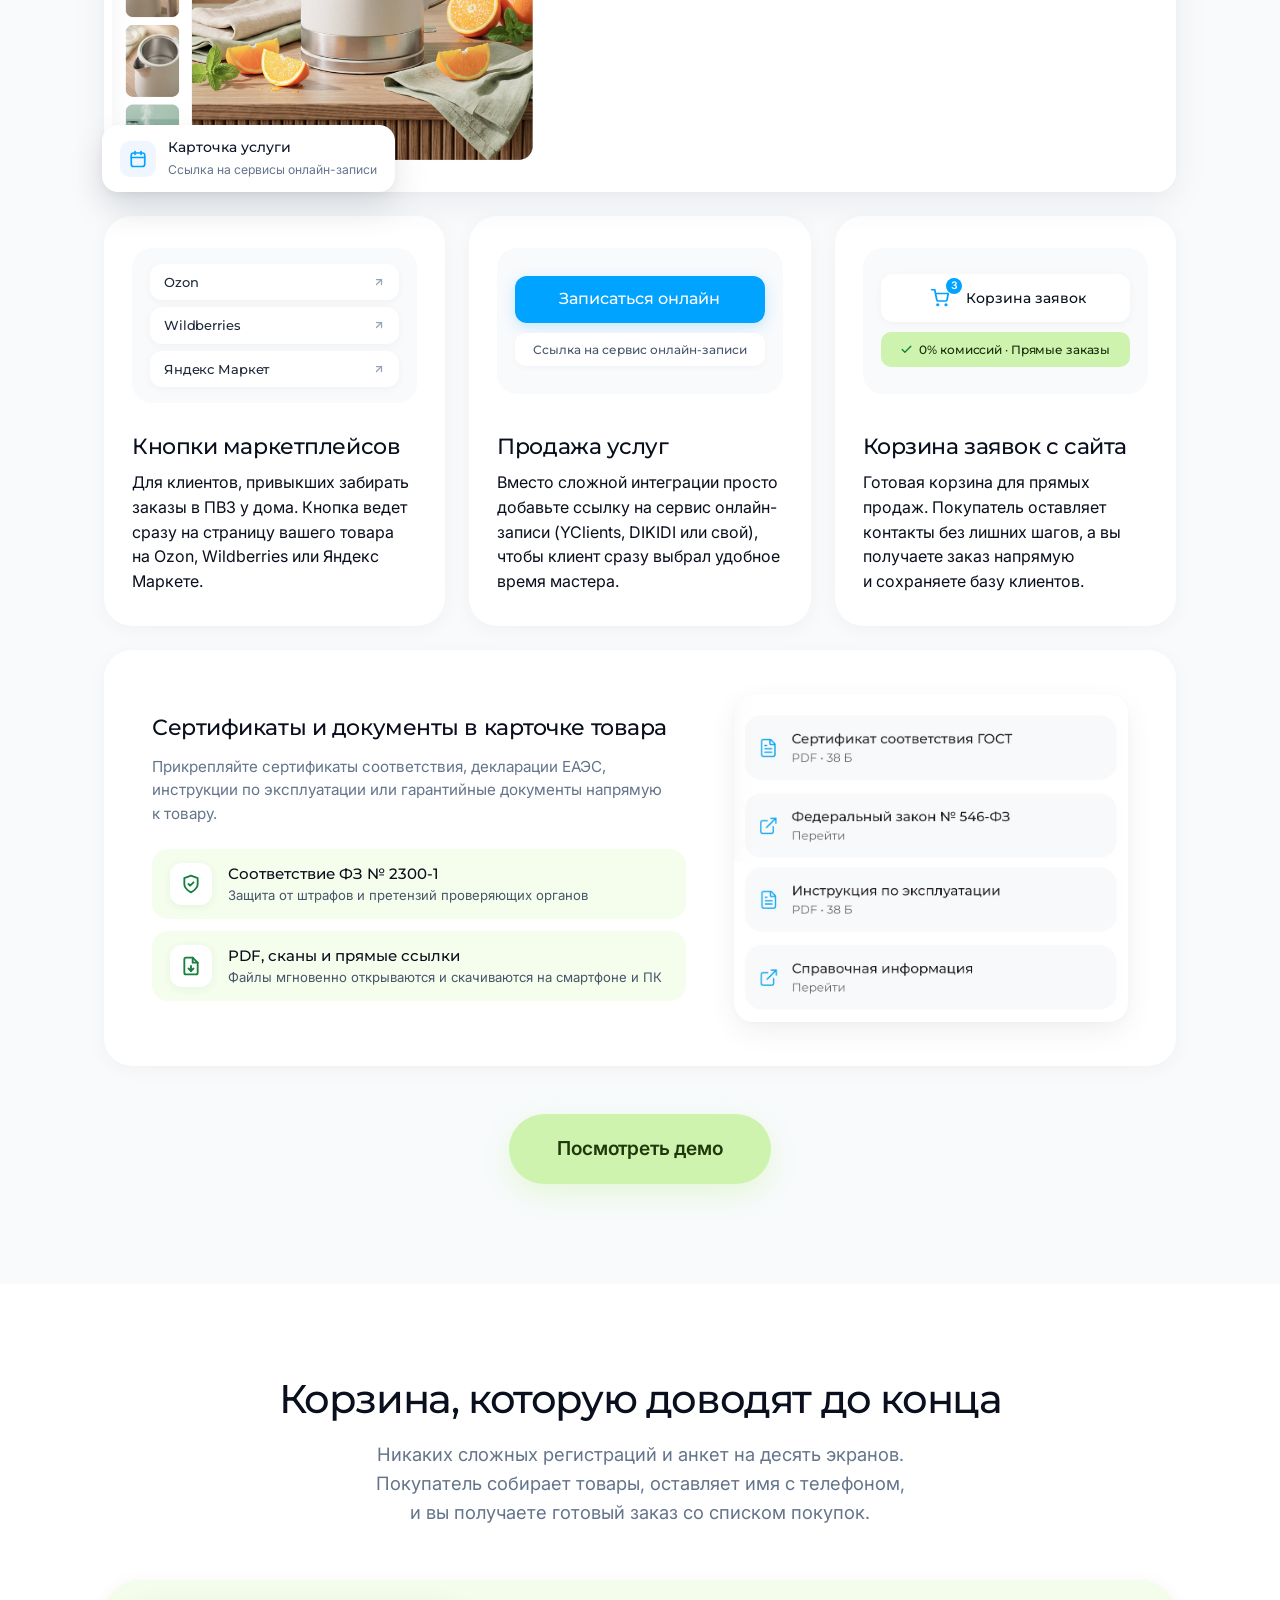
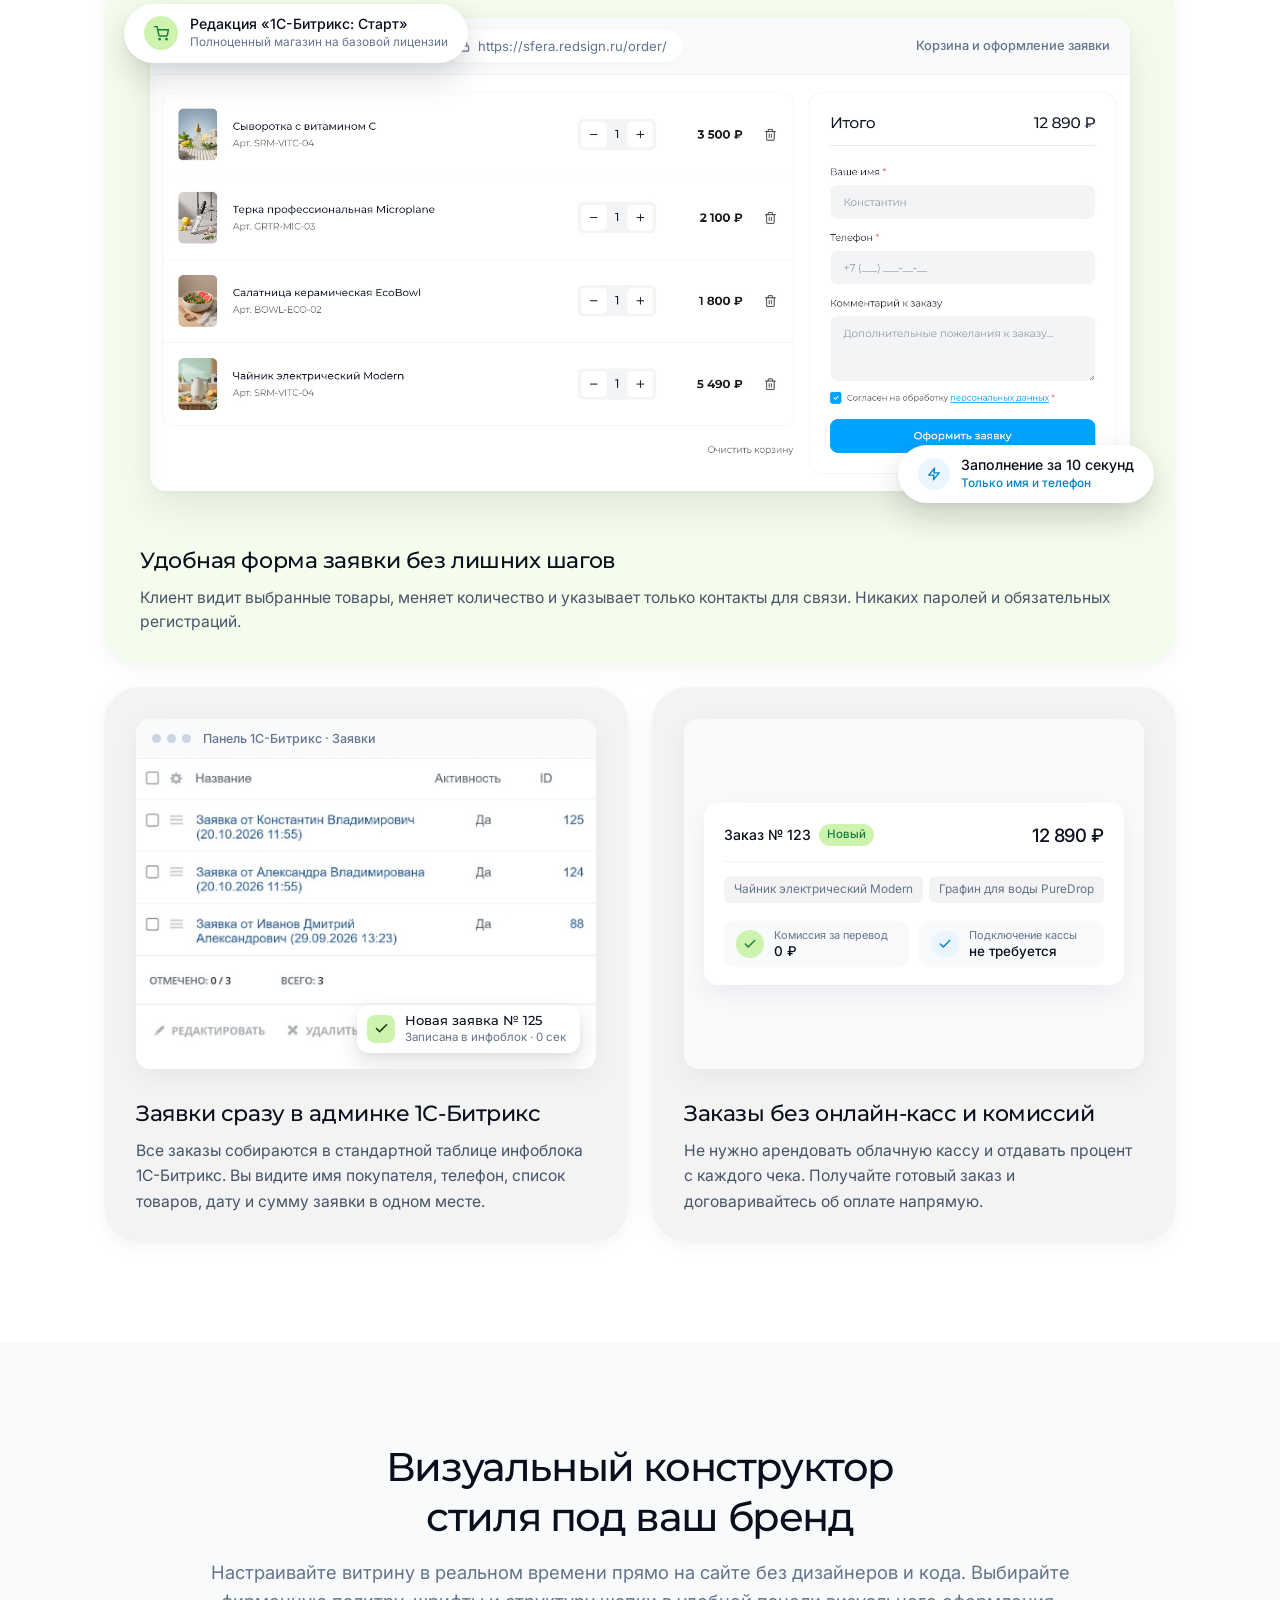
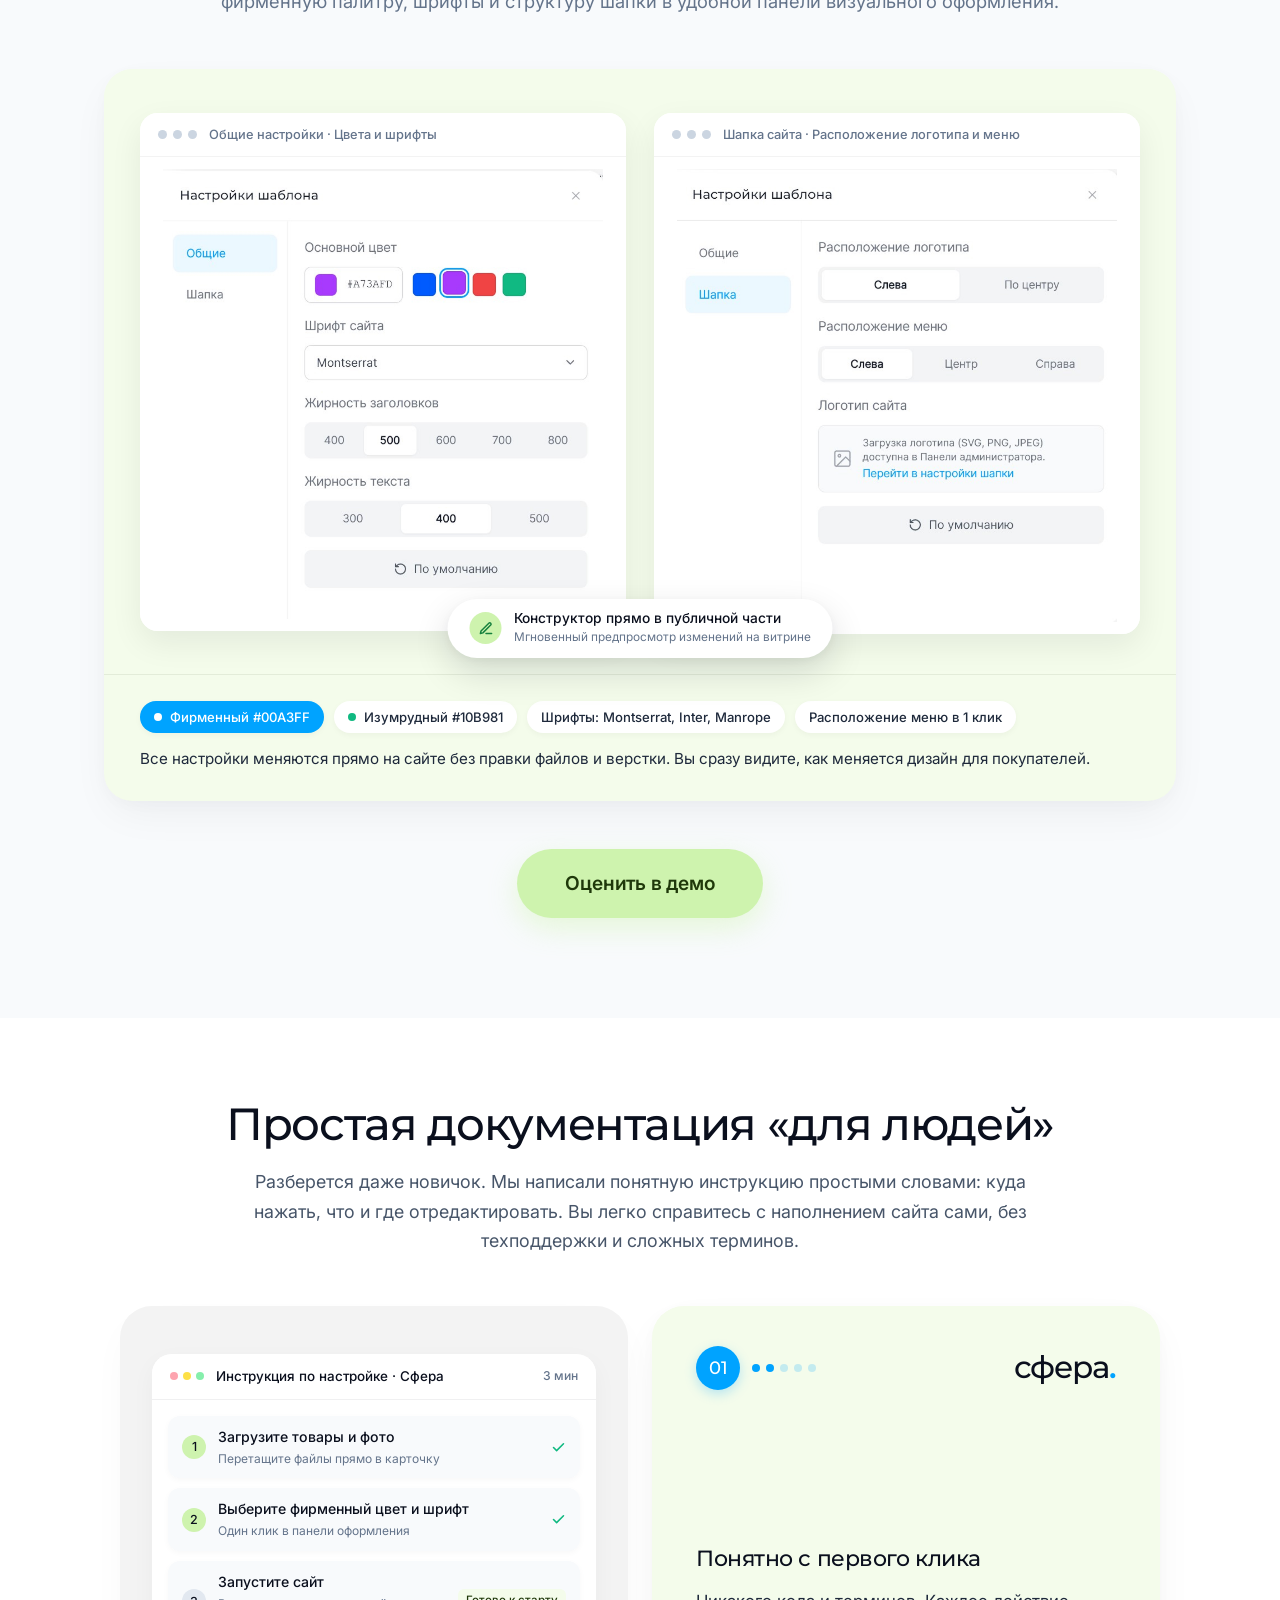
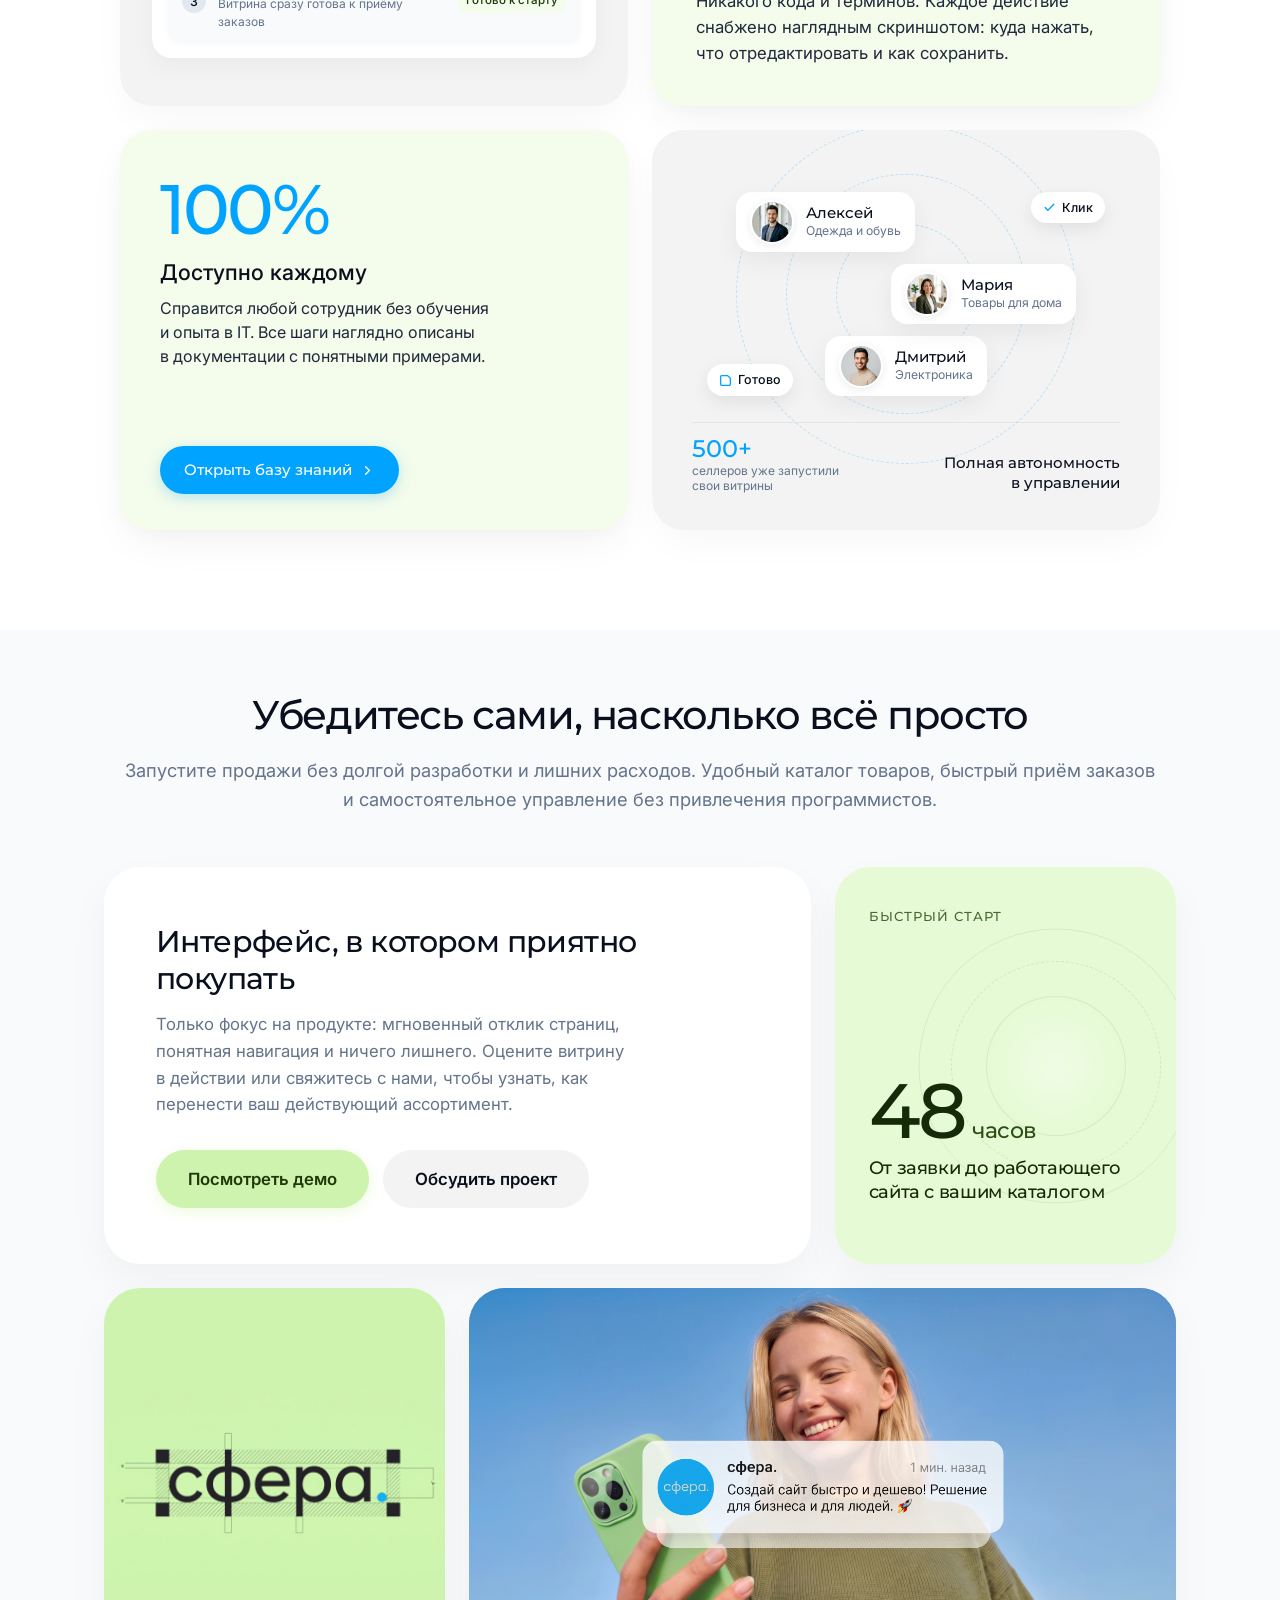
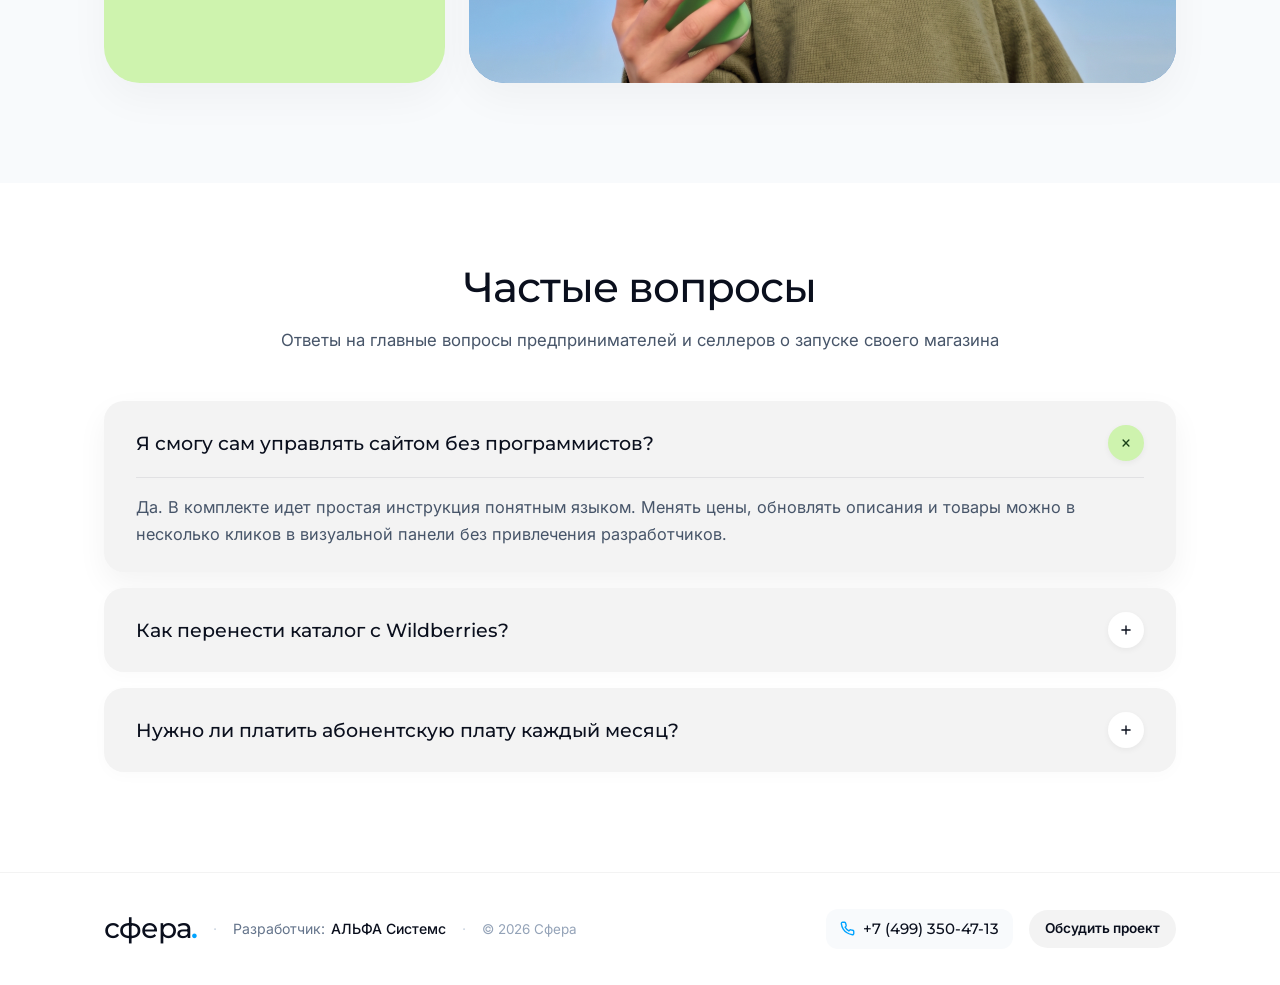
==== commit 21c7ec1f: "feat: удален вопрос «Как покупатели смогут заказывать товары?» из блока FAQ" ====
--- a/index.html
+++ b/index.html
@@ -1841,23 +1841,6 @@
             хостинге и навсегда принадлежит вам.
           </div>
         </div>
-
-        <div class="faq-item" onclick="toggleFaq(this)">
-          <div class="faq-question">
-            <span>Как покупатели смогут заказывать товары?</span>
-            <span class="faq-toggle-icon">
-              <svg width="14" height="14" viewBox="0 0 24 24" fill="none" stroke="currentColor" stroke-width="2.4"
-                stroke-linecap="round" stroke-linejoin="round">
-                <line x1="12" y1="5" x2="12" y2="19"></line>
-                <line x1="5" y1="12" x2="19" y2="12"></line>
-              </svg>
-            </span>
-          </div>
-          <div class="faq-answer">
-            Покупатели оформляют заказ через быструю корзину в 1 клик, либо переходят на вашу карточку товара на
-            маркетплейсе по прямой кнопке. Заявки с сайта мгновенно приходят в Telegram или CRM.
-          </div>
-        </div>
       </div>
     </div>
   </section>
